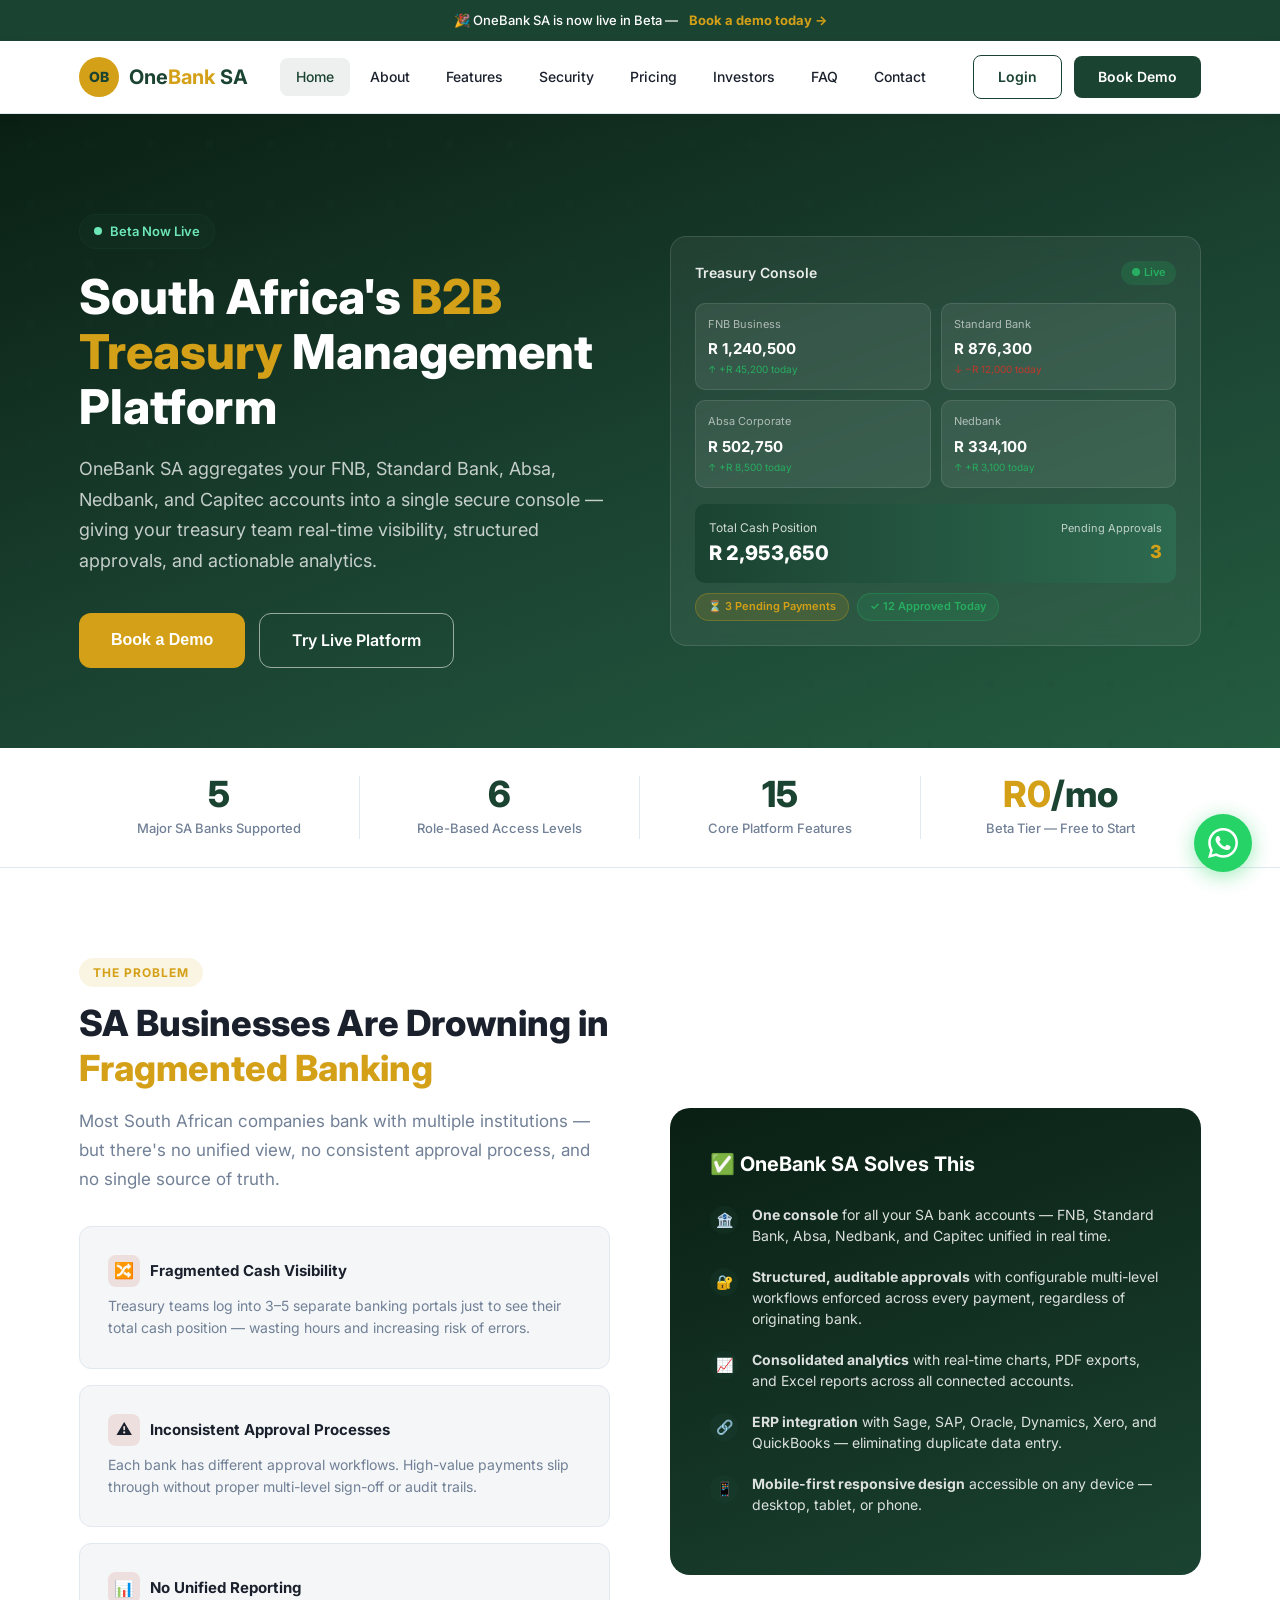
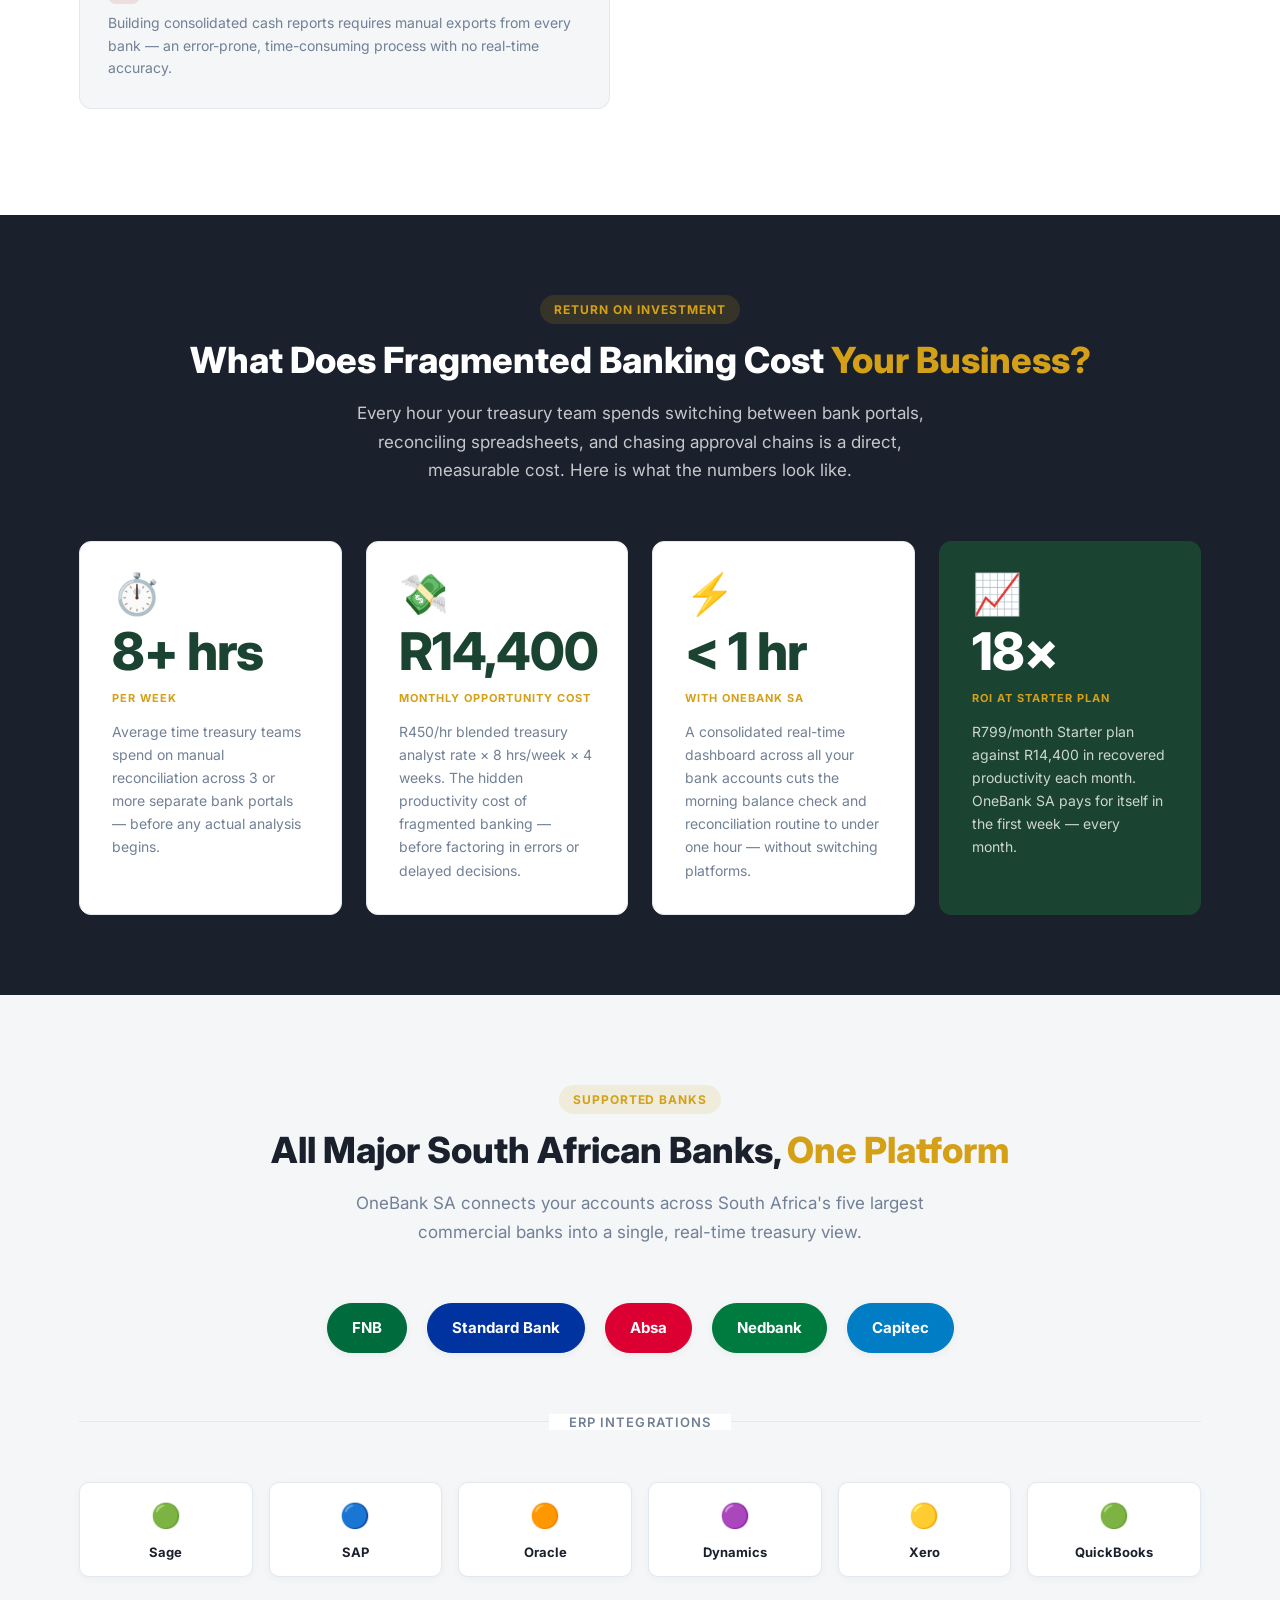
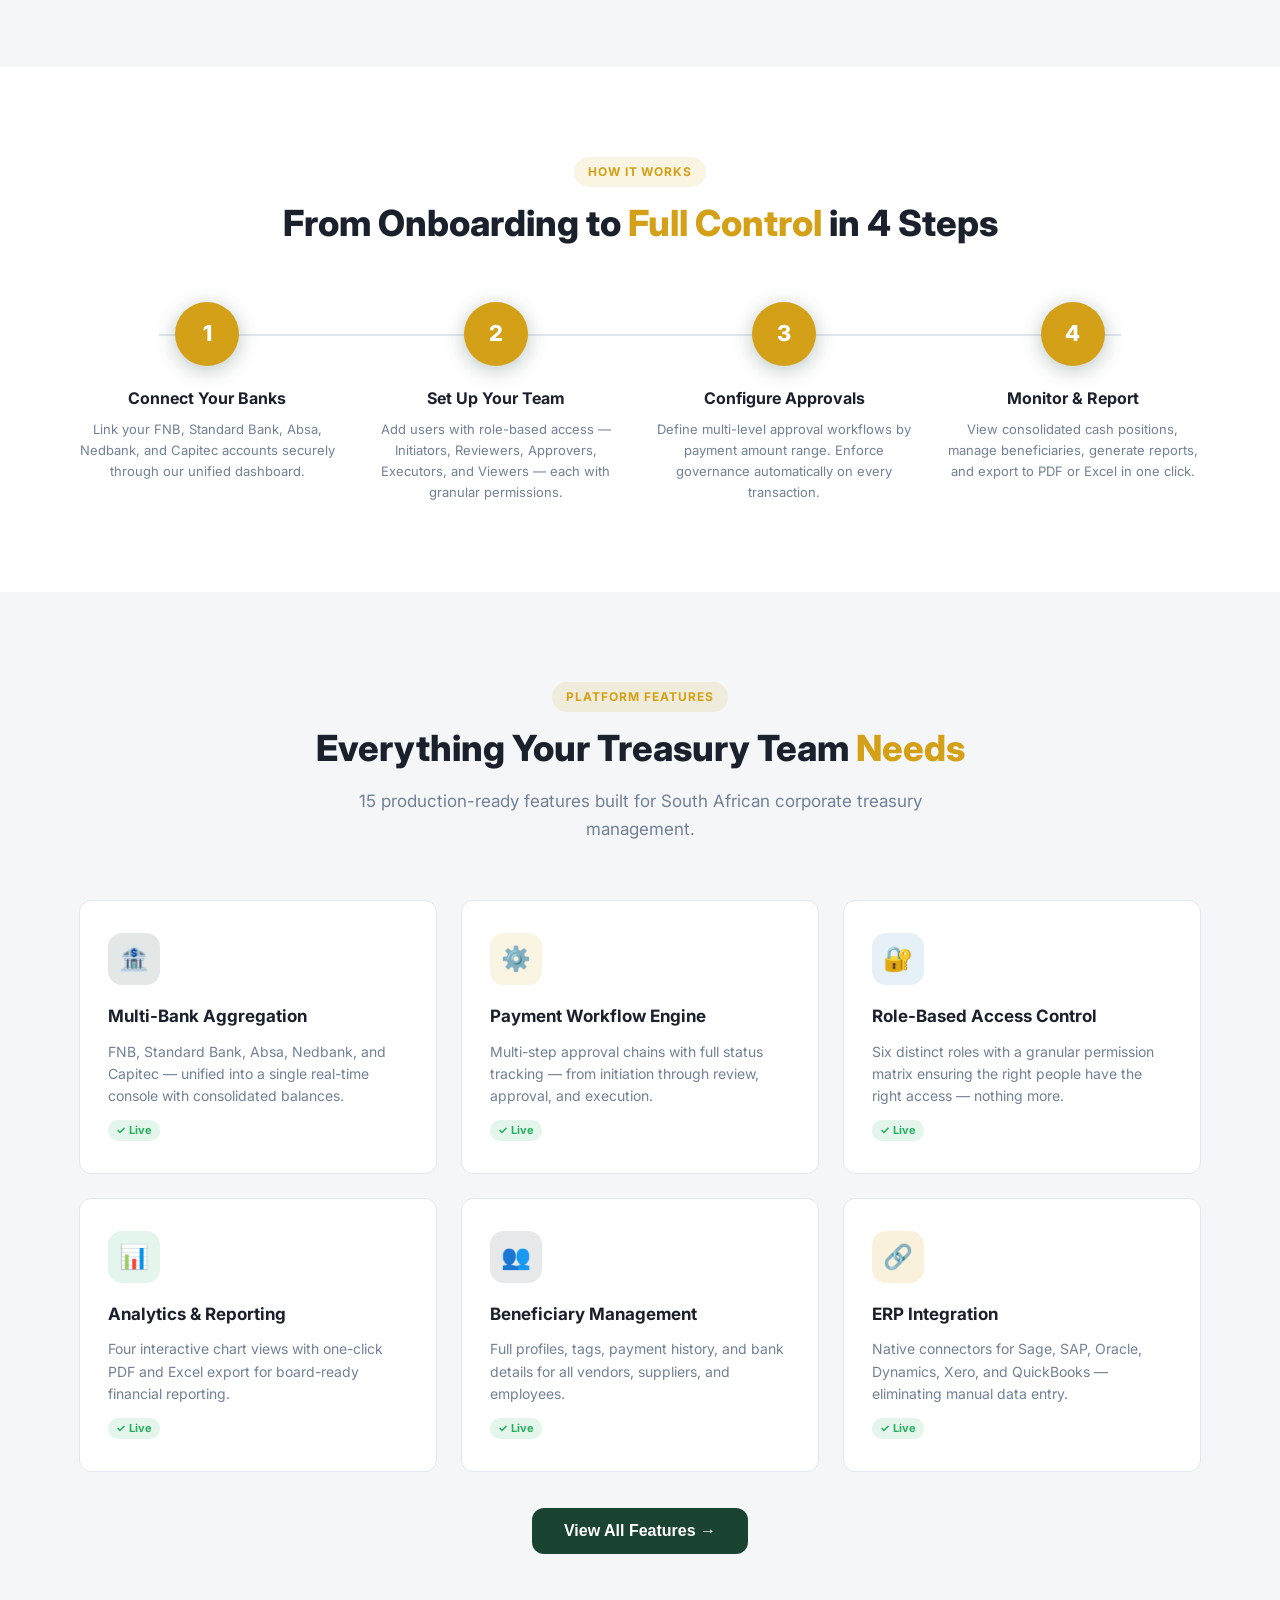
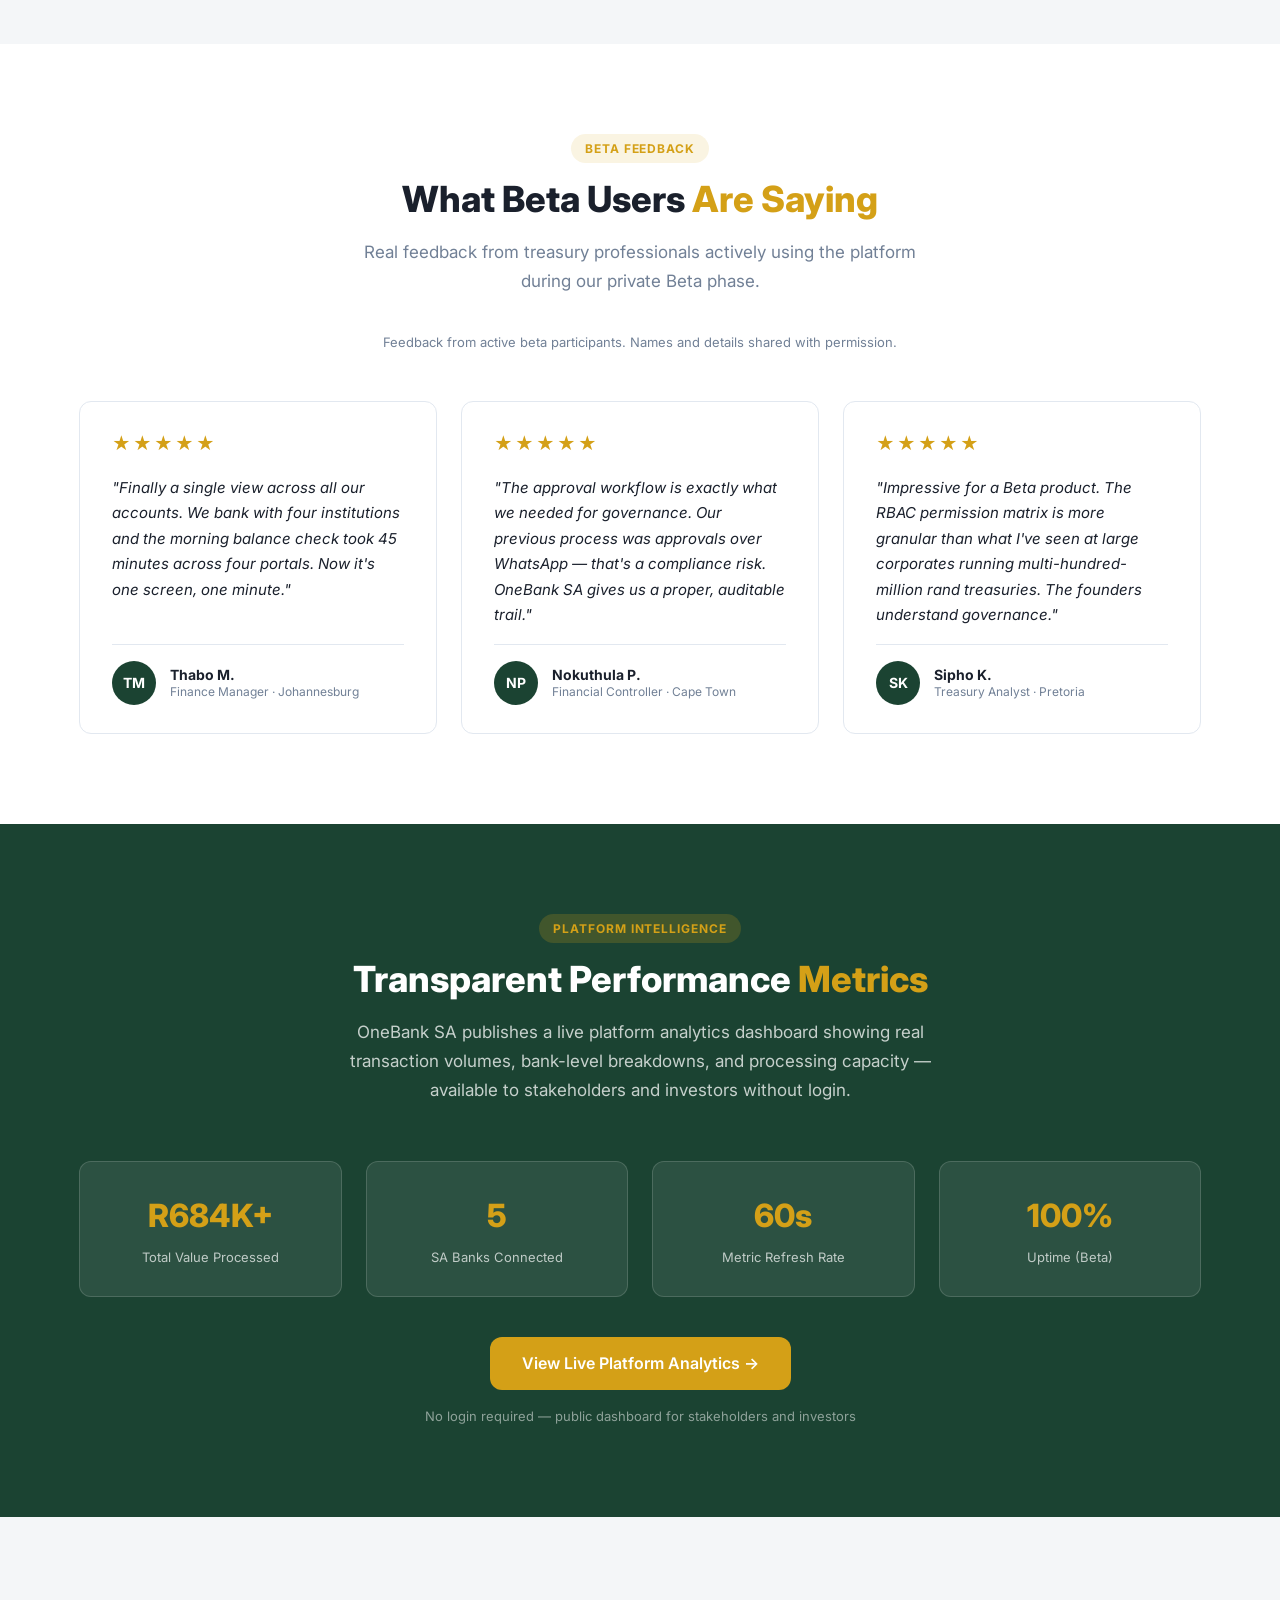
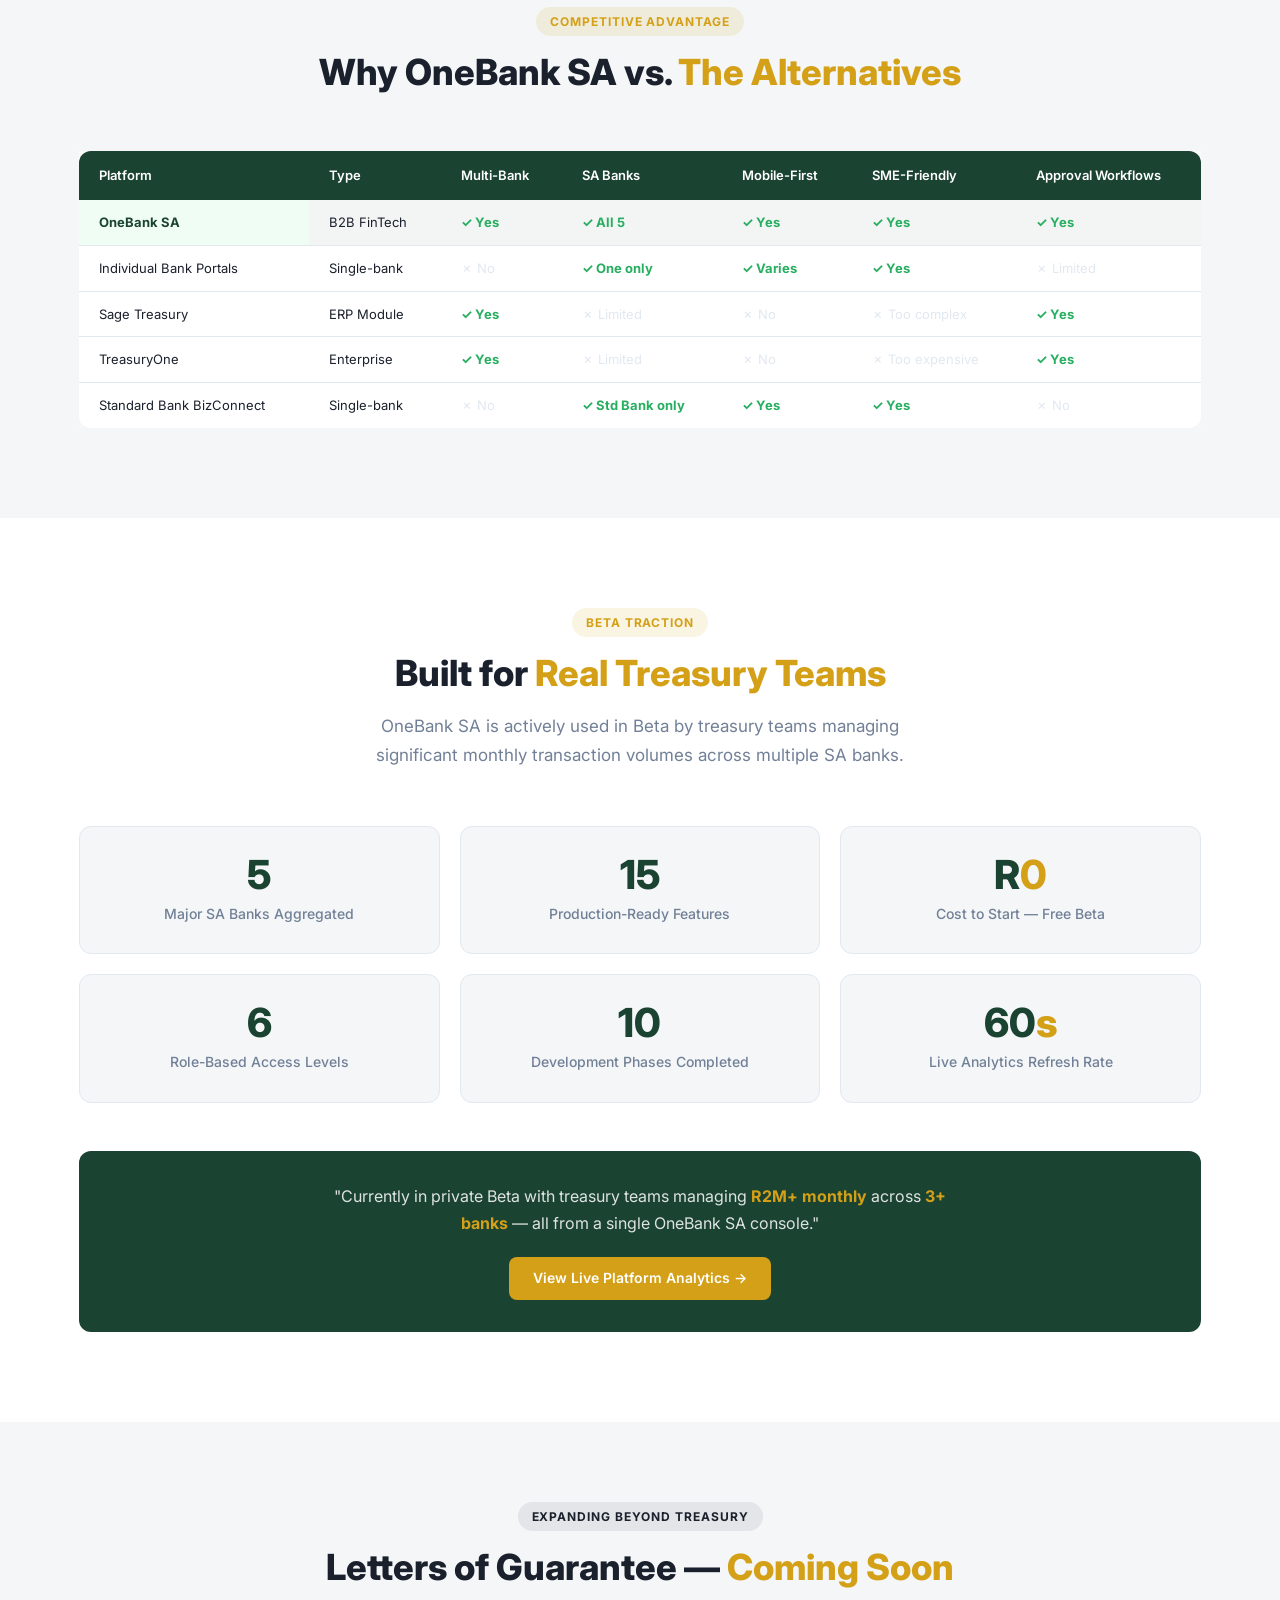
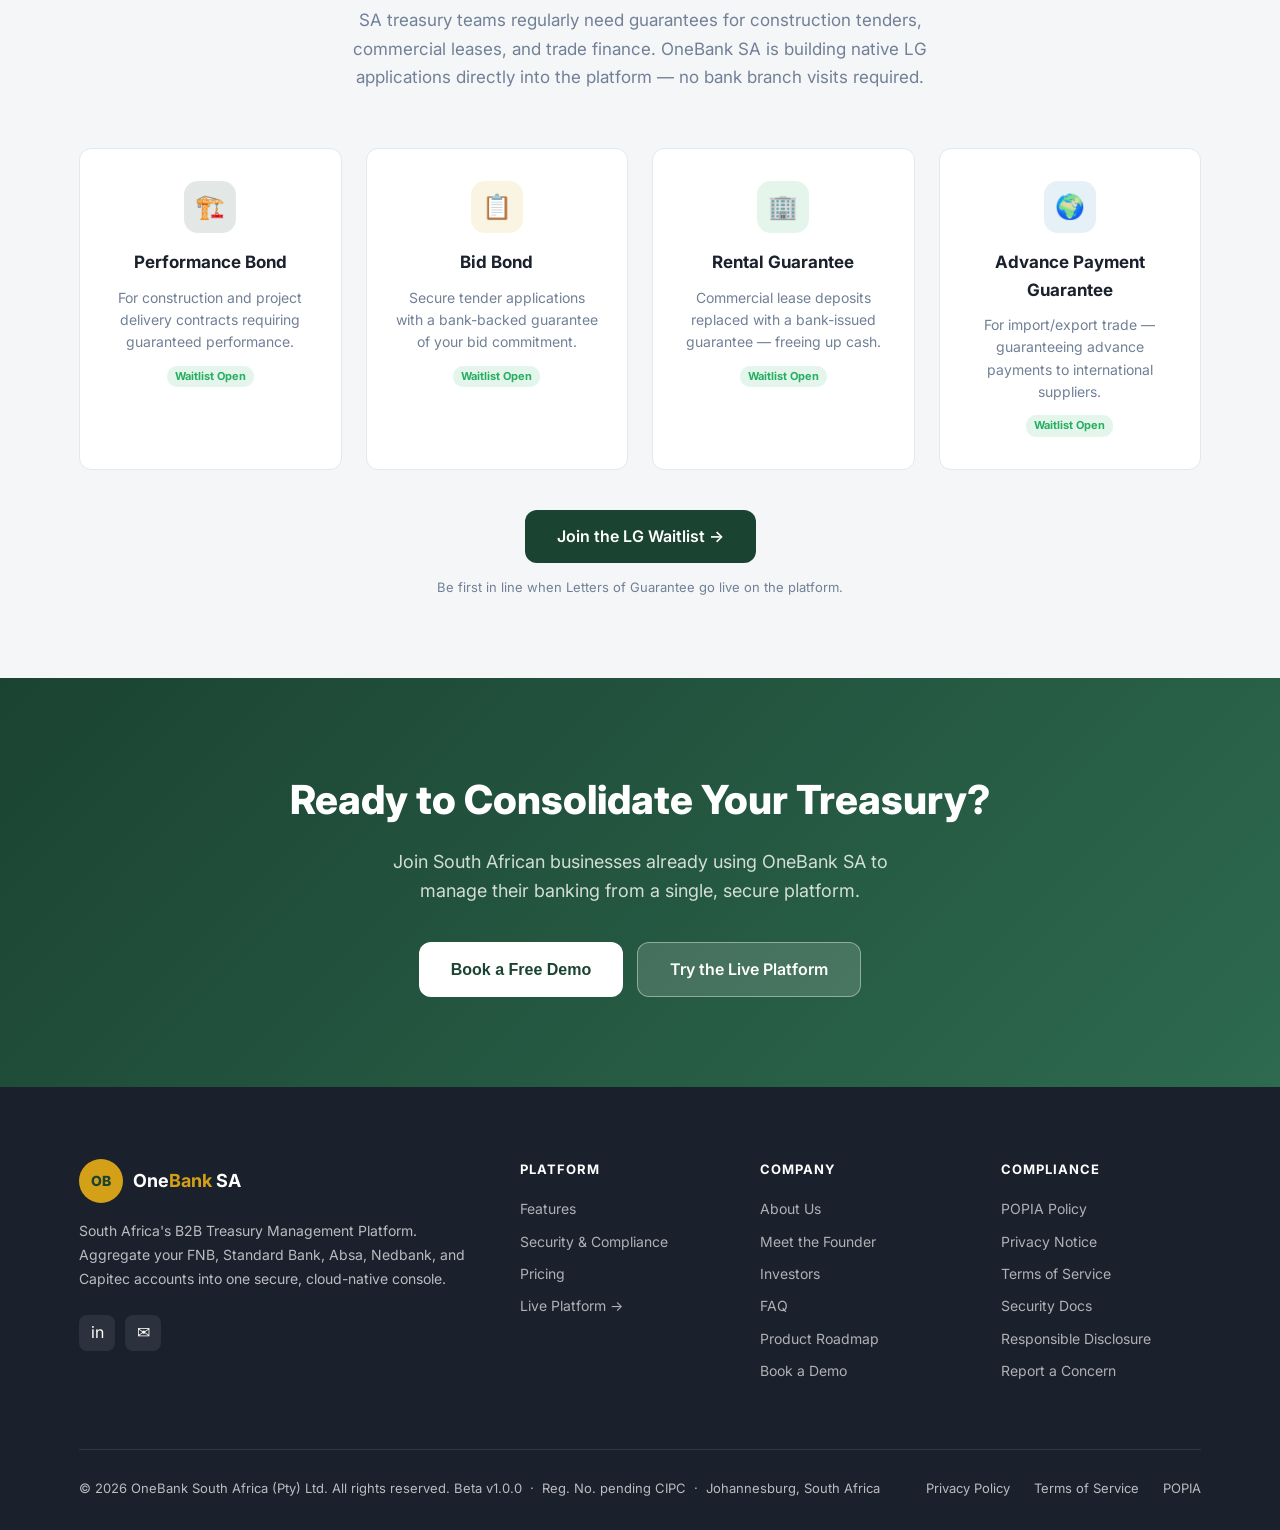
==== index.html @ 6b54b37b "feat(about): add Advisory Board section — Option A + B combined - Two advisor cards (CTO + CFO) on A" ====
<!DOCTYPE html>
<html lang="en">
<head>
  <meta charset="UTF-8" />
  <meta name="viewport" content="width=device-width, initial-scale=1.0" />
  <title>OneBank SA — South Africa's B2B Treasury Management Platform</title>
  <meta name="description" content="OneBank SA aggregates your FNB, Standard Bank, Absa, Nedbank, and Capitec accounts into one secure treasury console. Manage payments, approvals, and analytics from a single dashboard." />
  <meta property="og:title" content="OneBank SA — South Africa's Treasury Management Platform" />
  <meta property="og:description" content="OneBank SA is a secure, cloud-native treasury management platform for South African businesses. Aggregate FNB, Standard Bank, Absa, Nedbank and Capitec into one console." />
  <meta property="og:type" content="website" />
  <meta property="og:url" content="https://onebank-sa.netlify.app" />
  <meta property="og:image" content="https://onebank-sa.netlify.app/og-image.png" />
  <meta property="og:image:width" content="1200" />
  <meta property="og:image:height" content="630" />
  <meta property="og:site_name" content="OneBank SA" />
  <meta name="twitter:card" content="summary_large_image" />
  <meta name="twitter:title" content="OneBank SA — South Africa's Treasury Management Platform" />
  <meta name="twitter:description" content="Aggregate all your SA bank accounts into one secure treasury console. Multi-step approvals, analytics, ERP integrations, POPIA compliant." />
  <meta name="twitter:image" content="https://onebank-sa.netlify.app/og-image.png" />

  <!-- JSON-LD Structured Data -->
  <script type="application/ld+json">
  {
    "@context": "https://schema.org",
    "@type": "SoftwareApplication",
    "name": "OneBank SA",
    "url": "https://onebank-sa.netlify.app",
    "description": "OneBank SA is a B2B treasury management platform that aggregates South African bank accounts (FNB, Standard Bank, Absa, Nedbank, Capitec) into a single secure console for corporate treasury teams.",
    "applicationCategory": "FinanceApplication",
    "operatingSystem": "Web",
    "offers": [
      {
        "@type": "Offer",
        "name": "Beta",
        "price": "0",
        "priceCurrency": "ZAR",
        "description": "Founding member access — invite only, up to 10 bank accounts"
      },
      {
        "@type": "Offer",
        "name": "Starter",
        "price": "799",
        "priceCurrency": "ZAR",
        "description": "Entry-level paid plan — up to 5 bank accounts, per organisation per month"
      },
      {
        "@type": "Offer",
        "name": "Growth",
        "price": "2499",
        "priceCurrency": "ZAR",
        "description": "Mid-market plan — up to 25 bank accounts, per organisation per month"
      },
      {
        "@type": "Offer",
        "name": "Enterprise",
        "priceCurrency": "ZAR",
        "description": "Custom pricing — unlimited bank accounts, dedicated SLA, white-label option"
      }
    ],
    "author": {
      "@type": "Person",
      "name": "Bonginkosi Gerald Masuku",
      "jobTitle": "Founder & CEO",
      "alumniOf": {
        "@type": "CollegeOrUniversity",
        "name": "Gordon Institute of Business Science, University of Pretoria"
      },
      "url": "https://www.linkedin.com/in/bonginkosi-masuku-mba-6802315a"
    },
    "publisher": {
      "@type": "Organization",
      "name": "OneBank SA",
      "url": "https://onebank-sa.netlify.app",
      "contactPoint": {
        "@type": "ContactPoint",
        "email": "bongimsk80@gmail.com",
        "contactType": "Customer Support"
      },
      "areaServed": "ZA",
      "foundingDate": "2026"
    }
  }
  </script>

  <link rel="preconnect" href="https://fonts.googleapis.com" />
  <link rel="preconnect" href="https://fonts.gstatic.com" crossorigin />
  <link href="https://fonts.googleapis.com/css2?family=Inter:wght@300;400;500;600;700;800&display=swap" rel="stylesheet" />
  <style>
    /* =====================
       DESIGN SYSTEM — OneBank SA Brand Palette
       ===================== */
    :root {
      /* Primary — Forest Green */
      --primary:        #1B4332;
      --primary-dark:   #2D6A4F;
      --primary-deep:   #0A1F14;
      --primary-light:  #F0FDF4;

      /* Accent — Gold */
      --orange:         #D4A017;
      --accent:         #D4A017;
      --accent-hover:   #A07810;
      --yellow:         #D4A017;

      /* Neutral */
      --navy:           #1A202C;
      --dark:           #1A202C;
      --medium:         #718096;
      --muted:          #A0AEC0;
      --light-bg:       #F4F6F8;
      --border:         #E2E8F0;
      --white:          #FFFFFF;
      --surface:        #FFFFFF;

      /* Semantic */
      --success:        #27AE60;
      --success-light:  #F0FDF4;
      --warning:        #E67E22;
      --warning-light:  #FFF7ED;
      --error:          #C0392B;
      --error-light:    #FFF1F2;
      --info:           #2980B9;
      --info-light:     #EFF6FF;

      /* SA Bank Brand Colours */
      --bank-fnb:       #006B3C;
      --bank-std:       #0033A0;
      --bank-absa:      #DC0032;
      --bank-ned:       #007B40;
      --bank-cap:       #007DC5;

      /* Utility */
      --shadow:         0 4px 24px rgba(26,32,44,0.10);
      --radius:         12px;
      --radius-sm:      8px;
      --transition:     0.25s ease;
    }

    *, *::before, *::after { box-sizing: border-box; margin: 0; padding: 0; }
    html { scroll-behavior: smooth; }
    body {
      font-family: 'Inter', sans-serif;
      color: var(--dark);
      background: var(--white);
      font-size: 16px;
      line-height: 1.6;
    }
    a { color: inherit; text-decoration: none; }
    ul { list-style: none; }
    img { max-width: 100%; display: block; }

    .container {
      width: 100%;
      max-width: 1170px;
      margin: 0 auto;
      padding: 0 24px;
    }

    /* =====================  PAGES  ===================== */
    .page { display: none; }
    .page.active { display: block; }

    /* =====================  HEADER / NAV  ===================== */
    header {
      position: sticky;
      top: 0;
      z-index: 100;
      background: var(--white);
      border-bottom: 1px solid var(--border);
      box-shadow: 0 2px 12px rgba(26,32,44,0.06);
    }
    .header-inner {
      display: flex;
      align-items: center;
      justify-content: space-between;
      height: 72px;
    }
    .logo {
      display: flex;
      align-items: center;
      gap: 10px;
      cursor: pointer;
      flex-shrink: 0;
    }
    .logo-mark {
      width: 40px; height: 40px;
      background: var(--accent);
      border-radius: 50%;
      display: flex; align-items: center; justify-content: center;
      color: var(--primary); font-weight: 800; font-size: 14px;
    }
    .logo-text { font-size: 20px; font-weight: 700; color: var(--primary); }
    .logo-text span { color: var(--accent); }

    nav { display: flex; align-items: center; gap: 4px; }
    nav a {
      padding: 8px 16px;
      border-radius: var(--radius-sm);
      font-size: 14px;
      font-weight: 500;
      color: var(--dark);
      cursor: pointer;
      transition: background var(--transition), color var(--transition);
    }
    nav a:hover, nav a.active {
      background: rgba(27,67,50,0.08);
      color: var(--primary);
    }
    .header-actions { display: flex; align-items: center; gap: 12px; }
    .btn {
      display: inline-flex; align-items: center; justify-content: center;
      padding: 10px 24px;
      border-radius: var(--radius-sm);
      font-size: 14px; font-weight: 600;
      cursor: pointer;
      transition: all var(--transition);
      border: none; outline: none;
    }
    .btn-primary {
      background: var(--primary);
      color: white;
    }
    .btn-primary:hover { background: var(--primary-dark); transform: translateY(-1px); box-shadow: 0 6px 20px rgba(27,67,50,0.35); }
    .btn-outline {
      background: transparent;
      color: var(--primary);
      border: 1.5px solid var(--primary);
    }
    .btn-outline:hover { background: var(--primary); color: white; }
    .btn-lg { padding: 14px 32px; font-size: 16px; border-radius: var(--radius); }

    /* Hero dark-background button overrides */
    .hero-actions .btn-primary { background: var(--accent); color: white; }
    .hero-actions .btn-primary:hover { background: var(--accent-hover); transform: translateY(-1px); box-shadow: 0 6px 20px rgba(212,160,23,0.4); }
    .hero-actions .btn-outline { background: transparent; color: white; border-color: rgba(255,255,255,0.55); }
    .hero-actions .btn-outline:hover { background: rgba(255,255,255,0.12); color: white; border-color: white; transform: translateY(-1px); }
    .btn-orange { background: var(--orange); color: white; }
    .btn-orange:hover { background: #A07810; transform: translateY(-1px); box-shadow: 0 6px 20px rgba(212,160,23,0.35); }

    /* =====================  HERO  ===================== */
    .hero {
      background: linear-gradient(160deg, #0A1F14 0%, #1B4332 55%, #245C40 100%);
      padding: 100px 0 80px;
      position: relative;
      overflow: hidden;
    }
    .hero::before {
      content: '';
      position: absolute; inset: 0;
      background: url("data:image/svg+xml,%3Csvg width='60' height='60' viewBox='0 0 60 60' xmlns='http://www.w3.org/2000/svg'%3E%3Cg fill='none' fill-rule='evenodd'%3E%3Cg fill='%231B4332' fill-opacity='0.08'%3E%3Ccircle cx='30' cy='30' r='4'/%3E%3C/g%3E%3C/g%3E%3C/svg%3E");
    }
    .hero-inner {
      display: grid;
      grid-template-columns: 1fr 1fr;
      gap: 60px;
      align-items: center;
      position: relative;
    }
    .hero-badge {
      display: inline-flex; align-items: center; gap: 8px;
      background: rgba(27,67,50,0.15);
      border: 1px solid rgba(27,67,50,0.3);
      color: #6EE7B7;
      font-size: 13px; font-weight: 600;
      padding: 6px 14px;
      border-radius: 20px;
      margin-bottom: 20px;
    }
    .hero-badge .dot {
      width: 8px; height: 8px; border-radius: 50%;
      background: #6EE7B7;
      animation: pulse-dot 1.8s ease-in-out infinite;
    }
    @keyframes pulse-dot {
      0%, 100% { transform: scale(1); box-shadow: 0 0 0 0 rgba(110,231,183,0.7); }
      50% { transform: scale(1.25); box-shadow: 0 0 0 8px rgba(110,231,183,0); }
    }
    .hero h1 {
      font-size: 48px; font-weight: 800; line-height: 1.15;
      color: white;
      margin-bottom: 20px;
    }
    .hero h1 span { color: var(--accent); }
    .hero p {
      font-size: 18px; color: rgba(255,255,255,0.75);
      margin-bottom: 36px; line-height: 1.7;
    }
    .hero-actions { display: flex; gap: 14px; flex-wrap: wrap; }
    .hero-dashboard {
      background: rgba(255,255,255,0.06);
      border: 1px solid rgba(255,255,255,0.12);
      border-radius: 16px;
      padding: 24px;
      backdrop-filter: blur(10px);
    }
    .dash-header {
      display: flex; justify-content: space-between; align-items: center;
      margin-bottom: 18px;
    }
    .dash-title { color: rgba(255,255,255,0.9); font-weight: 600; font-size: 14px; }
    .dash-badge { background: rgba(39,174,96,0.2); color: #27AE60; font-size: 11px; font-weight: 600; padding: 3px 10px; border-radius: 20px; }
    .dash-banks {
      display: grid; grid-template-columns: repeat(2, 1fr); gap: 10px;
      margin-bottom: 16px;
    }
    .dash-bank {
      background: rgba(255,255,255,0.08);
      border: 1px solid rgba(255,255,255,0.1);
      border-radius: 10px; padding: 12px;
    }
    .dash-bank-name { color: rgba(255,255,255,0.6); font-size: 11px; margin-bottom: 4px; }
    .dash-bank-amt { color: white; font-weight: 700; font-size: 15px; }
    .dash-bank-chg { font-size: 10px; }
    .dash-bank-chg.pos { color: #27AE60; }
    .dash-bank-chg.neg { color: #C0392B; }
    .dash-total {
      background: linear-gradient(90deg, var(--primary), var(--primary-dark));
      border-radius: 10px; padding: 14px;
      display: flex; justify-content: space-between; align-items: center;
    }
    .dash-total-label { color: rgba(255,255,255,0.8); font-size: 12px; }
    .dash-total-amt { color: white; font-size: 20px; font-weight: 800; }
    .pending-row {
      margin-top: 10px;
      display: flex; gap: 8px;
    }
    .pending-chip {
      background: rgba(212,160,23,0.15);
      border: 1px solid rgba(212,160,23,0.3);
      color: var(--orange);
      font-size: 11px; font-weight: 600;
      padding: 4px 12px; border-radius: 20px;
    }
    .approved-chip {
      background: rgba(39,174,96,0.15);
      border: 1px solid rgba(39,174,96,0.3);
      color: #27AE60;
      font-size: 11px; font-weight: 600;
      padding: 4px 12px; border-radius: 20px;
    }

    /* =====================  STATS BAR  ===================== */
    .stats-bar {
      background: var(--white);
      border-bottom: 1px solid var(--border);
      padding: 28px 0;
    }
    .stats-inner {
      display: grid;
      grid-template-columns: repeat(4, 1fr);
      gap: 0;
    }
    .stat-item {
      text-align: center;
      padding: 0 20px;
      border-right: 1px solid var(--border);
    }
    .stat-item:last-child { border-right: none; }
    .stat-num {
      font-size: 36px; font-weight: 800;
      color: var(--primary);
      line-height: 1;
      margin-bottom: 6px;
    }
    .stat-num span { color: var(--orange); }
    .stat-label { font-size: 13px; color: var(--medium); font-weight: 500; }

    /* =====================  SECTION BASE  ===================== */
    section { padding: 90px 0; }
    .section-tag {
      display: inline-block;
      background: rgba(212,160,23,0.12);
      color: var(--accent);
      font-size: 12px; font-weight: 700;
      padding: 5px 14px;
      border-radius: 20px;
      letter-spacing: 0.08em; text-transform: uppercase;
      margin-bottom: 14px;
    }
    .section-heading {
      font-size: 36px; font-weight: 800;
      color: var(--navy);
      line-height: 1.25;
      margin-bottom: 16px;
    }
    .section-heading span { color: var(--accent); }
    .section-sub {
      font-size: 17px; color: var(--medium);
      max-width: 600px;
      line-height: 1.7;
    }
    .section-header { margin-bottom: 56px; }
    .text-center { text-align: center; }
    .text-center .section-sub { margin: 0 auto; }

    /* =====================  PROBLEM / SOLUTION  ===================== */
    .problem-grid {
      display: grid;
      grid-template-columns: 1fr 1fr;
      gap: 60px;
      align-items: center;
    }
    .problem-card {
      background: var(--light-bg);
      border: 1px solid var(--border);
      border-radius: var(--radius);
      padding: 28px;
      margin-bottom: 16px;
    }
    .problem-card h4 {
      font-size: 15px; font-weight: 700;
      color: var(--navy); margin-bottom: 8px;
      display: flex; align-items: center; gap: 10px;
    }
    .problem-icon {
      width: 32px; height: 32px;
      background: rgba(192,57,43,0.12);
      border-radius: 8px;
      display: flex; align-items: center; justify-content: center;
      font-size: 16px;
    }
    .solution-icon {
      width: 32px; height: 32px;
      background: rgba(27,67,50,0.12);
      border-radius: 8px;
      display: flex; align-items: center; justify-content: center;
      font-size: 16px;
    }
    .problem-card p { font-size: 14px; color: var(--medium); }
    .solution-visual {
      background: linear-gradient(160deg, #0A1F14, #1B4332);
      border-radius: 20px;
      padding: 40px;
      color: white;
    }
    .sv-title { font-size: 20px; font-weight: 700; margin-bottom: 24px; }
    .sv-item {
      display: flex; align-items: flex-start; gap: 14px;
      margin-bottom: 20px;
    }
    .sv-check {
      width: 28px; height: 28px; border-radius: 50%;
      background: rgba(27,67,50,0.25);
      display: flex; align-items: center; justify-content: center;
      flex-shrink: 0; font-size: 14px; margin-top: 2px;
    }
    .sv-text { font-size: 14px; color: rgba(255,255,255,0.85); line-height: 1.5; }

    /* =====================  FEATURES GRID  ===================== */
    .features-grid {
      display: grid;
      grid-template-columns: repeat(3, 1fr);
      gap: 24px;
    }
    .feature-card {
      background: var(--white);
      border: 1px solid var(--border);
      border-radius: var(--radius);
      padding: 32px 28px;
      transition: all var(--transition);
      position: relative;
      overflow: hidden;
    }
    .feature-card::before {
      content: '';
      position: absolute; top: 0; left: 0; right: 0; height: 3px;
      background: linear-gradient(90deg, var(--accent), var(--primary));
      opacity: 0;
      transition: opacity var(--transition);
    }
    /* Standalone feature-card hover (when NOT inside a hovered grid — e.g. single cards) */
    .feature-card:hover { box-shadow: var(--shadow); transform: translateY(-8px) scale(1.02); border-color: transparent; }
    .feature-card:hover::before { opacity: 1; }
    /* When inside a hovered grid, the sibling-dim rules take over and show the gold accent line */
    .features-grid:hover .feature-card:hover::before { opacity: 1; }
    .feature-icon {
      width: 52px; height: 52px;
      border-radius: 14px;
      display: flex; align-items: center; justify-content: center;
      font-size: 24px;
      margin-bottom: 18px;
    }
    .feature-card h3 { font-size: 17px; font-weight: 700; color: var(--navy); margin-bottom: 10px; }
    .feature-card p { font-size: 14px; color: var(--medium); line-height: 1.6; }
    .feature-status {
      display: inline-block;
      background: rgba(39,174,96,0.12);
      color: #27AE60;
      font-size: 11px; font-weight: 700;
      padding: 2px 8px; border-radius: 10px;
      margin-top: 12px;
    }

    /* icon bg colors */
    .icon-blue   { background: rgba(27,67,50,0.12); }
    .icon-orange { background: rgba(212,160,23,0.12); }
    .icon-green  { background: rgba(39,174,96,0.12); }
    .icon-purple { background: rgba(41,128,185,0.12); }
    .icon-navy   { background: rgba(26,32,44,0.10); }
    .icon-yellow { background: rgba(212,160,23,0.15); }

    /* 4-col grid — collapses responsively */
    .grid-4 { grid-template-columns: repeat(4, 1fr); }
    @media (max-width: 960px) { .grid-4 { grid-template-columns: repeat(2, 1fr); } }
    @media (max-width: 640px) { .grid-4 { grid-template-columns: 1fr; } }

    /* =====================  BANKS / INTEGRATIONS  ===================== */
    .banks-section { background: var(--light-bg); }
    .banks-row {
      display: flex; justify-content: center; align-items: center;
      gap: 20px; flex-wrap: wrap;
      margin-top: 48px;
    }
    .bank-chip {
      display: flex; align-items: center; gap: 10px;
      background: var(--white);
      border: 1px solid var(--border);
      border-radius: 40px;
      padding: 12px 24px;
      font-weight: 700; font-size: 15px;
      color: var(--navy);
      box-shadow: 0 2px 8px rgba(0,0,0,0.05);
      transition: all var(--transition);
    }
    .bank-chip:hover { box-shadow: var(--shadow); transform: translateY(-2px); border-color: var(--primary); color: var(--primary); }
    .bank-dot { width: 10px; height: 10px; border-radius: 50%; }

    /* =====================  HOW IT WORKS  ===================== */
    .steps-grid {
      display: grid;
      grid-template-columns: repeat(4, 1fr);
      gap: 32px;
      position: relative;
    }
    .steps-grid::before {
      content: '';
      position: absolute;
      top: 32px; left: 80px; right: 80px;
      height: 2px;
      background: var(--border);
      z-index: 0;
    }
    .step {
      text-align: center;
      position: relative; z-index: 1;
    }
    .step-num {
      width: 64px; height: 64px;
      border-radius: 50%;
      background: var(--accent);
      color: white;
      font-size: 22px; font-weight: 800;
      display: flex; align-items: center; justify-content: center;
      margin: 0 auto 20px;
      box-shadow: 0 4px 20px rgba(27,67,50,0.3);
    }
    .step h4 { font-size: 16px; font-weight: 700; color: var(--navy); margin-bottom: 8px; }
    .step p { font-size: 13px; color: var(--medium); }

    /* =====================  SECURITY  ===================== */
    .security-section { background: linear-gradient(160deg, #0A1F14, #1B4332); }
    .security-grid {
      display: grid;
      grid-template-columns: repeat(3, 1fr);
      gap: 20px;
    }
    .security-card {
      background: rgba(255,255,255,0.06);
      border: 1px solid rgba(255,255,255,0.12);
      border-radius: var(--radius);
      padding: 28px;
    }
    .security-card h4 {
      font-size: 15px; font-weight: 700;
      color: white; margin-bottom: 10px;
      display: flex; align-items: center; gap: 10px;
    }
    .security-card p { font-size: 13px; color: rgba(255,255,255,0.65); line-height: 1.6; }
    .sec-icon {
      width: 36px; height: 36px; border-radius: 9px;
      background: rgba(27,67,50,0.2);
      display: flex; align-items: center; justify-content: center;
      font-size: 18px; flex-shrink: 0;
    }
    .sec-badge {
      display: inline-flex; align-items: center; gap: 6px;
      font-size: 11px; font-weight: 600;
      color: #27AE60; margin-top: 10px;
    }
    .sec-badge::before { content: '✓'; }

    /* =====================  ROLES TABLE  ===================== */
    .roles-section { background: var(--light-bg); }
    .roles-table-wrap {
      overflow-x: auto;
      -webkit-overflow-scrolling: touch;
      /* Scroll-shadow trick: fades appear when content is out-of-view */
      background:
        linear-gradient(to right, #ffffff 30%, rgba(255,255,255,0)),
        linear-gradient(to right, rgba(255,255,255,0), #ffffff 70%) 100% 0,
        radial-gradient(farthest-side at 0% 50%, rgba(0,0,0,.12), transparent),
        radial-gradient(farthest-side at 100% 50%, rgba(0,0,0,.12), transparent) 100% 0;
      background-repeat: no-repeat;
      background-color: #ffffff;
      background-size: 40px 100%, 40px 100%, 12px 100%, 12px 100%;
      background-attachment: local, local, scroll, scroll;
    }
    .roles-table th:first-child,
    .roles-table td:first-child {
      white-space: nowrap; min-width: 160px;
      position: sticky; left: 0; z-index: 2;
      box-shadow: 2px 0 6px rgba(0,0,0,0.10);
    }
    .roles-table th:first-child { background: var(--primary); }
    .roles-table td:first-child { background: #ffffff; }
    .roles-table tr:hover td:first-child { background: var(--light-bg); }
    .roles-table .onebank-row td { background: rgba(27,67,50,0.05); }
    .roles-table .onebank-row td:first-child { background: rgba(240,253,244,0.95); }
    .table-scroll-hint { display: none; }
    .roles-table {
      width: 100%; border-collapse: collapse;
      background: white;
      border-radius: var(--radius);
      overflow: hidden;
      box-shadow: var(--shadow);
    }
    .roles-table th {
      background: var(--primary);
      color: white;
      padding: 14px 20px;
      font-size: 13px; font-weight: 600;
      text-align: left;
    }
    .roles-table td {
      padding: 12px 20px;
      font-size: 13px;
      border-bottom: 1px solid var(--border);
    }
    .roles-table tr:last-child td { border-bottom: none; }
    .roles-table tr:hover td { background: var(--light-bg); }
    .yes-cell { color: #27AE60; font-weight: 700; }
    .no-cell { color: var(--border); }

    /* =====================  PRICING  ===================== */
    .pricing-grid {
      display: grid;
      grid-template-columns: repeat(4, 1fr);
      gap: 20px;
      align-items: start;
    }
    .price-card {
      background: var(--white);
      border: 1px solid var(--border);
      border-radius: var(--radius);
      padding: 36px 28px;
      position: relative;
    }
    .price-card.featured {
      background: linear-gradient(135deg, var(--primary), var(--primary-dark));
      border-color: transparent;
      transform: scale(1.04);
      box-shadow: 0 12px 40px rgba(27,67,50,0.35);
    }
    .price-badge {
      position: absolute; top: -14px; left: 50%;
      transform: translateX(-50%);
      background: var(--orange);
      color: white; font-size: 11px; font-weight: 700;
      padding: 4px 16px; border-radius: 20px;
      white-space: nowrap;
    }
    .price-tier { font-size: 13px; font-weight: 700; text-transform: uppercase; letter-spacing: 0.08em; color: var(--medium); margin-bottom: 12px; }
    .price-card.featured .price-tier { color: rgba(255,255,255,0.7); }
    .price-amount {
      font-size: 42px; font-weight: 800; color: var(--navy);
      line-height: 1; margin-bottom: 6px;
    }
    .price-card.featured .price-amount { color: white; }
    .price-period { font-size: 13px; color: var(--medium); margin-bottom: 24px; }
    .price-card.featured .price-period { color: rgba(255,255,255,0.7); }
    .price-features { margin-bottom: 28px; }
    .price-feat {
      display: flex; align-items: flex-start; gap: 10px;
      font-size: 14px; color: var(--dark);
      margin-bottom: 10px;
    }
    .price-card.featured .price-feat { color: rgba(255,255,255,0.9); }
    .price-check { color: var(--primary); font-weight: 700; flex-shrink: 0; margin-top: 1px; }
    .price-card.featured .price-check { color: var(--yellow); }
    .btn-white { background: white; color: var(--primary); font-weight: 700; }
    .btn-white:hover { background: var(--light-bg); }

    /* =====================  CARD LIFT + SIBLING DIM  =====================
       When the mouse is anywhere inside a card grid, all sibling cards step
       back. The one card under the cursor lifts to the front.
       ===================================================================== */

    /* Ensure all cards can animate and stack */
    .price-card, .feature-card, .security-card,
    .tech-card, .traction-card, .roadmap-card {
      transition: opacity 0.22s ease, transform 0.22s ease,
                  box-shadow 0.22s ease, border-color 0.22s ease;
      position: relative;
    }

    /* Step 1 — dim + shrink all cards when grid is hovered */
    .pricing-grid:hover    .price-card,
    .features-grid:hover   .feature-card,
    .security-grid:hover   .security-card,
    .tech-grid:hover       .tech-card,
    .traction-grid:hover   .traction-card,
    .roadmap-grid:hover    .roadmap-card {
      opacity: 0.52;
      transform: scale(0.97);
    }

    /* Featured pricing card starts at scale(1.04) — dim it but keep slightly larger */
    .pricing-grid:hover .price-card.featured {
      transform: scale(1.01);
    }

    /* Step 2 — the hovered card pops to the front */
    .pricing-grid:hover    .price-card:hover,
    .features-grid:hover   .feature-card:hover,
    .tech-grid:hover       .tech-card:hover,
    .traction-grid:hover   .traction-card:hover,
    .roadmap-grid:hover    .roadmap-card:hover {
      opacity: 1;
      transform: translateY(-10px) scale(1.03);
      box-shadow: 0 24px 52px rgba(27,67,50,0.14);
      border-color: var(--primary);
      z-index: 2;
    }

    /* Featured card lifts even higher (from scale 1.01 base) */
    .pricing-grid:hover .price-card.featured:hover {
      transform: translateY(-10px) scale(1.07);
      box-shadow: 0 28px 56px rgba(27,67,50,0.45);
      border-color: transparent;
    }

    /* Security cards are on a dark background — lighter glow instead of green border */
    .security-grid:hover .security-card {
      opacity: 0.45;
      transform: scale(0.97);
    }
    .security-grid:hover .security-card:hover {
      opacity: 1;
      transform: translateY(-10px) scale(1.03);
      background: rgba(255,255,255,0.12);
      border-color: rgba(255,255,255,0.35);
      box-shadow: 0 24px 52px rgba(0,0,0,0.35);
    }

    /* =====================  ROADMAP  ===================== */
    .roadmap-grid {
      display: grid;
      grid-template-columns: repeat(3, 1fr);
      gap: 24px;
    }
    .roadmap-card {
      border: 1px solid var(--border);
      border-radius: var(--radius);
      padding: 28px;
      position: relative;
      overflow: hidden;
    }
    .roadmap-card::after {
      content: '';
      position: absolute; top: 0; left: 0; right: 0; height: 4px;
    }
    .roadmap-card.v1::after { background: var(--primary); }
    .roadmap-card.v2::after { background: var(--orange); }
    .roadmap-card.v3::after { background: var(--navy); }
    .roadmap-version {
      font-size: 12px; font-weight: 700;
      text-transform: uppercase; letter-spacing: 0.08em;
      margin-bottom: 6px;
    }
    .roadmap-card.v1 .roadmap-version { color: var(--primary); }
    .roadmap-card.v2 .roadmap-version { color: var(--orange); }
    .roadmap-card.v3 .roadmap-version { color: var(--navy); }
    .roadmap-card h3 { font-size: 17px; font-weight: 700; color: var(--navy); margin-bottom: 8px; }
    .roadmap-card .quarter { font-size: 13px; color: var(--medium); margin-bottom: 18px; }
    .roadmap-item {
      display: flex; align-items: flex-start; gap: 10px;
      font-size: 13px; color: var(--dark);
      margin-bottom: 8px; line-height: 1.45;
    }
    .roadmap-item::before { content: '→'; color: var(--medium); flex-shrink: 0; }

    /* =====================  COMPETITOR TABLE  ===================== */
    .competitor-section { background: var(--light-bg); }

    /* =====================  TECH STACK  ===================== */
    .tech-grid {
      display: grid;
      grid-template-columns: repeat(4, 1fr);
      gap: 16px;
    }
    .tech-card {
      background: white;
      border: 1px solid var(--border);
      border-radius: var(--radius-sm);
      padding: 20px;
      text-align: center;
    }
    .tech-card .tech-icon { font-size: 28px; margin-bottom: 10px; }
    .tech-card h4 { font-size: 14px; font-weight: 700; color: var(--navy); margin-bottom: 4px; }
    .tech-card p { font-size: 12px; color: var(--medium); }

    /* =====================  FOUNDER SECTION  ===================== */
    .founder-section { background: var(--light-bg); }
    .founder-card {
      display: grid;
      grid-template-columns: 220px 1fr;
      gap: 40px;
      align-items: start;
      background: white;
      border-radius: var(--radius);
      border: 1px solid var(--border);
      padding: 40px;
      box-shadow: var(--shadow);
    }
    .founder-avatar {
      width: 160px; height: 160px;
      border-radius: 50%;
      object-fit: cover;
      object-position: center top;
      border: 4px solid var(--primary);
      box-shadow: 0 6px 28px rgba(27,67,50,0.28);
      margin: 0 auto;
      flex-shrink: 0;
      display: block;
    }
    .founder-meta { display: flex; flex-direction: column; justify-content: center; }
    .founder-name { font-size: 26px; font-weight: 800; color: var(--navy); margin-bottom: 4px; }
    .founder-title { font-size: 15px; font-weight: 600; color: var(--primary); margin-bottom: 18px; }
    .founder-bio { font-size: 15px; color: var(--medium); line-height: 1.75; margin-bottom: 20px; }
    .founder-creds {
      display: flex; flex-wrap: wrap; gap: 8px;
      margin-bottom: 20px;
    }
    .founder-cred {
      background: var(--light-bg);
      border: 1px solid var(--border);
      color: var(--navy);
      font-size: 11px; font-weight: 600;
      padding: 4px 10px; border-radius: 20px;
      letter-spacing: 0.02em;
    }
    .founder-linkedin {
      display: inline-flex; align-items: center; gap: 8px;
      background: #0A66C2; color: white;
      padding: 10px 20px; border-radius: var(--radius-sm);
      font-size: 13px; font-weight: 600;
      text-decoration: none;
      transition: background var(--transition), transform var(--transition);
    }
    .founder-linkedin:hover { background: #084fa0; transform: translateY(-1px); }
    @media (max-width: 640px) {
      .founder-card { grid-template-columns: 1fr; text-align: center; padding: 28px 20px; }
      .founder-creds { justify-content: center; }
      .founder-linkedin { margin: 0 auto; }
    }

    /* =====================  BOOK DEMO / CTA  ===================== */
    .cta-section {
      background: linear-gradient(135deg, var(--primary), var(--primary-dark));
      padding: 90px 0;
    }
    .cta-inner { text-align: center; }
    .cta-inner h2 { font-size: 40px; font-weight: 800; color: white; margin-bottom: 16px; }
    .cta-inner p { font-size: 18px; color: rgba(255,255,255,0.8); margin-bottom: 36px; max-width: 560px; margin-left: auto; margin-right: auto; }
    .cta-actions { display: flex; gap: 14px; justify-content: center; flex-wrap: wrap; }

    /* =====================  CONTACT FORM  ===================== */
    .contact-grid {
      display: grid;
      grid-template-columns: 1fr 1.2fr;
      gap: 60px;
      align-items: start;
    }
    .contact-info h3 { font-size: 24px; font-weight: 700; color: var(--navy); margin-bottom: 16px; }
    .contact-info p { font-size: 15px; color: var(--medium); margin-bottom: 32px; line-height: 1.7; }
    .contact-item {
      display: flex; align-items: center; gap: 14px;
      margin-bottom: 18px;
    }
    .c-icon {
      width: 42px; height: 42px;
      background: rgba(27,67,50,0.1);
      border-radius: 10px;
      display: flex; align-items: center; justify-content: center;
      font-size: 18px; flex-shrink: 0;
    }
    .c-label { font-size: 12px; color: var(--medium); }
    .c-value { font-size: 14px; font-weight: 600; color: var(--navy); }
    form { background: var(--light-bg); border: 1px solid var(--border); border-radius: var(--radius); padding: 36px; }
    .form-row { display: grid; grid-template-columns: 1fr 1fr; gap: 16px; margin-bottom: 16px; }
    .form-group { margin-bottom: 16px; }
    .form-group label { display: block; font-size: 13px; font-weight: 600; color: var(--dark); margin-bottom: 6px; }
    .form-group input,
    .form-group select,
    .form-group textarea {
      width: 100%;
      padding: 11px 16px;
      border: 1.5px solid var(--border);
      border-radius: var(--radius-sm);
      font-family: inherit; font-size: 14px;
      color: var(--dark); background: white;
      transition: border-color var(--transition);
      outline: none;
    }
    .form-group input:focus,
    .form-group select:focus,
    .form-group textarea:focus { border-color: var(--primary); }
    .form-group textarea { resize: vertical; min-height: 100px; }

    /* =====================  FOOTER  ===================== */
    footer {
      background: var(--navy);
      color: rgba(255,255,255,0.7);
      padding: 72px 0 32px;
    }
    .footer-grid {
      display: grid;
      grid-template-columns: 2fr 1fr 1fr 1fr;
      gap: 40px;
      margin-bottom: 56px;
    }
    .footer-brand .logo-mark {
      background: var(--accent);
      width: 44px; height: 44px;
      border-radius: 50%;
      color: var(--primary);
      font-size: 14px;
    }
    .footer-brand .logo-text { color: white; font-size: 18px; }
    .footer-desc { font-size: 14px; margin: 16px 0 24px; line-height: 1.7; }
    .footer-socials { display: flex; gap: 10px; }
    .social-btn {
      width: 36px; height: 36px;
      background: rgba(255,255,255,0.08);
      border-radius: 8px;
      display: flex; align-items: center; justify-content: center;
      font-size: 16px; cursor: pointer;
      transition: background var(--transition);
    }
    .social-btn:hover { background: rgba(27,67,50,0.3); }
    .footer-col h5 { font-size: 13px; font-weight: 700; color: white; text-transform: uppercase; letter-spacing: 0.08em; margin-bottom: 18px; }
    .footer-link {
      display: block; font-size: 14px; color: rgba(255,255,255,0.65);
      margin-bottom: 10px; cursor: pointer;
      transition: color var(--transition);
    }
    .footer-link:hover { color: var(--accent); }
    .footer-bottom {
      border-top: 1px solid rgba(255,255,255,0.1);
      padding-top: 28px;
      display: flex; justify-content: space-between; align-items: center;
      flex-wrap: wrap; gap: 12px;
    }
    .footer-copy { font-size: 13px; }
    .footer-legal { display: flex; gap: 24px; font-size: 13px; }
    .footer-legal a:hover { color: white; }

    /* =====================  ABOUT PAGE  ===================== */
    .about-hero {
      background: linear-gradient(160deg, #0A1F14, #1B4332);
      padding: 80px 0;
    }
    .about-hero h1 { font-size: 44px; font-weight: 800; color: white; margin-bottom: 16px; }
    .about-hero p { font-size: 18px; color: rgba(255,255,255,0.75); max-width: 600px; line-height: 1.7; }

    .phases-grid {
      display: grid; grid-template-columns: repeat(2, 1fr); gap: 16px;
    }
    .phase-item {
      display: flex; align-items: flex-start; gap: 14px;
      background: var(--light-bg);
      border: 1px solid var(--border);
      border-radius: var(--radius-sm); padding: 18px;
    }
    .phase-num {
      width: 36px; height: 36px; border-radius: 50%;
      background: var(--accent);
      color: white; font-weight: 800; font-size: 14px;
      display: flex; align-items: center; justify-content: center;
      flex-shrink: 0;
    }
    .phase-text h4 { font-size: 14px; font-weight: 700; color: var(--navy); margin-bottom: 4px; }
    .phase-text p { font-size: 12px; color: var(--medium); }
    .phase-done { color: #27AE60; font-size: 11px; font-weight: 700; }

    /* =====================  RESPONSIVE  ===================== */

    /* Prevent any horizontal overflow globally */
    html, body { overflow-x: hidden; }
    * { min-width: 0; }

    /* ---- Tablet (≤960px) ---- */
    @media (max-width: 960px) {
      .container { padding: 0 20px; }
      section { padding: 64px 0; }

      /* Hero */
      .hero { padding: 64px 0 48px; }
      .hero h1 { font-size: 32px; }
      .hero p { font-size: 16px; }
      .hero-inner { grid-template-columns: 1fr; gap: 32px; }
      .hero-dashboard { display: none; }
      .hero-actions { flex-direction: column; gap: 10px; }
      .hero-actions .btn { width: 100%; text-align: center; }

      /* Stats */
      .stats-inner { grid-template-columns: repeat(2, 1fr); }
      .stat-item:nth-child(2) { border-right: none; }
      .stat-item:nth-child(3) { border-top: 1px solid var(--border); }
      .stat-item:nth-child(4) { border-top: 1px solid var(--border); border-right: none; }
      .stat-num { font-size: 28px; }

      /* Grids */
      .features-grid { grid-template-columns: repeat(2, 1fr); }
      .security-grid { grid-template-columns: 1fr; }
      .pricing-grid { grid-template-columns: repeat(2, 1fr); max-width: 100%; margin: 0 auto; }
      .price-card.featured { transform: none; }
      .roadmap-grid { grid-template-columns: 1fr; }
      .tech-grid { grid-template-columns: repeat(2, 1fr); }
      .footer-grid { grid-template-columns: 1fr 1fr; gap: 28px; }
      .contact-grid { grid-template-columns: 1fr; }
      .problem-grid { grid-template-columns: 1fr; gap: 32px; }
      .steps-grid { grid-template-columns: repeat(2, 1fr); gap: 24px; }
      .steps-grid::before { display: none; }
      .phases-grid { grid-template-columns: 1fr; }

      /* Page heroes */
      .page-hero { padding: 56px 0; }
      .page-hero h1 { font-size: 32px; }
      .page-hero p { font-size: 16px; }

      /* CTA */
      .cta-inner h2 { font-size: 30px; }
      .cta-actions { flex-direction: column; align-items: center; gap: 10px; }
      .cta-actions .btn { width: 100%; max-width: 340px; text-align: center; }

    }

    /* ---- Mobile (≤640px) ---- */
    @media (max-width: 640px) {
      .container { padding: 0 16px; }
      section { padding: 48px 0; }

      /* Header */
      .header-inner nav { display: none; }
      .header-inner { height: 60px; }
      .header-actions .btn-outline { display: none; }
      .logo-text { font-size: 17px; }
      .logo-mark { width: 34px; height: 34px; font-size: 15px; }

      /* Notification bar */
      .notif-bar { font-size: 12px; padding: 8px 16px; }

      /* Hero */
      .hero { padding: 48px 0 40px; }
      .hero h1 { font-size: 26px; }
      .hero p { font-size: 15px; margin-bottom: 24px; }

      /* Stats */
      .stats-bar { padding: 20px 0; }
      .stats-inner { grid-template-columns: repeat(2, 1fr); gap: 0; }
      .stat-item { padding: 12px 10px; border-right: 1px solid var(--border); }
      .stat-item:nth-child(2) { border-right: none; }
      .stat-item:nth-child(3) { border-top: 1px solid var(--border); }
      .stat-item:nth-child(4) { border-top: 1px solid var(--border); border-right: none; }
      .stat-num { font-size: 24px; }
      .stat-label { font-size: 11px; }

      /* Section typography */
      .section-heading { font-size: 24px; }
      .section-sub { font-size: 15px; }
      .section-header { margin-bottom: 36px; }

      /* Grids — all single column on mobile */
      .features-grid,
      .security-grid,
      .roadmap-grid,
      .tech-grid { grid-template-columns: 1fr; }
      .pricing-grid { grid-template-columns: 1fr; max-width: 100%; }
      .steps-grid { grid-template-columns: 1fr; gap: 20px; }
      .footer-grid { grid-template-columns: 1fr; gap: 28px; }
      .form-row { grid-template-columns: 1fr; }
      .phases-grid { grid-template-columns: 1fr; }

      /* Banks */
      .banks-row { gap: 10px; }
      .bank-chip { padding: 9px 16px; font-size: 13px; }

      /* Feature cards */
      .feature-card { padding: 24px 20px; }

      /* Problem / solution */
      .solution-visual { padding: 28px 20px; }
      .problem-card { padding: 20px; }

      /* Page heroes */
      .page-hero { padding: 48px 0 36px; }
      .page-hero h1 { font-size: 26px; line-height: 1.25; }
      .page-hero p { font-size: 15px; }

      /* CTA section */
      .cta-section { padding: 56px 0; }
      .cta-inner h2 { font-size: 24px; }
      .cta-inner p { font-size: 15px; }

      /* Pricing */
      .price-amount { font-size: 36px; }

      /* Contact form */
      form { padding: 24px 16px; }

      /* Footer */
      footer { padding: 48px 0 24px; }
      .footer-bottom { flex-direction: column; gap: 8px; text-align: center; }
      .footer-legal { justify-content: center; gap: 16px; }
      .footer-socials { margin-top: 4px; }

      /* Quote box */
      .quote-box { padding: 18px 16px; }

      /* Roles table — show swipe hint on mobile */
      .roles-table { min-width: 560px; }
      .table-scroll-hint {
        display: block;
        text-align: center;
        font-size: 11px;
        color: var(--medium);
        margin-top: 6px;
        letter-spacing: 0.04em;
      }
    }

    /* ---- Small phones (≤390px) ---- */
    @media (max-width: 390px) {
      .hero h1 { font-size: 22px; }
      .section-heading { font-size: 21px; }
      .page-hero h1 { font-size: 22px; }
      .btn-lg { padding: 12px 20px; font-size: 15px; }
      .stat-num { font-size: 20px; }
    }

    /* =====================  ABOUT / FEATURES PAGES  ===================== */
    .page-hero {
      background: linear-gradient(160deg, #0A1F14, #1B4332);
      padding: 80px 0;
    }
    .page-hero h1 { font-size: 44px; font-weight: 800; color: white; margin-bottom: 16px; line-height: 1.2; }
    .page-hero p { font-size: 18px; color: rgba(255,255,255,0.75); max-width: 580px; line-height: 1.7; }
    .page-hero .hero-badge { margin-bottom: 18px; }

    /* Notification bar */
    .notif-bar {
      background: var(--primary);
      color: white;
      font-size: 13px; font-weight: 500;
      padding: 10px 0;
      text-align: center;
    }
    .notif-bar a { color: var(--yellow); font-weight: 700; margin-left: 8px; cursor: pointer; }

    /* Divider with text */
    .divider-text {
      text-align: center; margin: 56px 0 48px;
      position: relative;
    }
    .divider-text::before {
      content: '';
      position: absolute; left: 0; right: 0; top: 50%;
      height: 1px; background: var(--border);
    }
    .divider-text span {
      background: white; position: relative;
      padding: 0 20px;
      color: var(--medium); font-size: 13px; font-weight: 600;
      text-transform: uppercase; letter-spacing: 0.08em;
    }

    /* ERP logos */
    .erp-grid {
      display: grid;
      grid-template-columns: repeat(6, 1fr);
      gap: 16px;
    }
    @media (max-width: 960px) { .erp-grid { grid-template-columns: repeat(3, 1fr); } }
    @media (max-width: 640px) { .erp-grid { grid-template-columns: repeat(3, 1fr); gap: 10px; } }
    @media (max-width: 390px) { .erp-grid { grid-template-columns: repeat(2, 1fr); } }
    .erp-chip {
      background: white;
      border: 1px solid var(--border);
      border-radius: 10px; padding: 14px 10px;
      text-align: center;
      font-size: 13px; font-weight: 700; color: var(--navy);
      box-shadow: 0 2px 8px rgba(0,0,0,0.04);
      transition: all var(--transition);
    }
    .erp-chip:hover { border-color: var(--primary); color: var(--primary); transform: translateY(-2px); }
    .erp-chip .erp-icon { font-size: 24px; margin-bottom: 6px; }

    /* Testimonial / quote */
    .quote-box {
      background: var(--light-bg);
      border-left: 4px solid var(--primary);
      border-radius: 0 var(--radius) var(--radius) 0;
      padding: 24px 28px;
      margin: 32px 0;
    }
    .quote-box p { font-size: 16px; color: var(--dark); font-style: italic; line-height: 1.7; }
    .quote-box .quote-author { font-size: 13px; font-weight: 700; color: var(--primary); margin-top: 12px; }
    /* =====================  COMPLIANCE MODALS  ===================== */
    .compliance-modal {
      position: fixed;
      inset: 0;
      z-index: 1000;
      display: flex;
      align-items: center;
      justify-content: center;
      padding: 24px;
      background: rgba(0,0,0,0.6);
    }
    .modal-inner {
      background: white;
      border-radius: 16px;
      max-width: 600px;
      width: 100%;
      max-height: 80vh;
      overflow: hidden;
      display: flex;
      flex-direction: column;
      box-shadow: 0 20px 60px rgba(0,0,0,0.3);
    }
    .modal-header {
      display: flex;
      align-items: center;
      justify-content: space-between;
      padding: 20px 24px;
      border-bottom: 1px solid var(--border);
      background: var(--primary);
    }
    .modal-header h3 {
      font-size: 18px;
      font-weight: 700;
      color: white;
    }
    .modal-close {
      background: rgba(255,255,255,0.15);
      border: none;
      color: white;
      width: 32px;
      height: 32px;
      border-radius: 8px;
      cursor: pointer;
      font-size: 14px;
      display: flex;
      align-items: center;
      justify-content: center;
    }
    .modal-close:hover { background: rgba(255,255,255,0.25); }
    .modal-body {
      padding: 24px;
      overflow-y: auto;
      font-size: 14px;
      color: var(--dark);
      line-height: 1.7;
    }
    .modal-body h4 {
      font-size: 13px; font-weight: 700;
      color: var(--primary);
      text-transform: uppercase; letter-spacing: 0.06em;
      margin-top: 20px; margin-bottom: 6px;
      padding-bottom: 4px;
      border-bottom: 1px solid var(--border);
    }
    .modal-body h4:first-child { margin-top: 0; }
    .modal-body ul {
      margin: 8px 0 8px 18px;
      list-style: disc;
    }
    .modal-body ul li { margin-bottom: 4px; }
    .modal-body .modal-meta {
      background: var(--primary-light);
      border: 1px solid rgba(27,67,50,0.15);
      border-radius: 8px;
      padding: 12px 16px;
      font-size: 13px;
      margin-bottom: 20px;
    }
    .modal-body .modal-meta strong { color: var(--primary); }

    /* =====================  SOCIAL PROOF  ===================== */
    .traction-grid {
      display: grid;
      grid-template-columns: repeat(3, 1fr);
      gap: 20px;
      margin-top: 48px;
    }
    .traction-card {
      background: var(--light-bg);
      border: 1px solid var(--border);
      border-radius: var(--radius);
      padding: 28px;
      text-align: center;
    }
    .traction-num {
      font-size: 40px;
      font-weight: 800;
      color: var(--primary);
      line-height: 1;
      margin-bottom: 8px;
    }
    .traction-num span { color: var(--accent); }
    .traction-label {
      font-size: 14px;
      color: var(--medium);
      font-weight: 500;
    }
    @media (max-width: 640px) { .traction-grid { grid-template-columns: 1fr; } }

    /* =====================  WHATSAPP FLOATING BUTTON  ===================== */
    .whatsapp-fab {
      position: fixed;
      bottom: 28px;
      right: 28px;
      z-index: 9999;
      width: 58px; height: 58px;
      border-radius: 50%;
      background: #25D366;
      color: white;
      display: flex; align-items: center; justify-content: center;
      box-shadow: 0 4px 20px rgba(37,211,102,0.45);
      cursor: pointer;
      transition: all 0.25s ease;
      border: none;
      text-decoration: none;
    }
    .whatsapp-fab:hover {
      background: #1ebe57;
      transform: scale(1.08);
      box-shadow: 0 6px 28px rgba(37,211,102,0.55);
    }
    .whatsapp-fab svg { width: 30px; height: 30px; fill: white; }
    .whatsapp-tooltip {
      position: fixed;
      bottom: 38px;
      right: 96px;
      z-index: 9998;
      background: var(--navy);
      color: white;
      font-size: 13px; font-weight: 600;
      padding: 8px 14px;
      border-radius: 8px;
      white-space: nowrap;
      opacity: 0;
      pointer-events: none;
      transition: opacity 0.2s ease;
      box-shadow: var(--shadow);
    }
    .whatsapp-tooltip::after {
      content: '';
      position: absolute; right: -6px; top: 50%;
      transform: translateY(-50%);
      border: 6px solid transparent;
      border-right: none;
      border-left-color: var(--navy);
    }
    .whatsapp-fab:hover + .whatsapp-tooltip { opacity: 1; }
    @media (max-width: 640px) {
      .whatsapp-fab { bottom: 18px; right: 18px; width: 52px; height: 52px; }
      .whatsapp-tooltip { display: none; }
    }

    /* ============================================================
       ROI SECTION
       ============================================================ */
    .roi-grid { display:grid; grid-template-columns:repeat(4,1fr); gap:24px; margin-top:48px; }
    .roi-card { background:var(--white); border:1px solid var(--border); border-radius:var(--radius); padding:32px; display:flex; flex-direction:column; gap:12px; }
    .roi-card.roi-result { background:var(--primary); border-color:var(--primary); }
    .roi-icon { font-size:40px; line-height:1; }
    .roi-num { font-size:52px; font-weight:800; line-height:1; color:var(--primary); letter-spacing:-1px; }
    .roi-card.roi-result .roi-num { color:var(--white); }
    .roi-label { font-size:11px; font-weight:700; text-transform:uppercase; letter-spacing:1px; color:var(--accent); }
    .roi-card p { font-size:14px; color:var(--medium); line-height:1.65; margin:0; }
    .roi-card.roi-result p { color:rgba(255,255,255,0.78); }

    /* ============================================================
       TESTIMONIALS
       ============================================================ */
    .testimonial-grid { display:grid; grid-template-columns:repeat(3,1fr); gap:24px; margin-top:48px; }
    .testimonial-card { background:var(--white); border:1px solid var(--border); border-radius:var(--radius); padding:28px 32px; display:flex; flex-direction:column; gap:16px; transition:box-shadow 0.22s ease, transform 0.22s ease, opacity 0.22s ease; position:relative; }
    .testimonial-stars { font-size:18px; color:#D4A017; letter-spacing:2px; }
    .testimonial-text { font-style:italic; font-size:15px; line-height:1.7; color:var(--navy); flex:1; margin:0; }
    .testimonial-author { display:flex; align-items:center; gap:14px; border-top:1px solid var(--border); padding-top:16px; }
    .testimonial-avatar { width:44px; height:44px; border-radius:50%; background:var(--primary); color:var(--white); font-size:14px; font-weight:700; display:flex; align-items:center; justify-content:center; flex-shrink:0; }
    .testimonial-name { font-size:14px; font-weight:700; color:var(--navy); line-height:1.3; }
    .testimonial-role { font-size:12px; color:var(--medium); line-height:1.3; }
    /* Testimonial sibling dim — same pattern as other card grids */
    .testimonial-grid:hover .testimonial-card { opacity:0.52; transform:scale(0.97); }
    .testimonial-grid:hover .testimonial-card:hover { opacity:1; transform:translateY(-10px) scale(1.03); box-shadow:0 24px 52px rgba(27,67,50,0.14); border-color:var(--primary); z-index:2; }

    /* ============================================================
       PRICING TOGGLE
       ============================================================ */
    .pricing-toggle { display:inline-flex; background:var(--light-bg); border-radius:30px; padding:4px; }
    .toggle-btn { padding:10px 28px; border-radius:26px; font-size:14px; font-weight:600; cursor:pointer; border:none; background:transparent; color:var(--medium); transition:background 0.2s ease, color 0.2s ease; white-space:nowrap; font-family:inherit; }
    .toggle-btn.active { background:var(--primary); color:var(--white); }

    /* ============================================================
       FAQ
       ============================================================ */
    .faq-grid { max-width:800px; margin:48px auto 0; }
    .faq-item { border-bottom:1px solid var(--border); padding:24px 0; }
    .faq-item:first-child { border-top:1px solid var(--border); }
    .faq-q { font-size:16px; font-weight:700; color:var(--navy); cursor:pointer; display:flex; justify-content:space-between; align-items:center; margin:0; gap:16px; user-select:none; background:none; border:none; width:100%; text-align:left; padding:0; font-family:inherit; }
    .faq-q .faq-arrow { font-size:18px; font-weight:400; color:var(--primary); transition:transform 0.2s ease; flex-shrink:0; }
    .faq-a { font-size:14px; color:var(--medium); line-height:1.7; padding-top:12px; display:none; margin:0; }
    .faq-a.open { display:block; }

    /* ============================================================
       INVESTOR PAGE
       ============================================================ */
    .market-grid { display:grid; grid-template-columns:repeat(3,1fr); gap:20px; margin-top:48px; }
    .market-card { border:1px solid var(--border); border-radius:var(--radius); padding:28px; background:var(--white); }
    .market-card-title { font-size:12px; font-weight:700; text-transform:uppercase; letter-spacing:1px; color:var(--medium); margin:0 0 8px; }
    .market-card-num { font-size:36px; font-weight:800; color:var(--primary); line-height:1; margin:0 0 12px; letter-spacing:-1px; }
    .market-card p { font-size:14px; color:var(--medium); line-height:1.65; margin:0; }
    .inv-stat-grid { display:grid; grid-template-columns:repeat(4,1fr); gap:20px; margin-top:48px; }
    .inv-stat-card { background:rgba(255,255,255,0.08); border:1px solid rgba(255,255,255,0.15); border-radius:var(--radius); padding:28px; text-align:center; }
    .inv-stat-num { font-size:40px; font-weight:800; color:var(--accent); line-height:1; letter-spacing:-1px; }
    .inv-stat-label { font-size:13px; color:rgba(255,255,255,0.7); margin-top:8px; line-height:1.4; }
    .credential-list { list-style:none; padding:0; margin:0; display:flex; flex-direction:column; gap:12px; }
    .credential-list li { display:flex; align-items:flex-start; gap:12px; font-size:14px; color:var(--navy); background:var(--white); border:1px solid var(--border); border-radius:var(--radius); padding:14px 18px; font-weight:500; line-height:1.5; }
    .credential-list li::before { content:"✓"; color:var(--primary); font-weight:800; flex-shrink:0; }

    /* ============================================================
       ADVISORY BOARD
       ============================================================ */
    .advisor-grid {
      display: grid;
      grid-template-columns: repeat(2, 1fr);
      gap: 24px;
      margin-top: 48px;
    }
    .advisor-card {
      background: var(--white);
      border: 1px solid var(--border);
      border-radius: var(--radius);
      padding: 32px;
      display: flex;
      flex-direction: column;
      gap: 16px;
      position: relative;
      overflow: hidden;
      transition: opacity 0.22s ease, transform 0.22s ease, box-shadow 0.22s ease, border-color 0.22s ease;
    }
    .advisor-card::before {
      content: '';
      position: absolute; top: 0; left: 0; right: 0; height: 4px;
    }
    .advisor-card.cto::before { background: linear-gradient(90deg, var(--primary), #6EE7B7); }
    .advisor-card.cfo::before { background: linear-gradient(90deg, var(--accent), var(--orange)); }
    .advisor-avatar-wrap {
      display: flex; align-items: center; gap: 16px;
    }
    .advisor-avatar {
      width: 64px; height: 64px; border-radius: 50%;
      display: flex; align-items: center; justify-content: center;
      font-size: 22px; font-weight: 800; color: white; flex-shrink: 0;
    }
    .advisor-card.cto .advisor-avatar { background: var(--primary); }
    .advisor-card.cfo .advisor-avatar { background: var(--accent); color: var(--navy); }
    .advisor-role-tag {
      font-size: 11px; font-weight: 700; text-transform: uppercase;
      letter-spacing: 0.1em; color: var(--medium); margin-bottom: 4px;
    }
    .advisor-name {
      font-size: 18px; font-weight: 800; color: var(--navy); line-height: 1.2;
    }
    .advisor-pending {
      display: inline-flex; align-items: center; gap: 6px;
      font-size: 12px; font-weight: 600;
      background: rgba(212,160,23,0.12); color: #7a5c00;
      border: 1px solid rgba(212,160,23,0.35);
      border-radius: 20px; padding: 4px 12px;
      width: fit-content;
    }
    .advisor-expertise {
      font-size: 13px; font-weight: 700; color: var(--navy);
      margin: 0 0 6px; text-transform: uppercase; letter-spacing: 0.05em;
    }
    .advisor-tags {
      display: flex; flex-wrap: wrap; gap: 8px;
    }
    .advisor-tag {
      font-size: 12px; background: var(--light-bg);
      border: 1px solid var(--border); border-radius: 20px;
      padding: 4px 12px; color: var(--medium); font-weight: 500;
    }
    /* hover lift for advisor grid */
    .advisor-grid:hover .advisor-card { opacity: 0.52; transform: scale(0.97); }
    .advisor-grid:hover .advisor-card:hover { opacity: 1; transform: translateY(-10px) scale(1.02); box-shadow: 0 24px 52px rgba(27,67,50,0.13); border-color: var(--primary); z-index: 2; }
    @media (max-width: 640px) { .advisor-grid { grid-template-columns: 1fr; } }

    /* ============================================================
       NEW RESPONSIVE OVERRIDES
       ============================================================ */
    @media (max-width: 960px) {
      .roi-grid { grid-template-columns:repeat(2,1fr); }
      .testimonial-grid { grid-template-columns:1fr; }
      .inv-stat-grid { grid-template-columns:repeat(2,1fr); }
      .market-grid { grid-template-columns:1fr; }
    }
    @media (max-width: 640px) {
      .roi-grid { grid-template-columns:1fr; }
      .roi-num { font-size:40px; }
      .inv-stat-grid { grid-template-columns:1fr; }
      .pricing-toggle { flex-direction:column; border-radius:var(--radius); }
      .toggle-btn { border-radius:calc(var(--radius) - 4px); text-align:center; }
    }

  </style>
</head>
<body>

<!-- Notification bar -->
<div class="notif-bar">
  🎉 OneBank SA is now live in Beta — <a onclick="showPage('contact')">Book a demo today →</a>
</div>

<!-- ===================== HEADER ===================== -->
<header>
  <div class="container">
    <div class="header-inner">
      <div class="logo" onclick="showPage('home')">
        <div class="logo-mark">OB</div>
        <span class="logo-text">One<span>Bank</span> SA</span>
      </div>
      <nav>
        <a id="nav-home"      class="active" onclick="showPage('home')">Home</a>
        <a id="nav-about"               onclick="showPage('about')">About</a>
        <a id="nav-features"            onclick="showPage('features')">Features</a>
        <a id="nav-security"            onclick="showPage('security')">Security</a>
        <a id="nav-pricing"             onclick="showPage('pricing')">Pricing</a>
        <a id="nav-investors"           onclick="showPage('investors')">Investors</a>
        <a id="nav-faq"                 onclick="showPage('faq')">FAQ</a>
        <a id="nav-contact"             onclick="showPage('contact')">Contact</a>
      </nav>
      <div class="header-actions">
        <a class="btn btn-outline" href="https://onebank-sa-iota.vercel.app" target="_blank">Login</a>
        <a class="btn btn-primary" onclick="showPage('contact')">Book Demo</a>
      </div>
    </div>
  </div>
</header>


<!-- ============================================================ -->
<!--  PAGE: HOME                                                  -->
<!-- ============================================================ -->
<div id="page-home" class="page active">

  <!-- HERO -->
  <section class="hero">
    <div class="container">
      <div class="hero-inner">
        <div>
          <div class="hero-badge"><span class="dot"></span> Beta Now Live</div>
          <h1>South Africa's <span>B2B Treasury</span> Management Platform</h1>
          <p>OneBank SA aggregates your FNB, Standard Bank, Absa, Nedbank, and Capitec accounts into a single secure console — giving your treasury team real-time visibility, structured approvals, and actionable analytics.</p>
          <div class="hero-actions">
            <button class="btn btn-primary btn-lg" onclick="showPage('contact')">Book a Demo</button>
            <a class="btn btn-outline btn-lg" href="https://onebank-sa-iota.vercel.app" target="_blank">Try Live Platform</a>
          </div>
        </div>
        <div class="hero-dashboard">
          <div class="dash-header">
            <span class="dash-title">Treasury Console</span>
            <span class="dash-badge">● Live</span>
          </div>
          <div class="dash-banks">
            <div class="dash-bank">
              <div class="dash-bank-name">FNB Business</div>
              <div class="dash-bank-amt">R 1,240,500</div>
              <div class="dash-bank-chg pos">↑ +R 45,200 today</div>
            </div>
            <div class="dash-bank">
              <div class="dash-bank-name">Standard Bank</div>
              <div class="dash-bank-amt">R 876,300</div>
              <div class="dash-bank-chg neg">↓ −R 12,000 today</div>
            </div>
            <div class="dash-bank">
              <div class="dash-bank-name">Absa Corporate</div>
              <div class="dash-bank-amt">R 502,750</div>
              <div class="dash-bank-chg pos">↑ +R 8,500 today</div>
            </div>
            <div class="dash-bank">
              <div class="dash-bank-name">Nedbank</div>
              <div class="dash-bank-amt">R 334,100</div>
              <div class="dash-bank-chg pos">↑ +R 3,100 today</div>
            </div>
          </div>
          <div class="dash-total">
            <div>
              <div class="dash-total-label">Total Cash Position</div>
              <div class="dash-total-amt">R 2,953,650</div>
            </div>
            <div style="text-align:right">
              <div style="color:rgba(255,255,255,0.7);font-size:11px">Pending Approvals</div>
              <div style="color:#D4A017;font-weight:800;font-size:18px">3</div>
            </div>
          </div>
          <div class="pending-row">
            <span class="pending-chip">⏳ 3 Pending Payments</span>
            <span class="approved-chip">✓ 12 Approved Today</span>
          </div>
        </div>
      </div>
    </div>
  </section>

  <!-- STATS BAR -->
  <div class="stats-bar">
    <div class="container">
      <div class="stats-inner">
        <div class="stat-item">
          <div class="stat-num">5</div>
          <div class="stat-label">Major SA Banks Supported</div>
        </div>
        <div class="stat-item">
          <div class="stat-num">6</div>
          <div class="stat-label">Role-Based Access Levels</div>
        </div>
        <div class="stat-item">
          <div class="stat-num">15</div>
          <div class="stat-label">Core Platform Features</div>
        </div>
        <div class="stat-item">
          <div class="stat-num"><span>R0</span>/mo</div>
          <div class="stat-label">Beta Tier — Free to Start</div>
        </div>
      </div>
    </div>
  </div>

  <!-- PROBLEM / SOLUTION -->
  <section>
    <div class="container">
      <div class="problem-grid">
        <div>
          <div class="section-tag">The Problem</div>
          <h2 class="section-heading">SA Businesses Are Drowning in <span>Fragmented Banking</span></h2>
          <p class="section-sub">Most South African companies bank with multiple institutions — but there's no unified view, no consistent approval process, and no single source of truth.</p>
          <div style="margin-top:32px">
            <div class="problem-card">
              <h4><span class="problem-icon">🔀</span> Fragmented Cash Visibility</h4>
              <p>Treasury teams log into 3–5 separate banking portals just to see their total cash position — wasting hours and increasing risk of errors.</p>
            </div>
            <div class="problem-card">
              <h4><span class="problem-icon">⚠️</span> Inconsistent Approval Processes</h4>
              <p>Each bank has different approval workflows. High-value payments slip through without proper multi-level sign-off or audit trails.</p>
            </div>
            <div class="problem-card">
              <h4><span class="problem-icon">📊</span> No Unified Reporting</h4>
              <p>Building consolidated cash reports requires manual exports from every bank — an error-prone, time-consuming process with no real-time accuracy.</p>
            </div>
          </div>
        </div>
        <div>
          <div class="solution-visual">
            <div class="sv-title">✅ OneBank SA Solves This</div>
            <div class="sv-item">
              <div class="sv-check">🏦</div>
              <div class="sv-text"><strong>One console</strong> for all your SA bank accounts — FNB, Standard Bank, Absa, Nedbank, and Capitec unified in real time.</div>
            </div>
            <div class="sv-item">
              <div class="sv-check">🔐</div>
              <div class="sv-text"><strong>Structured, auditable approvals</strong> with configurable multi-level workflows enforced across every payment, regardless of originating bank.</div>
            </div>
            <div class="sv-item">
              <div class="sv-check">📈</div>
              <div class="sv-text"><strong>Consolidated analytics</strong> with real-time charts, PDF exports, and Excel reports across all connected accounts.</div>
            </div>
            <div class="sv-item">
              <div class="sv-check">🔗</div>
              <div class="sv-text"><strong>ERP integration</strong> with Sage, SAP, Oracle, Dynamics, Xero, and QuickBooks — eliminating duplicate data entry.</div>
            </div>
            <div class="sv-item">
              <div class="sv-check">📱</div>
              <div class="sv-text"><strong>Mobile-first responsive design</strong> accessible on any device — desktop, tablet, or phone.</div>
            </div>
          </div>
        </div>
      </div>
    </div>
  </section>

  <!-- ROI SECTION -->
  <section style="background:var(--navy);padding:80px 0">
    <div class="container">
      <div class="section-header text-center">
        <div class="section-tag" style="background:rgba(212,160,23,0.15);color:var(--accent)">Return on Investment</div>
        <h2 class="section-heading" style="color:var(--white)">What Does Fragmented Banking Cost <span style="color:var(--accent)">Your Business?</span></h2>
        <p class="section-sub" style="color:rgba(255,255,255,0.75)">Every hour your treasury team spends switching between bank portals, reconciling spreadsheets, and chasing approval chains is a direct, measurable cost. Here is what the numbers look like.</p>
      </div>
      <div class="roi-grid">
        <div class="roi-card">
          <div class="roi-icon">⏱️</div>
          <div class="roi-num">8+ hrs</div>
          <div class="roi-label">Per week</div>
          <p>Average time treasury teams spend on manual reconciliation across 3 or more separate bank portals — before any actual analysis begins.</p>
        </div>
        <div class="roi-card">
          <div class="roi-icon">💸</div>
          <div class="roi-num">R14,400</div>
          <div class="roi-label">Monthly opportunity cost</div>
          <p>R450/hr blended treasury analyst rate × 8 hrs/week × 4 weeks. The hidden productivity cost of fragmented banking — before factoring in errors or delayed decisions.</p>
        </div>
        <div class="roi-card">
          <div class="roi-icon">⚡</div>
          <div class="roi-num">&lt; 1 hr</div>
          <div class="roi-label">With OneBank SA</div>
          <p>A consolidated real-time dashboard across all your bank accounts cuts the morning balance check and reconciliation routine to under one hour — without switching platforms.</p>
        </div>
        <div class="roi-card roi-result">
          <div class="roi-icon">📈</div>
          <div class="roi-num">18×</div>
          <div class="roi-label">ROI at Starter plan</div>
          <p>R799/month Starter plan against R14,400 in recovered productivity each month. OneBank SA pays for itself in the first week — every month.</p>
        </div>
      </div>
    </div>
  </section>

  <!-- BANKS -->
  <section class="banks-section">
    <div class="container">
      <div class="section-header text-center">
        <div class="section-tag">Supported Banks</div>
        <h2 class="section-heading">All Major South African Banks, <span>One Platform</span></h2>
        <p class="section-sub">OneBank SA connects your accounts across South Africa's five largest commercial banks into a single, real-time treasury view.</p>
      </div>
      <div class="banks-row">
        <div class="bank-chip" style="background:var(--bank-fnb);color:white;border-color:var(--bank-fnb)">FNB</div>
        <div class="bank-chip" style="background:var(--bank-std);color:white;border-color:var(--bank-std)">Standard Bank</div>
        <div class="bank-chip" style="background:var(--bank-absa);color:white;border-color:var(--bank-absa)">Absa</div>
        <div class="bank-chip" style="background:var(--bank-ned);color:white;border-color:var(--bank-ned)">Nedbank</div>
        <div class="bank-chip" style="background:var(--bank-cap);color:white;border-color:var(--bank-cap)">Capitec</div>
      </div>
      <div class="divider-text"><span>ERP Integrations</span></div>
      <div class="erp-grid">
        <div class="erp-chip"><div class="erp-icon">🟢</div>Sage</div>
        <div class="erp-chip"><div class="erp-icon">🔵</div>SAP</div>
        <div class="erp-chip"><div class="erp-icon">🟠</div>Oracle</div>
        <div class="erp-chip"><div class="erp-icon">🟣</div>Dynamics</div>
        <div class="erp-chip"><div class="erp-icon">🟡</div>Xero</div>
        <div class="erp-chip"><div class="erp-icon">🟢</div>QuickBooks</div>
      </div>
    </div>
  </section>

  <!-- HOW IT WORKS -->
  <section>
    <div class="container">
      <div class="section-header text-center">
        <div class="section-tag">How It Works</div>
        <h2 class="section-heading">From Onboarding to <span>Full Control</span> in 4 Steps</h2>
      </div>
      <div class="steps-grid">
        <div class="step">
          <div class="step-num">1</div>
          <h4>Connect Your Banks</h4>
          <p>Link your FNB, Standard Bank, Absa, Nedbank, and Capitec accounts securely through our unified dashboard.</p>
        </div>
        <div class="step">
          <div class="step-num">2</div>
          <h4>Set Up Your Team</h4>
          <p>Add users with role-based access — Initiators, Reviewers, Approvers, Executors, and Viewers — each with granular permissions.</p>
        </div>
        <div class="step">
          <div class="step-num">3</div>
          <h4>Configure Approvals</h4>
          <p>Define multi-level approval workflows by payment amount range. Enforce governance automatically on every transaction.</p>
        </div>
        <div class="step">
          <div class="step-num">4</div>
          <h4>Monitor &amp; Report</h4>
          <p>View consolidated cash positions, manage beneficiaries, generate reports, and export to PDF or Excel in one click.</p>
        </div>
      </div>
    </div>
  </section>

  <!-- FEATURES PREVIEW -->
  <section style="background:var(--light-bg)">
    <div class="container">
      <div class="section-header text-center">
        <div class="section-tag">Platform Features</div>
        <h2 class="section-heading">Everything Your Treasury Team <span>Needs</span></h2>
        <p class="section-sub">15 production-ready features built for South African corporate treasury management.</p>
      </div>
      <div class="features-grid">
        <div class="feature-card">
          <div class="feature-icon icon-blue">🏦</div>
          <h3>Multi-Bank Aggregation</h3>
          <p>FNB, Standard Bank, Absa, Nedbank, and Capitec — unified into a single real-time console with consolidated balances.</p>
          <span class="feature-status">✓ Live</span>
        </div>
        <div class="feature-card">
          <div class="feature-icon icon-orange">⚙️</div>
          <h3>Payment Workflow Engine</h3>
          <p>Multi-step approval chains with full status tracking — from initiation through review, approval, and execution.</p>
          <span class="feature-status">✓ Live</span>
        </div>
        <div class="feature-card">
          <div class="feature-icon icon-purple">🔐</div>
          <h3>Role-Based Access Control</h3>
          <p>Six distinct roles with a granular permission matrix ensuring the right people have the right access — nothing more.</p>
          <span class="feature-status">✓ Live</span>
        </div>
        <div class="feature-card">
          <div class="feature-icon icon-green">📊</div>
          <h3>Analytics &amp; Reporting</h3>
          <p>Four interactive chart views with one-click PDF and Excel export for board-ready financial reporting.</p>
          <span class="feature-status">✓ Live</span>
        </div>
        <div class="feature-card">
          <div class="feature-icon icon-navy">👥</div>
          <h3>Beneficiary Management</h3>
          <p>Full profiles, tags, payment history, and bank details for all vendors, suppliers, and employees.</p>
          <span class="feature-status">✓ Live</span>
        </div>
        <div class="feature-card">
          <div class="feature-icon icon-yellow">🔗</div>
          <h3>ERP Integration</h3>
          <p>Native connectors for Sage, SAP, Oracle, Dynamics, Xero, and QuickBooks — eliminating manual data entry.</p>
          <span class="feature-status">✓ Live</span>
        </div>
      </div>
      <div style="text-align:center;margin-top:36px">
        <button class="btn btn-primary btn-lg" onclick="showPage('features')">View All Features →</button>
      </div>
    </div>
  </section>

  <!-- TESTIMONIALS -->
  <section>
    <div class="container">
      <div class="section-header text-center">
        <div class="section-tag">Beta Feedback</div>
        <h2 class="section-heading">What Beta Users <span>Are Saying</span></h2>
        <p class="section-sub">Real feedback from treasury professionals actively using the platform during our private Beta phase.</p>
      </div>
      <p style="text-align:center;font-size:13px;color:var(--medium);margin-top:-20px;margin-bottom:12px">Feedback from active beta participants. Names and details shared with permission.</p>
      <div class="testimonial-grid">
        <div class="testimonial-card">
          <div class="testimonial-stars">★★★★★</div>
          <p class="testimonial-text">"Finally a single view across all our accounts. We bank with four institutions and the morning balance check took 45 minutes across four portals. Now it's one screen, one minute."</p>
          <div class="testimonial-author">
            <div class="testimonial-avatar">TM</div>
            <div>
              <div class="testimonial-name">Thabo M.</div>
              <div class="testimonial-role">Finance Manager &middot; Johannesburg</div>
            </div>
          </div>
        </div>
        <div class="testimonial-card">
          <div class="testimonial-stars">★★★★★</div>
          <p class="testimonial-text">"The approval workflow is exactly what we needed for governance. Our previous process was approvals over WhatsApp — that's a compliance risk. OneBank SA gives us a proper, auditable trail."</p>
          <div class="testimonial-author">
            <div class="testimonial-avatar">NP</div>
            <div>
              <div class="testimonial-name">Nokuthula P.</div>
              <div class="testimonial-role">Financial Controller &middot; Cape Town</div>
            </div>
          </div>
        </div>
        <div class="testimonial-card">
          <div class="testimonial-stars">★★★★★</div>
          <p class="testimonial-text">"Impressive for a Beta product. The RBAC permission matrix is more granular than what I've seen at large corporates running multi-hundred-million rand treasuries. The founders understand governance."</p>
          <div class="testimonial-author">
            <div class="testimonial-avatar">SK</div>
            <div>
              <div class="testimonial-name">Sipho K.</div>
              <div class="testimonial-role">Treasury Analyst &middot; Pretoria</div>
            </div>
          </div>
        </div>
      </div>
    </div>
  </section>

  <!-- PLATFORM ANALYTICS -->
  <section style="background:var(--primary)">
    <div class="container">
      <div class="section-header text-center">
        <div class="section-tag" style="background:rgba(212,160,23,0.2);color:var(--accent)">Platform Intelligence</div>
        <h2 class="section-heading" style="color:white">Transparent Performance <span>Metrics</span></h2>
        <p class="section-sub" style="color:rgba(255,255,255,0.75)">OneBank SA publishes a live platform analytics dashboard showing real transaction volumes, bank-level breakdowns, and processing capacity — available to stakeholders and investors without login.</p>
      </div>
      <div class="features-grid grid-4" style="margin-bottom:40px">
        <div style="background:rgba(255,255,255,0.08);border:1px solid rgba(255,255,255,0.15);border-radius:var(--radius);padding:28px;text-align:center">
          <div style="font-size:32px;font-weight:800;color:var(--accent)">R684K+</div>
          <div style="font-size:13px;color:rgba(255,255,255,0.7);margin-top:6px">Total Value Processed</div>
        </div>
        <div style="background:rgba(255,255,255,0.08);border:1px solid rgba(255,255,255,0.15);border-radius:var(--radius);padding:28px;text-align:center">
          <div style="font-size:32px;font-weight:800;color:var(--accent)">5</div>
          <div style="font-size:13px;color:rgba(255,255,255,0.7);margin-top:6px">SA Banks Connected</div>
        </div>
        <div style="background:rgba(255,255,255,0.08);border:1px solid rgba(255,255,255,0.15);border-radius:var(--radius);padding:28px;text-align:center">
          <div style="font-size:32px;font-weight:800;color:var(--accent)">60s</div>
          <div style="font-size:13px;color:rgba(255,255,255,0.7);margin-top:6px">Metric Refresh Rate</div>
        </div>
        <div style="background:rgba(255,255,255,0.08);border:1px solid rgba(255,255,255,0.15);border-radius:var(--radius);padding:28px;text-align:center">
          <div style="font-size:32px;font-weight:800;color:var(--accent)">100%</div>
          <div style="font-size:13px;color:rgba(255,255,255,0.7);margin-top:6px">Uptime (Beta)</div>
        </div>
      </div>
      <div style="text-align:center">
        <a class="btn btn-orange btn-lg" href="https://onebank-sa-iota.vercel.app/metrics" target="_blank">View Live Platform Analytics →</a>
        <p style="color:rgba(255,255,255,0.5);font-size:13px;margin-top:16px">No login required — public dashboard for stakeholders and investors</p>
      </div>
    </div>
  </section>

  <!-- COMPETITIVE LANDSCAPE -->
  <section class="competitor-section">
    <div class="container">
      <div class="section-header text-center">
        <div class="section-tag">Competitive Advantage</div>
        <h2 class="section-heading">Why OneBank SA vs. <span>The Alternatives</span></h2>
      </div>
      <div class="roles-table-wrap">
        <table class="roles-table">
          <thead>
            <tr>
              <th>Platform</th>
              <th>Type</th>
              <th>Multi-Bank</th>
              <th>SA Banks</th>
              <th>Mobile-First</th>
              <th>SME-Friendly</th>
              <th>Approval Workflows</th>
            </tr>
          </thead>
          <tbody>
            <tr class="onebank-row">
              <td><strong style="color:var(--primary)">OneBank SA</strong></td>
              <td>B2B FinTech</td>
              <td class="yes-cell">✓ Yes</td>
              <td class="yes-cell">✓ All 5</td>
              <td class="yes-cell">✓ Yes</td>
              <td class="yes-cell">✓ Yes</td>
              <td class="yes-cell">✓ Yes</td>
            </tr>
            <tr>
              <td>Individual Bank Portals</td>
              <td>Single-bank</td>
              <td class="no-cell">✗ No</td>
              <td class="yes-cell">✓ One only</td>
              <td class="yes-cell">✓ Varies</td>
              <td class="yes-cell">✓ Yes</td>
              <td class="no-cell">✗ Limited</td>
            </tr>
            <tr>
              <td>Sage Treasury</td>
              <td>ERP Module</td>
              <td class="yes-cell">✓ Yes</td>
              <td class="no-cell">✗ Limited</td>
              <td class="no-cell">✗ No</td>
              <td class="no-cell">✗ Too complex</td>
              <td class="yes-cell">✓ Yes</td>
            </tr>
            <tr>
              <td>TreasuryOne</td>
              <td>Enterprise</td>
              <td class="yes-cell">✓ Yes</td>
              <td class="no-cell">✗ Limited</td>
              <td class="no-cell">✗ No</td>
              <td class="no-cell">✗ Too expensive</td>
              <td class="yes-cell">✓ Yes</td>
            </tr>
            <tr>
              <td>Standard Bank BizConnect</td>
              <td>Single-bank</td>
              <td class="no-cell">✗ No</td>
              <td class="yes-cell">✓ Std Bank only</td>
              <td class="yes-cell">✓ Yes</td>
              <td class="yes-cell">✓ Yes</td>
              <td class="no-cell">✗ No</td>
            </tr>
          </tbody>
        </table>
      </div>
      <p class="table-scroll-hint">← swipe to scroll →</p>
    </div>
  </section>

  <!-- SOCIAL PROOF / TRACTION -->
  <section>
    <div class="container">
      <div class="section-header text-center">
        <div class="section-tag">Beta Traction</div>
        <h2 class="section-heading">Built for <span>Real Treasury Teams</span></h2>
        <p class="section-sub">OneBank SA is actively used in Beta by treasury teams managing significant monthly transaction volumes across multiple SA banks.</p>
      </div>
      <div class="traction-grid">
        <div class="traction-card">
          <div class="traction-num">5</div>
          <div class="traction-label">Major SA Banks Aggregated</div>
        </div>
        <div class="traction-card">
          <div class="traction-num">15</div>
          <div class="traction-label">Production-Ready Features</div>
        </div>
        <div class="traction-card">
          <div class="traction-num">R<span>0</span></div>
          <div class="traction-label">Cost to Start — Free Beta</div>
        </div>
        <div class="traction-card">
          <div class="traction-num">6</div>
          <div class="traction-label">Role-Based Access Levels</div>
        </div>
        <div class="traction-card">
          <div class="traction-num">10</div>
          <div class="traction-label">Development Phases Completed</div>
        </div>
        <div class="traction-card">
          <div class="traction-num">60<span>s</span></div>
          <div class="traction-label">Live Analytics Refresh Rate</div>
        </div>
      </div>
      <div style="margin-top:48px;background:var(--primary);border-radius:var(--radius);padding:32px;color:white;text-align:center">
        <p style="font-size:16px;color:rgba(255,255,255,0.85);max-width:640px;margin:0 auto 20px;line-height:1.7">
          "Currently in private Beta with treasury teams managing <strong style="color:var(--accent)">R2M+ monthly</strong> across <strong style="color:var(--accent)">3+ banks</strong> — all from a single OneBank SA console."
        </p>
        <a href="https://onebank-sa-iota.vercel.app/metrics" target="_blank" class="btn btn-orange">View Live Platform Analytics →</a>
      </div>
    </div>
  </section>

  <!-- CTA -->
  <!-- LETTERS OF GUARANTEE TEASER -->
  <section style="background:var(--light-bg);padding:80px 0">
    <div class="container">
      <div class="section-header text-center">
        <div class="section-tag" style="background:rgba(26,32,44,0.08);color:var(--navy)">Expanding Beyond Treasury</div>
        <h2 class="section-heading">Letters of Guarantee — <span>Coming Soon</span></h2>
        <p class="section-sub">SA treasury teams regularly need guarantees for construction tenders, commercial leases, and trade finance. OneBank SA is building native LG applications directly into the platform — no bank branch visits required.</p>
      </div>
      <div class="features-grid" style="grid-template-columns:repeat(4,1fr);margin-bottom:40px">
        <div class="feature-card" style="text-align:center">
          <div class="feature-icon icon-blue" style="margin:0 auto 16px">🏗️</div>
          <h3>Performance Bond</h3>
          <p>For construction and project delivery contracts requiring guaranteed performance.</p>
          <span class="feature-status">Waitlist Open</span>
        </div>
        <div class="feature-card" style="text-align:center">
          <div class="feature-icon icon-orange" style="margin:0 auto 16px">📋</div>
          <h3>Bid Bond</h3>
          <p>Secure tender applications with a bank-backed guarantee of your bid commitment.</p>
          <span class="feature-status">Waitlist Open</span>
        </div>
        <div class="feature-card" style="text-align:center">
          <div class="feature-icon icon-green" style="margin:0 auto 16px">🏢</div>
          <h3>Rental Guarantee</h3>
          <p>Commercial lease deposits replaced with a bank-issued guarantee — freeing up cash.</p>
          <span class="feature-status">Waitlist Open</span>
        </div>
        <div class="feature-card" style="text-align:center">
          <div class="feature-icon icon-purple" style="margin:0 auto 16px">🌍</div>
          <h3>Advance Payment Guarantee</h3>
          <p>For import/export trade — guaranteeing advance payments to international suppliers.</p>
          <span class="feature-status">Waitlist Open</span>
        </div>
      </div>
      <div style="text-align:center">
        <a class="btn btn-primary btn-lg" href="https://onebank-sa-iota.vercel.app/lg-applications" target="_blank">Join the LG Waitlist →</a>
        <p style="margin-top:14px;font-size:13px;color:var(--medium)">Be first in line when Letters of Guarantee go live on the platform.</p>
      </div>
    </div>
  </section>

  <section class="cta-section">
    <div class="container">
      <div class="cta-inner">
        <h2>Ready to Consolidate Your Treasury?</h2>
        <p>Join South African businesses already using OneBank SA to manage their banking from a single, secure platform.</p>
        <div class="cta-actions">
          <button class="btn btn-white btn-lg" onclick="showPage('contact')">Book a Free Demo</button>
          <a class="btn btn-lg" style="background:rgba(255,255,255,0.15);color:white;border:1.5px solid rgba(255,255,255,0.4)" href="https://onebank-sa-iota.vercel.app" target="_blank">Try the Live Platform</a>
        </div>
      </div>
    </div>
  </section>

</div><!-- /page-home -->


<!-- ============================================================ -->
<!--  PAGE: ABOUT                                                 -->
<!-- ============================================================ -->
<div id="page-about" class="page">

  <div class="page-hero">
    <div class="container">
      <div class="hero-badge"><span class="dot"></span> Beta v1.0.0 — April 2026</div>
      <h1>Built for South African<br>Corporate Treasury Teams</h1>
      <p>OneBank SA was created to solve a problem every multi-banked SA business faces — fragmented banking, inconsistent governance, and zero unified visibility.</p>
    </div>
  </div>

  <section>
    <div class="container">
      <div class="problem-grid">
        <div>
          <div class="section-tag">Our Mission</div>
          <h2 class="section-heading">One Platform. <span>All Your Banks.</span></h2>
          <p class="section-sub" style="margin-bottom:24px">South African businesses banking with multiple institutions face fragmented cash visibility, inconsistent approval processes, and no unified reporting.</p>
          <p class="section-sub">OneBank SA solves this by providing a single secure platform that consolidates all banking activity, enforces governance, and delivers actionable financial intelligence — without replacing your existing bank relationships.</p>
          <div class="quote-box">
            <p>"Our goal is to give every South African CFO and treasury manager the same unified visibility that global multinationals have — at a price point that works for SMEs and mid-market corporates alike."</p>
            <div class="quote-author">— Bonginkosi Masuku, Founder &amp; CEO</div>
          </div>
        </div>
        <div>
          <div class="section-tag">Product Overview</div>
          <h2 class="section-heading" style="font-size:24px">Key Facts</h2>
          <div style="margin-top:20px">
            <div class="problem-card">
              <h4><span class="solution-icon">🏢</span> Category</h4>
              <p>B2B FinTech — Treasury Management &amp; Banking Aggregation</p>
            </div>
            <div class="problem-card">
              <h4><span class="solution-icon">🎯</span> Target Market</h4>
              <p>South African SMEs and mid-market corporates banking with multiple institutions</p>
            </div>
            <div class="problem-card">
              <h4><span class="solution-icon">💰</span> Business Model</h4>
              <p>SaaS — monthly/annual subscription per organisation, tiered by users, banks, and transaction volume</p>
            </div>
            <div class="problem-card">
              <h4><span class="solution-icon">🔗</span> Live URL</h4>
              <p><a href="https://onebank-sa-iota.vercel.app" target="_blank" style="color:var(--primary);font-weight:600">onebank-sa-iota.vercel.app</a></p>
            </div>
          </div>
        </div>
      </div>
    </div>
  </section>

  <!-- FOUNDER -->
  <section class="founder-section">
    <div class="container">
      <div class="section-header text-center" style="margin-bottom:40px">
        <div class="section-tag">Leadership</div>
        <h2 class="section-heading">Meet the <span>Founder</span></h2>
        <p class="section-sub">OneBank SA was built by an enterprise risk expert who spent 16+ years embedded alongside CFOs at large corporations across South Africa and internationally — and saw the fragmented banking problem up close.</p>
      </div>
      <div class="founder-card">
        <div style="text-align:center">
          <img src="founder-v2.jpg" alt="Bonginkosi Gerald Masuku, MBA — Founder &amp; CEO, OneBank SA" class="founder-avatar" />
        </div>
        <div class="founder-meta">
          <div class="founder-name">Bonginkosi Masuku</div>
          <div class="founder-title">Founder &amp; CEO, OneBank SA &nbsp;·&nbsp; MBA (GIBS, University of Pretoria)</div>
          <p class="founder-bio">
            Bonginkosi is an enterprise risk and governance expert with 16+ years of experience working with large corporations across South Africa and internationally. Embedded alongside CFOs and board-level leadership, he saw firsthand the operational risks that come with fragmented banking — treasury teams juggling multiple bank portals, no unified cash position, approval processes that varied by person rather than policy, and no audit trail a CFO could rely on.
          </p>
          <p class="founder-bio" style="margin-top:-8px">
            That firsthand exposure is what motivated the creation of OneBank SA — built specifically to bring enterprise-grade treasury control to South African businesses, and to turn the fragmented banking problem into a solved one. Bonginkosi combines deep financial risk expertise with applied AI capability, and brings both disciplines into how OneBank SA is designed, built, and continuously improved.
          </p>
          <div class="founder-creds">
            <span class="founder-cred">MBA — GIBS, University of Pretoria</span>
            <span class="founder-cred">IRMP™ Certified</span>
            <span class="founder-cred">GRCP™ &amp; GRCA™</span>
            <span class="founder-cred">ISO 22301 Lead Implementer</span>
            <span class="founder-cred">ISO 31000 Practitioner</span>
            <span class="founder-cred">AI Business Strategy — Johns Hopkins</span>
            <span class="founder-cred" style="background:rgba(212,160,23,0.15);border-color:rgba(212,160,23,0.4);color:#7a5c00">✦ AI Generalist Fellow — OutSkill</span>
          </div>
          <a class="founder-linkedin" href="https://www.linkedin.com/in/bonginkosi-masuku-mba-6802315a" target="_blank">
            <svg width="16" height="16" viewBox="0 0 24 24" fill="currentColor"><path d="M19 0h-14c-2.761 0-5 2.239-5 5v14c0 2.761 2.239 5 5 5h14c2.762 0 5-2.239 5-5v-14c0-2.761-2.238-5-5-5zm-11 19h-3v-11h3v11zm-1.5-12.268c-.966 0-1.75-.79-1.75-1.764s.784-1.764 1.75-1.764 1.75.79 1.75 1.764-.783 1.764-1.75 1.764zm13.5 12.268h-3v-5.604c0-3.368-4-3.113-4 0v5.604h-3v-11h3v1.765c1.396-2.586 7-2.777 7 2.476v6.759z"/></svg>
            View LinkedIn Profile
          </a>
        </div>
      </div>
    </div>
  </section>

  <!-- ADVISORY BOARD -->
  <section style="background:var(--light-bg)">
    <div class="container">
      <div class="section-header text-center">
        <div class="section-tag">Advisory Board</div>
        <h2 class="section-heading">Guided by <span>Domain Experts</span></h2>
        <p class="section-sub">OneBank SA is building an advisory board of seasoned practitioners across financial technology, corporate treasury, and enterprise risk — bringing decades of real-world CFO and CTO experience into the platform's direction.</p>
      </div>

      <div class="advisor-grid">

        <!-- CTO Advisor -->
        <div class="advisor-card cto">
          <div class="advisor-avatar-wrap">
            <div class="advisor-avatar cto">CTO</div>
            <div>
              <div class="advisor-role-tag">Technology Advisor</div>
              <div class="advisor-name">Chief Technology Officer</div>
              <div class="advisor-pending">⏳ Being announced Q3 2026</div>
            </div>
          </div>
          <div>
            <div class="advisor-expertise">Profile</div>
            <p style="font-size:14px;color:var(--medium);line-height:1.7;margin:0 0 16px">
              We are seeking a CTO advisor with deep experience in cloud-native financial infrastructure, API security, and scaling B2B SaaS platforms in regulated environments. Ideally with SA FinTech or banking technology background.
            </p>
            <div class="advisor-expertise">Areas of Expertise</div>
            <div class="advisor-tags">
              <span class="advisor-tag">Cloud Architecture</span>
              <span class="advisor-tag">API Security</span>
              <span class="advisor-tag">FinTech Scaling</span>
              <span class="advisor-tag">SA Banking Tech</span>
              <span class="advisor-tag">Open Banking</span>
            </div>
          </div>
        </div>

        <!-- CFO Advisor -->
        <div class="advisor-card cfo">
          <div class="advisor-avatar-wrap">
            <div class="advisor-avatar cfo">CFO</div>
            <div>
              <div class="advisor-role-tag">Finance Advisor</div>
              <div class="advisor-name">Chief Financial Officer</div>
              <div class="advisor-pending">⏳ Being announced Q3 2026</div>
            </div>
          </div>
          <div>
            <div class="advisor-expertise">Profile</div>
            <p style="font-size:14px;color:var(--medium);line-height:1.7;margin:0 0 16px">
              We are seeking a CFO advisor with hands-on corporate treasury management experience at mid-market or listed SA companies — someone who has lived the multi-bank fragmentation problem and can validate the product from the buyer's seat.
            </p>
            <div class="advisor-expertise">Areas of Expertise</div>
            <div class="advisor-tags">
              <span class="advisor-tag">Corporate Treasury</span>
              <span class="advisor-tag">Multi-bank Operations</span>
              <span class="advisor-tag">POPIA &amp; FICA</span>
              <span class="advisor-tag">Financial Governance</span>
              <span class="advisor-tag">SA Capital Markets</span>
            </div>
          </div>
        </div>

      </div>

      <!-- Option B — open invitation -->
      <div style="margin-top:40px;background:var(--white);border:1px solid var(--border);border-radius:var(--radius);padding:32px;text-align:center;max-width:680px;margin-left:auto;margin-right:auto">
        <div style="font-size:20px;margin-bottom:12px">🤝</div>
        <h4 style="font-size:17px;font-weight:700;color:var(--navy);margin:0 0 10px">Interested in Advising OneBank SA?</h4>
        <p style="font-size:14px;color:var(--medium);line-height:1.7;margin:0 0 20px">
          We are looking for experienced operators in SA FinTech, corporate treasury, and enterprise risk who want to shape the platform that fixes fragmented banking for South African businesses. If that is you — or someone you know — we would like to talk.
        </p>
        <a href="mailto:bongimsk80@gmail.com?subject=Advisory%20Board%20—%20OneBank%20SA" class="btn btn-primary">Get in Touch →</a>
      </div>

    </div>
  </section>

  <!-- DEVELOPMENT PHASES -->
  <section style="background:var(--white)">
    <div class="container">
      <div class="section-header text-center">
        <div class="section-tag">Development History</div>
        <h2 class="section-heading">10 Phases. <span>All Complete.</span></h2>
        <p class="section-sub">OneBank SA has completed all 10 planned development phases — from UI/UX design to full production deployment on Vercel and Neon.</p>
      </div>
      <div class="phases-grid">
        <div class="phase-item"><div class="phase-num">1</div><div class="phase-text"><h4>UI/UX &amp; Design System</h4><p class="phase-done">✓ Complete</p></div></div>
        <div class="phase-item"><div class="phase-num">2</div><div class="phase-text"><h4>Authentication &amp; RBAC</h4><p class="phase-done">✓ Complete</p></div></div>
        <div class="phase-item"><div class="phase-num">3</div><div class="phase-text"><h4>Database &amp; API Layer</h4><p class="phase-done">✓ Complete</p></div></div>
        <div class="phase-item"><div class="phase-num">4</div><div class="phase-text"><h4>Payment Workflow Engine</h4><p class="phase-done">✓ Complete</p></div></div>
        <div class="phase-item"><div class="phase-num">5</div><div class="phase-text"><h4>Analytics &amp; Reporting</h4><p class="phase-done">✓ Complete</p></div></div>
        <div class="phase-item"><div class="phase-num">6</div><div class="phase-text"><h4>ERP Integration</h4><p class="phase-done">✓ Complete</p></div></div>
        <div class="phase-item"><div class="phase-num">7</div><div class="phase-text"><h4>Notifications, Exports &amp; User Management</h4><p class="phase-done">✓ Complete</p></div></div>
        <div class="phase-item"><div class="phase-num">8</div><div class="phase-text"><h4>Full Settings Suite (8 sections)</h4><p class="phase-done">✓ Complete</p></div></div>
        <div class="phase-item"><div class="phase-num">9</div><div class="phase-text"><h4>Security Hardening</h4><p class="phase-done">✓ Complete</p></div></div>
        <div class="phase-item"><div class="phase-num">10</div><div class="phase-text"><h4>Production Deployment (Vercel + Neon)</h4><p class="phase-done">✓ Complete</p></div></div>
      </div>
    </div>
  </section>

  <!-- TECH STACK -->
  <section>
    <div class="container">
      <div class="section-header text-center">
        <div class="section-tag">Technology Stack</div>
        <h2 class="section-heading">Built on <span>Modern, Proven Infrastructure</span></h2>
        <p class="section-sub">A cloud-native, full-stack Next.js application with enterprise-grade tooling — deployed on Vercel with Neon PostgreSQL.</p>
      </div>
      <div class="tech-grid">
        <div class="tech-card"><div class="tech-icon">⚡</div><h4>Modern Web Framework</h4><p>Cloud-native full-stack app with server-side rendering</p></div>
        <div class="tech-card"><div class="tech-icon">🔷</div><h4>Type-Safe Codebase</h4><p>Strict type checking — fewer bugs, faster delivery</p></div>
        <div class="tech-card"><div class="tech-icon">🗄️</div><h4>Serverless Database</h4><p>Managed PostgreSQL — auto-scaling, EU-hosted</p></div>
        <div class="tech-card"><div class="tech-icon">🔐</div><h4>Enterprise Auth</h4><p>JWT sessions, bcrypt hashing, automatic token invalidation</p></div>
        <div class="tech-card"><div class="tech-icon">🛡️</div><h4>AES-256 Encryption</h4><p>All sensitive data encrypted at rest and in transit (TLS 1.2+)</p></div>
        <div class="tech-card"><div class="tech-icon">📊</div><h4>Real-Time Analytics</h4><p>Interactive charts — daily trends, bank breakdowns, hourly heatmaps</p></div>
        <div class="tech-card"><div class="tech-icon">🚀</div><h4>Global CDN Deployment</h4><p>Vercel edge network — fast load times across South Africa</p></div>
        <div class="tech-card"><div class="tech-icon">🔄</div><h4>ERP Integrations</h4><p>Sage, SAP, Oracle, Dynamics, Xero, QuickBooks — API-connected</p></div>
      </div>
    </div>
  </section>

  <section class="cta-section">
    <div class="container"><div class="cta-inner">
      <h2>Want to Learn More?</h2>
      <p>Get a personalised walkthrough of the OneBank SA platform from our founding team.</p>
      <div class="cta-actions">
        <button class="btn btn-white btn-lg" onclick="showPage('contact')">Book a Demo</button>
        <button class="btn btn-lg" style="background:rgba(255,255,255,0.15);color:white;border:1.5px solid rgba(255,255,255,0.4)" onclick="showPage('pricing')">View Pricing</button>
      </div>
    </div></div>
  </section>

</div><!-- /page-about -->


<!-- ============================================================ -->
<!--  PAGE: FEATURES                                              -->
<!-- ============================================================ -->
<div id="page-features" class="page">

  <div class="page-hero">
    <div class="container">
      <div class="hero-badge"><span class="dot"></span> 15 Features — All Live</div>
      <h1>Everything Your Treasury<br>Team Needs, <span style="color:#6EE7B7">Built In</span></h1>
      <p>From multi-bank aggregation to ERP integration — every feature is production-ready and available in the current Beta release.</p>
    </div>
  </div>

  <section>
    <div class="container">
      <div class="section-header text-center">
        <div class="section-tag">Core Features</div>
        <h2 class="section-heading">15 Production-Ready <span>Platform Features</span></h2>
      </div>
      <div class="features-grid">
        <div class="feature-card">
          <div class="feature-icon icon-blue">🏦</div>
          <h3>Multi-Bank Aggregation</h3>
          <p>FNB, Standard Bank, Absa, Nedbank, and Capitec — all unified into a single real-time console with consolidated balances and cross-bank visibility.</p>
          <span class="feature-status">✓ Live</span>
        </div>
        <div class="feature-card">
          <div class="feature-icon icon-orange">⚙️</div>
          <h3>Payment Workflow Engine</h3>
          <p>Multi-step, configurable approval chains with full status tracking. Every payment moves through Initiate → Review → Approve → Execute with complete auditability.</p>
          <span class="feature-status">✓ Live</span>
        </div>
        <div class="feature-card">
          <div class="feature-icon icon-purple">🔐</div>
          <h3>Role-Based Access Control</h3>
          <p>Six distinct roles — Admin, Initiator, Reviewer, Approver, Executor, Viewer — each with a precisely defined permission matrix enforced at API level.</p>
          <span class="feature-status">✓ Live</span>
        </div>
        <div class="feature-card">
          <div class="feature-icon icon-green">📊</div>
          <h3>Analytics &amp; Reporting</h3>
          <p>Four interactive chart views (pie, bar, line, summary). One-click PDF generation with html2canvas and jsPDF, plus Excel export via SheetJS.</p>
          <span class="feature-status">✓ Live</span>
        </div>
        <div class="feature-card">
          <div class="feature-icon icon-navy">👥</div>
          <h3>Beneficiary Management</h3>
          <p>Full beneficiary profiles with tags, payment history, bank details, and account verification — for vendors, suppliers, and employees.</p>
          <span class="feature-status">✓ Live</span>
        </div>
        <div class="feature-card">
          <div class="feature-icon icon-yellow">🔗</div>
          <h3>ERP Integration</h3>
          <p>Native connectors for Sage, SAP, Oracle, Dynamics 365, Xero, and QuickBooks. Import invoices directly into payment workflows.</p>
          <span class="feature-status">✓ Live</span>
        </div>
        <div class="feature-card">
          <div class="feature-icon icon-blue">🔔</div>
          <h3>Real-Time Notifications</h3>
          <p>Bell icon with unread count and 30-second polling for payment status changes, approvals required, and system events — across all connected accounts.</p>
          <span class="feature-status">✓ Live</span>
        </div>
        <div class="feature-card">
          <div class="feature-icon icon-orange">👤</div>
          <h3>User Management</h3>
          <p>Admin-only user administration — add, edit, deactivate, and delete users with full role assignment and transfer limit configuration.</p>
          <span class="feature-status">✓ Live</span>
        </div>
        <div class="feature-card">
          <div class="feature-icon icon-purple">⚙️</div>
          <h3>Settings Suite</h3>
          <p>Eight configurable settings sections covering bank connections, approval workflows, transfer limits, notifications, display preferences, and QR Pay authentication.</p>
          <span class="feature-status">✓ Live</span>
        </div>
        <div class="feature-card">
          <div class="feature-icon icon-green">🌙</div>
          <h3>Dark Mode</h3>
          <p>Full light, dark, and system-adaptive theme switching — consistent across every dashboard component and data table.</p>
          <span class="feature-status">✓ Live</span>
        </div>
        <div class="feature-card">
          <div class="feature-icon icon-navy">📋</div>
          <h3>Activity Log &amp; Audit Trail</h3>
          <p>Complete audit trail of every system event — action type, description, user name, IP address, status, and full timestamp. Searchable, filterable, and POPIA-ready.</p>
          <span class="feature-status">✓ Live</span>
        </div>
        <div class="feature-card">
          <div class="feature-icon icon-blue">🔒</div>
          <h3>Transfer Limits</h3>
          <p>Role-based payment amount restrictions — set daily, per-transaction, and monthly limits per user role to enforce governance on every payment.</p>
          <span class="feature-status">✓ Live</span>
        </div>
        <div class="feature-card">
          <div class="feature-icon icon-yellow">📈</div>
          <h3>Platform Analytics Dashboard</h3>
          <p>Public stakeholder dashboard showing real-time transaction volume, value processed per bank, peak usage patterns, and payment status breakdowns — auto-refreshed every 60 seconds.</p>
          <a href="https://onebank-sa-iota.vercel.app/metrics" target="_blank" style="display:inline-block;margin-top:8px;font-size:12px;color:var(--primary);font-weight:700">View Live Dashboard →</a>
          <span class="feature-status">✓ Live</span>
        </div>
        <div class="feature-card">
          <div class="feature-icon icon-green">💬</div>
          <h3>Beta Feedback System</h3>
          <p>In-app star rating and multi-category feedback collection with an admin-only dashboard showing response analytics, ratings breakdown, and tester insights.</p>
          <span class="feature-status">✓ Live</span>
        </div>
      </div>
    </div>
  </section>

  <!-- ROLES MATRIX -->
  <section class="roles-section">
    <div class="container">
      <div class="section-header text-center">
        <div class="section-tag">Access Control</div>
        <h2 class="section-heading">Granular <span>Permission Matrix</span></h2>
        <p class="section-sub">Every user role has precisely defined permissions, enforced at both the UI and API layer — ensuring correct governance at all times.</p>
      </div>
      <div class="roles-table-wrap">
        <table class="roles-table">
          <thead>
            <tr>
              <th>Permission</th>
              <th>Admin</th>
              <th>Initiator</th>
              <th>Reviewer</th>
              <th>Approver</th>
              <th>Executor</th>
              <th>Viewer</th>
            </tr>
          </thead>
          <tbody>
            <tr><td>Initiate Payments</td><td class="yes-cell">✓</td><td class="yes-cell">✓</td><td class="no-cell">—</td><td class="no-cell">—</td><td class="no-cell">—</td><td class="no-cell">—</td></tr>
            <tr><td>Review Payments</td><td class="yes-cell">✓</td><td class="no-cell">—</td><td class="yes-cell">✓</td><td class="no-cell">—</td><td class="no-cell">—</td><td class="no-cell">—</td></tr>
            <tr><td>Approve Payments</td><td class="yes-cell">✓</td><td class="no-cell">—</td><td class="no-cell">—</td><td class="yes-cell">✓</td><td class="no-cell">—</td><td class="no-cell">—</td></tr>
            <tr><td>Execute Payments</td><td class="yes-cell">✓</td><td class="no-cell">—</td><td class="no-cell">—</td><td class="no-cell">—</td><td class="yes-cell">✓</td><td class="no-cell">—</td></tr>
            <tr><td>Manage Users</td><td class="yes-cell">✓</td><td class="no-cell">—</td><td class="no-cell">—</td><td class="no-cell">—</td><td class="no-cell">—</td><td class="no-cell">—</td></tr>
            <tr><td>View Analytics</td><td class="yes-cell">✓</td><td class="no-cell">—</td><td class="yes-cell">✓</td><td class="yes-cell">✓</td><td class="no-cell">—</td><td class="yes-cell">✓</td></tr>
            <tr><td>Manage Beneficiaries</td><td class="yes-cell">✓</td><td class="yes-cell">✓</td><td class="no-cell">—</td><td class="no-cell">—</td><td class="no-cell">—</td><td class="no-cell">—</td></tr>
          </tbody>
        </table>
      </div>
      <p class="table-scroll-hint">← swipe to scroll →</p>
    </div>
  </section>

  <!-- ROADMAP -->
  <section>
    <div class="container">
      <div class="section-header text-center">
        <div class="section-tag">Product Roadmap</div>
        <h2 class="section-heading">What's <span>Coming Next</span></h2>
        <p class="section-sub">Our post-beta roadmap takes OneBank SA from MVP to enterprise-grade platform, with live bank connectivity and ISO 27001 certification.</p>
      </div>
      <div class="roadmap-grid">
        <div class="roadmap-card v1">
          <div class="roadmap-version">Version 1.1</div>
          <div class="roadmap-item" style="color:var(--primary);font-weight:600">→ Letters of Guarantee (LG) — waitlist now open</div>
          <h3>Post-Beta Enhancements</h3>
          <div class="quarter">Q2 2026</div>
          <div class="roadmap-item">Stitch Money API — live SA bank data</div>
          <div class="roadmap-item">Two-factor authentication (2FA) for Admin &amp; Approver</div>
          <div class="roadmap-item">Forced password change on first login</div>
          <div class="roadmap-item">POPIA consent banner &amp; privacy policy</div>
          <div class="roadmap-item">MT940/MT942 bank statement parser</div>
          <div class="roadmap-item">Bulk payment upload via CSV/Excel</div>
        </div>
        <div class="roadmap-card v2">
          <div class="roadmap-version">Version 1.2</div>
          <h3>Growth Features</h3>
          <div class="quarter">Q3 2026</div>
          <div class="roadmap-item">Real-time websocket notifications</div>
          <div class="roadmap-item">Progressive Web App (PWA) for mobile</div>
          <div class="roadmap-item">Advanced analytics with forecasting</div>
          <div class="roadmap-item">Multi-organisation / multi-tenant</div>
          <div class="roadmap-item">Automated reconciliation engine</div>
          <div class="roadmap-item">Direct bank API partnerships</div>
        </div>
        <div class="roadmap-card v3">
          <div class="roadmap-version">Version 2.0</div>
          <h3>Enterprise Platform</h3>
          <div class="quarter">Q4 2026</div>
          <div class="roadmap-item">ISO 27001 certification</div>
          <div class="roadmap-item">SOC 2 Type II audit</div>
          <div class="roadmap-item">SA-region database (full POPIA)</div>
          <div class="roadmap-item">SARB payment service provider licence</div>
          <div class="roadmap-item">White-label offering for banks</div>
          <div class="roadmap-item">Public API for third-party integrations</div>
        </div>
      </div>
    </div>
  </section>

  <section class="cta-section">
    <div class="container"><div class="cta-inner">
      <h2>See All Features Live</h2>
      <p>Try the full OneBank SA platform now — no installation required.</p>
      <div class="cta-actions">
        <a class="btn btn-white btn-lg" href="https://onebank-sa-iota.vercel.app" target="_blank">Open Live Platform</a>
        <button class="btn btn-lg" style="background:rgba(255,255,255,0.15);color:white;border:1.5px solid rgba(255,255,255,0.4)" onclick="showPage('contact')">Book a Demo</button>
      </div>
    </div></div>
  </section>

</div><!-- /page-features -->


<!-- ============================================================ -->
<!--  PAGE: SECURITY                                              -->
<!-- ============================================================ -->
<div id="page-security" class="page">

  <div class="page-hero">
    <div class="container">
      <div class="hero-badge"><span class="dot"></span> Security Architecture</div>
      <h1>Enterprise-Grade Security<br>for South African <span style="color:#6EE7B7">Treasury</span></h1>
      <p>OneBank SA is built with security at every layer — from bcrypt-hashed passwords and JWT sessions to API-level role enforcement and a complete audit trail.</p>
    </div>
  </div>

  <section class="security-section">
    <div class="container">
      <div class="section-header text-center" style="margin-bottom:48px">
        <div class="section-tag" style="background:rgba(27,67,50,0.15);color:#6EE7B7">Security Controls</div>
        <h2 class="section-heading" style="color:white">Defence in <span style="color:var(--primary)">Depth</span></h2>
        <p class="section-sub" style="color:rgba(255,255,255,0.7);margin:0 auto">Multiple independent security layers ensure your treasury data is protected at rest, in transit, and at the application level.</p>
      </div>
      <div class="security-grid">
        <div class="security-card">
          <h4><div class="sec-icon">🔑</div> Authentication</h4>
          <p>NextAuth.js v5 with credentials provider. JWT tokens with server-side validation. Session-based authentication with secure cookie handling.</p>
          <div class="sec-badge">NextAuth.js v5</div>
        </div>
        <div class="security-card">
          <h4><div class="sec-icon">🔒</div> Password Security</h4>
          <p>All passwords are hashed using bcrypt with cost factor 12 — the industry standard. Plain-text passwords are never stored or logged anywhere in the system.</p>
          <div class="sec-badge">bcrypt cost factor 12</div>
        </div>
        <div class="security-card">
          <h4><div class="sec-icon">🛡️</div> Route Protection</h4>
          <p>proxy.ts middleware enforces authentication on all dashboard routes. requireAuth() and requireRole() guards protect every sensitive API endpoint.</p>
          <div class="sec-badge">Centralised enforcement</div>
        </div>
        <div class="security-card">
          <h4><div class="sec-icon">🌐</div> Transport Security</h4>
          <p>TLS/HTTPS enforced by Vercel. HTTP requests automatically redirect to HTTPS. Neon PostgreSQL database connection requires SSL (sslmode=require).</p>
          <div class="sec-badge">TLS enforced</div>
        </div>
        <div class="security-card">
          <h4><div class="sec-icon">📋</div> Security Headers</h4>
          <p>HSTS (max-age=63072000), X-Frame-Options: SAMEORIGIN, X-Content-Type-Options: nosniff, Referrer-Policy, Permissions-Policy, and DNS-Prefetch-Control — all applied via next.config.ts.</p>
          <div class="sec-badge">OWASP hardened</div>
        </div>
        <div class="security-card">
          <h4><div class="sec-icon">📝</div> Complete Audit Trail</h4>
          <p>ActivityLog model tracks every system event — action type, description, user name, entity, IP address, status, and full timestamp. Searchable and filterable in the admin UI.</p>
          <div class="sec-badge">Full audit log</div>
        </div>
        <div class="security-card">
          <h4><div class="sec-icon">⏱️</div> Rate Limiting</h4>
          <p>Upstash Redis-backed rate limiting on authentication endpoints — 10 requests per 10 seconds per IP. Prevents brute force attacks in production with graceful local fallback.</p>
          <div class="sec-badge">Upstash Redis</div>
        </div>
        <div class="security-card">
          <h4><div class="sec-icon">💰</div> Transfer Limits</h4>
          <p>Role-based payment amount restrictions enforced at API level — daily, per-transaction, and monthly limits configurable per user role to prevent unauthorised high-value payments.</p>
          <div class="sec-badge">Role-enforced</div>
        </div>
        <div class="security-card">
          <h4><div class="sec-icon">📱</div> QR Pay Authentication</h4>
          <p>Configurable authentication method for QR payments — choose from Biometric, PIN, Password, or OTP. Security level indicator shows risk rating per method selected.</p>
          <div class="sec-badge">Configurable</div>
        </div>
      </div>
    </div>
  </section>

  <!-- DATA GOVERNANCE -->
  <section style="background:var(--light-bg)">
    <div class="container">
      <div class="section-header text-center">
        <div class="section-tag">Data Governance</div>
        <h2 class="section-heading">POPIA Compliance &amp; <span>Data Privacy</span></h2>
        <p class="section-sub">OneBank SA processes personal and financial data and takes its obligations under South Africa's Protection of Personal Information Act seriously.</p>
      </div>
      <div class="roles-table-wrap">
        <table class="roles-table">
          <thead>
            <tr><th>POPIA Requirement</th><th>Status</th><th>Notes</th></tr>
          </thead>
          <tbody>
            <tr><td>Lawful processing</td><td class="yes-cell">✓ Compliant</td><td>Business legitimate interest</td></tr>
            <tr><td>Purpose limitation</td><td class="yes-cell">✓ Compliant</td><td>Data used only for treasury management</td></tr>
            <tr><td>Data minimisation</td><td class="yes-cell">✓ Compliant</td><td>Only necessary fields collected</td></tr>
            <tr><td>Data subject rights</td><td style="color:var(--orange);font-weight:700">⚡ Partial</td><td>Deletion exists; formal policy needed</td></tr>
            <tr><td>Security safeguards</td><td class="yes-cell">✓ Compliant</td><td>Encryption, access controls, audit logs</td></tr>
            <tr><td>Privacy notice</td><td style="color:var(--orange);font-weight:700">⏳ Pending</td><td>Required before full production launch (v1.1)</td></tr>
          </tbody>
        </table>
      </div>
      <p class="table-scroll-hint">← swipe to scroll →</p>
    </div>
  </section>

  <section>
    <div class="container">
      <div class="section-header text-center">
        <div class="section-tag">Data Classification</div>
        <h2 class="section-heading">What Data We <span>Collect &amp; Process</span></h2>
      </div>
      <div class="features-grid" style="grid-template-columns:repeat(3,1fr)">
        <div class="feature-card">
          <div class="feature-icon icon-blue">👤</div>
          <h3>User Identity</h3>
          <p>Name, email address, role assignment, and bcrypt-hashed password. Classification: Personal data under POPIA.</p>
        </div>
        <div class="feature-card">
          <div class="feature-icon icon-orange">💳</div>
          <h3>Financial Data</h3>
          <p>Bank account numbers, real-time balances, payment amounts, and transaction metadata. Classification: Sensitive financial data.</p>
        </div>
        <div class="feature-card">
          <div class="feature-icon icon-purple">🏢</div>
          <h3>Beneficiary Data</h3>
          <p>Vendor/supplier/employee names, bank details, and payment history. Classification: Personal and financial combined.</p>
        </div>
        <div class="feature-card">
          <div class="feature-icon icon-green">📋</div>
          <h3>Audit Logs</h3>
          <p>System actions, timestamps, IP addresses, and entity references. Classification: Operational — retained for compliance and dispute resolution.</p>
        </div>
        <div class="feature-card">
          <div class="feature-icon icon-navy">💬</div>
          <h3>Feedback Data</h3>
          <p>In-app star ratings, category selections, and optional comments from beta testers. Classification: Non-sensitive operational data.</p>
        </div>
        <div class="feature-card">
          <div class="feature-icon icon-yellow">🔗</div>
          <h3>ERP Connection Data</h3>
          <p>API connection credentials and imported invoice data from connected ERP systems. Classification: Sensitive business data.</p>
        </div>
      </div>
    </div>
  </section>

  <!-- RESPONSIBLE DISCLOSURE -->
  <section style="background:var(--light-bg)">
    <div class="container">
      <div style="max-width:680px;margin:0 auto;text-align:center">
        <div class="section-tag" style="display:inline-block;margin-bottom:20px">Responsible Disclosure</div>
        <h2 class="section-heading">Found a Security Issue?</h2>
        <p class="section-sub" style="margin-bottom:28px">We operate a responsible disclosure policy. If you discover a potential vulnerability, we want to hear from you — not after a breach, before one.</p>
        <div style="background:var(--white);border:1px solid var(--border);border-radius:var(--radius);padding:28px;text-align:left;margin-bottom:24px">
          <div style="display:flex;flex-direction:column;gap:12px;font-size:14px;color:var(--medium);line-height:1.65">
            <div><strong style="color:var(--navy)">📧 Report to:</strong> <a href="mailto:security@onebank.co.za" style="color:var(--primary);font-weight:600">security@onebank.co.za</a></div>
            <div><strong style="color:var(--navy)">⏱️ Response SLA:</strong> We commit to acknowledging every report within 48 hours.</div>
            <div><strong style="color:var(--navy)">🛡️ Safe harbour:</strong> We do not pursue legal action against good-faith security researchers acting within scope.</div>
            <div><strong style="color:var(--navy)">✅ In scope:</strong> The OneBank SA web application, API endpoints, and authentication flows.</div>
          </div>
        </div>
        <a href="mailto:security@onebank.co.za" class="btn btn-primary">Email security@onebank.co.za</a>
      </div>
    </div>
  </section>

  <section class="cta-section">
    <div class="container"><div class="cta-inner">
      <h2>Security Questions?</h2>
      <p>Our team is happy to walk through the security architecture in detail for your compliance team or auditors.</p>
      <div class="cta-actions">
        <button class="btn btn-white btn-lg" onclick="showPage('contact')">Speak to the Team</button>
        <button class="btn btn-lg" style="background:rgba(255,255,255,0.15);color:white;border:1.5px solid rgba(255,255,255,0.4)" onclick="showPage('faq')">Read the FAQ</button>
      </div>
    </div></div>
  </section>

</div><!-- /page-security -->


<!-- ============================================================ -->
<!--  PAGE: PRICING                                               -->
<!-- ============================================================ -->
<div id="page-pricing" class="page">

  <div class="page-hero">
    <div class="container">
      <div class="hero-badge"><span class="dot"></span> Transparent Pricing</div>
      <h1>Simple Pricing for<br>Every Stage of <span style="color:#6EE7B7">Growth</span></h1>
      <p>Start free during Beta. Scale as your organisation grows. No hidden fees, no long-term lock-in.</p>
    </div>
  </div>

  <section>
    <div class="container">
      <div class="section-header text-center">
        <div class="section-tag">Pricing Tiers</div>
        <h2 class="section-heading">Choose Your <span>Plan</span></h2>
        <p class="section-sub">Four plans. One platform. Start free as a founding Beta member, or go straight to Starter from R799/month. No hidden fees, no long-term lock-in.</p>
      </div>

      <!-- ANNUAL / MONTHLY TOGGLE -->
      <div class="text-center" style="margin-bottom:32px">
        <p style="font-size:13px;color:var(--medium);margin:0 0 12px;font-weight:500">Save 2 months with annual billing</p>
        <div class="pricing-toggle">
          <button id="toggle-monthly" class="toggle-btn active" onclick="setPricingPeriod('monthly')" type="button">Monthly</button>
          <button id="toggle-annual"  class="toggle-btn"        onclick="setPricingPeriod('annual')"  type="button">Annual &middot; 2 months free</button>
        </div>
      </div>

      <div class="pricing-grid">

        <!-- Beta (Founding Member) -->
        <div class="price-card">
          <div class="price-badge" style="background:var(--primary)">Founding Members</div>
          <div class="price-tier" style="margin-top:14px">Beta</div>
          <div class="price-amount" data-monthly="R0" data-annual="R0">R0</div>
          <div class="price-period">/ month — invite only</div>
          <div class="price-features">
            <div class="price-feat"><span class="price-check">✓</span> Full platform access</div>
            <div class="price-feat"><span class="price-check">✓</span> Up to 10 connected bank accounts</div>
            <div class="price-feat"><span class="price-check">✓</span> 6 role-based access levels</div>
            <div class="price-feat"><span class="price-check">✓</span> Multi-step approval workflows</div>
            <div class="price-feat"><span class="price-check">✓</span> PDF &amp; Excel reporting</div>
            <div class="price-feat"><span class="price-check">✓</span> Full audit trail</div>
            <div class="price-feat"><span class="price-check">✓</span> ERP integrations (Sage, SAP)</div>
          </div>
          <a class="btn btn-outline" style="width:100%;display:block;text-align:center;box-sizing:border-box" href="https://onebank-sa-iota.vercel.app/register" target="_blank">Join Beta</a>
        </div>

        <!-- Starter -->
        <div class="price-card">
          <div class="price-tier">Starter</div>
          <div class="price-amount" data-monthly="R799" data-annual="R7,990 /yr">R799</div>
          <div class="price-period" id="period-starter">/ organisation / month</div>
          <div class="price-features">
            <div class="price-feat"><span class="price-check">✓</span> All core platform features</div>
            <div class="price-feat"><span class="price-check">✓</span> Up to 5 connected bank accounts</div>
            <div class="price-feat"><span class="price-check">✓</span> 6 role-based access levels</div>
            <div class="price-feat"><span class="price-check">✓</span> Multi-step approval workflows</div>
            <div class="price-feat"><span class="price-check">✓</span> PDF &amp; Excel reporting</div>
            <div class="price-feat"><span class="price-check">✓</span> Full audit trail</div>
            <div class="price-feat"><span class="price-check">✓</span> Email support</div>
          </div>
          <a class="btn btn-primary" style="width:100%;display:block;text-align:center;box-sizing:border-box" href="https://onebank-sa-iota.vercel.app/register" target="_blank">Get Started</a>
        </div>

        <!-- Growth (featured) -->
        <div class="price-card featured">
          <div class="price-badge">Most Popular</div>
          <div class="price-tier" style="margin-top:14px">Growth</div>
          <div class="price-amount" data-monthly="R2,499" data-annual="R24,990 /yr">R2,499</div>
          <div class="price-period" id="period-growth">/ organisation / month</div>
          <div class="price-features">
            <div class="price-feat"><span class="price-check">✓</span> Everything in Starter</div>
            <div class="price-feat"><span class="price-check">✓</span> Up to 25 connected bank accounts</div>
            <div class="price-feat"><span class="price-check">✓</span> Advanced analytics &amp; reporting</div>
            <div class="price-feat"><span class="price-check">✓</span> Public stakeholder metrics dashboard</div>
            <div class="price-feat"><span class="price-check">✓</span> Real-time notifications</div>
            <div class="price-feat"><span class="price-check">✓</span> Transfer limits &amp; governance controls</div>
            <div class="price-feat"><span class="price-check">✓</span> Priority support</div>
            <div class="price-feat" style="opacity:0.65"><span style="color:var(--accent);font-weight:700;flex-shrink:0;margin-top:1px">◎</span> Live bank data via Stitch — Q2 2026</div>
            <div class="price-feat" style="opacity:0.65"><span style="color:var(--accent);font-weight:700;flex-shrink:0;margin-top:1px">◎</span> Two-factor authentication — Q2 2026</div>
          </div>
          <button class="btn btn-white" style="width:100%" onclick="showPage('contact')">Book a Demo</button>
        </div>

        <!-- Enterprise -->
        <div class="price-card">
          <div class="price-tier">Enterprise</div>
          <div class="price-amount" style="font-size:28px;padding-top:7px" data-monthly="Custom" data-annual="Custom">Custom</div>
          <div class="price-period">/ month — contact for pricing</div>
          <div class="price-features">
            <div class="price-feat"><span class="price-check">✓</span> Everything in Growth</div>
            <div class="price-feat"><span class="price-check">✓</span> Unlimited connected bank accounts</div>
            <div class="price-feat"><span class="price-check">✓</span> Dedicated SLA &amp; named account manager</div>
            <div class="price-feat"><span class="price-check">✓</span> Custom onboarding &amp; training</div>
            <div class="price-feat" style="opacity:0.65"><span style="color:var(--accent);font-weight:700;flex-shrink:0;margin-top:1px">◎</span> ISO 27001 certification — Q4 2026</div>
            <div class="price-feat" style="opacity:0.65"><span style="color:var(--accent);font-weight:700;flex-shrink:0;margin-top:1px">◎</span> SOC 2 Type II audit — Q4 2026</div>
            <div class="price-feat" style="opacity:0.65"><span style="color:var(--accent);font-weight:700;flex-shrink:0;margin-top:1px">◎</span> White-label &amp; Public API — Q4 2026</div>
          </div>
          <button class="btn btn-primary" style="width:100%" onclick="showPage('contact')">Contact Sales</button>
        </div>

      </div>

      <!-- Revenue streams -->
      <div style="margin-top:64px">
        <div class="section-header text-center">
          <div class="section-tag">Revenue Streams</div>
          <h2 class="section-heading">Beyond the <span>Subscription</span></h2>
        </div>
        <div class="features-grid grid-4">
          <div class="feature-card">
            <div class="feature-icon icon-blue">💳</div>
            <h3>Subscription Fees</h3>
            <p>Per-organisation monthly or annual fee — the core recurring revenue stream.</p>
          </div>
          <div class="feature-card">
            <div class="feature-icon icon-orange">👤</div>
            <h3>Per-Seat Licensing</h3>
            <p>Additional fee per user beyond the base tier inclusion — scales with your team.</p>
          </div>
          <div class="feature-card">
            <div class="feature-icon icon-purple">🔗</div>
            <h3>Premium Integrations</h3>
            <p>ERP connectors for Sage, SAP, Oracle, and Dynamics available as premium add-ons.</p>
          </div>
          <div class="feature-card">
            <div class="feature-icon icon-green">🎯</div>
            <h3>Enterprise Support</h3>
            <p>Dedicated SLA packages with guaranteed response times and a named account manager.</p>
          </div>
        </div>
      </div>
    </div>
  </section>

  <section class="cta-section">
    <div class="container"><div class="cta-inner">
      <h2>Start Free Today</h2>
      <p>No credit card required. Full platform access during the Beta period — completely free.</p>
      <div class="cta-actions">
        <button class="btn btn-white btn-lg" onclick="showPage('contact')">Book a Demo</button>
        <a class="btn btn-lg" style="background:rgba(255,255,255,0.15);color:white;border:1.5px solid rgba(255,255,255,0.4)" href="https://onebank-sa-iota.vercel.app" target="_blank">Try for Free</a>
      </div>
    </div></div>
  </section>

</div><!-- /page-pricing -->


<!-- ============================================================ -->
<!--  PAGE: CONTACT                                               -->
<!-- ============================================================ -->
<div id="page-contact" class="page">

  <div class="page-hero">
    <div class="container">
      <div class="hero-badge"><span class="dot"></span> Get in Touch</div>
      <h1>Book a Demo or<br>Ask Us <span style="color:#6EE7B7">Anything</span></h1>
      <p>Our team is ready to walk you through the OneBank SA platform and answer any questions about features, security, or pricing.</p>
    </div>
  </div>

  <section>
    <div class="container">
      <div class="contact-grid">
        <div class="contact-info">
          <h3>Let's Talk Treasury</h3>
          <p>Whether you're a CFO evaluating platforms, a treasury manager ready to consolidate your banking, or an investor looking to learn more — we'd love to hear from you.</p>
          <div class="contact-item">
            <div class="c-icon">🌐</div>
            <div>
              <div class="c-label">Live Platform</div>
              <div class="c-value"><a href="https://onebank-sa-iota.vercel.app" target="_blank" style="color:var(--primary)">onebank-sa-iota.vercel.app</a></div>
            </div>
          </div>
          <div class="contact-item">
            <div class="c-icon">📧</div>
            <div>
              <div class="c-label">Email</div>
              <div class="c-value"><a href="mailto:bongimsk80@gmail.com" style="color:var(--primary)">bongimsk80@gmail.com</a></div>
            </div>
          </div>
          <div class="contact-item">
            <div class="c-icon">🇿🇦</div>
            <div>
              <div class="c-label">Jurisdiction</div>
              <div class="c-value">South Africa — POPIA compliant</div>
            </div>
          </div>
          <div class="contact-item">
            <div class="c-icon">🚀</div>
            <div>
              <div class="c-label">Current Status</div>
              <div class="c-value">Beta v1.0.0 — Live &amp; accepting users</div>
            </div>
          </div>
          <div style="margin-top:32px">
            <p style="font-size:14px;color:var(--medium);line-height:1.7;font-style:italic">
              OneBank SA is currently in Beta. All features are live and available. We are actively onboarding anchor clients and welcome direct outreach from CFOs, treasury managers, and finance directors.
            </p>
          </div>
        </div>
        <form id="demoForm" onsubmit="handleFormSubmit(event)">
          <div class="form-row">
            <div class="form-group">
              <label>First Name *</label>
              <input id="firstName" type="text" placeholder="John" required />
            </div>
            <div class="form-group">
              <label>Last Name *</label>
              <input id="lastName" type="text" placeholder="Smith" required />
            </div>
          </div>
          <div class="form-group">
            <label>Work Email *</label>
            <input id="email" type="email" placeholder="john@company.co.za" required />
          </div>
          <div class="form-group">
            <label>Telephone Number</label>
            <input id="phone" type="tel" placeholder="+27 11 000 0000" />
          </div>
          <div class="form-group">
            <label>Company Name *</label>
            <input id="company" type="text" placeholder="Your organisation name" required />
          </div>
          <div class="form-group">
            <label>Your Role</label>
            <select id="role">
              <option value="">Select your role</option>
              <option>CFO / Finance Director</option>
              <option>Treasury Manager</option>
              <option>Financial Controller</option>
              <option>CEO / MD</option>
              <option>IT / Systems Manager</option>
              <option>Investor / Partner</option>
              <option>Other</option>
            </select>
          </div>
          <div class="form-group">
            <label>How many banks does your company use?</label>
            <select id="banks">
              <option value="">Select</option>
              <option>2 banks</option>
              <option>3 banks</option>
              <option>4 banks</option>
              <option>5 banks</option>
              <option>More than 5</option>
            </select>
          </div>
          <div class="form-group">
            <label>Message / Questions</label>
            <textarea id="message" placeholder="Tell us about your treasury management needs or any questions you have about OneBank SA..."></textarea>
          </div>
          <button type="submit" id="submitBtn" class="btn btn-primary btn-lg" style="width:100%">Send Message →</button>
        </form>
      </div>
    </div>
  </section>

</div><!-- /page-contact -->


<!-- ============================================================ -->
<!--  PAGE: FAQ                                                   -->
<!-- ============================================================ -->
<div id="page-faq" class="page">
  <div class="page-hero">
    <div class="container">
      <div class="hero-badge"><span class="dot"></span> Frequently Asked Questions</div>
      <h1>Everything You Need to <span style="color:#6EE7B7">Know</span></h1>
      <p>Answers to the most common questions from CFOs, treasury managers, IT teams, investors, and regulators.</p>
    </div>
  </div>

  <section>
    <div class="container">
      <div class="section-header text-center">
        <div class="section-tag">Product</div>
        <h2 class="section-heading">Platform &amp; <span>Product</span></h2>
      </div>
      <div class="faq-grid">
        <div class="faq-item">
          <button class="faq-q" onclick="toggleFaq(this)">Is payment execution live or is it simulated?<span class="faq-arrow">&#8964;</span></button>
          <p class="faq-a">During Beta, all payment initiation is in simulation mode — no actual funds are moved. This allows treasury teams to test workflows, configure approvals, and validate governance structures safely. Live payment execution is planned for Version 1.1 (Q2 2026) once we have direct Stitch Money API connectivity.</p>
        </div>
        <div class="faq-item">
          <button class="faq-q" onclick="toggleFaq(this)">Which banks does OneBank SA support?<span class="faq-arrow">&#8964;</span></button>
          <p class="faq-a">We currently support all five major South African commercial banks: FNB, Standard Bank, Absa, Nedbank, and Capitec. We connect via the platform's bank account management system, with live real-time data via Stitch Money planned for Q2 2026.</p>
        </div>
        <div class="faq-item">
          <button class="faq-q" onclick="toggleFaq(this)">Can we use OneBank SA if we only bank with one institution?<span class="faq-arrow">&#8964;</span></button>
          <p class="faq-a">Yes — the platform works with any number of banks from one upward. Single-bank users benefit from the approval workflow, RBAC, audit trail, and analytics features. The full value scales as you add more bank connections.</p>
        </div>
        <div class="faq-item">
          <button class="faq-q" onclick="toggleFaq(this)">What ERP systems do you integrate with?<span class="faq-arrow">&#8964;</span></button>
          <p class="faq-a">The ERP integration framework supports Sage, SAP, Oracle, Dynamics 365, Xero, and QuickBooks — allowing invoice imports directly into payment workflows. Live partner API connections are in validation with Sage, with others rolling out through 2026.</p>
        </div>
        <div class="faq-item">
          <button class="faq-q" onclick="toggleFaq(this)">How long does onboarding take?<span class="faq-arrow">&#8964;</span></button>
          <p class="faq-a">Most organisations are fully configured within 2–4 hours. You register, set up your organisation, add bank accounts, configure roles for each team member, and define your approval workflows. Our team is available to walk you through setup on a call.</p>
        </div>
        <div class="faq-item">
          <button class="faq-q" onclick="toggleFaq(this)">What happens to our data if we cancel?<span class="faq-arrow">&#8964;</span></button>
          <p class="faq-a">You can request a full export of your data at any time. Upon account closure, your data is retained for the legally required minimum (5 years for financial audit logs under the Companies Act, 2008), then deleted. Contact <a href="mailto:bongimsk80@gmail.com" style="color:var(--primary)">bongimsk80@gmail.com</a> for a data export request.</p>
        </div>
        <div class="faq-item">
          <button class="faq-q" onclick="toggleFaq(this)">Do you have a public API for integrations?<span class="faq-arrow">&#8964;</span></button>
          <p class="faq-a">A public REST API is on the roadmap for Q4 2026 as part of the Enterprise tier. In the meantime, ERP integrations are handled via the platform's built-in connectors.</p>
        </div>
        <div class="faq-item">
          <button class="faq-q" onclick="toggleFaq(this)">Is there a minimum contract length?<span class="faq-arrow">&#8964;</span></button>
          <p class="faq-a">No. All plans are month-to-month. Annual billing is available at a discount (equivalent to 2 months free). You can cancel at any time with no penalty.</p>
        </div>
      </div>
    </div>
  </section>

  <section style="background:var(--light-bg)">
    <div class="container">
      <div class="section-header text-center">
        <div class="section-tag">Security &amp; Compliance</div>
        <h2 class="section-heading">Compliance &amp; <span>Data</span></h2>
      </div>
      <div class="faq-grid">
        <div class="faq-item">
          <button class="faq-q" onclick="toggleFaq(this)">Is OneBank SA regulated by the SARB?<span class="faq-arrow">&#8964;</span></button>
          <p class="faq-a">OneBank SA is a software platform, not a financial services provider — we do not hold or move funds. We are therefore not currently required to be licensed by the SARB. A SARB payment service provider licence is on our roadmap for Q4 2026 as we move toward live payment execution.</p>
        </div>
        <div class="faq-item">
          <button class="faq-q" onclick="toggleFaq(this)">Is OneBank SA POPIA compliant?<span class="faq-arrow">&#8964;</span></button>
          <p class="faq-a">Yes. We process personal and financial data under POPIA (Protection of Personal Information Act, 2013). We have a formal POPIA Notice, Privacy Policy, and Terms of Service. Our data is hosted on encrypted EU-region servers (Neon PostgreSQL) with adequate safeguards for cross-border transfers under POPIA section 72. See our full POPIA notice in the footer.</p>
        </div>
        <div class="faq-item">
          <button class="faq-q" onclick="toggleFaq(this)">Where is our data stored?<span class="faq-arrow">&#8964;</span></button>
          <p class="faq-a">Application data is stored on Neon PostgreSQL, hosted in the EU region with GDPR-compliant infrastructure. The application runs on Vercel's edge network. All data in transit is protected by TLS 1.2+, and sensitive fields are encrypted at rest with AES-256.</p>
        </div>
        <div class="faq-item">
          <button class="faq-q" onclick="toggleFaq(this)">What security certifications does OneBank SA hold?<span class="faq-arrow">&#8964;</span></button>
          <p class="faq-a">We are currently in Beta and have implemented OWASP-hardened security controls (bcrypt cost factor 12, JWT sessions, rate limiting, RBAC enforced at API level, full audit trail). ISO 27001 certification and SOC 2 Type II audit are planned for Q4 2026. We are transparent about where we are on the certification journey.</p>
        </div>
        <div class="faq-item">
          <button class="faq-q" onclick="toggleFaq(this)">How do I report a security vulnerability?<span class="faq-arrow">&#8964;</span></button>
          <p class="faq-a">We operate a responsible disclosure policy. If you discover a potential security issue, please contact <a href="mailto:security@onebank.co.za" style="color:var(--primary)">security@onebank.co.za</a> with details. We commit to acknowledging your report within 48 hours. We do not pursue legal action against good-faith security researchers.</p>
        </div>
        <div class="faq-item">
          <button class="faq-q" onclick="toggleFaq(this)">Does OneBank SA comply with FICA and POCA?<span class="faq-arrow">&#8964;</span></button>
          <p class="faq-a">OneBank SA does not execute payments during Beta (simulation mode only), so FICA and POCA obligations that apply to payment service providers do not currently apply. Our Terms of Service explicitly prohibit use of the platform for money laundering or any FICA/POCA-prohibited activities.</p>
        </div>
      </div>
    </div>
  </section>

  <section class="cta-section">
    <div class="container"><div class="cta-inner">
      <h2>Still Have Questions?</h2>
      <p>Our team responds within 24 hours — reach out directly.</p>
      <div class="cta-actions">
        <button class="btn btn-white btn-lg" onclick="showPage('contact')">Book a Demo</button>
        <a href="mailto:bongimsk80@gmail.com" class="btn btn-lg" style="background:rgba(255,255,255,0.15);color:white;border:1.5px solid rgba(255,255,255,0.4)">Email Us</a>
      </div>
    </div></div>
  </section>
</div><!-- /page-faq -->


<!-- ============================================================ -->
<!--  PAGE: INVESTORS                                             -->
<!-- ============================================================ -->
<div id="page-investors" class="page">
  <div class="page-hero">
    <div class="container">
      <div class="hero-badge"><span class="dot"></span> Investor Relations</div>
      <h1>Building South Africa's <span style="color:#6EE7B7">Treasury OS</span></h1>
      <p>OneBank SA is a pre-Series A B2B FinTech solving the multi-bank fragmentation problem for South African corporate treasury teams. Beta is live, traction is real.</p>
    </div>
  </div>

  <!-- MARKET OPPORTUNITY -->
  <section style="background:var(--light-bg)">
    <div class="container">
      <div class="section-header text-center">
        <div class="section-tag">Market Opportunity</div>
        <h2 class="section-heading">A Large, Underserved <span>Market</span></h2>
        <p class="section-sub">South Africa has 400,000+ registered companies. Most CFOs at businesses with R5M+ turnover manage accounts at 2–5 banks — with no unified platform built for the SA market.</p>
      </div>
      <div class="market-grid">
        <div class="market-card">
          <p class="market-card-title">Total Addressable Market</p>
          <div class="market-card-num">R2.8B/yr</div>
          <p>400,000+ registered SA companies × avg R7,200 potential annual treasury software spend. Currently served by fragmented bank portals and expensive global TMS tools.</p>
        </div>
        <div class="market-card">
          <p class="market-card-title">Serviceable Market</p>
          <div class="market-card-num">R420M/yr</div>
          <p>60,000+ SA SMEs and mid-market companies with 2+ bank relationships and a dedicated finance function — our primary ICP.</p>
        </div>
        <div class="market-card">
          <p class="market-card-title">Initial Target</p>
          <div class="market-card-num">R42M/yr</div>
          <p>6,000 companies in Gauteng and Western Cape with active multi-bank treasury needs. Achievable within 36 months at current growth trajectory.</p>
        </div>
      </div>
    </div>
  </section>

  <!-- WHY NOW -->
  <section>
    <div class="container">
      <div class="section-header text-center">
        <div class="section-tag">Market Timing</div>
        <h2 class="section-heading">Three Forces Creating the <span>Window</span></h2>
      </div>
      <div class="features-grid">
        <div class="feature-card">
          <div class="feature-icon icon-blue">🏦</div>
          <h3>Open Banking Momentum</h3>
          <p>Stitch Money and SA open banking infrastructure are maturing. API-first bank connectivity is now possible at scale for the first time in South Africa.</p>
        </div>
        <div class="feature-card">
          <div class="feature-icon icon-orange">📋</div>
          <h3>Regulatory Pressure</h3>
          <p>POPIA enforcement (active since 2021), SARB modernisation, and board-level governance requirements are pushing CFOs to formalise treasury controls urgently.</p>
        </div>
        <div class="feature-card">
          <div class="feature-icon icon-purple">🌍</div>
          <h3>Global TMS Blind Spot</h3>
          <p>Enterprise TMS platforms (Kyriba, ION) start at R1M+/year and are built for multinationals. SA SMEs and mid-market have been entirely ignored — until now.</p>
        </div>
      </div>
    </div>
  </section>

  <!-- TRACTION -->
  <section style="background:var(--navy)">
    <div class="container">
      <div class="section-header text-center">
        <div class="section-tag" style="background:rgba(212,160,23,0.15);color:var(--accent)">Live Traction</div>
        <h2 class="section-heading" style="color:var(--white)">Beta is <span style="color:var(--accent)">Live &amp; Real</span></h2>
        <p class="section-sub" style="color:rgba(255,255,255,0.75)">OneBank SA is actively used in private Beta. These are real platform metrics — viewable without login.</p>
      </div>
      <div class="inv-stat-grid">
        <div class="inv-stat-card"><div class="inv-stat-num">R684K+</div><div class="inv-stat-label">Total value processed (Beta)</div></div>
        <div class="inv-stat-card"><div class="inv-stat-num">5</div><div class="inv-stat-label">Major SA banks connected</div></div>
        <div class="inv-stat-card"><div class="inv-stat-num">15</div><div class="inv-stat-label">Production-ready features</div></div>
        <div class="inv-stat-card"><div class="inv-stat-num">100%</div><div class="inv-stat-label">Uptime since launch</div></div>
      </div>
      <div style="text-align:center;margin-top:40px">
        <a href="https://onebank-sa-iota.vercel.app/metrics" target="_blank" class="btn btn-orange btn-lg">View Live Platform Analytics →</a>
        <p style="margin:12px 0 0;font-size:13px;color:rgba(255,255,255,0.5)">No login required — public dashboard</p>
      </div>
    </div>
  </section>

  <!-- BUSINESS MODEL -->
  <section>
    <div class="container">
      <div class="section-header text-center">
        <div class="section-tag">Revenue Model</div>
        <h2 class="section-heading">Multiple Revenue <span>Streams</span></h2>
      </div>
      <div class="features-grid grid-4">
        <div class="feature-card">
          <div class="feature-icon icon-blue">💳</div>
          <h3>SaaS Subscriptions</h3>
          <p>R799–R2,499+/month per organisation. Annual plans available. Predictable ARR with low churn expected in treasury (high switching cost).</p>
        </div>
        <div class="feature-card">
          <div class="feature-icon icon-orange">👤</div>
          <h3>Per-Seat Licensing</h3>
          <p>Additional user seats beyond base tier inclusion. Scales naturally as treasury teams grow without plan upgrade.</p>
        </div>
        <div class="feature-card">
          <div class="feature-icon icon-purple">🔗</div>
          <h3>Premium Integrations</h3>
          <p>ERP connectors (Sage, SAP, Oracle) as premium add-ons for Enterprise tier clients.</p>
        </div>
        <div class="feature-card">
          <div class="feature-icon icon-green">🏛️</div>
          <h3>Letters of Guarantee</h3>
          <p>Planned: digital LG application processing — a high-margin, high-frequency transaction type for SA corporate treasury teams.</p>
        </div>
      </div>
    </div>
  </section>

  <!-- FOUNDER -->
  <section style="background:var(--light-bg)">
    <div class="container">
      <div class="section-header text-center">
        <div class="section-tag">Leadership</div>
        <h2 class="section-heading">Founder &amp; <span>CEO</span></h2>
      </div>
      <div class="problem-grid" style="margin-top:40px">
        <div>
          <div style="font-size:22px;font-weight:800;color:var(--navy);margin-bottom:4px">Bonginkosi Gerald Masuku</div>
          <div style="font-size:14px;color:var(--primary);font-weight:600;margin-bottom:20px">Founder &amp; CEO — MBA (GIBS, University of Pretoria)</div>
          <p class="section-sub" style="margin-bottom:16px">16+ years of enterprise risk, governance, and treasury experience across large South African corporations and parastatal organisations. Board-level CFO and audit committee exposure across multiple industries.</p>
          <p class="section-sub">OneBank SA was built to solve the multi-bank fragmentation problem observed directly — hours lost every week across disconnected portals, approval chains over WhatsApp, and reconciliation done in spreadsheets at organisations managing hundreds of millions of rand.</p>
          <a class="founder-linkedin" href="https://www.linkedin.com/in/bonginkosi-masuku-mba-6802315a" target="_blank" style="margin-top:24px;display:inline-flex">
            <svg width="16" height="16" viewBox="0 0 24 24" fill="currentColor"><path d="M19 0h-14c-2.761 0-5 2.239-5 5v14c0 2.761 2.239 5 5 5h14c2.762 0 5-2.239 5-5v-14c0-2.761-2.238-5-5-5zm-11 19h-3v-11h3v11zm-1.5-12.268c-.966 0-1.75-.79-1.75-1.764s.784-1.764 1.75-1.764 1.75.79 1.75 1.764-.783 1.764-1.75 1.764zm13.5 12.268h-3v-5.604c0-3.368-4-3.113-4 0v5.604h-3v-11h3v1.765c1.396-2.586 7-2.777 7 2.476v6.759z"/></svg>
            View LinkedIn Profile
          </a>
        </div>
        <div>
          <ul class="credential-list">
            <li>MBA — Gordon Institute of Business Science (GIBS), University of Pretoria</li>
            <li>IRMP™ — Institute of Risk Management South Africa</li>
            <li>GRCP™ / GRCA™ — OCEG Governance, Risk &amp; Compliance</li>
            <li>ISO 22301 Lead Implementer — Business Continuity Management</li>
            <li>ISO 31000 Risk Management Practitioner</li>
            <li>AI Business Strategy — Johns Hopkins University</li>
            <li>AI Generalist Fellow — OutSkill</li>
          </ul>
        </div>
      </div>
    </div>
  </section>

  <!-- ADVISORY NOTE ON INVESTORS PAGE -->
  <section>
    <div class="container">
      <div style="max-width:720px;margin:0 auto;text-align:center">
        <div class="section-tag" style="display:inline-block;margin-bottom:20px">Advisory Board</div>
        <h2 class="section-heading">Building the <span>Right Team Around the Table</span></h2>
        <p class="section-sub" style="margin-bottom:32px">OneBank SA is assembling an advisory board of experienced SA FinTech and corporate treasury practitioners. CTO and CFO advisors are being confirmed for Q3 2026 announcement.</p>
        <div style="display:grid;grid-template-columns:1fr 1fr;gap:20px;text-align:left">
          <div style="background:var(--light-bg);border:1px solid var(--border);border-radius:var(--radius);padding:24px">
            <div style="font-size:12px;font-weight:700;text-transform:uppercase;letter-spacing:0.08em;color:var(--medium);margin-bottom:8px">Technology Advisor</div>
            <div style="font-size:16px;font-weight:700;color:var(--navy);margin-bottom:6px">CTO — FinTech &amp; Cloud Infrastructure</div>
            <div style="font-size:13px;color:var(--medium)">Cloud-native architecture · API security · SA banking tech · Open banking</div>
            <div style="margin-top:14px;font-size:12px;font-weight:600;color:#7a5c00;background:rgba(212,160,23,0.12);border:1px solid rgba(212,160,23,0.3);border-radius:20px;padding:4px 12px;display:inline-block">⏳ Announcing Q3 2026</div>
          </div>
          <div style="background:var(--light-bg);border:1px solid var(--border);border-radius:var(--radius);padding:24px">
            <div style="font-size:12px;font-weight:700;text-transform:uppercase;letter-spacing:0.08em;color:var(--medium);margin-bottom:8px">Finance Advisor</div>
            <div style="font-size:16px;font-weight:700;color:var(--navy);margin-bottom:6px">CFO — Corporate Treasury &amp; Governance</div>
            <div style="font-size:13px;color:var(--medium)">Multi-bank treasury · Financial governance · POPIA &amp; FICA · SA capital markets</div>
            <div style="margin-top:14px;font-size:12px;font-weight:600;color:#7a5c00;background:rgba(212,160,23,0.12);border:1px solid rgba(212,160,23,0.3);border-radius:20px;padding:4px 12px;display:inline-block">⏳ Announcing Q3 2026</div>
          </div>
        </div>
      </div>
    </div>
  </section>

  <!-- INVESTOR CTA -->
  <section class="cta-section">
    <div class="container"><div class="cta-inner">
      <h2>Interested in OneBank SA?</h2>
      <p>We are actively engaging with strategic investors, angels, and institutional funders aligned with the SA FinTech opportunity. Reach out directly.</p>
      <div class="cta-actions">
        <button class="btn btn-white btn-lg" onclick="showPage('contact')">Request Investor Deck</button>
        <a href="https://onebank-sa-iota.vercel.app/metrics" target="_blank" class="btn btn-lg" style="background:rgba(255,255,255,0.15);color:white;border:1.5px solid rgba(255,255,255,0.4)">View Live Metrics</a>
      </div>
    </div></div>
  </section>
</div><!-- /page-investors -->


<!-- ===================== COMPLIANCE MODALS ===================== -->
<div id="modal-overlay" onclick="closeModal()" style="display:none;position:fixed;inset:0;background:rgba(0,0,0,0.6);z-index:999;align-items:center;justify-content:center;padding:24px"></div>

<div id="modal-popia" class="compliance-modal" style="display:none">
  <div class="modal-inner">
    <div class="modal-header">
      <h3>POPIA Compliance Notice</h3>
      <button onclick="closeModal()" class="modal-close">✕</button>
    </div>
    <div class="modal-body">
      <div class="modal-meta">
        <strong>Effective date:</strong> 18 April 2026 &nbsp;·&nbsp; <strong>Information Officer:</strong> bongimsk80@gmail.com &nbsp;·&nbsp; <strong>Regulator:</strong> Information Regulator (South Africa)
      </div>
      <p>OneBank South Africa is committed to protecting your personal information in accordance with the <strong>Protection of Personal Information Act, 2013 (POPIA)</strong> and the <strong>Electronic Communications and Transactions Act, 2002 (ECTA)</strong>.</p>

      <h4>1. Responsible Party</h4>
      <p>OneBank South Africa (Pty) Ltd is the responsible party as defined under POPIA. We determine the purpose and means of processing your personal information. Contact: bongimsk80@gmail.com</p>

      <h4>2. Personal Information We Collect</h4>
      <ul>
        <li><strong>Account Information:</strong> Full name, work email address, organisation name, role.</li>
        <li><strong>Authentication Data:</strong> Hashed passwords, verification tokens (never stored in plain text), session tokens.</li>
        <li><strong>Financial Operations Data:</strong> Payment instructions, bank account numbers, beneficiary details, transaction references.</li>
        <li><strong>Usage &amp; Audit Data:</strong> IP addresses, login timestamps, actions performed within the platform (audit trail).</li>
        <li><strong>Communications:</strong> Feedback submitted through the platform, support enquiries.</li>
      </ul>

      <h4>3. Lawful Basis for Processing</h4>
      <ul>
        <li><strong>Contract:</strong> Processing necessary to provide the Service you registered for.</li>
        <li><strong>Legal obligation:</strong> Compliance with FICA, POCA, and other applicable South African law.</li>
        <li><strong>Legitimate interest:</strong> Fraud prevention, security monitoring, and platform improvement.</li>
        <li><strong>Consent:</strong> Marketing communications (opt-in only; you may withdraw at any time).</li>
      </ul>

      <h4>4. Your Rights Under POPIA</h4>
      <p>As a data subject under POPIA, you have the right to:</p>
      <ul>
        <li><strong>Access:</strong> Request a copy of the personal information we hold about you.</li>
        <li><strong>Correction:</strong> Request correction of inaccurate or incomplete information.</li>
        <li><strong>Deletion:</strong> Request deletion of your personal information (subject to legal obligations).</li>
        <li><strong>Objection:</strong> Object to processing based on legitimate interest.</li>
        <li><strong>Withdrawal of consent:</strong> Withdraw consent for marketing at any time.</li>
        <li><strong>Complaint:</strong> Lodge a complaint with the Information Regulator at <strong>www.justice.gov.za/inforeg</strong>.</li>
      </ul>
      <p>To exercise your rights: <strong>bongimsk80@gmail.com</strong></p>

      <h4>5. Security Safeguards</h4>
      <ul>
        <li>Passwords hashed with bcrypt (cost factor 12) — never stored in plain text.</li>
        <li>ERP API keys encrypted at rest with AES-256.</li>
        <li>All data in transit protected by TLS 1.2+.</li>
        <li>JWT sessions with automatic invalidation on password reset.</li>
        <li>Per-IP rate limiting on all authentication endpoints.</li>
        <li>Role-based access control (RBAC) with per-request authorisation checks.</li>
      </ul>

      <h4>6. Data Retention</h4>
      <p>Financial audit logs are retained for a minimum of <strong>5 years</strong> in compliance with the Companies Act, 2008. You may request deletion of your account (subject to legal retention obligations) by contacting us.</p>

      <h4>7. Sub-Processors</h4>
      <ul>
        <li><strong>Neon</strong> (EU) — encrypted PostgreSQL database, GDPR-compliant, covered by POPIA operator agreement.</li>
        <li><strong>Resend</strong> (US) — transactional email delivery.</li>
        <li><strong>Vercel</strong> (EU/US) — application infrastructure.</li>
      </ul>

      <h4>8. Cross-Border Transfers</h4>
      <p>Data may be processed outside South Africa by our sub-processors. We ensure adequate safeguards consistent with <strong>POPIA section 72</strong> requirements.</p>
    </div>
  </div>
</div>

<div id="modal-privacy" class="compliance-modal" style="display:none">
  <div class="modal-inner">
    <div class="modal-header">
      <h3>Privacy Policy</h3>
      <button onclick="closeModal()" class="modal-close">✕</button>
    </div>
    <div class="modal-body">
      <div class="modal-meta">
        <strong>Effective date:</strong> 18 April 2026 &nbsp;·&nbsp; <strong>Contact:</strong> bongimsk80@gmail.com
      </div>
      <p>OneBank South Africa (Pty) Ltd ("OneBank", "we", "us") is committed to protecting your personal information in accordance with POPIA and ECTA.</p>

      <h4>1. Who We Are (Responsible Party)</h4>
      <p>OneBank South Africa (Pty) Ltd is the responsible party as defined under POPIA. We determine the purpose and means of processing your personal information. Information Officer: bongimsk80@gmail.com</p>

      <h4>2. Personal Information We Collect</h4>
      <ul>
        <li><strong>Account Information:</strong> Full name, work email address, organisation name, role within your organisation.</li>
        <li><strong>Authentication Data:</strong> Hashed passwords, verification tokens (never stored in plain text), session tokens.</li>
        <li><strong>Financial Operations Data:</strong> Payment instructions you initiate or approve, bank account numbers, beneficiary details, transaction references.</li>
        <li><strong>Usage &amp; Audit Data:</strong> IP addresses, login timestamps, actions performed within the platform (for audit trail purposes).</li>
        <li><strong>Communications:</strong> Feedback submitted through the platform, support enquiries.</li>
      </ul>

      <h4>3. Lawful Basis for Processing</h4>
      <ul>
        <li><strong>Contract:</strong> Processing necessary to provide the Service you registered for.</li>
        <li><strong>Legal obligation:</strong> Compliance with FICA, POCA, and applicable South African law.</li>
        <li><strong>Legitimate interest:</strong> Fraud prevention, security monitoring, and platform improvement.</li>
        <li><strong>Consent:</strong> Marketing communications (opt-in only; withdraw at any time).</li>
      </ul>

      <h4>4. How We Use Your Information</h4>
      <ul>
        <li>To create and manage your account and organisation on the platform.</li>
        <li>To provide treasury management features (payment initiation, approvals, analytics).</li>
        <li>To send transactional emails (verification, password reset, team invitations).</li>
        <li>To maintain an audit trail for financial compliance purposes.</li>
        <li>To detect, investigate, and prevent fraud and security incidents.</li>
        <li>To improve the platform through aggregated, anonymised usage analytics.</li>
      </ul>

      <h4>5. Data Sharing &amp; Third Parties</h4>
      <p>We do not sell your personal information. We share data only with:</p>
      <ul>
        <li><strong>Neon (EU):</strong> Encrypted PostgreSQL cloud database (GDPR-compliant; covered by POPIA operator agreement).</li>
        <li><strong>Resend (US):</strong> Transactional email delivery. We share only the recipient address and email content.</li>
        <li><strong>Vercel (EU/US):</strong> Application infrastructure. Processes request/response data in transit.</li>
        <li><strong>Law enforcement:</strong> Where required by South African law or court order.</li>
      </ul>

      <h4>6. Data Security</h4>
      <ul>
        <li>Passwords hashed with bcrypt (cost factor 12) — never stored in plain text.</li>
        <li>ERP API keys encrypted at rest with AES-256.</li>
        <li>All data in transit protected by TLS 1.2+.</li>
        <li>JWT sessions with automatic invalidation on password reset.</li>
        <li>Per-IP rate limiting on all authentication endpoints.</li>
        <li>Role-based access control (RBAC) with per-request authorisation checks.</li>
      </ul>

      <h4>7. Data Retention</h4>
      <p>We retain your personal information for as long as your account is active or as required by law. Financial audit logs are retained for a minimum of <strong>5 years</strong> in compliance with the Companies Act, 2008.</p>

      <h4>8. Your Rights Under POPIA</h4>
      <ul>
        <li><strong>Access:</strong> Request a copy of the personal information we hold about you.</li>
        <li><strong>Correction:</strong> Request correction of inaccurate or incomplete information.</li>
        <li><strong>Deletion:</strong> Request deletion (subject to legal obligations).</li>
        <li><strong>Objection:</strong> Object to processing based on legitimate interest.</li>
        <li><strong>Withdrawal of consent:</strong> Withdraw consent for marketing at any time.</li>
        <li><strong>Complaint:</strong> Lodge a complaint with the Information Regulator at <strong>www.justice.gov.za/inforeg</strong>.</li>
      </ul>
      <p>To exercise your rights: <strong>bongimsk80@gmail.com</strong></p>

      <h4>9. Cookies &amp; Tracking</h4>
      <p>We use only essential session cookies required for authentication (NextAuth.js session token). We do not use third-party analytics, advertising, or tracking cookies.</p>

      <h4>10. Cross-Border Data Transfers</h4>
      <p>Your data may be processed outside South Africa by our sub-processors (Neon EU, Vercel EU/US, Resend US). We ensure adequate safeguards consistent with <strong>POPIA section 72</strong> requirements.</p>

      <h4>11. Changes to This Policy</h4>
      <p>We will notify you of material changes by email at least 14 days before they take effect.</p>
    </div>
  </div>
</div>

<div id="modal-terms" class="compliance-modal" style="display:none">
  <div class="modal-inner">
    <div class="modal-header">
      <h3>Terms of Service</h3>
      <button onclick="closeModal()" class="modal-close">✕</button>
    </div>
    <div class="modal-body">
      <div class="modal-meta">
        <strong>Effective date:</strong> 18 April 2026 &nbsp;·&nbsp; <strong>Queries:</strong> bongimsk80@gmail.com
      </div>

      <h4>1. Acceptance of Terms</h4>
      <p>By accessing or using the OneBank South Africa platform ("Service"), you agree to be bound by these Terms of Service. These Terms constitute a legally binding agreement between you ("User") and OneBank South Africa (Pty) Ltd ("OneBank", "we", "us").</p>

      <h4>2. Beta Service Disclaimer</h4>
      <p>The Service is currently provided in <strong>beta</strong>. During the beta period:</p>
      <ul>
        <li>Payment initiation is in <strong>simulation mode</strong> — no actual funds are transferred.</li>
        <li>Features, data, and availability may change without notice.</li>
        <li>We make no warranties regarding uptime, data retention, or fitness for purpose.</li>
        <li>Beta access is provided free of charge at our discretion and may be withdrawn at any time.</li>
      </ul>

      <h4>3. Eligibility &amp; Account Registration</h4>
      <p>The Service is intended for registered South African business entities. By registering, you warrant that:</p>
      <ul>
        <li>You are authorised to bind your organisation to these Terms.</li>
        <li>All information provided during registration is accurate and complete.</li>
        <li>You will maintain the confidentiality of your login credentials.</li>
        <li>You will immediately notify us of any unauthorised access at bongimsk80@gmail.com.</li>
      </ul>

      <h4>4. Permitted Use</h4>
      <p>You may use the Service solely for lawful treasury management purposes within South Africa. You must not:</p>
      <ul>
        <li>Use the Service for money laundering, fraud, or any activity that violates FICA or POCA.</li>
        <li>Attempt to gain unauthorised access to other organisations' data.</li>
        <li>Reverse-engineer, decompile, or scrape the Service.</li>
        <li>Transmit malicious code or interfere with Service integrity.</li>
      </ul>

      <h4>5. Data &amp; Privacy</h4>
      <p>Your use of the Service is governed by our Privacy Policy, incorporated into these Terms by reference. We process personal information in accordance with POPIA, 2013.</p>

      <h4>6. Intellectual Property</h4>
      <p>All content, branding, software, and intellectual property on the Service is owned by OneBank South Africa (Pty) Ltd. Nothing in these Terms grants you any ownership rights. You may not use our trademarks without prior written consent.</p>

      <h4>7. Limitation of Liability</h4>
      <p>To the maximum extent permitted by South African law, OneBank shall not be liable for any indirect, incidental, special, consequential, or punitive damages, including lost profits, arising from your use of the Service. Our total liability shall not exceed the amount paid to us in the 12 months preceding the claim. This limitation does not apply to fraud or wilful misconduct by OneBank.</p>

      <h4>8. Indemnification</h4>
      <p>You agree to indemnify and hold harmless OneBank, its directors, employees, and agents from any claims, damages, or expenses arising out of your use of the Service or your violation of these Terms.</p>

      <h4>9. Termination</h4>
      <p>We may suspend or terminate your access at any time for breach of these Terms, or for any reason during the beta period. You may terminate your account by contacting bongimsk80@gmail.com. Upon termination, your right to use the Service ceases immediately.</p>

      <h4>10. Governing Law &amp; Dispute Resolution</h4>
      <p>These Terms are governed by the laws of the Republic of South Africa. Any disputes shall be resolved in the courts of <strong>Johannesburg, Gauteng</strong>. You waive any objection to jurisdiction or venue in those courts.</p>

      <h4>11. Changes to Terms</h4>
      <p>Material changes will be communicated by email or prominent notice on the Service. Continued use after the effective date constitutes acceptance of the revised Terms.</p>
    </div>
  </div>
</div>

<!-- ===================== FOOTER ===================== -->
<footer>
  <div class="container">
    <div class="footer-grid">
      <div class="footer-brand">
        <div class="logo">
          <div class="logo-mark">OB</div>
          <span class="logo-text">One<span>Bank</span> SA</span>
        </div>
        <p class="footer-desc">South Africa's B2B Treasury Management Platform. Aggregate your FNB, Standard Bank, Absa, Nedbank, and Capitec accounts into one secure, cloud-native console.</p>
        <div class="footer-socials">
          <a class="social-btn" href="https://www.linkedin.com/in/bonginkosi-masuku-mba-6802315a" target="_blank" title="LinkedIn" style="text-decoration:none;color:white">in</a>
          <a class="social-btn" href="mailto:bongimsk80@gmail.com" title="Email" style="text-decoration:none;color:white">✉</a>
        </div>
      </div>
      <div class="footer-col">
        <h5>Platform</h5>
        <a class="footer-link" href="javascript:void(0)" onclick="showPage('features')">Features</a>
        <a class="footer-link" href="javascript:void(0)" onclick="showPage('security')">Security &amp; Compliance</a>
        <a class="footer-link" href="javascript:void(0)" onclick="showPage('pricing')">Pricing</a>
        <a class="footer-link" href="https://onebank-sa-iota.vercel.app" target="_blank">Live Platform →</a>
      </div>
      <div class="footer-col">
        <h5>Company</h5>
        <a class="footer-link" href="javascript:void(0)" onclick="showPage('about')">About Us</a>
        <a class="footer-link" href="javascript:void(0)" onclick="showPage('about')">Meet the Founder</a>
        <a class="footer-link" href="javascript:void(0)" onclick="showPage('investors')">Investors</a>
        <a class="footer-link" href="javascript:void(0)" onclick="showPage('faq')">FAQ</a>
        <a class="footer-link" href="javascript:void(0)" onclick="showPage('features')">Product Roadmap</a>
        <a class="footer-link" href="javascript:void(0)" onclick="showPage('contact')">Book a Demo</a>
      </div>
      <div class="footer-col">
        <h5>Compliance</h5>
        <a class="footer-link" href="javascript:void(0)" onclick="showModal('popia')">POPIA Policy</a>
        <a class="footer-link" href="javascript:void(0)" onclick="showModal('privacy')">Privacy Notice</a>
        <a class="footer-link" href="javascript:void(0)" onclick="showModal('terms')">Terms of Service</a>
        <a class="footer-link" href="javascript:void(0)" onclick="showPage('security')">Security Docs</a>
        <a class="footer-link" href="mailto:security@onebank.co.za">Responsible Disclosure</a>
        <a class="footer-link" href="mailto:bongimsk80@gmail.com">Report a Concern</a>
      </div>
    </div>
    <div class="footer-bottom">
      <div class="footer-copy">© 2026 OneBank South Africa (Pty) Ltd. All rights reserved. Beta v1.0.0 &nbsp;·&nbsp; Reg. No. pending CIPC &nbsp;·&nbsp; Johannesburg, South Africa</div>
      <div class="footer-legal">
        <a onclick="showModal('privacy')" style="cursor:pointer">Privacy Policy</a>
        <a onclick="showModal('terms')" style="cursor:pointer">Terms of Service</a>
        <a onclick="showModal('popia')" style="cursor:pointer">POPIA</a>
      </div>
    </div>
  </div>
</footer>


<script data-cfasync="false" src="/cdn-cgi/scripts/5c5dd728/cloudflare-static/email-decode.min.js"></script><script>
  function showPage(pageId) {
    // Hide all pages
    document.querySelectorAll('.page').forEach(p => p.classList.remove('active'));
    // Show target
    const target = document.getElementById('page-' + pageId);
    if (target) target.classList.add('active');
    // Update nav active states
    document.querySelectorAll('nav a').forEach(a => a.classList.remove('active'));
    const navEl = document.getElementById('nav-' + pageId);
    if (navEl) navEl.classList.add('active');
    // Scroll to top
    window.scrollTo({ top: 0, behavior: 'smooth' });
  }

  function showModal(type) {
    // Hide all modals first
    document.querySelectorAll('.compliance-modal').forEach(m => m.style.display = 'none');
    const modal = document.getElementById('modal-' + type);
    if (modal) {
      modal.style.display = 'flex';
      document.body.style.overflow = 'hidden';
    }
  }

  function closeModal() {
    document.querySelectorAll('.compliance-modal').forEach(m => m.style.display = 'none');
    document.body.style.overflow = '';
  }

  // Close modal on Escape key
  document.addEventListener('keydown', function(e) {
    if (e.key === 'Escape') closeModal();
  });

  const SHEETS_URL = 'https://script.google.com/macros/s/AKfycbwVMKPm3r5cV4-wiLiRD-_BN-aYg8mOC9zxV4AjljVI6SC8SFWYUI0c6m1DMN2V0u3Z/exec';

  /* ── Pricing toggle ─────────────────────────────────────────── */
  function setPricingPeriod(period) {
    document.getElementById('toggle-monthly').classList.toggle('active', period === 'monthly');
    document.getElementById('toggle-annual').classList.toggle('active',  period === 'annual');
    document.querySelectorAll('.price-amount[data-monthly][data-annual]').forEach(function(el) {
      el.textContent = period === 'annual' ? el.dataset.annual : el.dataset.monthly;
    });
    // Update period labels
    var starterPeriod = document.getElementById('period-starter');
    var growthPeriod  = document.getElementById('period-growth');
    if (starterPeriod) starterPeriod.textContent = period === 'annual' ? '/ organisation / year — 2 months free' : '/ organisation / month';
    if (growthPeriod)  growthPeriod.textContent  = period === 'annual' ? '/ organisation / year — 2 months free' : '/ organisation / month';
  }

  /* ── FAQ accordion ───────────────────────────────────────────── */
  function toggleFaq(el) {
    var answer = el.nextElementSibling;
    var isOpen = answer.classList.contains('open');
    var grid   = el.closest('.faq-grid');
    if (grid) {
      grid.querySelectorAll('.faq-a.open').forEach(function(a) { a.classList.remove('open'); });
      grid.querySelectorAll('.faq-q').forEach(function(q) {
        q.classList.remove('faq-open');
        var arr = q.querySelector('.faq-arrow');
        if (arr) arr.style.transform = '';
      });
    }
    if (!isOpen) {
      answer.classList.add('open');
      el.classList.add('faq-open');
      var arrow = el.querySelector('.faq-arrow');
      if (arrow) arrow.style.transform = 'rotate(180deg)';
    }
  }

  async function handleFormSubmit(e) {
    e.preventDefault();
    const btn = document.getElementById('submitBtn');

    // Collect form data
    const payload = {
      firstName : document.getElementById('firstName').value.trim(),
      lastName  : document.getElementById('lastName').value.trim(),
      email     : document.getElementById('email').value.trim(),
      phone     : document.getElementById('phone').value.trim(),
      company   : document.getElementById('company').value.trim(),
      role      : document.getElementById('role').value,
      banks     : document.getElementById('banks').value,
      message   : document.getElementById('message').value.trim()
    };

    // Loading state
    btn.textContent = 'Sending…';
    btn.disabled = true;
    btn.style.opacity = '0.8';

    try {
      await fetch(SHEETS_URL, {
        method: 'POST',
        mode: 'no-cors',          // Apps Script requires no-cors
        headers: { 'Content-Type': 'application/json' },
        body: JSON.stringify(payload)
      });

      // Success — no-cors always resolves, so we treat any response as success
      btn.textContent = '✓ Booking received — we\'ll be in touch!';
      btn.style.background = '#27AE60';
      btn.style.opacity = '1';
      document.getElementById('demoForm').reset();

      // Reset button after 5 seconds
      setTimeout(() => {
        btn.textContent = 'Send Message →';
        btn.style.background = '';
        btn.disabled = false;
      }, 5000);

    } catch (err) {
      btn.textContent = '✗ Something went wrong — please try again';
      btn.style.background = '#C0392B';
      btn.style.opacity = '1';
      btn.disabled = false;
      setTimeout(() => {
        btn.textContent = 'Send Message →';
        btn.style.background = '';
      }, 4000);
    }
  }

</script>

<!-- WhatsApp Floating Action Button -->
<a class="whatsapp-fab" href="https://wa.me/27718751905?text=Hi%20Bonginkosi%2C%20I%27d%20like%20to%20learn%20more%20about%20OneBank%20SA." target="_blank" rel="noopener" aria-label="Chat on WhatsApp">
  <svg viewBox="0 0 24 24" xmlns="http://www.w3.org/2000/svg">
    <path d="M17.472 14.382c-.297-.149-1.758-.867-2.03-.967-.273-.099-.471-.148-.67.15-.197.297-.767.966-.94 1.164-.173.199-.347.223-.644.075-.297-.15-1.255-.463-2.39-1.475-.883-.788-1.48-1.761-1.653-2.059-.173-.297-.018-.458.13-.606.134-.133.298-.347.446-.52.149-.174.198-.298.298-.497.099-.198.05-.371-.025-.52-.075-.149-.669-1.612-.916-2.207-.242-.579-.487-.5-.669-.51-.173-.008-.371-.01-.57-.01-.198 0-.52.074-.792.372-.272.297-1.04 1.016-1.04 2.479 0 1.462 1.065 2.875 1.213 3.074.149.198 2.096 3.2 5.077 4.487.709.306 1.262.489 1.694.625.712.227 1.36.195 1.871.118.571-.085 1.758-.719 2.006-1.413.248-.694.248-1.289.173-1.413-.074-.124-.272-.198-.57-.347m-5.421 7.403h-.004a9.87 9.87 0 01-5.031-1.378l-.361-.214-3.741.982.998-3.648-.235-.374a9.86 9.86 0 01-1.51-5.26c.001-5.45 4.436-9.884 9.888-9.884 2.64 0 5.122 1.03 6.988 2.898a9.825 9.825 0 012.893 6.994c-.003 5.45-4.437 9.884-9.885 9.884m8.413-18.297A11.815 11.815 0 0012.05 0C5.495 0 .16 5.335.157 11.892c0 2.096.547 4.142 1.588 5.945L.057 24l6.305-1.654a11.882 11.882 0 005.683 1.448h.005c6.554 0 11.89-5.335 11.893-11.893a11.821 11.821 0 00-3.48-8.413z"/>
  </svg>
</a>
<span class="whatsapp-tooltip">Chat on WhatsApp</span>

</body>
</html>
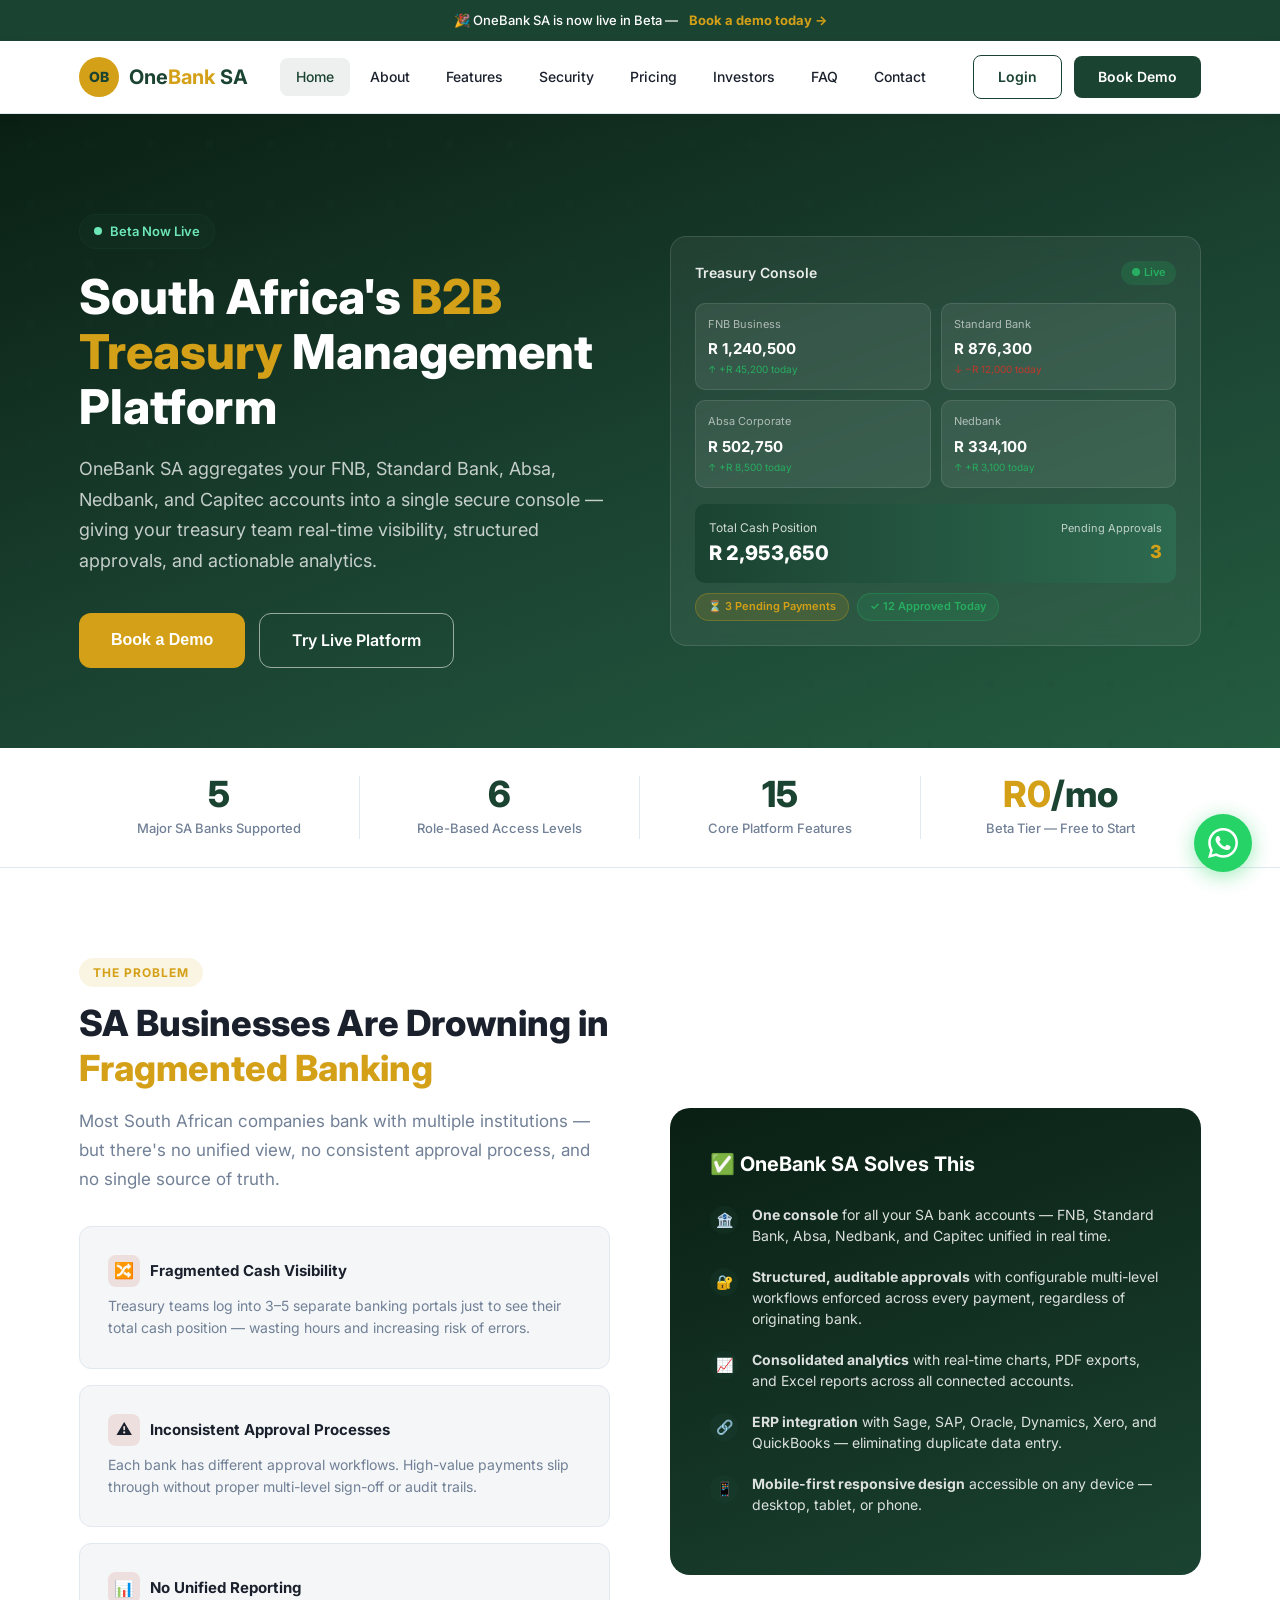
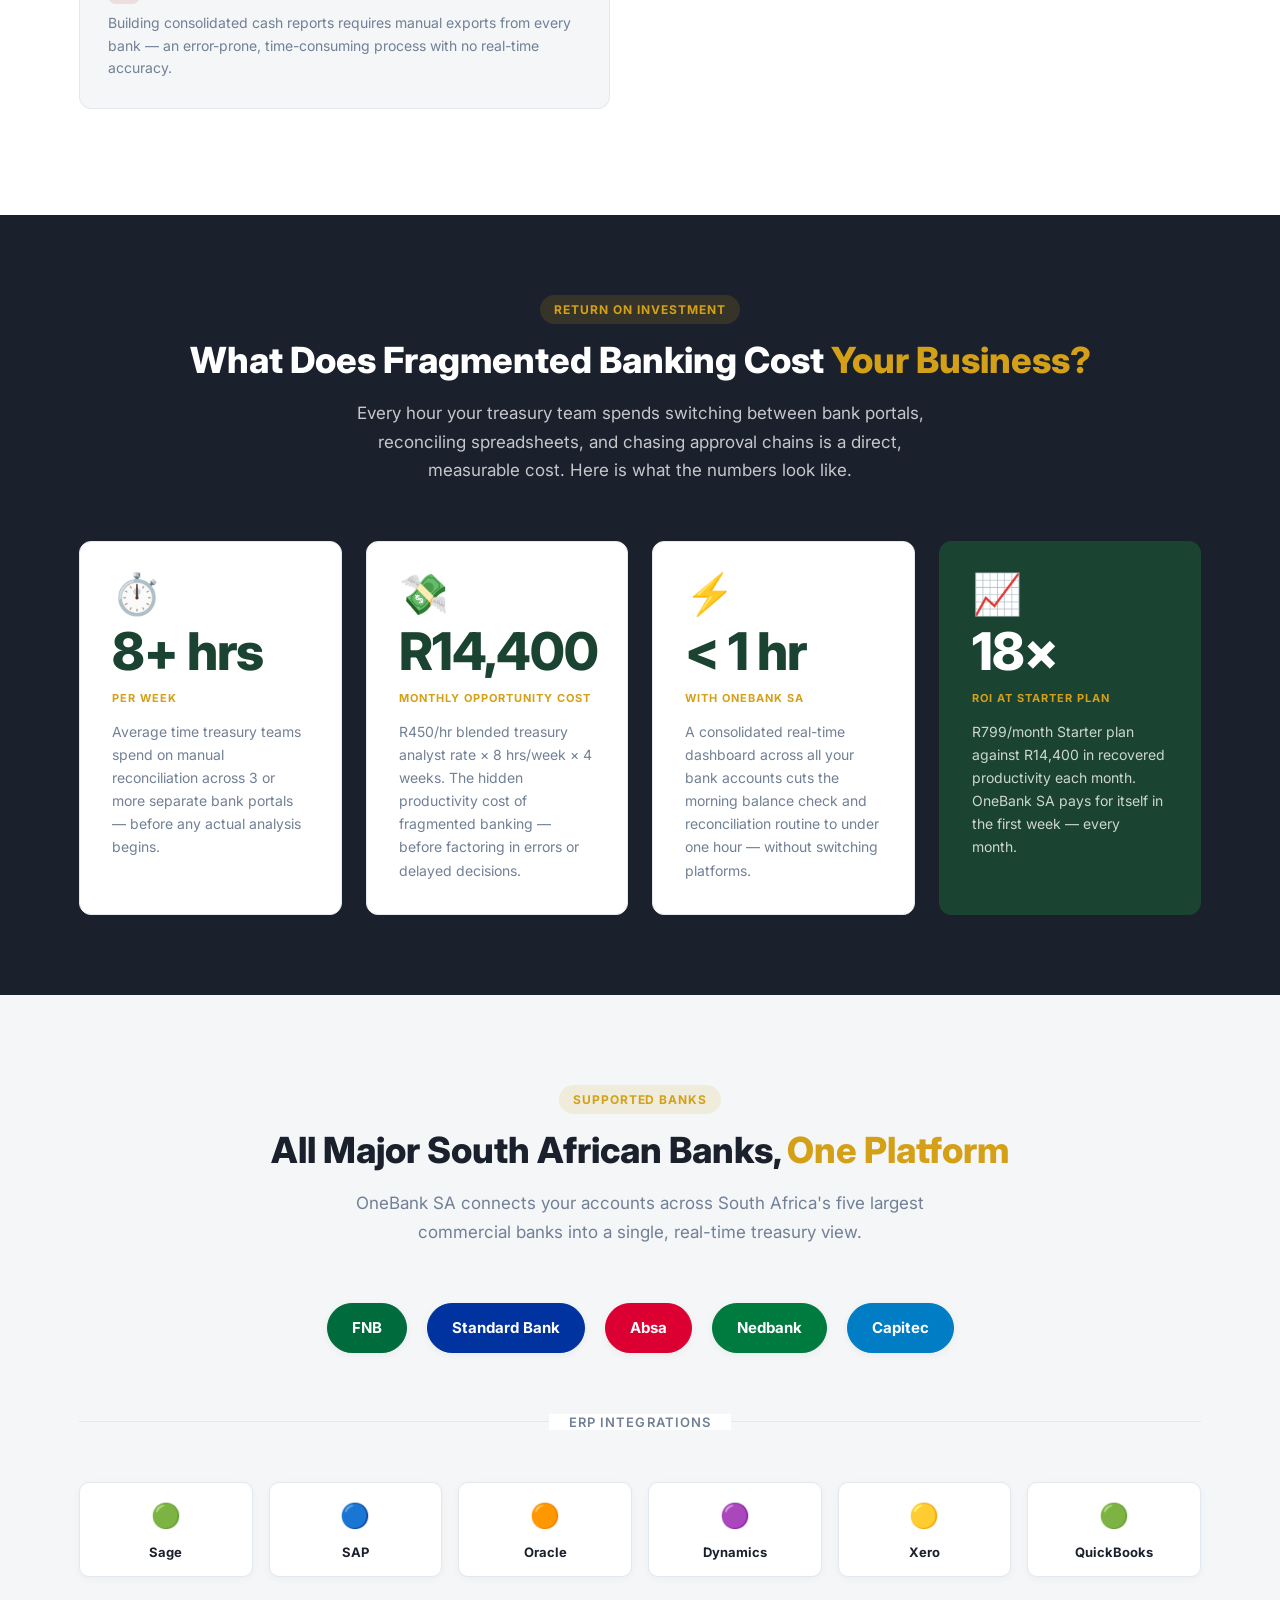
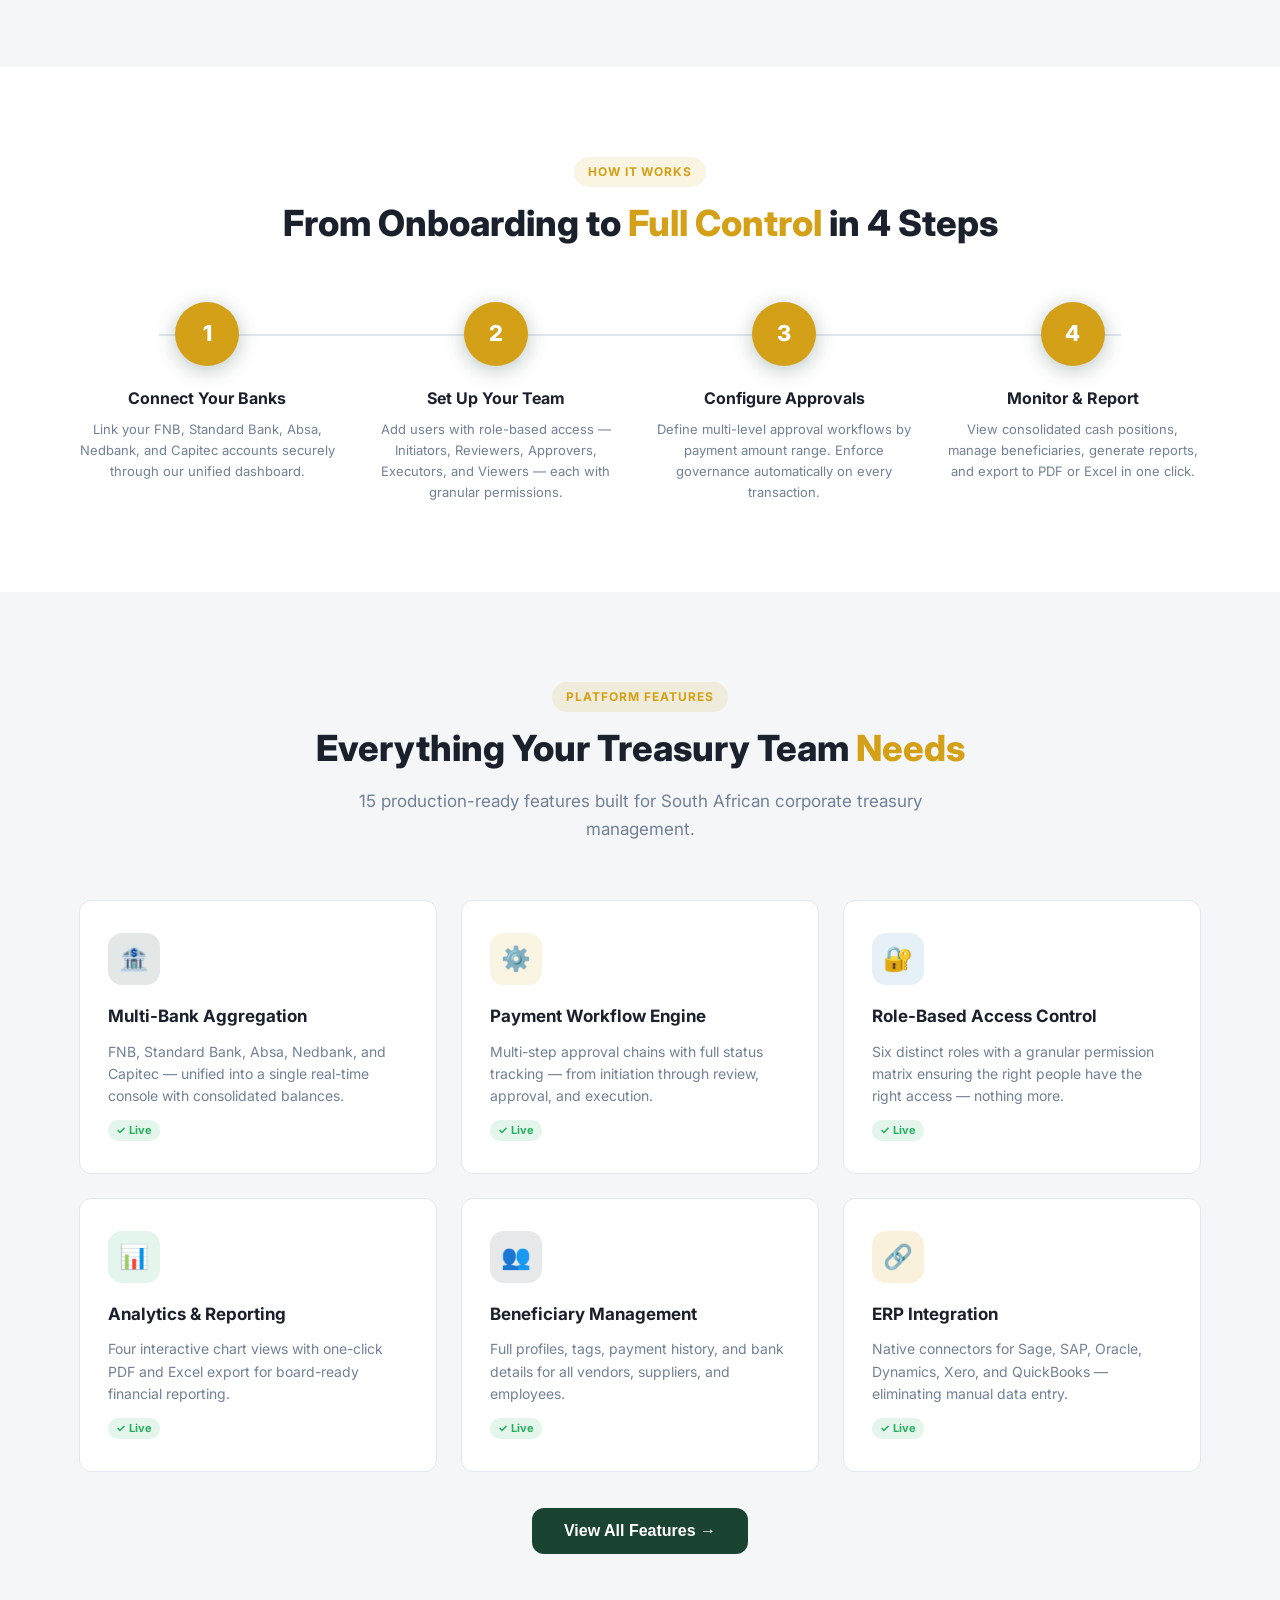
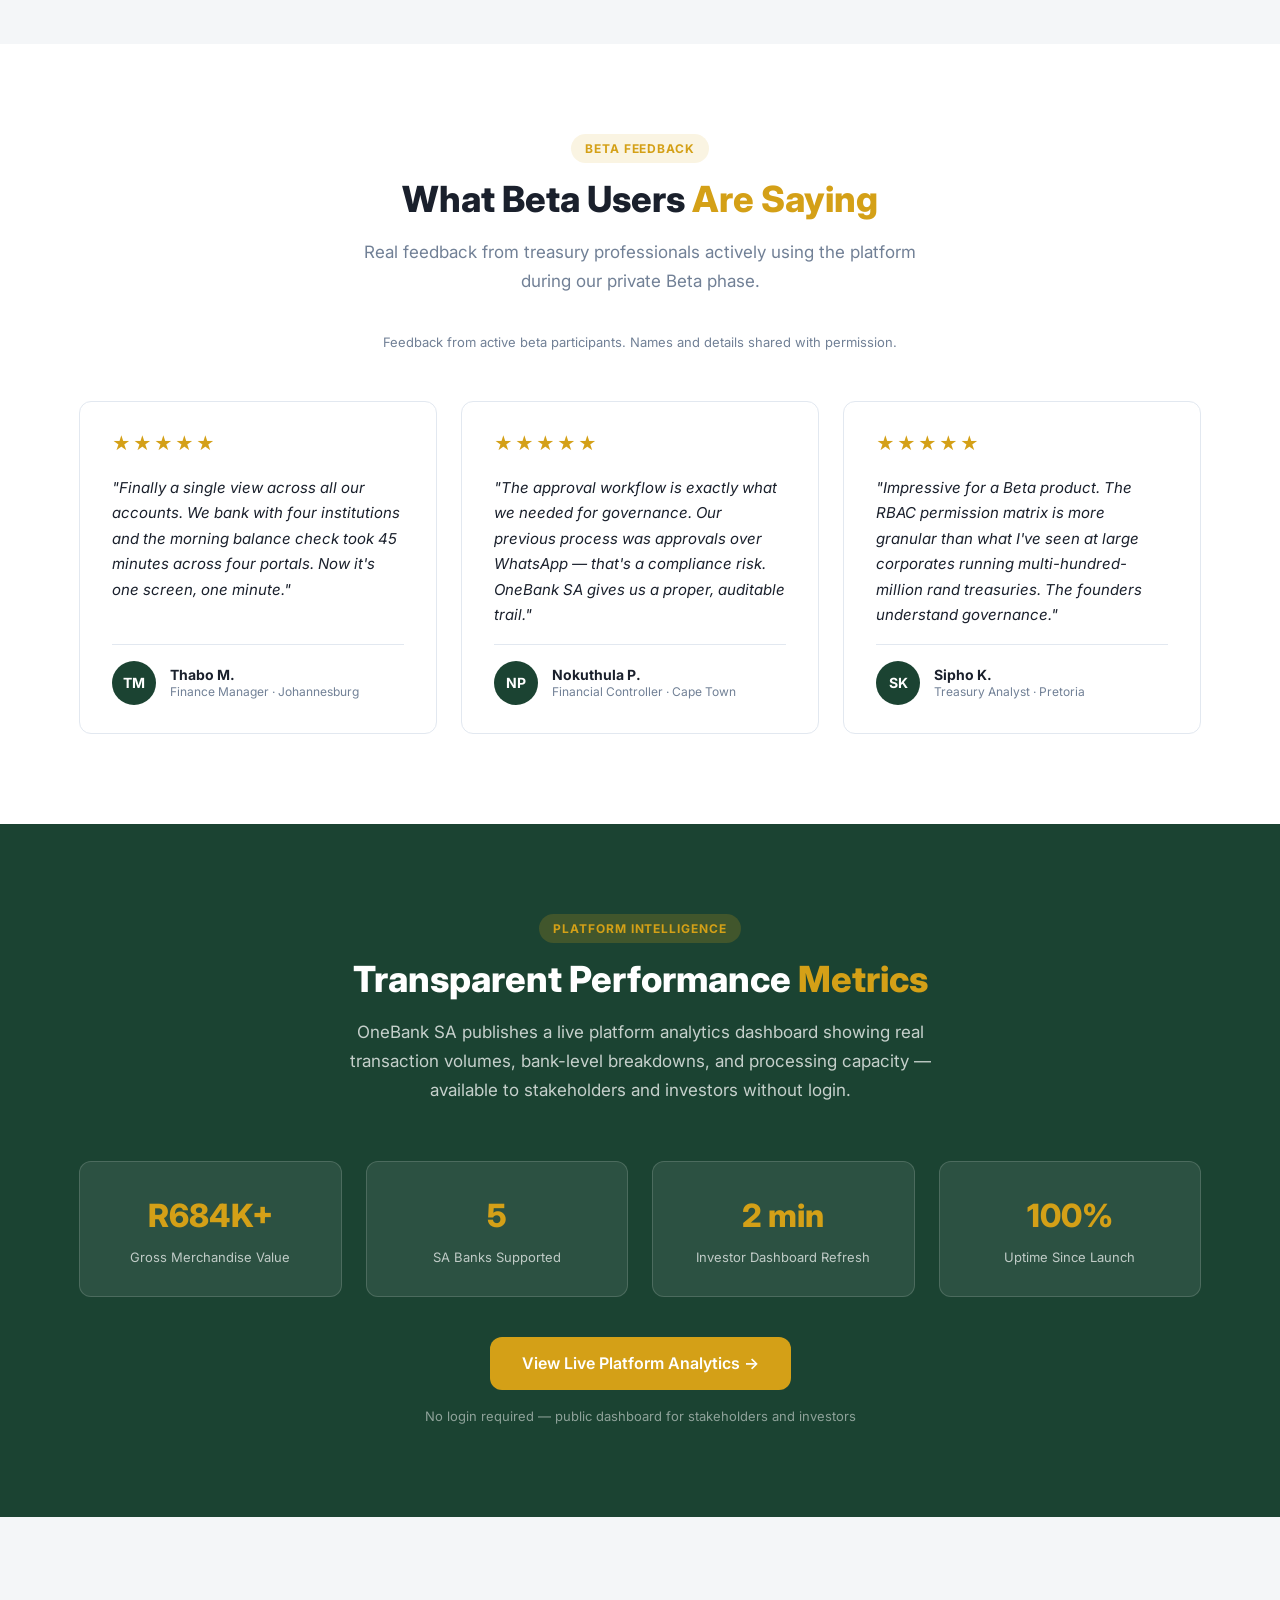
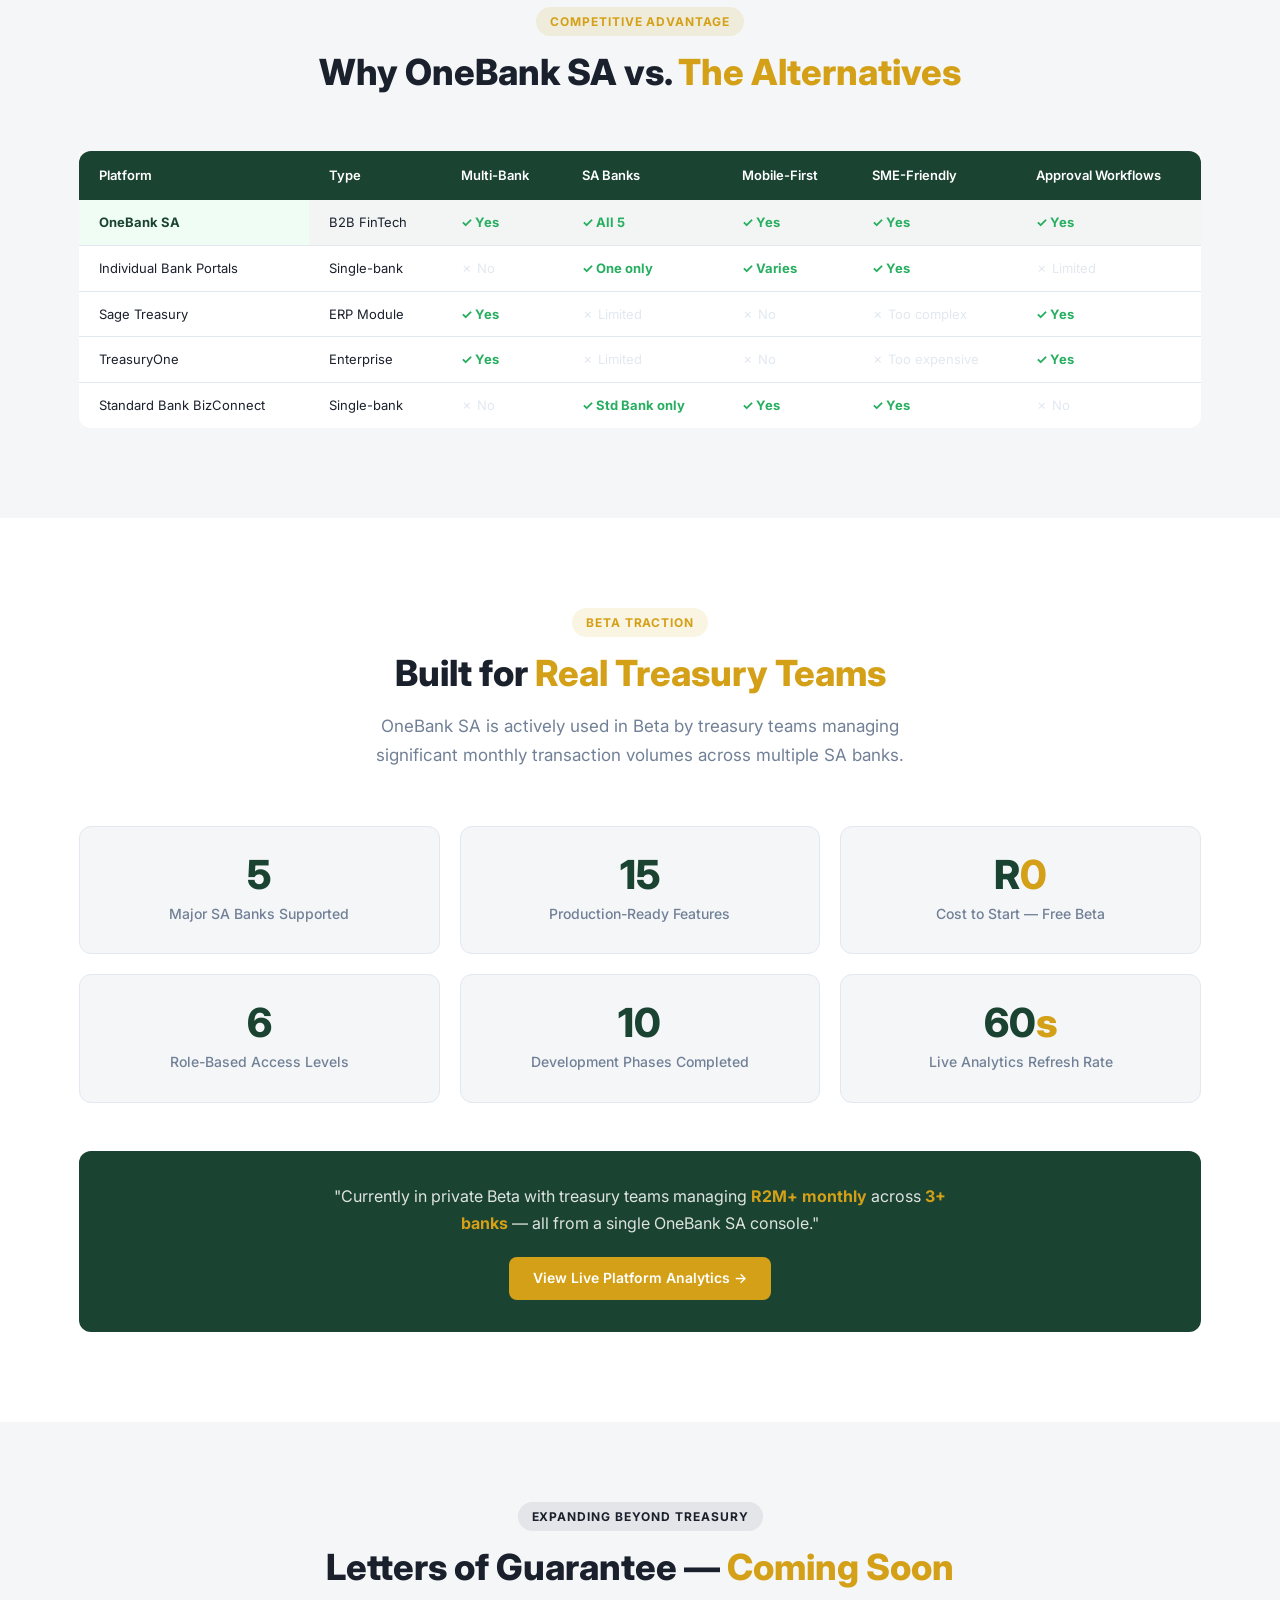
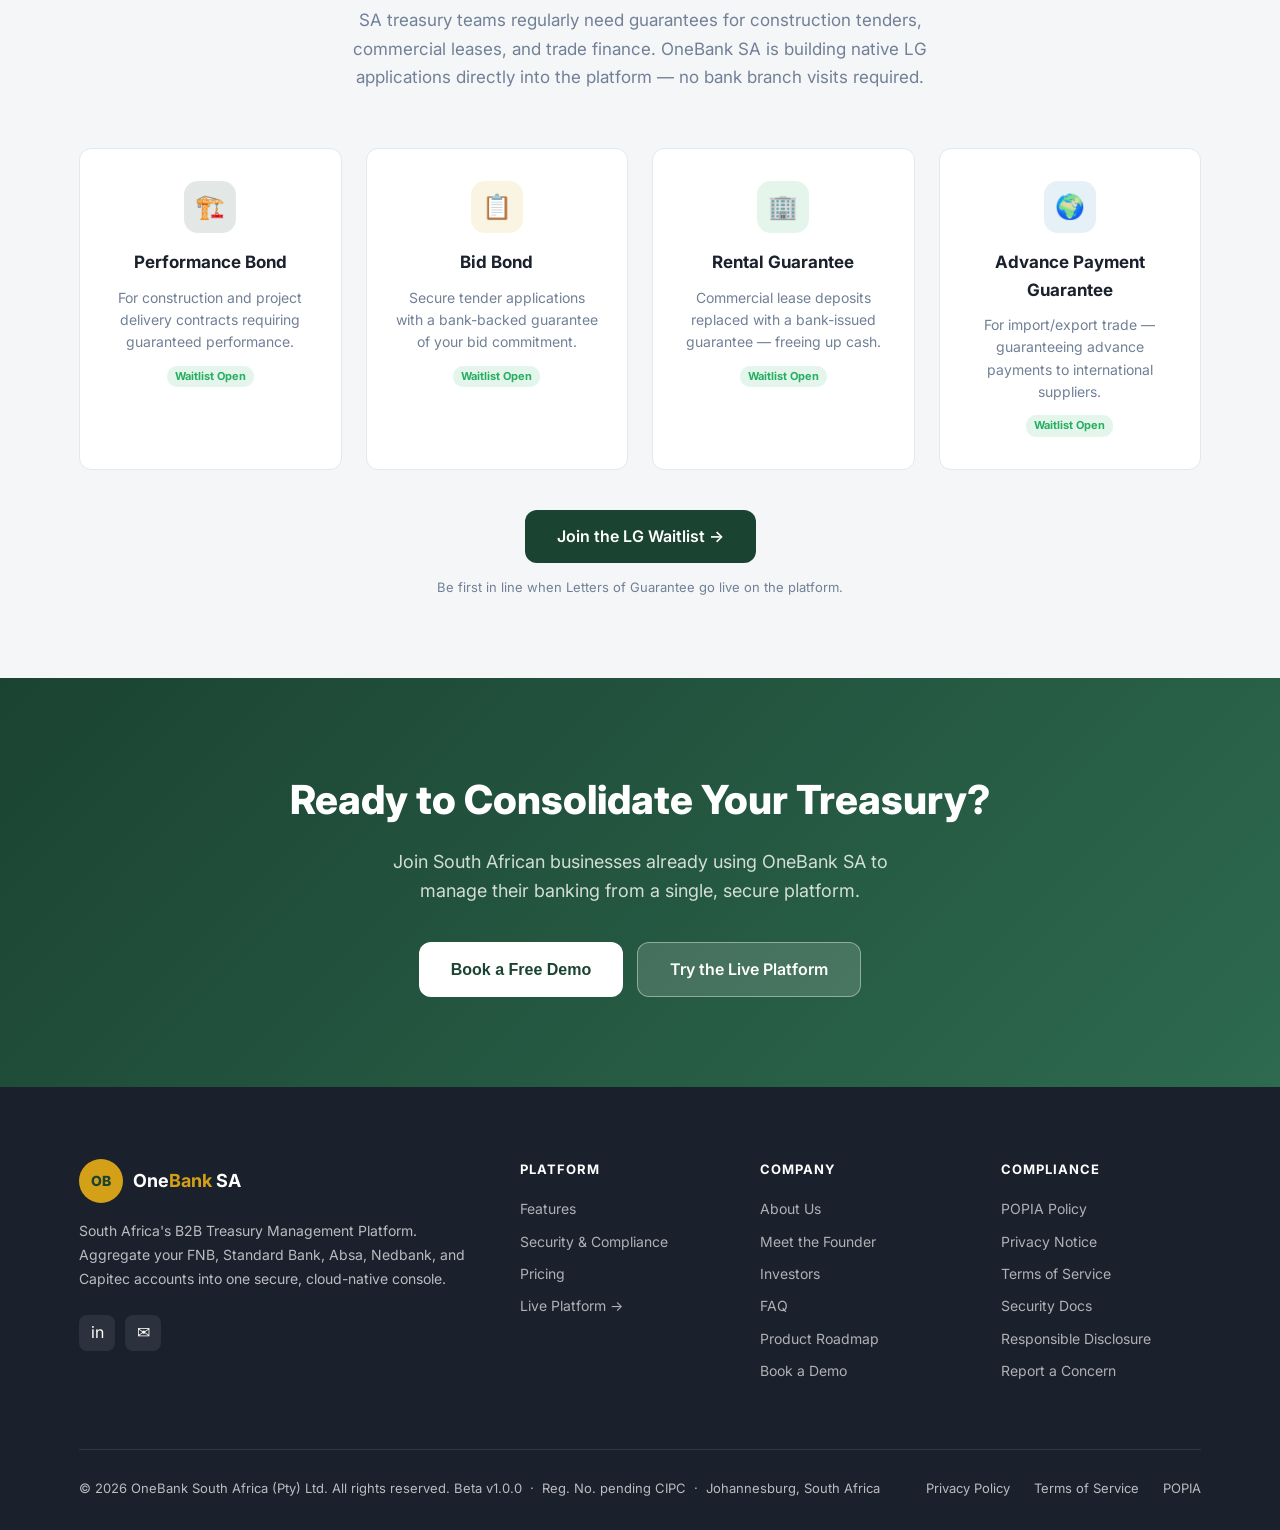
==== commit bea2db89: "sync(investors): align marketing site with platform investor dashboard - Reflects new /investor toke" ====
--- a/index.html
+++ b/index.html
@@ -1908,19 +1908,19 @@
       <div class="features-grid grid-4" style="margin-bottom:40px">
         <div style="background:rgba(255,255,255,0.08);border:1px solid rgba(255,255,255,0.15);border-radius:var(--radius);padding:28px;text-align:center">
           <div style="font-size:32px;font-weight:800;color:var(--accent)">R684K+</div>
-          <div style="font-size:13px;color:rgba(255,255,255,0.7);margin-top:6px">Total Value Processed</div>
+          <div style="font-size:13px;color:rgba(255,255,255,0.7);margin-top:6px">Gross Merchandise Value</div>
         </div>
         <div style="background:rgba(255,255,255,0.08);border:1px solid rgba(255,255,255,0.15);border-radius:var(--radius);padding:28px;text-align:center">
           <div style="font-size:32px;font-weight:800;color:var(--accent)">5</div>
-          <div style="font-size:13px;color:rgba(255,255,255,0.7);margin-top:6px">SA Banks Connected</div>
+          <div style="font-size:13px;color:rgba(255,255,255,0.7);margin-top:6px">SA Banks Supported</div>
         </div>
         <div style="background:rgba(255,255,255,0.08);border:1px solid rgba(255,255,255,0.15);border-radius:var(--radius);padding:28px;text-align:center">
-          <div style="font-size:32px;font-weight:800;color:var(--accent)">60s</div>
-          <div style="font-size:13px;color:rgba(255,255,255,0.7);margin-top:6px">Metric Refresh Rate</div>
+          <div style="font-size:32px;font-weight:800;color:var(--accent)">2 min</div>
+          <div style="font-size:13px;color:rgba(255,255,255,0.7);margin-top:6px">Investor Dashboard Refresh</div>
         </div>
         <div style="background:rgba(255,255,255,0.08);border:1px solid rgba(255,255,255,0.15);border-radius:var(--radius);padding:28px;text-align:center">
           <div style="font-size:32px;font-weight:800;color:var(--accent)">100%</div>
-          <div style="font-size:13px;color:rgba(255,255,255,0.7);margin-top:6px">Uptime (Beta)</div>
+          <div style="font-size:13px;color:rgba(255,255,255,0.7);margin-top:6px">Uptime Since Launch</div>
         </div>
       </div>
       <div style="text-align:center">
@@ -2014,7 +2014,7 @@
       <div class="traction-grid">
         <div class="traction-card">
           <div class="traction-num">5</div>
-          <div class="traction-label">Major SA Banks Aggregated</div>
+          <div class="traction-label">Major SA Banks Supported</div>
         </div>
         <div class="traction-card">
           <div class="traction-num">15</div>
@@ -3152,15 +3152,27 @@
         <h2 class="section-heading" style="color:var(--white)">Beta is <span style="color:var(--accent)">Live &amp; Real</span></h2>
         <p class="section-sub" style="color:rgba(255,255,255,0.75)">OneBank SA is actively used in private Beta. These are real platform metrics — viewable without login.</p>
       </div>
-      <div class="inv-stat-grid">
-        <div class="inv-stat-card"><div class="inv-stat-num">R684K+</div><div class="inv-stat-label">Total value processed (Beta)</div></div>
-        <div class="inv-stat-card"><div class="inv-stat-num">5</div><div class="inv-stat-label">Major SA banks connected</div></div>
-        <div class="inv-stat-card"><div class="inv-stat-num">15</div><div class="inv-stat-label">Production-ready features</div></div>
-        <div class="inv-stat-card"><div class="inv-stat-num">100%</div><div class="inv-stat-label">Uptime since launch</div></div>
-      </div>
-      <div style="text-align:center;margin-top:40px">
-        <a href="https://onebank-sa-iota.vercel.app/metrics" target="_blank" class="btn btn-orange btn-lg">View Live Platform Analytics →</a>
-        <p style="margin:12px 0 0;font-size:13px;color:rgba(255,255,255,0.5)">No login required — public dashboard</p>
+      <div class="inv-stat-grid" style="grid-template-columns:repeat(3,1fr)">
+        <div class="inv-stat-card"><div class="inv-stat-num">R684K+</div><div class="inv-stat-label">Gross Merchandise Value (GMV)</div></div>
+        <div class="inv-stat-card"><div class="inv-stat-num">5</div><div class="inv-stat-label">Major SA Banks Supported</div></div>
+        <div class="inv-stat-card"><div class="inv-stat-num">15</div><div class="inv-stat-label">Production-Ready Features</div></div>
+        <div class="inv-stat-card"><div class="inv-stat-num">100%</div><div class="inv-stat-label">Uptime Since Launch</div></div>
+        <div class="inv-stat-card"><div class="inv-stat-num">Open</div><div class="inv-stat-label">LG Waitlist — Letters of Guarantee</div></div>
+        <div class="inv-stat-card"><div class="inv-stat-num">Live</div><div class="inv-stat-label">Payment Approval Rate Tracking</div></div>
+      </div>
+
+      <!-- Live investor dashboard callout -->
+      <div style="margin-top:48px;background:rgba(212,160,23,0.08);border:1px solid rgba(212,160,23,0.25);border-radius:var(--radius);padding:36px;text-align:center">
+        <div style="font-size:28px;margin-bottom:12px">📊</div>
+        <h3 style="font-size:20px;font-weight:800;color:white;margin:0 0 10px">Live Investor Dashboard — Token-Gated</h3>
+        <p style="font-size:14px;color:rgba(255,255,255,0.75);line-height:1.7;max-width:560px;margin:0 auto 24px">
+          Authorised investors receive access to a dedicated live dashboard showing real-time GMV with MoM growth, client organisation trends, payment approval rates, 12-month GMV and volume charts, bank distribution by transaction share, and LG waitlist progress — auto-refreshing every 2 minutes.
+        </p>
+        <div style="display:flex;gap:12px;justify-content:center;flex-wrap:wrap">
+          <a href="mailto:bongimsk80@gmail.com?subject=Investor%20Dashboard%20Access%20—%20OneBank%20SA" class="btn btn-orange btn-lg">Request Dashboard Access →</a>
+          <a href="https://onebank-sa-iota.vercel.app/metrics" target="_blank" class="btn btn-lg" style="background:rgba(255,255,255,0.1);color:white;border:1.5px solid rgba(255,255,255,0.25)">Public Metrics (No Login)</a>
+        </div>
+        <p style="margin:16px 0 0;font-size:12px;color:rgba(255,255,255,0.4)">Dashboard access provided to qualified investors. Refresh interval: 2 minutes. SAST timestamped.</p>
       </div>
     </div>
   </section>
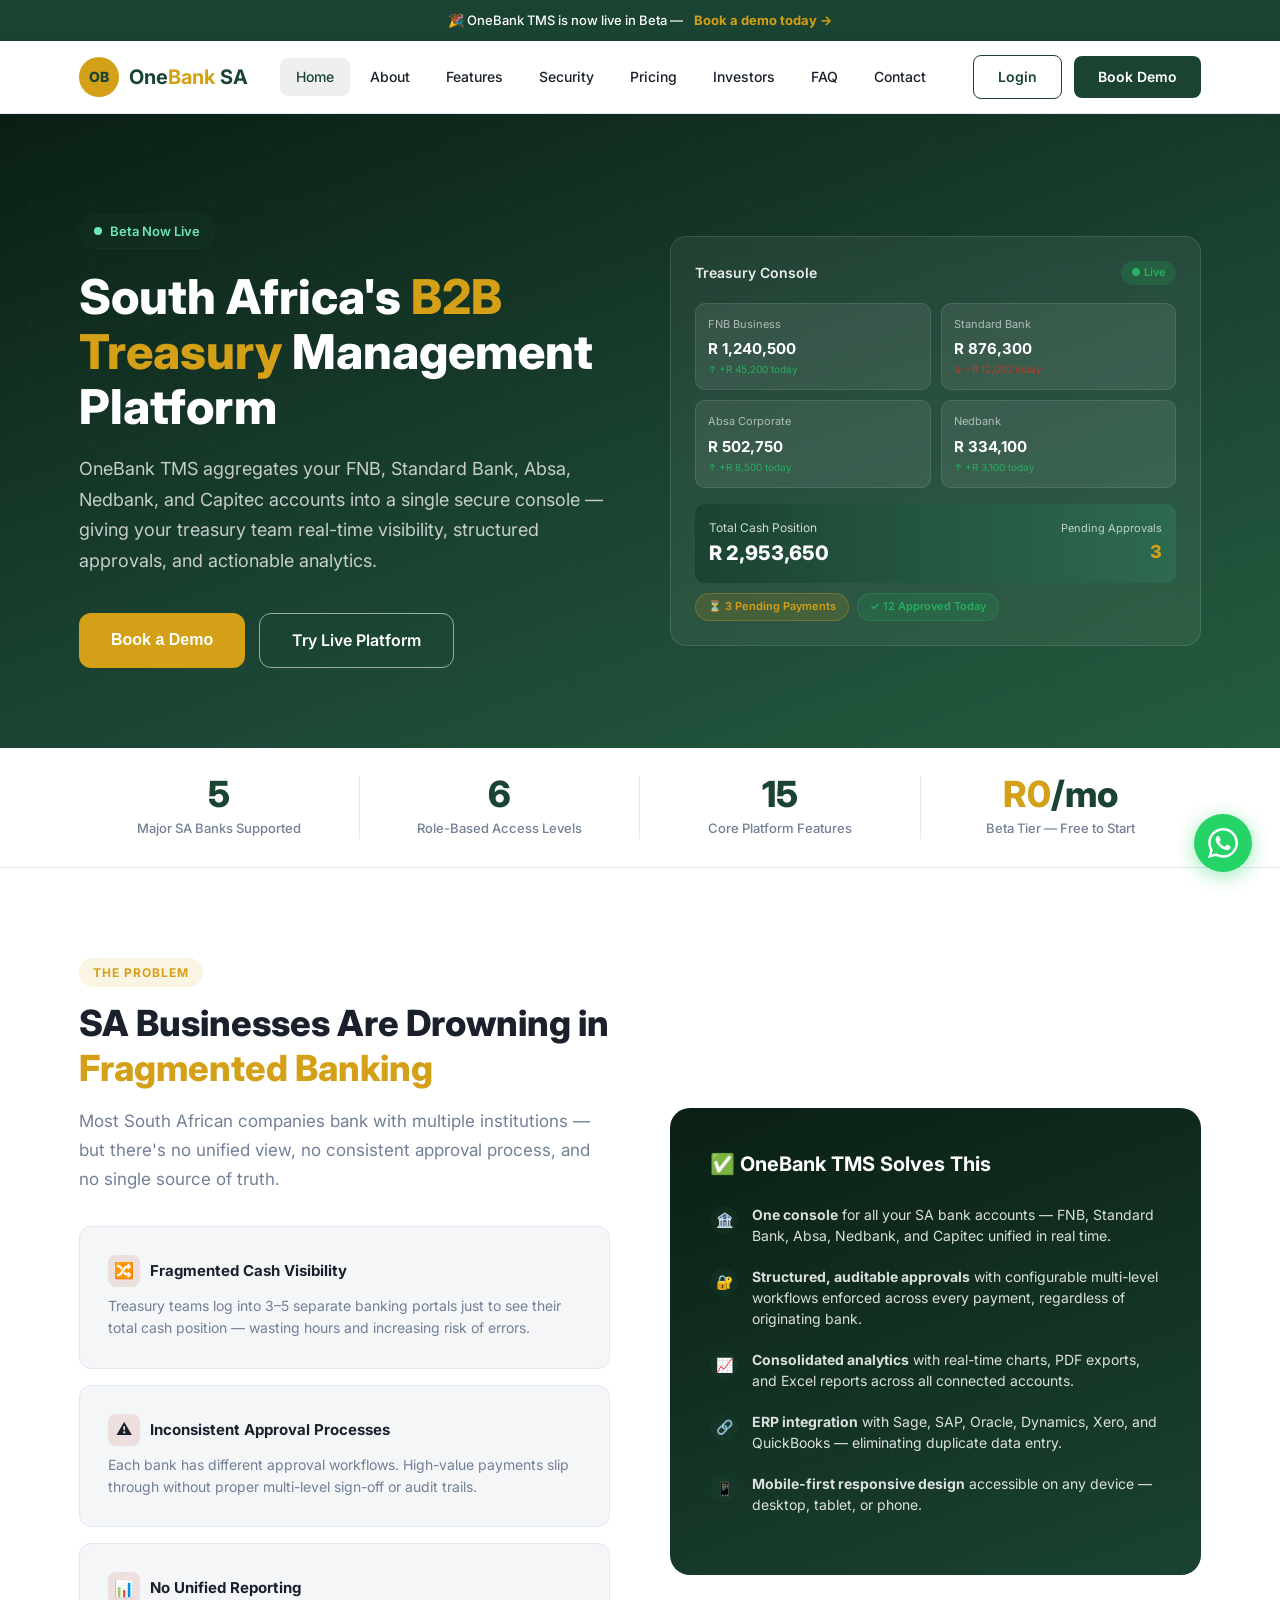
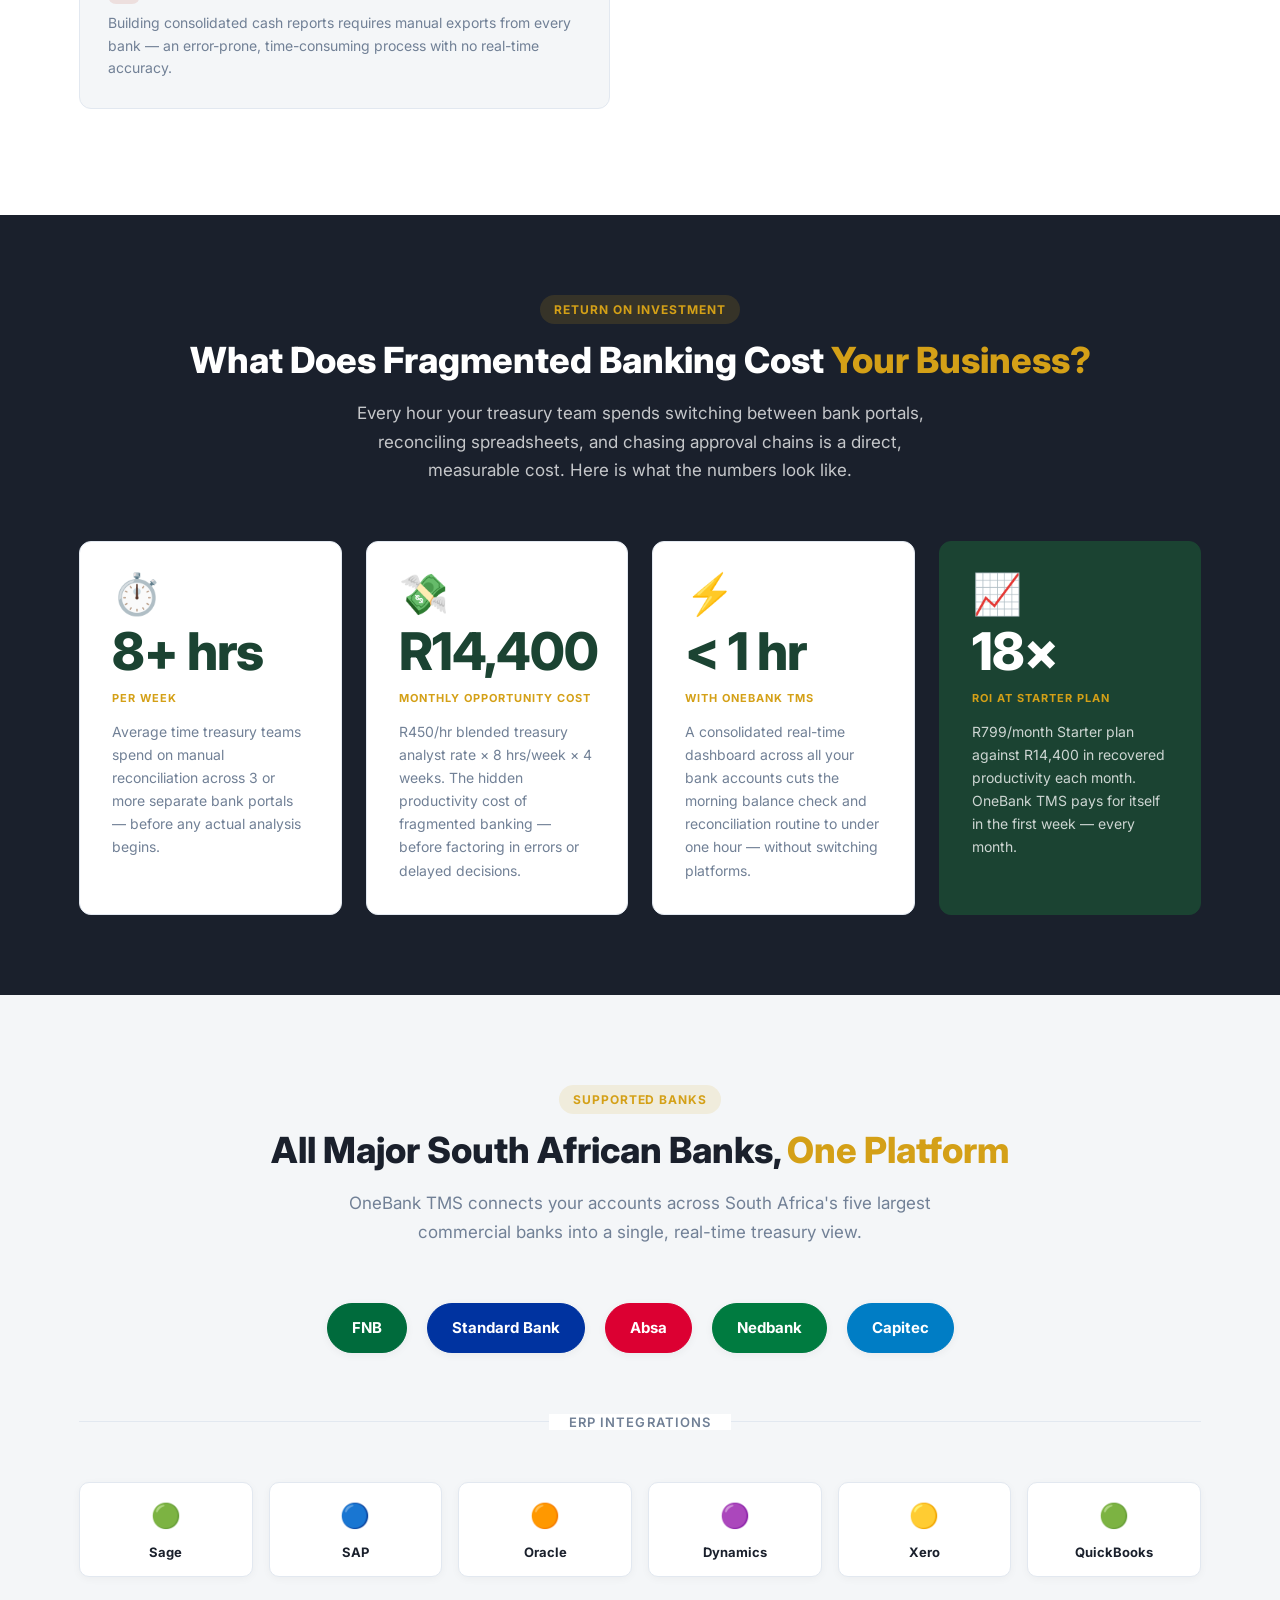
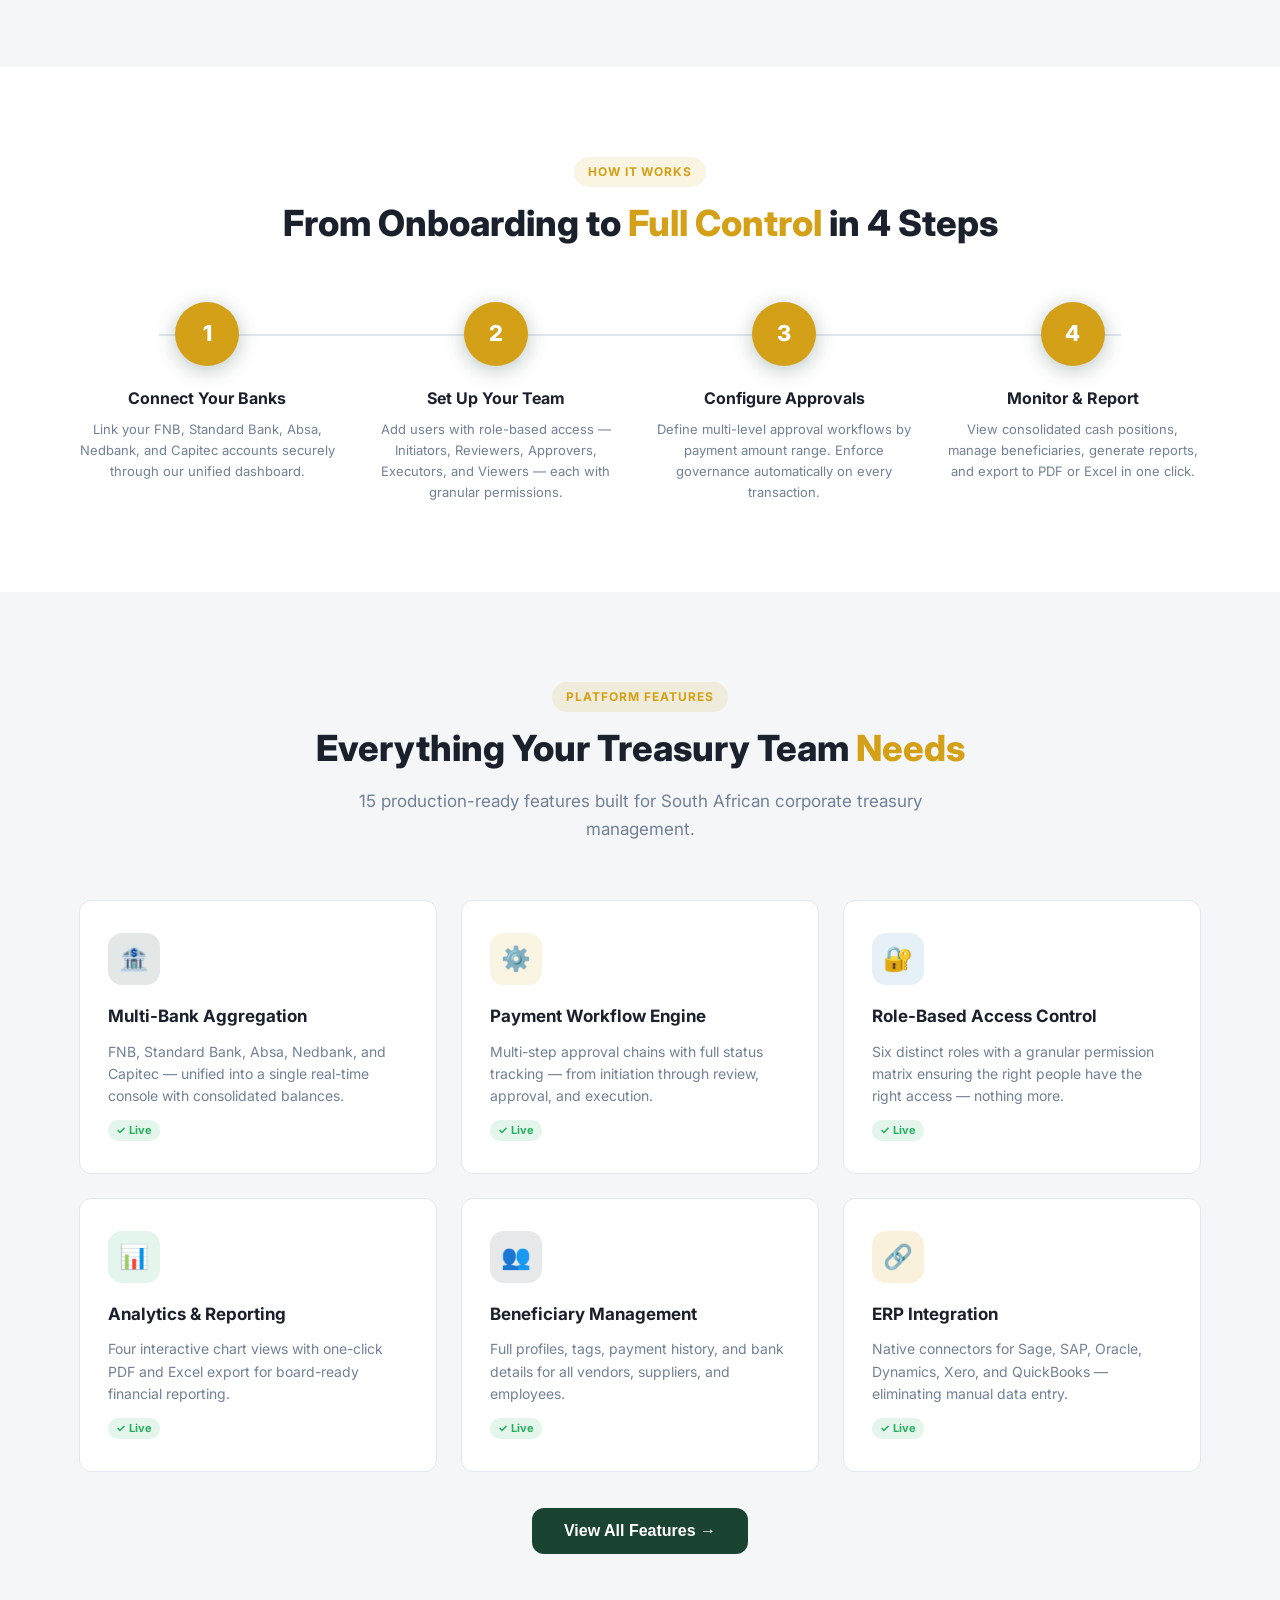
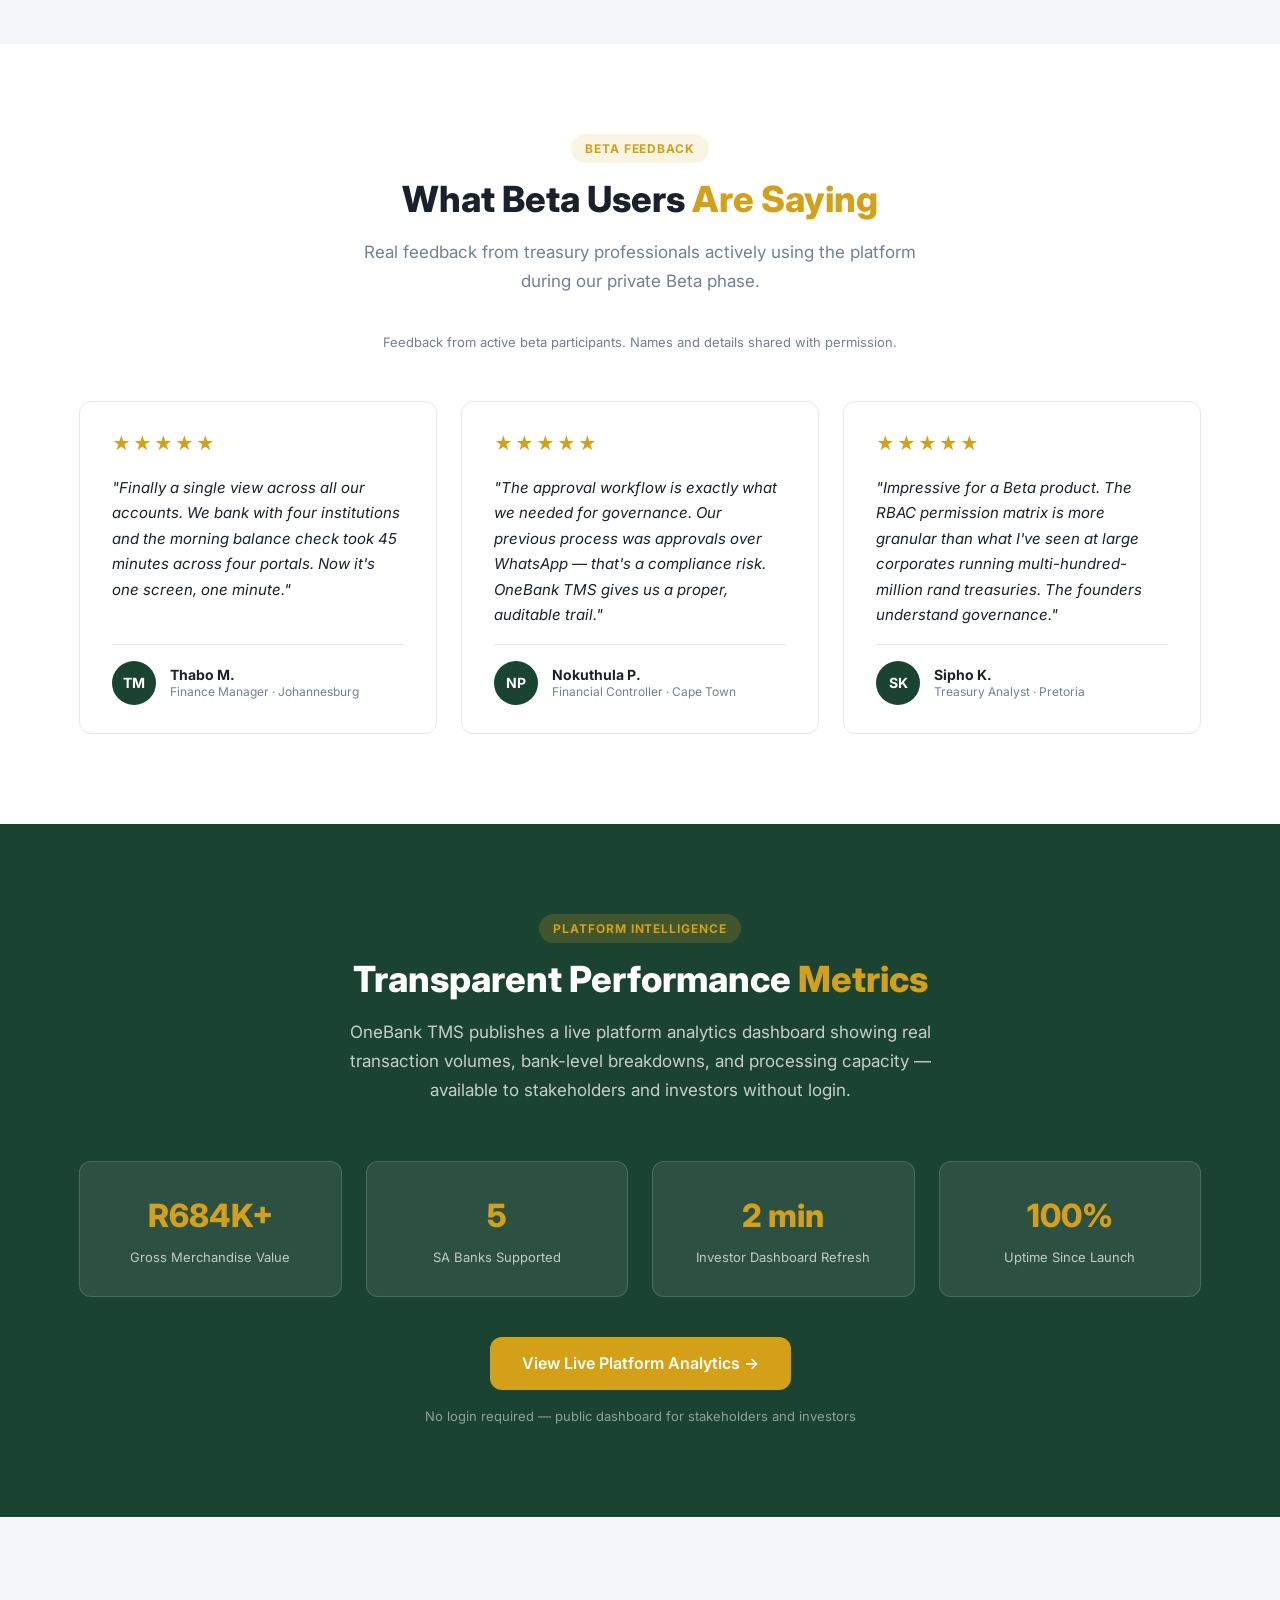
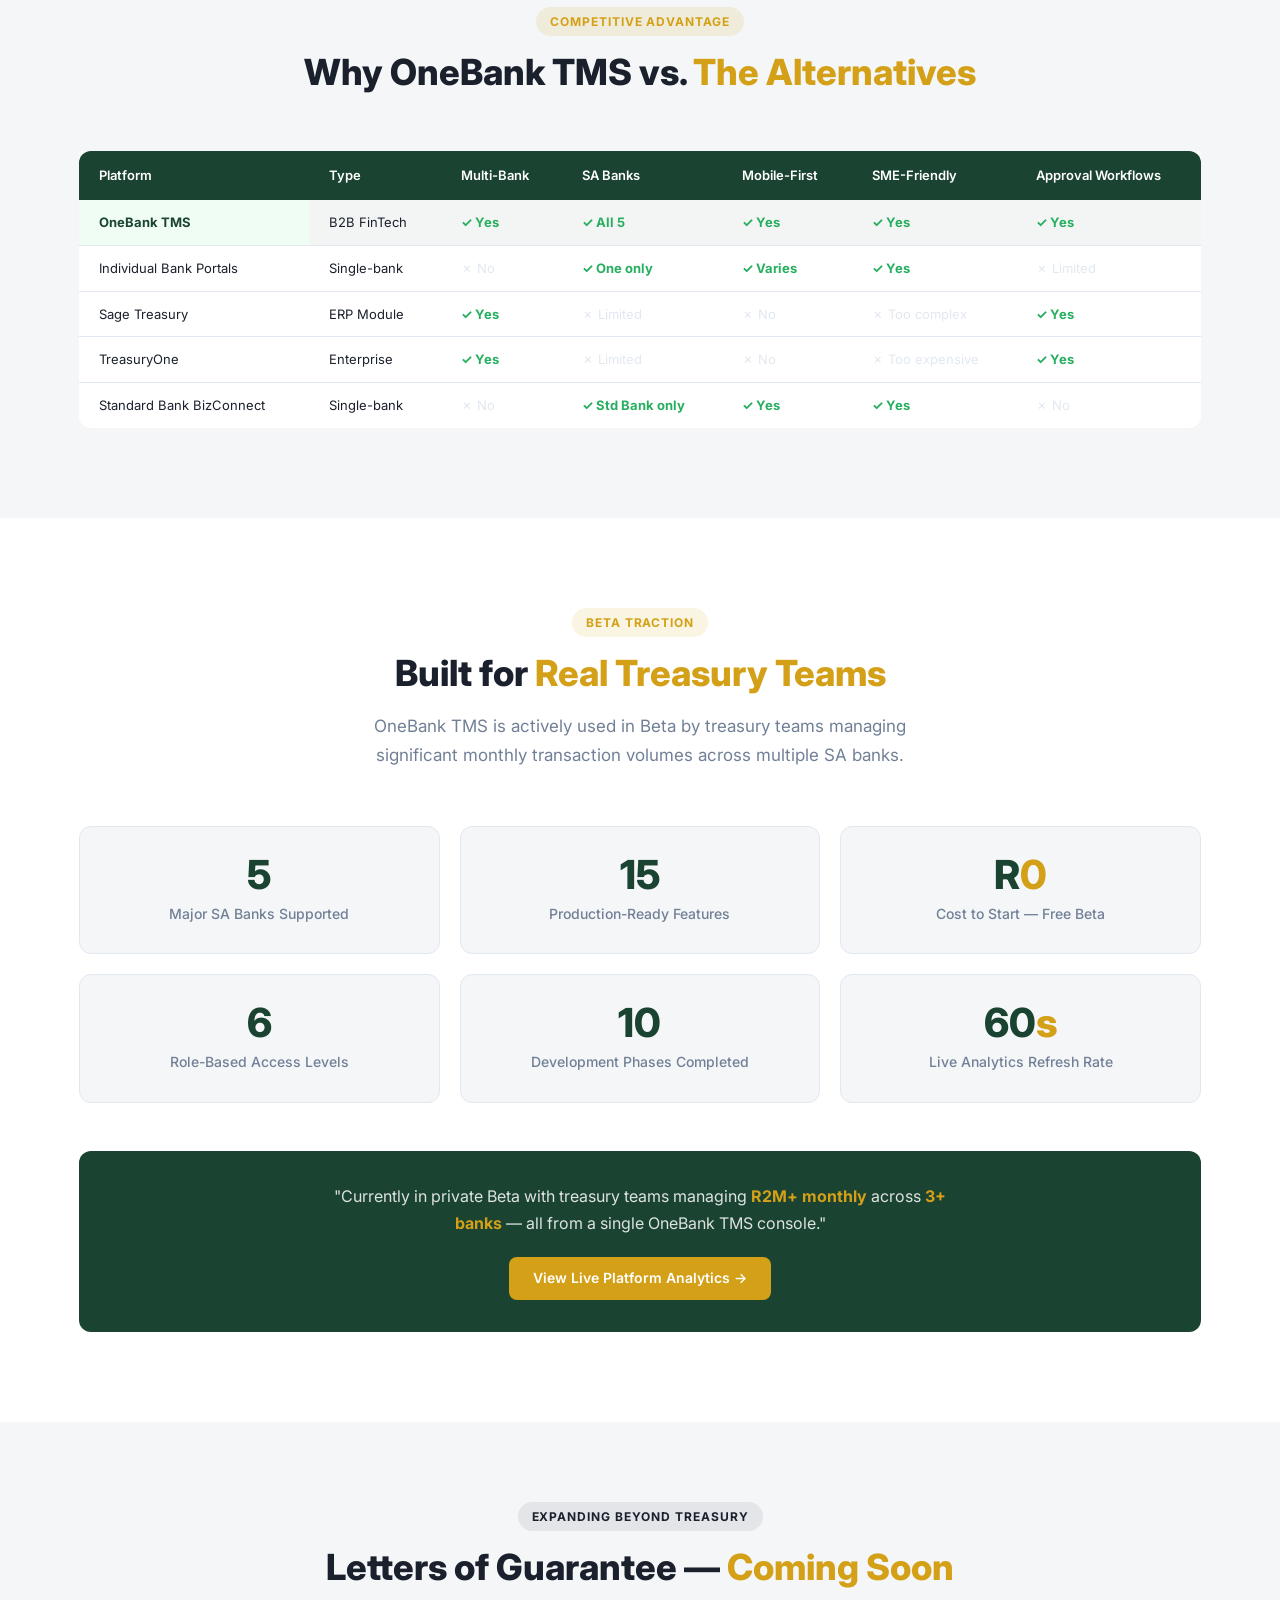
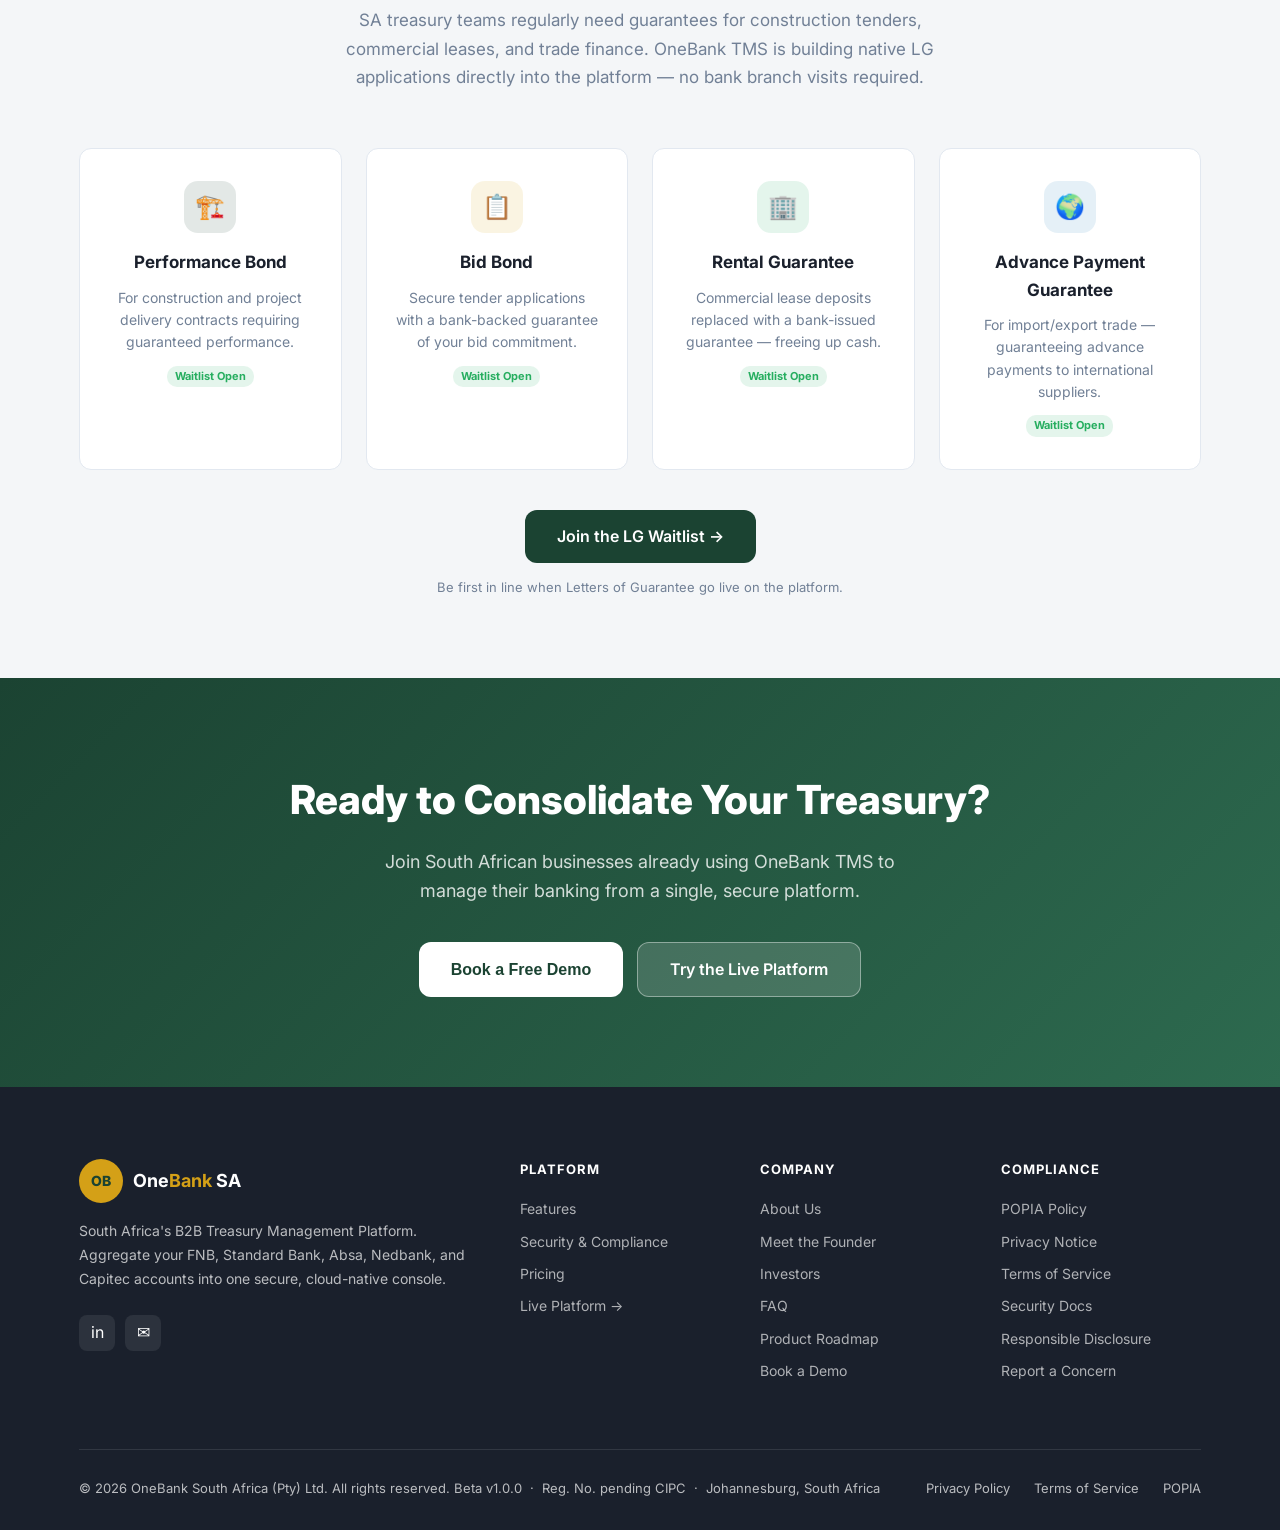
==== commit 28b594fe: "rebrand: OneBank SA → OneBank TMS (display text only) All visible brand name references updated site" ====
--- a/index.html
+++ b/index.html
@@ -3,18 +3,18 @@
 <head>
   <meta charset="UTF-8" />
   <meta name="viewport" content="width=device-width, initial-scale=1.0" />
-  <title>OneBank SA — South Africa's B2B Treasury Management Platform</title>
-  <meta name="description" content="OneBank SA aggregates your FNB, Standard Bank, Absa, Nedbank, and Capitec accounts into one secure treasury console. Manage payments, approvals, and analytics from a single dashboard." />
-  <meta property="og:title" content="OneBank SA — South Africa's Treasury Management Platform" />
-  <meta property="og:description" content="OneBank SA is a secure, cloud-native treasury management platform for South African businesses. Aggregate FNB, Standard Bank, Absa, Nedbank and Capitec into one console." />
+  <title>OneBank TMS — South Africa's B2B Treasury Management Platform</title>
+  <meta name="description" content="OneBank TMS aggregates your FNB, Standard Bank, Absa, Nedbank, and Capitec accounts into one secure treasury console. Manage payments, approvals, and analytics from a single dashboard." />
+  <meta property="og:title" content="OneBank TMS — South Africa's Treasury Management Platform" />
+  <meta property="og:description" content="OneBank TMS is a secure, cloud-native treasury management platform for South African businesses. Aggregate FNB, Standard Bank, Absa, Nedbank and Capitec into one console." />
   <meta property="og:type" content="website" />
   <meta property="og:url" content="https://onebank-sa.netlify.app" />
   <meta property="og:image" content="https://onebank-sa.netlify.app/og-image.png" />
   <meta property="og:image:width" content="1200" />
   <meta property="og:image:height" content="630" />
-  <meta property="og:site_name" content="OneBank SA" />
+  <meta property="og:site_name" content="OneBank TMS" />
   <meta name="twitter:card" content="summary_large_image" />
-  <meta name="twitter:title" content="OneBank SA — South Africa's Treasury Management Platform" />
+  <meta name="twitter:title" content="OneBank TMS — South Africa's Treasury Management Platform" />
   <meta name="twitter:description" content="Aggregate all your SA bank accounts into one secure treasury console. Multi-step approvals, analytics, ERP integrations, POPIA compliant." />
   <meta name="twitter:image" content="https://onebank-sa.netlify.app/og-image.png" />
 
@@ -23,9 +23,9 @@
   {
     "@context": "https://schema.org",
     "@type": "SoftwareApplication",
-    "name": "OneBank SA",
+    "name": "OneBank TMS",
     "url": "https://onebank-sa.netlify.app",
-    "description": "OneBank SA is a B2B treasury management platform that aggregates South African bank accounts (FNB, Standard Bank, Absa, Nedbank, Capitec) into a single secure console for corporate treasury teams.",
+    "description": "OneBank TMS is a B2B treasury management platform that aggregates South African bank accounts (FNB, Standard Bank, Absa, Nedbank, Capitec) into a single secure console for corporate treasury teams.",
     "applicationCategory": "FinanceApplication",
     "operatingSystem": "Web",
     "offers": [
@@ -69,7 +69,7 @@
     },
     "publisher": {
       "@type": "Organization",
-      "name": "OneBank SA",
+      "name": "OneBank TMS",
       "url": "https://onebank-sa.netlify.app",
       "contactPoint": {
         "@type": "ContactPoint",
@@ -87,7 +87,7 @@
   <link href="https://fonts.googleapis.com/css2?family=Inter:wght@300;400;500;600;700;800&display=swap" rel="stylesheet" />
   <style>
     /* =====================
-       DESIGN SYSTEM — OneBank SA Brand Palette
+       DESIGN SYSTEM — OneBank TMS Brand Palette
        ===================== */
     :root {
       /* Primary — Forest Green */
@@ -1323,6 +1323,7 @@
       color: var(--medium);
       font-weight: 500;
     }
+    @media (max-width: 960px) { .traction-grid { grid-template-columns: repeat(2, 1fr); } }
     @media (max-width: 640px) { .traction-grid { grid-template-columns: 1fr; } }
 
     /* =====================  WHATSAPP FLOATING BUTTON  ===================== */
@@ -1432,7 +1433,7 @@
     .market-card-title { font-size:12px; font-weight:700; text-transform:uppercase; letter-spacing:1px; color:var(--medium); margin:0 0 8px; }
     .market-card-num { font-size:36px; font-weight:800; color:var(--primary); line-height:1; margin:0 0 12px; letter-spacing:-1px; }
     .market-card p { font-size:14px; color:var(--medium); line-height:1.65; margin:0; }
-    .inv-stat-grid { display:grid; grid-template-columns:repeat(4,1fr); gap:20px; margin-top:48px; }
+    .inv-stat-grid { display:grid; grid-template-columns:repeat(3,1fr); gap:20px; margin-top:48px; }
     .inv-stat-card { background:rgba(255,255,255,0.08); border:1px solid rgba(255,255,255,0.15); border-radius:var(--radius); padding:28px; text-align:center; }
     .inv-stat-num { font-size:40px; font-weight:800; color:var(--accent); line-height:1; letter-spacing:-1px; }
     .inv-stat-label { font-size:13px; color:rgba(255,255,255,0.7); margin-top:8px; line-height:1.4; }
@@ -1508,6 +1509,8 @@
     .advisor-grid:hover .advisor-card { opacity: 0.52; transform: scale(0.97); }
     .advisor-grid:hover .advisor-card:hover { opacity: 1; transform: translateY(-10px) scale(1.02); box-shadow: 0 24px 52px rgba(27,67,50,0.13); border-color: var(--primary); z-index: 2; }
     @media (max-width: 640px) { .advisor-grid { grid-template-columns: 1fr; } }
+    .advisor-cards-grid { display:grid; grid-template-columns:1fr 1fr; gap:20px; text-align:left; }
+    @media (max-width: 640px) { .advisor-cards-grid { grid-template-columns:1fr; } }
 
     /* ============================================================
        NEW RESPONSIVE OVERRIDES
@@ -1532,7 +1535,7 @@
 
 <!-- Notification bar -->
 <div class="notif-bar">
-  🎉 OneBank SA is now live in Beta — <a onclick="showPage('contact')">Book a demo today →</a>
+  🎉 OneBank TMS is now live in Beta — <a onclick="showPage('contact')">Book a demo today →</a>
 </div>
 
 <!-- ===================== HEADER ===================== -->
@@ -1574,7 +1577,7 @@
         <div>
           <div class="hero-badge"><span class="dot"></span> Beta Now Live</div>
           <h1>South Africa's <span>B2B Treasury</span> Management Platform</h1>
-          <p>OneBank SA aggregates your FNB, Standard Bank, Absa, Nedbank, and Capitec accounts into a single secure console — giving your treasury team real-time visibility, structured approvals, and actionable analytics.</p>
+          <p>OneBank TMS aggregates your FNB, Standard Bank, Absa, Nedbank, and Capitec accounts into a single secure console — giving your treasury team real-time visibility, structured approvals, and actionable analytics.</p>
           <div class="hero-actions">
             <button class="btn btn-primary btn-lg" onclick="showPage('contact')">Book a Demo</button>
             <a class="btn btn-outline btn-lg" href="https://onebank-sa-iota.vercel.app" target="_blank">Try Live Platform</a>
@@ -1675,7 +1678,7 @@
         </div>
         <div>
           <div class="solution-visual">
-            <div class="sv-title">✅ OneBank SA Solves This</div>
+            <div class="sv-title">✅ OneBank TMS Solves This</div>
             <div class="sv-item">
               <div class="sv-check">🏦</div>
               <div class="sv-text"><strong>One console</strong> for all your SA bank accounts — FNB, Standard Bank, Absa, Nedbank, and Capitec unified in real time.</div>
@@ -1726,14 +1729,14 @@
         <div class="roi-card">
           <div class="roi-icon">⚡</div>
           <div class="roi-num">&lt; 1 hr</div>
-          <div class="roi-label">With OneBank SA</div>
+          <div class="roi-label">With OneBank TMS</div>
           <p>A consolidated real-time dashboard across all your bank accounts cuts the morning balance check and reconciliation routine to under one hour — without switching platforms.</p>
         </div>
         <div class="roi-card roi-result">
           <div class="roi-icon">📈</div>
           <div class="roi-num">18×</div>
           <div class="roi-label">ROI at Starter plan</div>
-          <p>R799/month Starter plan against R14,400 in recovered productivity each month. OneBank SA pays for itself in the first week — every month.</p>
+          <p>R799/month Starter plan against R14,400 in recovered productivity each month. OneBank TMS pays for itself in the first week — every month.</p>
         </div>
       </div>
     </div>
@@ -1745,7 +1748,7 @@
       <div class="section-header text-center">
         <div class="section-tag">Supported Banks</div>
         <h2 class="section-heading">All Major South African Banks, <span>One Platform</span></h2>
-        <p class="section-sub">OneBank SA connects your accounts across South Africa's five largest commercial banks into a single, real-time treasury view.</p>
+        <p class="section-sub">OneBank TMS connects your accounts across South Africa's five largest commercial banks into a single, real-time treasury view.</p>
       </div>
       <div class="banks-row">
         <div class="bank-chip" style="background:var(--bank-fnb);color:white;border-color:var(--bank-fnb)">FNB</div>
@@ -1873,7 +1876,7 @@
         </div>
         <div class="testimonial-card">
           <div class="testimonial-stars">★★★★★</div>
-          <p class="testimonial-text">"The approval workflow is exactly what we needed for governance. Our previous process was approvals over WhatsApp — that's a compliance risk. OneBank SA gives us a proper, auditable trail."</p>
+          <p class="testimonial-text">"The approval workflow is exactly what we needed for governance. Our previous process was approvals over WhatsApp — that's a compliance risk. OneBank TMS gives us a proper, auditable trail."</p>
           <div class="testimonial-author">
             <div class="testimonial-avatar">NP</div>
             <div>
@@ -1903,7 +1906,7 @@
       <div class="section-header text-center">
         <div class="section-tag" style="background:rgba(212,160,23,0.2);color:var(--accent)">Platform Intelligence</div>
         <h2 class="section-heading" style="color:white">Transparent Performance <span>Metrics</span></h2>
-        <p class="section-sub" style="color:rgba(255,255,255,0.75)">OneBank SA publishes a live platform analytics dashboard showing real transaction volumes, bank-level breakdowns, and processing capacity — available to stakeholders and investors without login.</p>
+        <p class="section-sub" style="color:rgba(255,255,255,0.75)">OneBank TMS publishes a live platform analytics dashboard showing real transaction volumes, bank-level breakdowns, and processing capacity — available to stakeholders and investors without login.</p>
       </div>
       <div class="features-grid grid-4" style="margin-bottom:40px">
         <div style="background:rgba(255,255,255,0.08);border:1px solid rgba(255,255,255,0.15);border-radius:var(--radius);padding:28px;text-align:center">
@@ -1935,7 +1938,7 @@
     <div class="container">
       <div class="section-header text-center">
         <div class="section-tag">Competitive Advantage</div>
-        <h2 class="section-heading">Why OneBank SA vs. <span>The Alternatives</span></h2>
+        <h2 class="section-heading">Why OneBank TMS vs. <span>The Alternatives</span></h2>
       </div>
       <div class="roles-table-wrap">
         <table class="roles-table">
@@ -1952,7 +1955,7 @@
           </thead>
           <tbody>
             <tr class="onebank-row">
-              <td><strong style="color:var(--primary)">OneBank SA</strong></td>
+              <td><strong style="color:var(--primary)">OneBank TMS</strong></td>
               <td>B2B FinTech</td>
               <td class="yes-cell">✓ Yes</td>
               <td class="yes-cell">✓ All 5</td>
@@ -2009,7 +2012,7 @@
       <div class="section-header text-center">
         <div class="section-tag">Beta Traction</div>
         <h2 class="section-heading">Built for <span>Real Treasury Teams</span></h2>
-        <p class="section-sub">OneBank SA is actively used in Beta by treasury teams managing significant monthly transaction volumes across multiple SA banks.</p>
+        <p class="section-sub">OneBank TMS is actively used in Beta by treasury teams managing significant monthly transaction volumes across multiple SA banks.</p>
       </div>
       <div class="traction-grid">
         <div class="traction-card">
@@ -2039,7 +2042,7 @@
       </div>
       <div style="margin-top:48px;background:var(--primary);border-radius:var(--radius);padding:32px;color:white;text-align:center">
         <p style="font-size:16px;color:rgba(255,255,255,0.85);max-width:640px;margin:0 auto 20px;line-height:1.7">
-          "Currently in private Beta with treasury teams managing <strong style="color:var(--accent)">R2M+ monthly</strong> across <strong style="color:var(--accent)">3+ banks</strong> — all from a single OneBank SA console."
+          "Currently in private Beta with treasury teams managing <strong style="color:var(--accent)">R2M+ monthly</strong> across <strong style="color:var(--accent)">3+ banks</strong> — all from a single OneBank TMS console."
         </p>
         <a href="https://onebank-sa-iota.vercel.app/metrics" target="_blank" class="btn btn-orange">View Live Platform Analytics →</a>
       </div>
@@ -2053,9 +2056,9 @@
       <div class="section-header text-center">
         <div class="section-tag" style="background:rgba(26,32,44,0.08);color:var(--navy)">Expanding Beyond Treasury</div>
         <h2 class="section-heading">Letters of Guarantee — <span>Coming Soon</span></h2>
-        <p class="section-sub">SA treasury teams regularly need guarantees for construction tenders, commercial leases, and trade finance. OneBank SA is building native LG applications directly into the platform — no bank branch visits required.</p>
-      </div>
-      <div class="features-grid" style="grid-template-columns:repeat(4,1fr);margin-bottom:40px">
+        <p class="section-sub">SA treasury teams regularly need guarantees for construction tenders, commercial leases, and trade finance. OneBank TMS is building native LG applications directly into the platform — no bank branch visits required.</p>
+      </div>
+      <div class="features-grid grid-4" style="margin-bottom:40px">
         <div class="feature-card" style="text-align:center">
           <div class="feature-icon icon-blue" style="margin:0 auto 16px">🏗️</div>
           <h3>Performance Bond</h3>
@@ -2092,7 +2095,7 @@
     <div class="container">
       <div class="cta-inner">
         <h2>Ready to Consolidate Your Treasury?</h2>
-        <p>Join South African businesses already using OneBank SA to manage their banking from a single, secure platform.</p>
+        <p>Join South African businesses already using OneBank TMS to manage their banking from a single, secure platform.</p>
         <div class="cta-actions">
           <button class="btn btn-white btn-lg" onclick="showPage('contact')">Book a Free Demo</button>
           <a class="btn btn-lg" style="background:rgba(255,255,255,0.15);color:white;border:1.5px solid rgba(255,255,255,0.4)" href="https://onebank-sa-iota.vercel.app" target="_blank">Try the Live Platform</a>
@@ -2113,7 +2116,7 @@
     <div class="container">
       <div class="hero-badge"><span class="dot"></span> Beta v1.0.0 — April 2026</div>
       <h1>Built for South African<br>Corporate Treasury Teams</h1>
-      <p>OneBank SA was created to solve a problem every multi-banked SA business faces — fragmented banking, inconsistent governance, and zero unified visibility.</p>
+      <p>OneBank TMS was created to solve a problem every multi-banked SA business faces — fragmented banking, inconsistent governance, and zero unified visibility.</p>
     </div>
   </div>
 
@@ -2124,7 +2127,7 @@
           <div class="section-tag">Our Mission</div>
           <h2 class="section-heading">One Platform. <span>All Your Banks.</span></h2>
           <p class="section-sub" style="margin-bottom:24px">South African businesses banking with multiple institutions face fragmented cash visibility, inconsistent approval processes, and no unified reporting.</p>
-          <p class="section-sub">OneBank SA solves this by providing a single secure platform that consolidates all banking activity, enforces governance, and delivers actionable financial intelligence — without replacing your existing bank relationships.</p>
+          <p class="section-sub">OneBank TMS solves this by providing a single secure platform that consolidates all banking activity, enforces governance, and delivers actionable financial intelligence — without replacing your existing bank relationships.</p>
           <div class="quote-box">
             <p>"Our goal is to give every South African CFO and treasury manager the same unified visibility that global multinationals have — at a price point that works for SMEs and mid-market corporates alike."</p>
             <div class="quote-author">— Bonginkosi Masuku, Founder &amp; CEO</div>
@@ -2162,20 +2165,20 @@
       <div class="section-header text-center" style="margin-bottom:40px">
         <div class="section-tag">Leadership</div>
         <h2 class="section-heading">Meet the <span>Founder</span></h2>
-        <p class="section-sub">OneBank SA was built by an enterprise risk expert who spent 16+ years embedded alongside CFOs at large corporations across South Africa and internationally — and saw the fragmented banking problem up close.</p>
+        <p class="section-sub">OneBank TMS was built by an enterprise risk expert who spent 16+ years embedded alongside CFOs at large corporations across South Africa and internationally — and saw the fragmented banking problem up close.</p>
       </div>
       <div class="founder-card">
         <div style="text-align:center">
-          <img src="founder-v2.jpg" alt="Bonginkosi Gerald Masuku, MBA — Founder &amp; CEO, OneBank SA" class="founder-avatar" />
+          <img src="founder-v2.jpg" alt="Bonginkosi Gerald Masuku, MBA — Founder &amp; CEO, OneBank TMS" class="founder-avatar" />
         </div>
         <div class="founder-meta">
           <div class="founder-name">Bonginkosi Masuku</div>
-          <div class="founder-title">Founder &amp; CEO, OneBank SA &nbsp;·&nbsp; MBA (GIBS, University of Pretoria)</div>
+          <div class="founder-title">Founder &amp; CEO, OneBank TMS &nbsp;·&nbsp; MBA (GIBS, University of Pretoria)</div>
           <p class="founder-bio">
             Bonginkosi is an enterprise risk and governance expert with 16+ years of experience working with large corporations across South Africa and internationally. Embedded alongside CFOs and board-level leadership, he saw firsthand the operational risks that come with fragmented banking — treasury teams juggling multiple bank portals, no unified cash position, approval processes that varied by person rather than policy, and no audit trail a CFO could rely on.
           </p>
           <p class="founder-bio" style="margin-top:-8px">
-            That firsthand exposure is what motivated the creation of OneBank SA — built specifically to bring enterprise-grade treasury control to South African businesses, and to turn the fragmented banking problem into a solved one. Bonginkosi combines deep financial risk expertise with applied AI capability, and brings both disciplines into how OneBank SA is designed, built, and continuously improved.
+            That firsthand exposure is what motivated the creation of OneBank TMS — built specifically to bring enterprise-grade treasury control to South African businesses, and to turn the fragmented banking problem into a solved one. Bonginkosi combines deep financial risk expertise with applied AI capability, and brings both disciplines into how OneBank TMS is designed, built, and continuously improved.
           </p>
           <div class="founder-creds">
             <span class="founder-cred">MBA — GIBS, University of Pretoria</span>
@@ -2201,7 +2204,7 @@
       <div class="section-header text-center">
         <div class="section-tag">Advisory Board</div>
         <h2 class="section-heading">Guided by <span>Domain Experts</span></h2>
-        <p class="section-sub">OneBank SA is building an advisory board of seasoned practitioners across financial technology, corporate treasury, and enterprise risk — bringing decades of real-world CFO and CTO experience into the platform's direction.</p>
+        <p class="section-sub">OneBank TMS is building an advisory board of seasoned practitioners across financial technology, corporate treasury, and enterprise risk — bringing decades of real-world CFO and CTO experience into the platform's direction.</p>
       </div>
 
       <div class="advisor-grid">
@@ -2263,7 +2266,7 @@
       <!-- Option B — open invitation -->
       <div style="margin-top:40px;background:var(--white);border:1px solid var(--border);border-radius:var(--radius);padding:32px;text-align:center;max-width:680px;margin-left:auto;margin-right:auto">
         <div style="font-size:20px;margin-bottom:12px">🤝</div>
-        <h4 style="font-size:17px;font-weight:700;color:var(--navy);margin:0 0 10px">Interested in Advising OneBank SA?</h4>
+        <h4 style="font-size:17px;font-weight:700;color:var(--navy);margin:0 0 10px">Interested in Advising OneBank TMS?</h4>
         <p style="font-size:14px;color:var(--medium);line-height:1.7;margin:0 0 20px">
           We are looking for experienced operators in SA FinTech, corporate treasury, and enterprise risk who want to shape the platform that fixes fragmented banking for South African businesses. If that is you — or someone you know — we would like to talk.
         </p>
@@ -2279,7 +2282,7 @@
       <div class="section-header text-center">
         <div class="section-tag">Development History</div>
         <h2 class="section-heading">10 Phases. <span>All Complete.</span></h2>
-        <p class="section-sub">OneBank SA has completed all 10 planned development phases — from UI/UX design to full production deployment on Vercel and Neon.</p>
+        <p class="section-sub">OneBank TMS has completed all 10 planned development phases — from UI/UX design to full production deployment on Vercel and Neon.</p>
       </div>
       <div class="phases-grid">
         <div class="phase-item"><div class="phase-num">1</div><div class="phase-text"><h4>UI/UX &amp; Design System</h4><p class="phase-done">✓ Complete</p></div></div>
@@ -2320,7 +2323,7 @@
   <section class="cta-section">
     <div class="container"><div class="cta-inner">
       <h2>Want to Learn More?</h2>
-      <p>Get a personalised walkthrough of the OneBank SA platform from our founding team.</p>
+      <p>Get a personalised walkthrough of the OneBank TMS platform from our founding team.</p>
       <div class="cta-actions">
         <button class="btn btn-white btn-lg" onclick="showPage('contact')">Book a Demo</button>
         <button class="btn btn-lg" style="background:rgba(255,255,255,0.15);color:white;border:1.5px solid rgba(255,255,255,0.4)" onclick="showPage('pricing')">View Pricing</button>
@@ -2482,7 +2485,7 @@
       <div class="section-header text-center">
         <div class="section-tag">Product Roadmap</div>
         <h2 class="section-heading">What's <span>Coming Next</span></h2>
-        <p class="section-sub">Our post-beta roadmap takes OneBank SA from MVP to enterprise-grade platform, with live bank connectivity and ISO 27001 certification.</p>
+        <p class="section-sub">Our post-beta roadmap takes OneBank TMS from MVP to enterprise-grade platform, with live bank connectivity and ISO 27001 certification.</p>
       </div>
       <div class="roadmap-grid">
         <div class="roadmap-card v1">
@@ -2526,7 +2529,7 @@
   <section class="cta-section">
     <div class="container"><div class="cta-inner">
       <h2>See All Features Live</h2>
-      <p>Try the full OneBank SA platform now — no installation required.</p>
+      <p>Try the full OneBank TMS platform now — no installation required.</p>
       <div class="cta-actions">
         <a class="btn btn-white btn-lg" href="https://onebank-sa-iota.vercel.app" target="_blank">Open Live Platform</a>
         <button class="btn btn-lg" style="background:rgba(255,255,255,0.15);color:white;border:1.5px solid rgba(255,255,255,0.4)" onclick="showPage('contact')">Book a Demo</button>
@@ -2546,7 +2549,7 @@
     <div class="container">
       <div class="hero-badge"><span class="dot"></span> Security Architecture</div>
       <h1>Enterprise-Grade Security<br>for South African <span style="color:#6EE7B7">Treasury</span></h1>
-      <p>OneBank SA is built with security at every layer — from bcrypt-hashed passwords and JWT sessions to API-level role enforcement and a complete audit trail.</p>
+      <p>OneBank TMS is built with security at every layer — from bcrypt-hashed passwords and JWT sessions to API-level role enforcement and a complete audit trail.</p>
     </div>
   </div>
 
@@ -2613,7 +2616,7 @@
       <div class="section-header text-center">
         <div class="section-tag">Data Governance</div>
         <h2 class="section-heading">POPIA Compliance &amp; <span>Data Privacy</span></h2>
-        <p class="section-sub">OneBank SA processes personal and financial data and takes its obligations under South Africa's Protection of Personal Information Act seriously.</p>
+        <p class="section-sub">OneBank TMS processes personal and financial data and takes its obligations under South Africa's Protection of Personal Information Act seriously.</p>
       </div>
       <div class="roles-table-wrap">
         <table class="roles-table">
@@ -2640,7 +2643,7 @@
         <div class="section-tag">Data Classification</div>
         <h2 class="section-heading">What Data We <span>Collect &amp; Process</span></h2>
       </div>
-      <div class="features-grid" style="grid-template-columns:repeat(3,1fr)">
+      <div class="features-grid">
         <div class="feature-card">
           <div class="feature-icon icon-blue">👤</div>
           <h3>User Identity</h3>
@@ -2687,7 +2690,7 @@
             <div><strong style="color:var(--navy)">📧 Report to:</strong> <a href="mailto:security@onebank.co.za" style="color:var(--primary);font-weight:600">security@onebank.co.za</a></div>
             <div><strong style="color:var(--navy)">⏱️ Response SLA:</strong> We commit to acknowledging every report within 48 hours.</div>
             <div><strong style="color:var(--navy)">🛡️ Safe harbour:</strong> We do not pursue legal action against good-faith security researchers acting within scope.</div>
-            <div><strong style="color:var(--navy)">✅ In scope:</strong> The OneBank SA web application, API endpoints, and authentication flows.</div>
+            <div><strong style="color:var(--navy)">✅ In scope:</strong> The OneBank TMS web application, API endpoints, and authentication flows.</div>
           </div>
         </div>
         <a href="mailto:security@onebank.co.za" class="btn btn-primary">Email security@onebank.co.za</a>
@@ -2870,7 +2873,7 @@
     <div class="container">
       <div class="hero-badge"><span class="dot"></span> Get in Touch</div>
       <h1>Book a Demo or<br>Ask Us <span style="color:#6EE7B7">Anything</span></h1>
-      <p>Our team is ready to walk you through the OneBank SA platform and answer any questions about features, security, or pricing.</p>
+      <p>Our team is ready to walk you through the OneBank TMS platform and answer any questions about features, security, or pricing.</p>
     </div>
   </div>
 
@@ -2910,7 +2913,7 @@
           </div>
           <div style="margin-top:32px">
             <p style="font-size:14px;color:var(--medium);line-height:1.7;font-style:italic">
-              OneBank SA is currently in Beta. All features are live and available. We are actively onboarding anchor clients and welcome direct outreach from CFOs, treasury managers, and finance directors.
+              OneBank TMS is currently in Beta. All features are live and available. We are actively onboarding anchor clients and welcome direct outreach from CFOs, treasury managers, and finance directors.
             </p>
           </div>
         </div>
@@ -2963,7 +2966,7 @@
           </div>
           <div class="form-group">
             <label>Message / Questions</label>
-            <textarea id="message" placeholder="Tell us about your treasury management needs or any questions you have about OneBank SA..."></textarea>
+            <textarea id="message" placeholder="Tell us about your treasury management needs or any questions you have about OneBank TMS..."></textarea>
           </div>
           <button type="submit" id="submitBtn" class="btn btn-primary btn-lg" style="width:100%">Send Message →</button>
         </form>
@@ -2998,11 +3001,11 @@
           <p class="faq-a">During Beta, all payment initiation is in simulation mode — no actual funds are moved. This allows treasury teams to test workflows, configure approvals, and validate governance structures safely. Live payment execution is planned for Version 1.1 (Q2 2026) once we have direct Stitch Money API connectivity.</p>
         </div>
         <div class="faq-item">
-          <button class="faq-q" onclick="toggleFaq(this)">Which banks does OneBank SA support?<span class="faq-arrow">&#8964;</span></button>
+          <button class="faq-q" onclick="toggleFaq(this)">Which banks does OneBank TMS support?<span class="faq-arrow">&#8964;</span></button>
           <p class="faq-a">We currently support all five major South African commercial banks: FNB, Standard Bank, Absa, Nedbank, and Capitec. We connect via the platform's bank account management system, with live real-time data via Stitch Money planned for Q2 2026.</p>
         </div>
         <div class="faq-item">
-          <button class="faq-q" onclick="toggleFaq(this)">Can we use OneBank SA if we only bank with one institution?<span class="faq-arrow">&#8964;</span></button>
+          <button class="faq-q" onclick="toggleFaq(this)">Can we use OneBank TMS if we only bank with one institution?<span class="faq-arrow">&#8964;</span></button>
           <p class="faq-a">Yes — the platform works with any number of banks from one upward. Single-bank users benefit from the approval workflow, RBAC, audit trail, and analytics features. The full value scales as you add more bank connections.</p>
         </div>
         <div class="faq-item">
@@ -3037,11 +3040,11 @@
       </div>
       <div class="faq-grid">
         <div class="faq-item">
-          <button class="faq-q" onclick="toggleFaq(this)">Is OneBank SA regulated by the SARB?<span class="faq-arrow">&#8964;</span></button>
-          <p class="faq-a">OneBank SA is a software platform, not a financial services provider — we do not hold or move funds. We are therefore not currently required to be licensed by the SARB. A SARB payment service provider licence is on our roadmap for Q4 2026 as we move toward live payment execution.</p>
+          <button class="faq-q" onclick="toggleFaq(this)">Is OneBank TMS regulated by the SARB?<span class="faq-arrow">&#8964;</span></button>
+          <p class="faq-a">OneBank TMS is a software platform, not a financial services provider — we do not hold or move funds. We are therefore not currently required to be licensed by the SARB. A SARB payment service provider licence is on our roadmap for Q4 2026 as we move toward live payment execution.</p>
         </div>
         <div class="faq-item">
-          <button class="faq-q" onclick="toggleFaq(this)">Is OneBank SA POPIA compliant?<span class="faq-arrow">&#8964;</span></button>
+          <button class="faq-q" onclick="toggleFaq(this)">Is OneBank TMS POPIA compliant?<span class="faq-arrow">&#8964;</span></button>
           <p class="faq-a">Yes. We process personal and financial data under POPIA (Protection of Personal Information Act, 2013). We have a formal POPIA Notice, Privacy Policy, and Terms of Service. Our data is hosted on encrypted EU-region servers (Neon PostgreSQL) with adequate safeguards for cross-border transfers under POPIA section 72. See our full POPIA notice in the footer.</p>
         </div>
         <div class="faq-item">
@@ -3049,7 +3052,7 @@
           <p class="faq-a">Application data is stored on Neon PostgreSQL, hosted in the EU region with GDPR-compliant infrastructure. The application runs on Vercel's edge network. All data in transit is protected by TLS 1.2+, and sensitive fields are encrypted at rest with AES-256.</p>
         </div>
         <div class="faq-item">
-          <button class="faq-q" onclick="toggleFaq(this)">What security certifications does OneBank SA hold?<span class="faq-arrow">&#8964;</span></button>
+          <button class="faq-q" onclick="toggleFaq(this)">What security certifications does OneBank TMS hold?<span class="faq-arrow">&#8964;</span></button>
           <p class="faq-a">We are currently in Beta and have implemented OWASP-hardened security controls (bcrypt cost factor 12, JWT sessions, rate limiting, RBAC enforced at API level, full audit trail). ISO 27001 certification and SOC 2 Type II audit are planned for Q4 2026. We are transparent about where we are on the certification journey.</p>
         </div>
         <div class="faq-item">
@@ -3057,8 +3060,8 @@
           <p class="faq-a">We operate a responsible disclosure policy. If you discover a potential security issue, please contact <a href="mailto:security@onebank.co.za" style="color:var(--primary)">security@onebank.co.za</a> with details. We commit to acknowledging your report within 48 hours. We do not pursue legal action against good-faith security researchers.</p>
         </div>
         <div class="faq-item">
-          <button class="faq-q" onclick="toggleFaq(this)">Does OneBank SA comply with FICA and POCA?<span class="faq-arrow">&#8964;</span></button>
-          <p class="faq-a">OneBank SA does not execute payments during Beta (simulation mode only), so FICA and POCA obligations that apply to payment service providers do not currently apply. Our Terms of Service explicitly prohibit use of the platform for money laundering or any FICA/POCA-prohibited activities.</p>
+          <button class="faq-q" onclick="toggleFaq(this)">Does OneBank TMS comply with FICA and POCA?<span class="faq-arrow">&#8964;</span></button>
+          <p class="faq-a">OneBank TMS does not execute payments during Beta (simulation mode only), so FICA and POCA obligations that apply to payment service providers do not currently apply. Our Terms of Service explicitly prohibit use of the platform for money laundering or any FICA/POCA-prohibited activities.</p>
         </div>
       </div>
     </div>
@@ -3085,7 +3088,7 @@
     <div class="container">
       <div class="hero-badge"><span class="dot"></span> Investor Relations</div>
       <h1>Building South Africa's <span style="color:#6EE7B7">Treasury OS</span></h1>
-      <p>OneBank SA is a pre-Series A B2B FinTech solving the multi-bank fragmentation problem for South African corporate treasury teams. Beta is live, traction is real.</p>
+      <p>OneBank TMS is a pre-Series A B2B FinTech solving the multi-bank fragmentation problem for South African corporate treasury teams. Beta is live, traction is real.</p>
     </div>
   </div>
 
@@ -3150,9 +3153,9 @@
       <div class="section-header text-center">
         <div class="section-tag" style="background:rgba(212,160,23,0.15);color:var(--accent)">Live Traction</div>
         <h2 class="section-heading" style="color:var(--white)">Beta is <span style="color:var(--accent)">Live &amp; Real</span></h2>
-        <p class="section-sub" style="color:rgba(255,255,255,0.75)">OneBank SA is actively used in private Beta. These are real platform metrics — viewable without login.</p>
-      </div>
-      <div class="inv-stat-grid" style="grid-template-columns:repeat(3,1fr)">
+        <p class="section-sub" style="color:rgba(255,255,255,0.75)">OneBank TMS is actively used in private Beta. These are real platform metrics — viewable without login.</p>
+      </div>
+      <div class="inv-stat-grid">
         <div class="inv-stat-card"><div class="inv-stat-num">R684K+</div><div class="inv-stat-label">Gross Merchandise Value (GMV)</div></div>
         <div class="inv-stat-card"><div class="inv-stat-num">5</div><div class="inv-stat-label">Major SA Banks Supported</div></div>
         <div class="inv-stat-card"><div class="inv-stat-num">15</div><div class="inv-stat-label">Production-Ready Features</div></div>
@@ -3221,7 +3224,7 @@
           <div style="font-size:22px;font-weight:800;color:var(--navy);margin-bottom:4px">Bonginkosi Gerald Masuku</div>
           <div style="font-size:14px;color:var(--primary);font-weight:600;margin-bottom:20px">Founder &amp; CEO — MBA (GIBS, University of Pretoria)</div>
           <p class="section-sub" style="margin-bottom:16px">16+ years of enterprise risk, governance, and treasury experience across large South African corporations and parastatal organisations. Board-level CFO and audit committee exposure across multiple industries.</p>
-          <p class="section-sub">OneBank SA was built to solve the multi-bank fragmentation problem observed directly — hours lost every week across disconnected portals, approval chains over WhatsApp, and reconciliation done in spreadsheets at organisations managing hundreds of millions of rand.</p>
+          <p class="section-sub">OneBank TMS was built to solve the multi-bank fragmentation problem observed directly — hours lost every week across disconnected portals, approval chains over WhatsApp, and reconciliation done in spreadsheets at organisations managing hundreds of millions of rand.</p>
           <a class="founder-linkedin" href="https://www.linkedin.com/in/bonginkosi-masuku-mba-6802315a" target="_blank" style="margin-top:24px;display:inline-flex">
             <svg width="16" height="16" viewBox="0 0 24 24" fill="currentColor"><path d="M19 0h-14c-2.761 0-5 2.239-5 5v14c0 2.761 2.239 5 5 5h14c2.762 0 5-2.239 5-5v-14c0-2.761-2.238-5-5-5zm-11 19h-3v-11h3v11zm-1.5-12.268c-.966 0-1.75-.79-1.75-1.764s.784-1.764 1.75-1.764 1.75.79 1.75 1.764-.783 1.764-1.75 1.764zm13.5 12.268h-3v-5.604c0-3.368-4-3.113-4 0v5.604h-3v-11h3v1.765c1.396-2.586 7-2.777 7 2.476v6.759z"/></svg>
             View LinkedIn Profile
@@ -3248,8 +3251,8 @@
       <div style="max-width:720px;margin:0 auto;text-align:center">
         <div class="section-tag" style="display:inline-block;margin-bottom:20px">Advisory Board</div>
         <h2 class="section-heading">Building the <span>Right Team Around the Table</span></h2>
-        <p class="section-sub" style="margin-bottom:32px">OneBank SA is assembling an advisory board of experienced SA FinTech and corporate treasury practitioners. CTO and CFO advisors are being confirmed for Q3 2026 announcement.</p>
-        <div style="display:grid;grid-template-columns:1fr 1fr;gap:20px;text-align:left">
+        <p class="section-sub" style="margin-bottom:32px">OneBank TMS is assembling an advisory board of experienced SA FinTech and corporate treasury practitioners. CTO and CFO advisors are being confirmed for Q3 2026 announcement.</p>
+        <div class="advisor-cards-grid">
           <div style="background:var(--light-bg);border:1px solid var(--border);border-radius:var(--radius);padding:24px">
             <div style="font-size:12px;font-weight:700;text-transform:uppercase;letter-spacing:0.08em;color:var(--medium);margin-bottom:8px">Technology Advisor</div>
             <div style="font-size:16px;font-weight:700;color:var(--navy);margin-bottom:6px">CTO — FinTech &amp; Cloud Infrastructure</div>
@@ -3270,7 +3273,7 @@
   <!-- INVESTOR CTA -->
   <section class="cta-section">
     <div class="container"><div class="cta-inner">
-      <h2>Interested in OneBank SA?</h2>
+      <h2>Interested in OneBank TMS?</h2>
       <p>We are actively engaging with strategic investors, angels, and institutional funders aligned with the SA FinTech opportunity. Reach out directly.</p>
       <div class="cta-actions">
         <button class="btn btn-white btn-lg" onclick="showPage('contact')">Request Investor Deck</button>
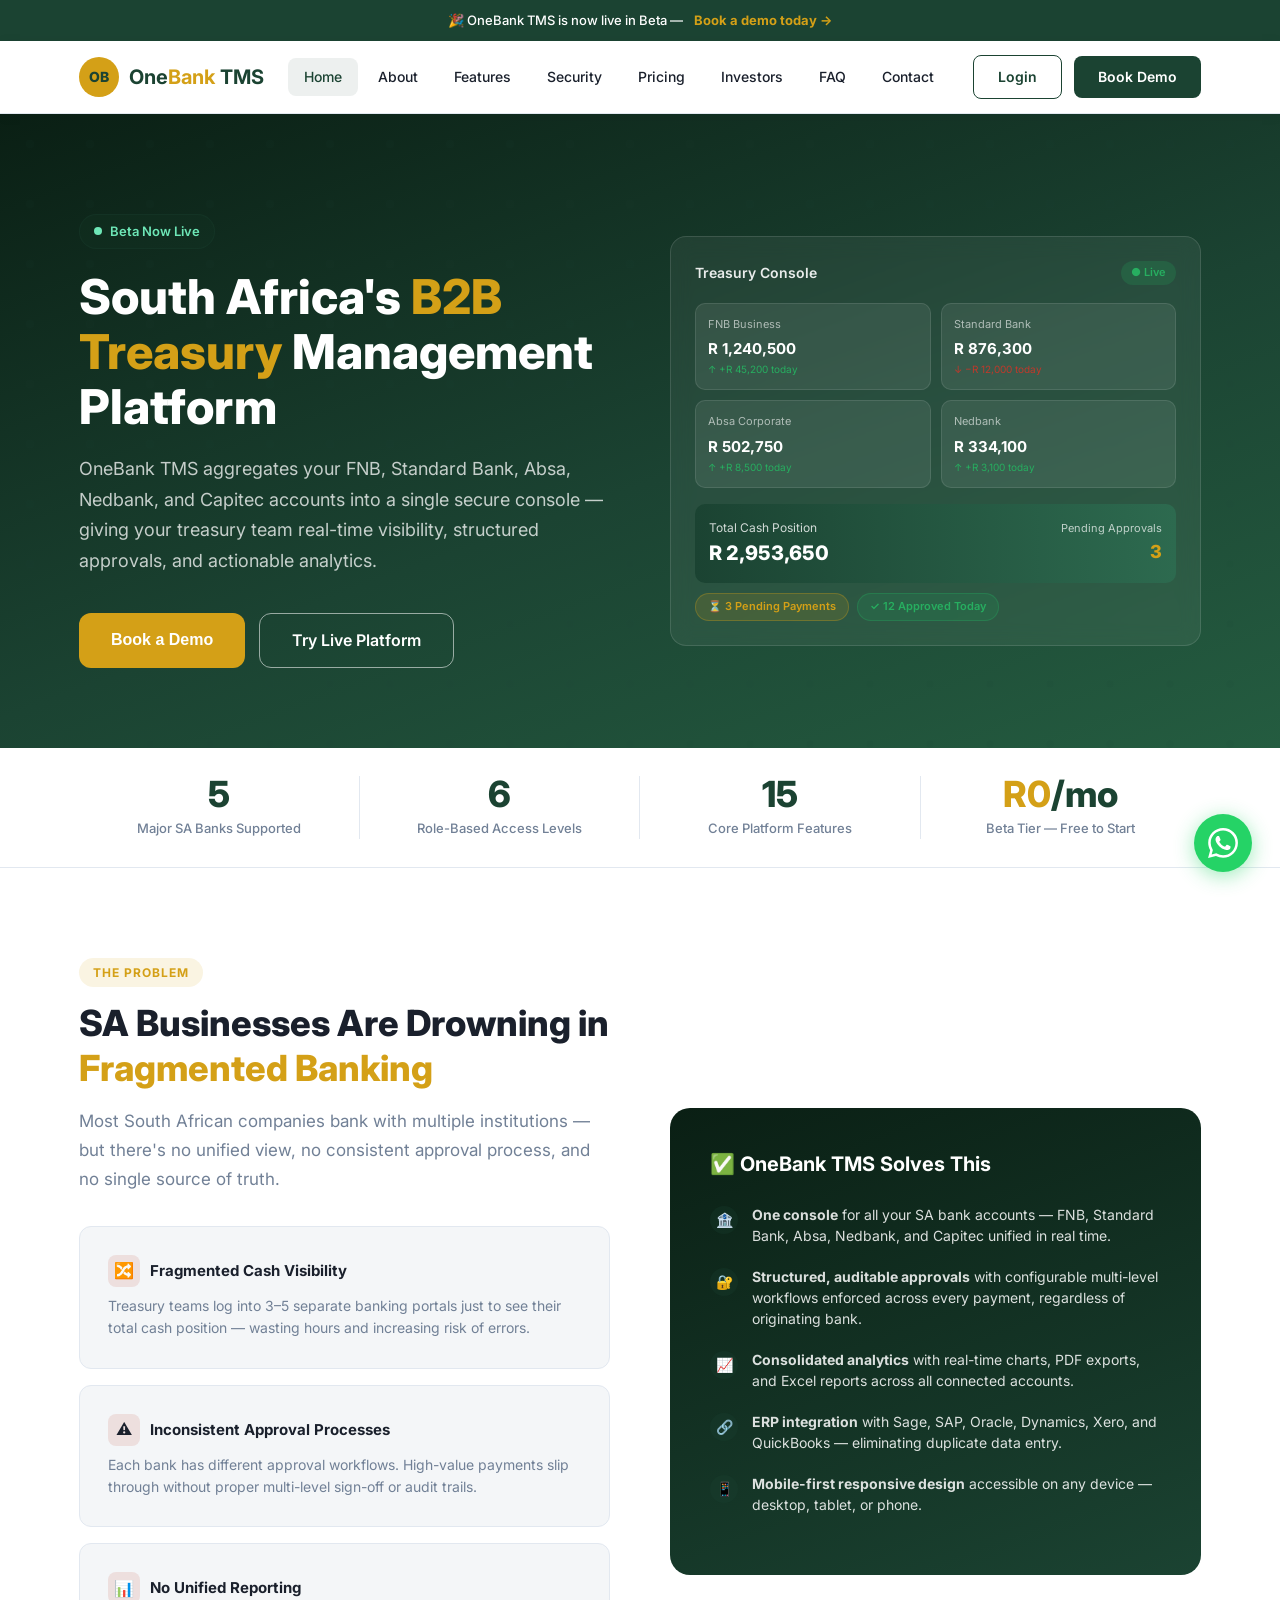
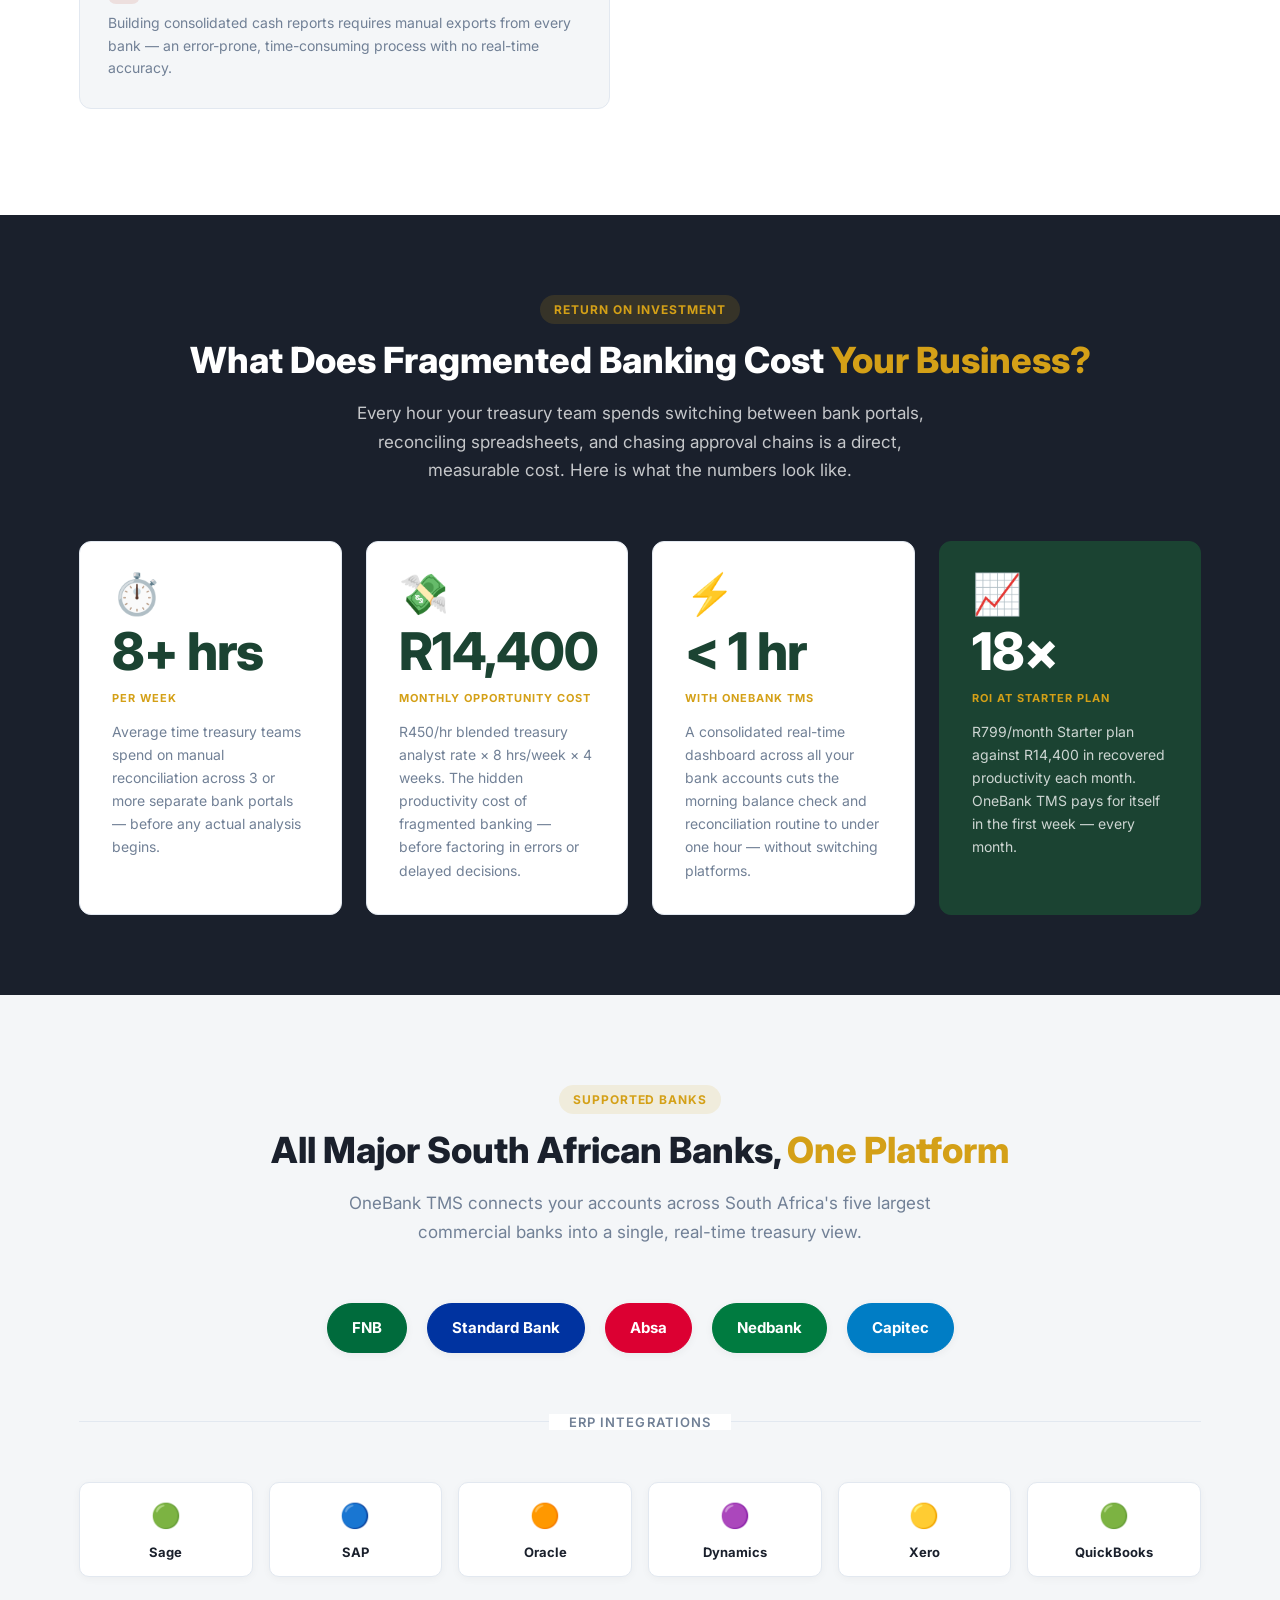
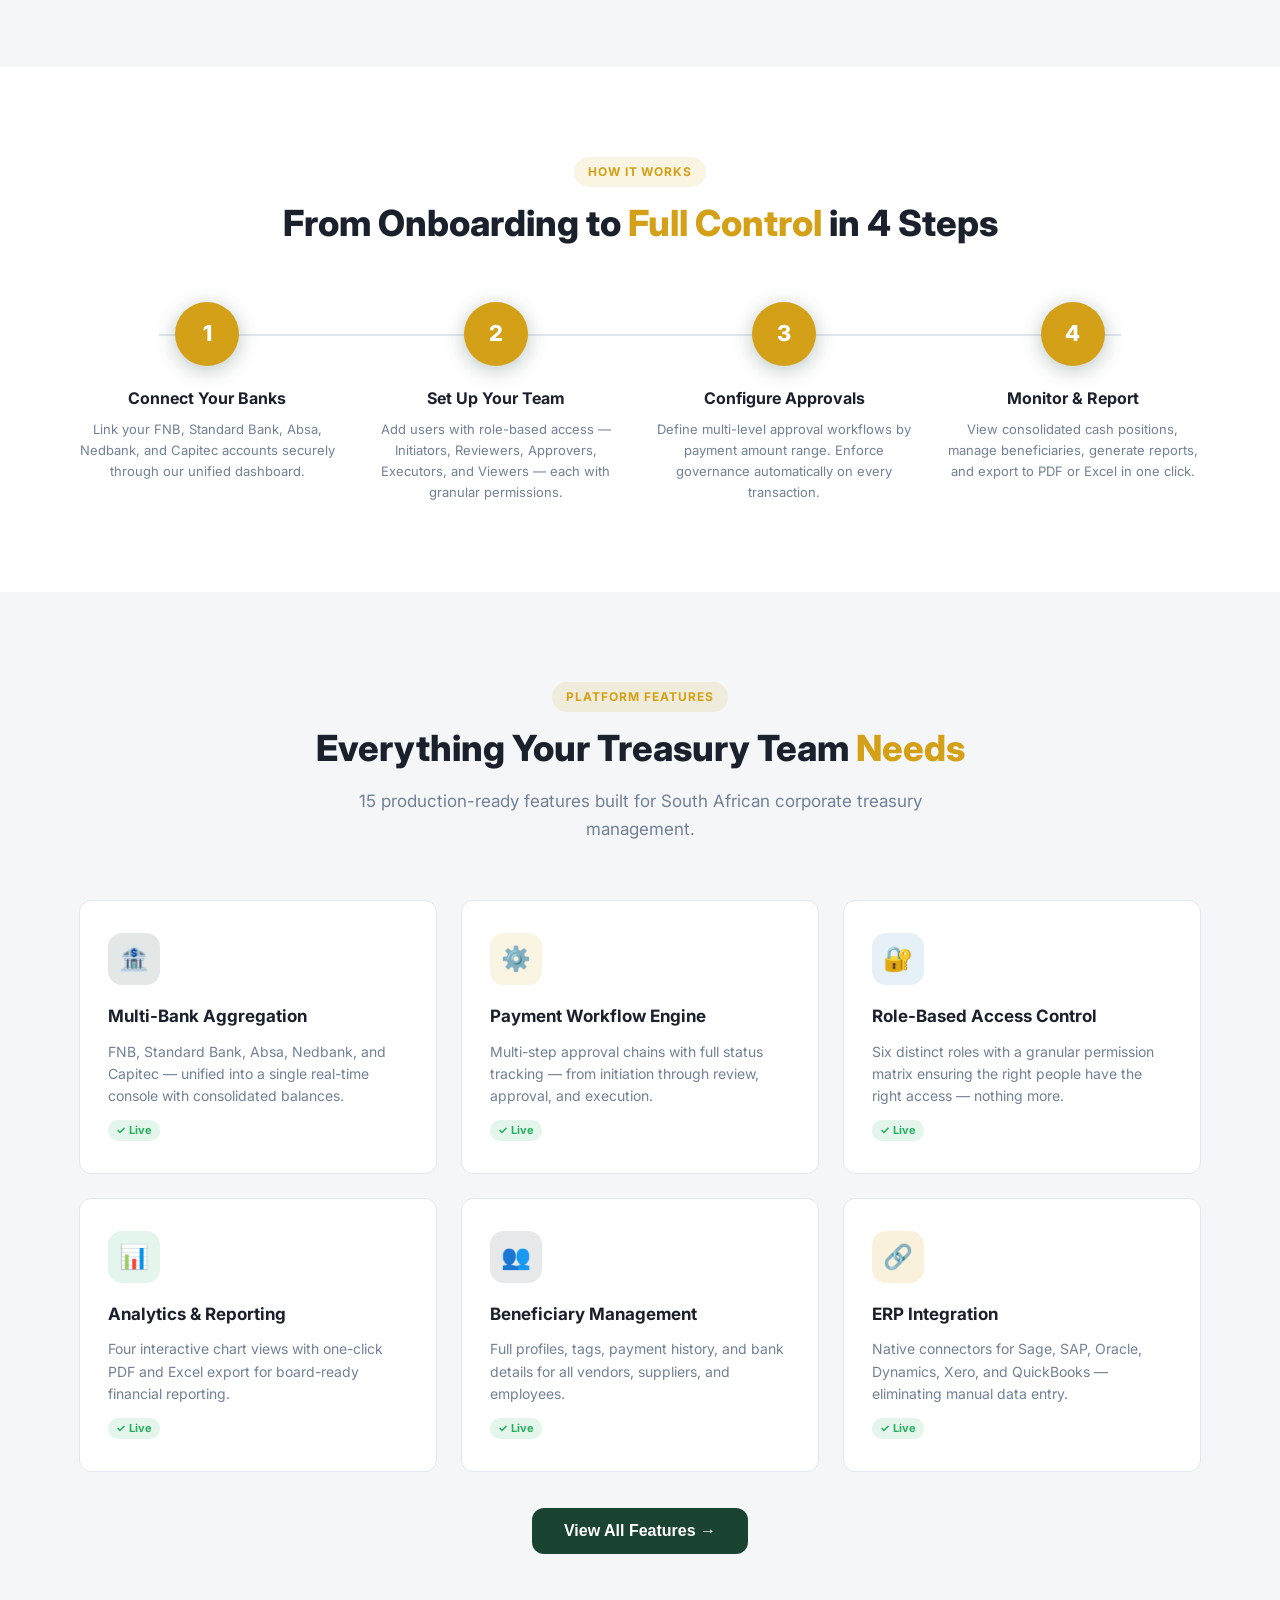
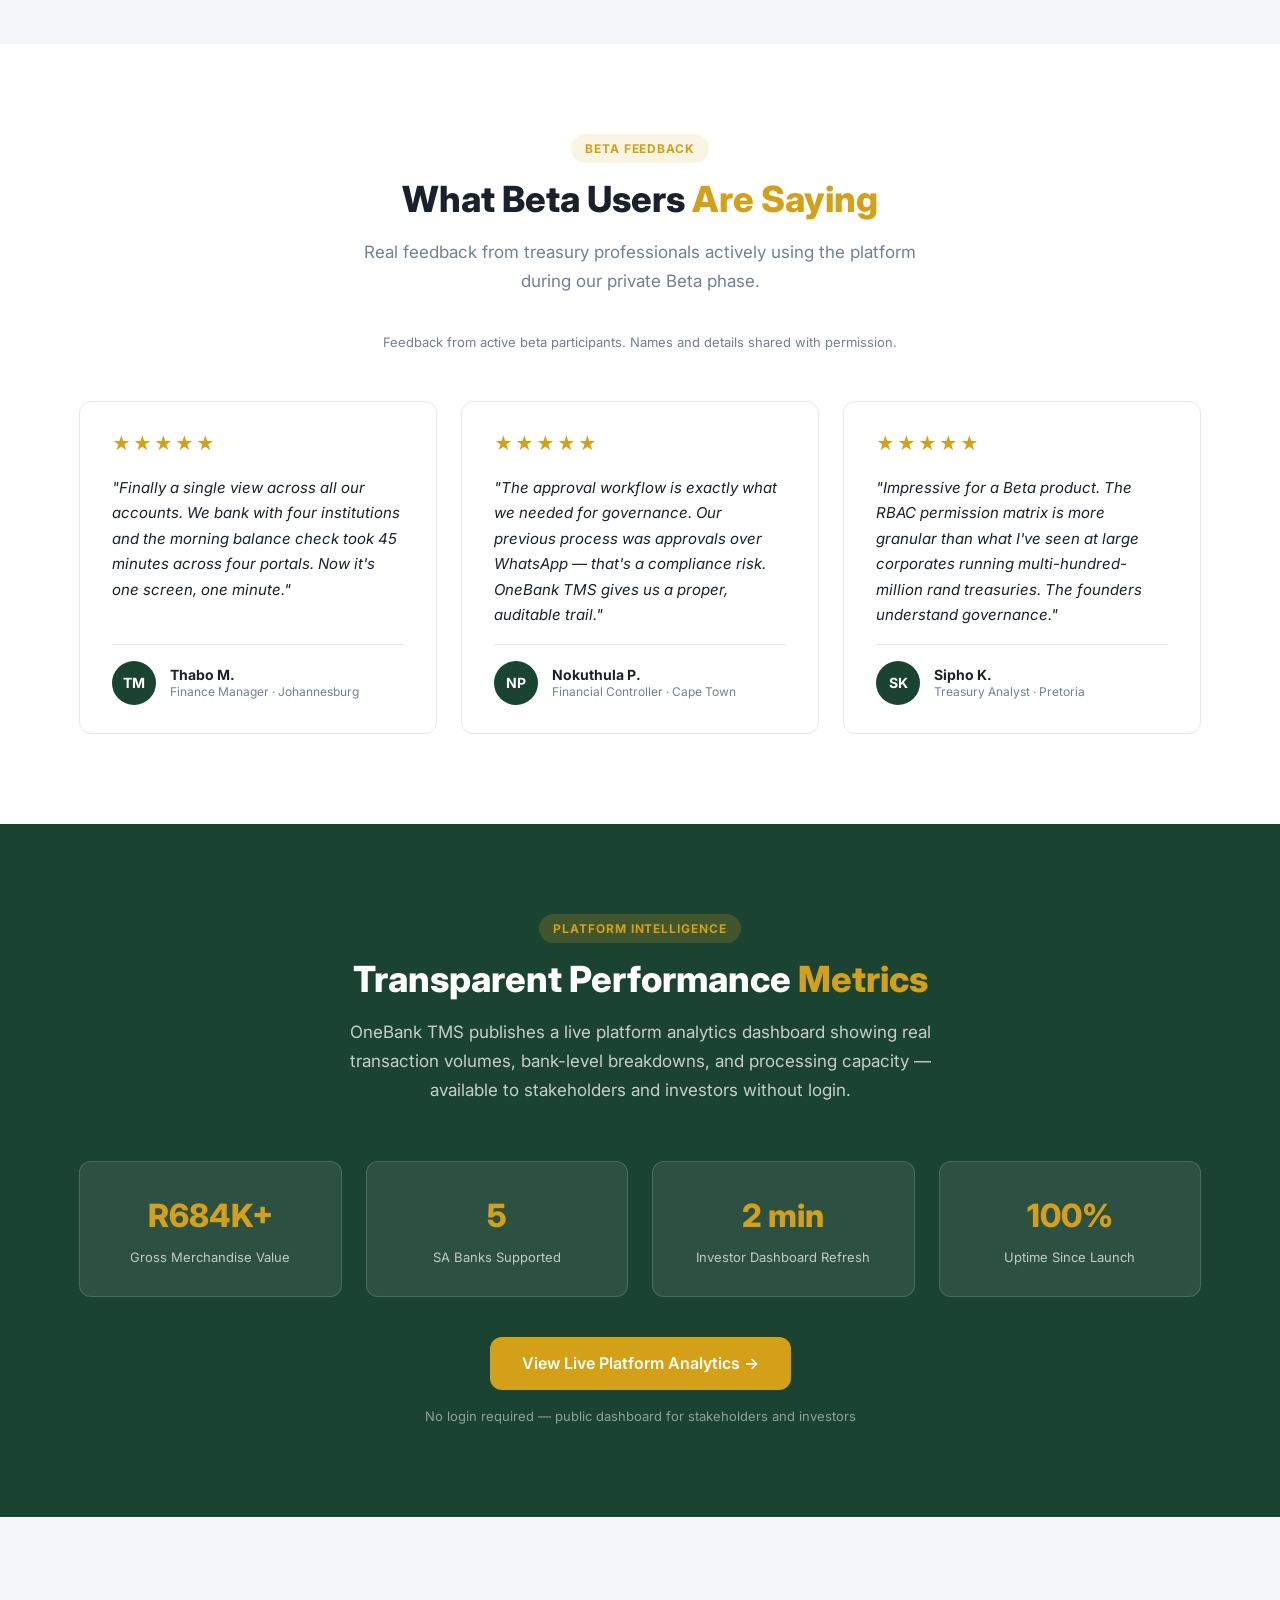
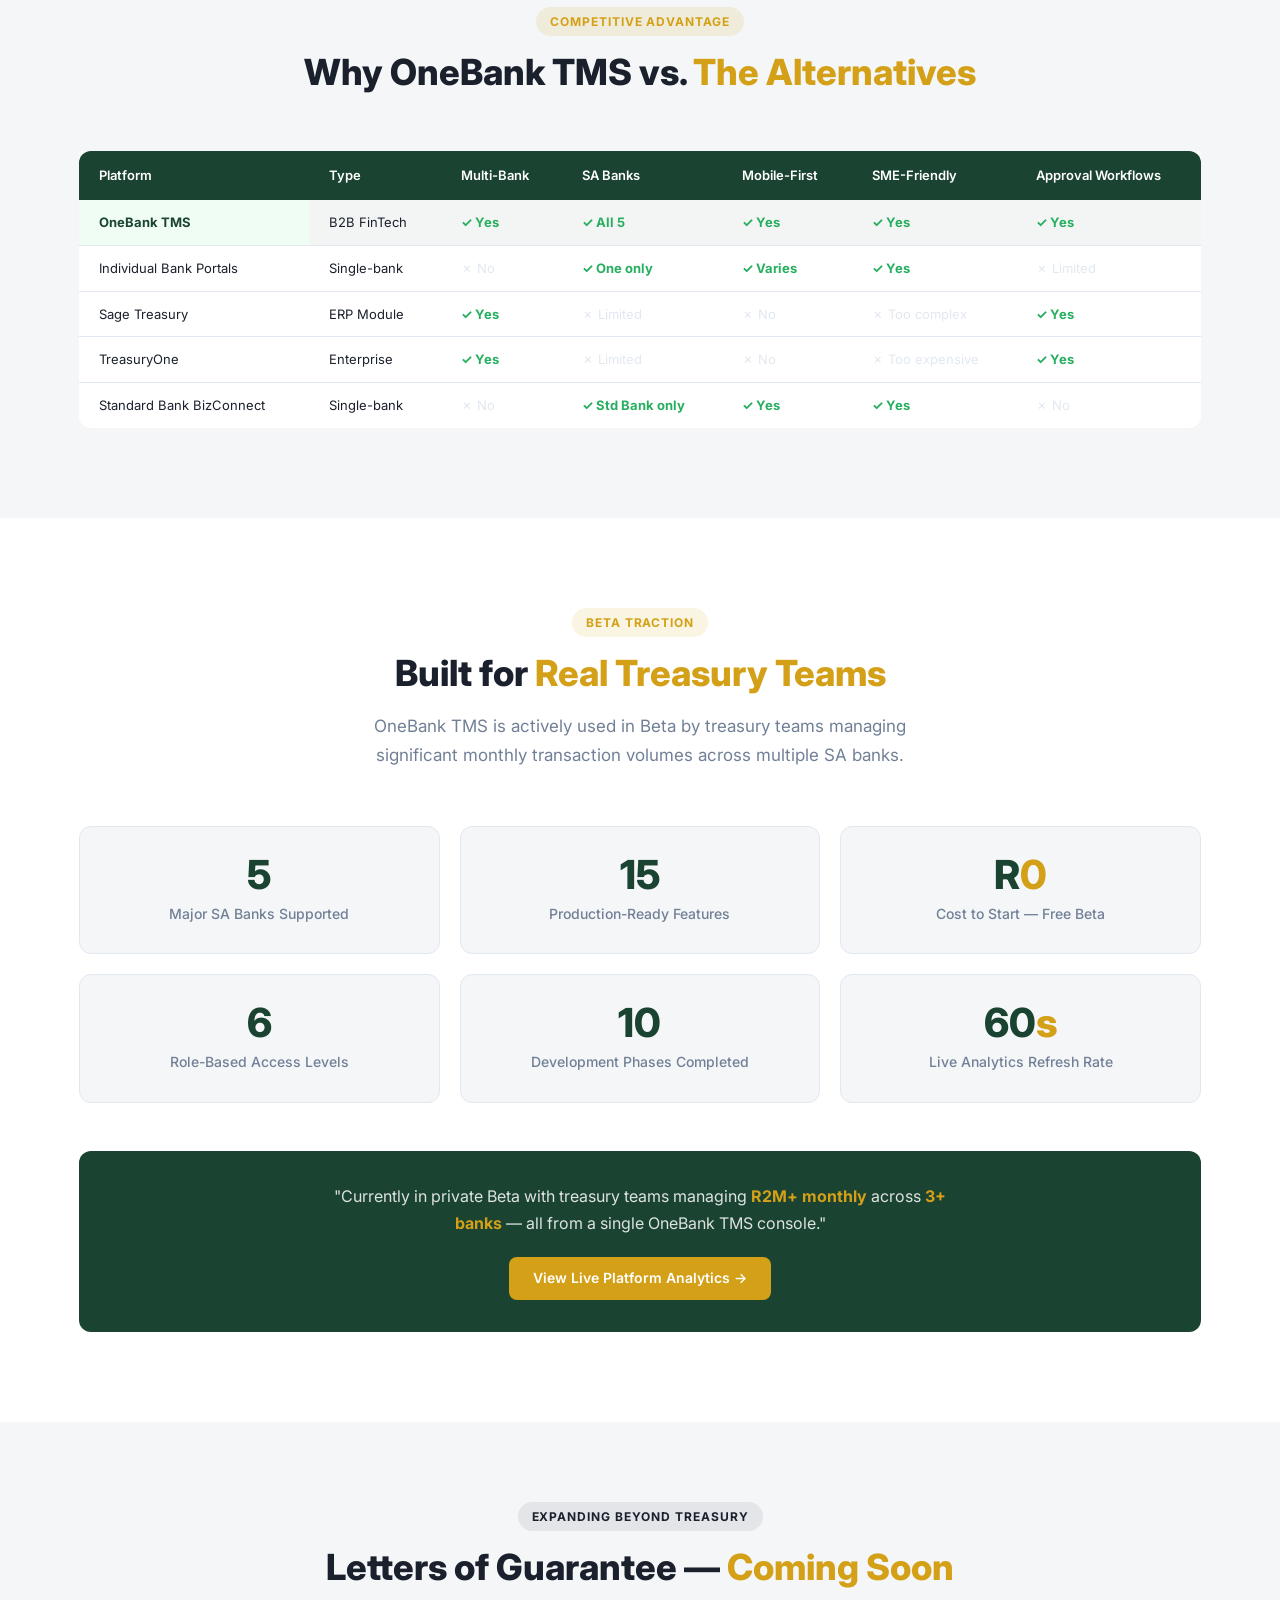
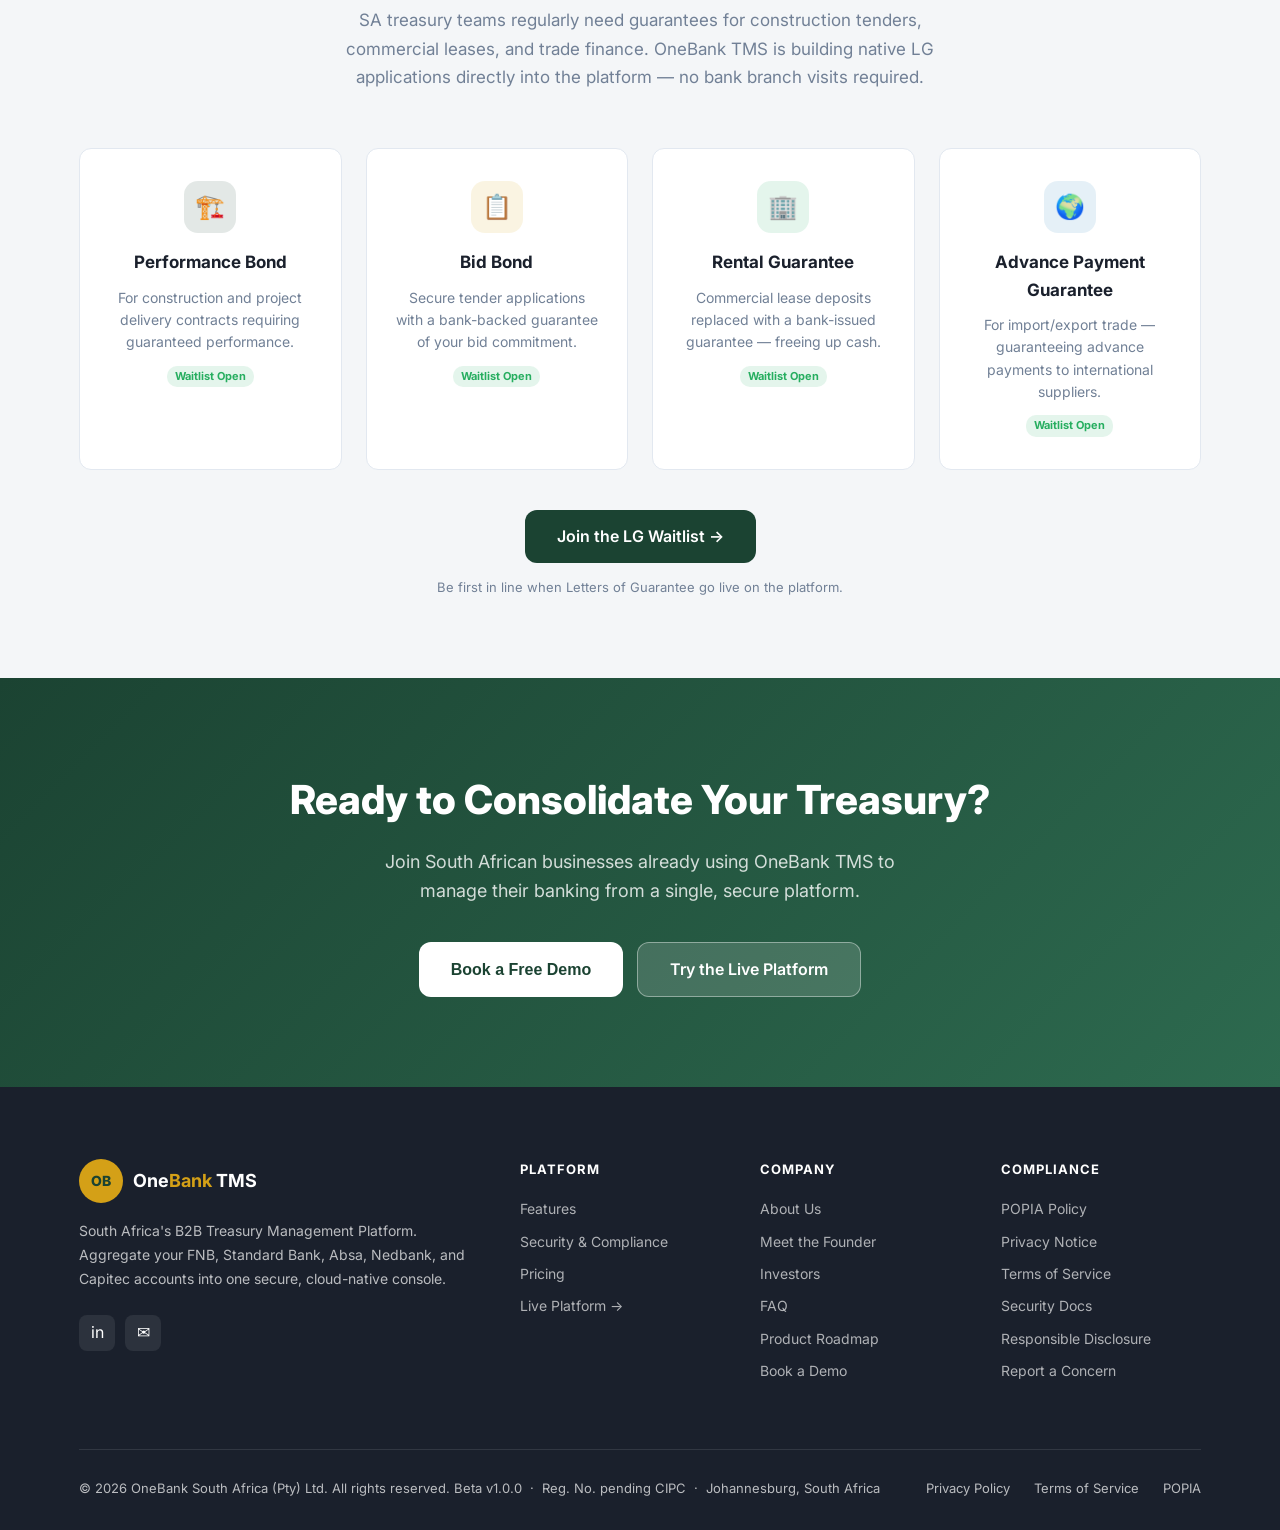
==== commit ce270243: "fix(rebrand): update logo text — One<span>Bank</span> SA → TMS Sed missed these two instances (nav +" ====
--- a/index.html
+++ b/index.html
@@ -1544,7 +1544,7 @@
     <div class="header-inner">
       <div class="logo" onclick="showPage('home')">
         <div class="logo-mark">OB</div>
-        <span class="logo-text">One<span>Bank</span> SA</span>
+        <span class="logo-text">One<span>Bank</span> TMS</span>
       </div>
       <nav>
         <a id="nav-home"      class="active" onclick="showPage('home')">Home</a>
@@ -3516,7 +3516,7 @@
       <div class="footer-brand">
         <div class="logo">
           <div class="logo-mark">OB</div>
-          <span class="logo-text">One<span>Bank</span> SA</span>
+          <span class="logo-text">One<span>Bank</span> TMS</span>
         </div>
         <p class="footer-desc">South Africa's B2B Treasury Management Platform. Aggregate your FNB, Standard Bank, Absa, Nedbank, and Capitec accounts into one secure, cloud-native console.</p>
         <div class="footer-socials">
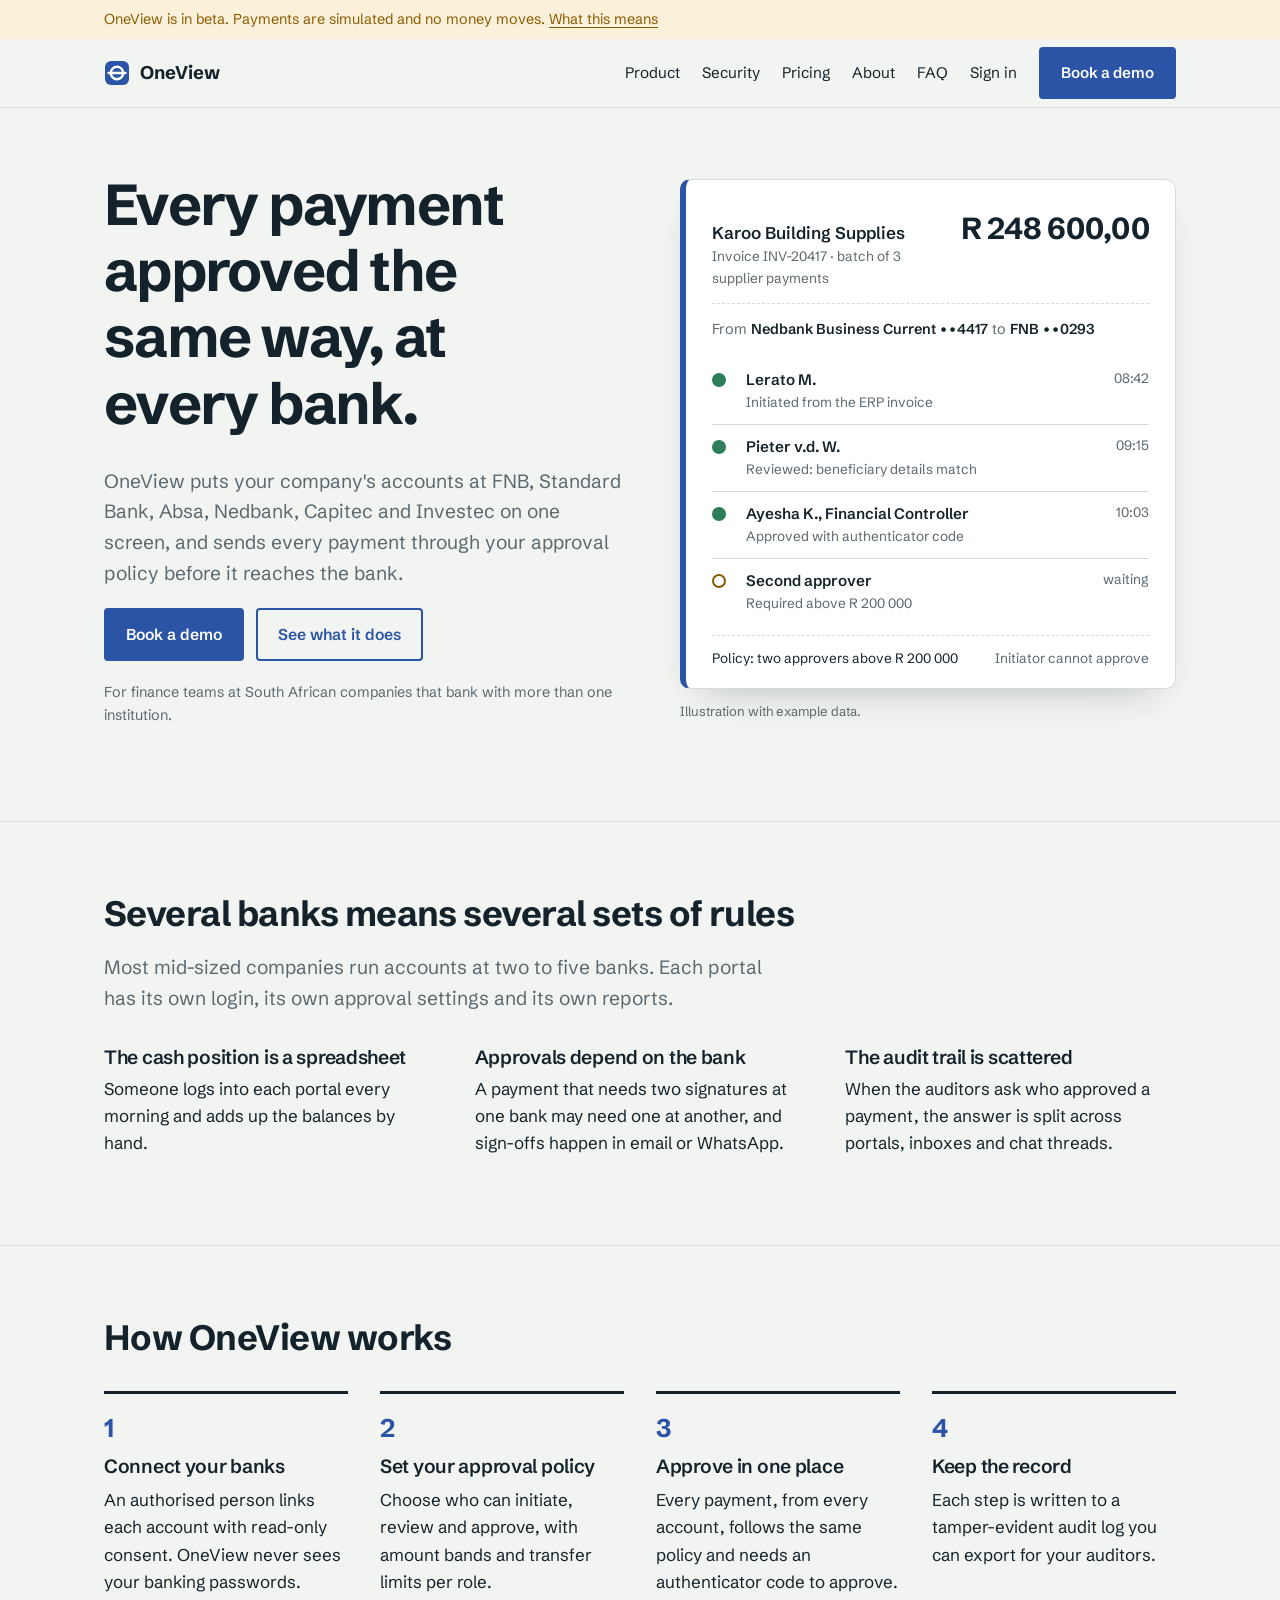
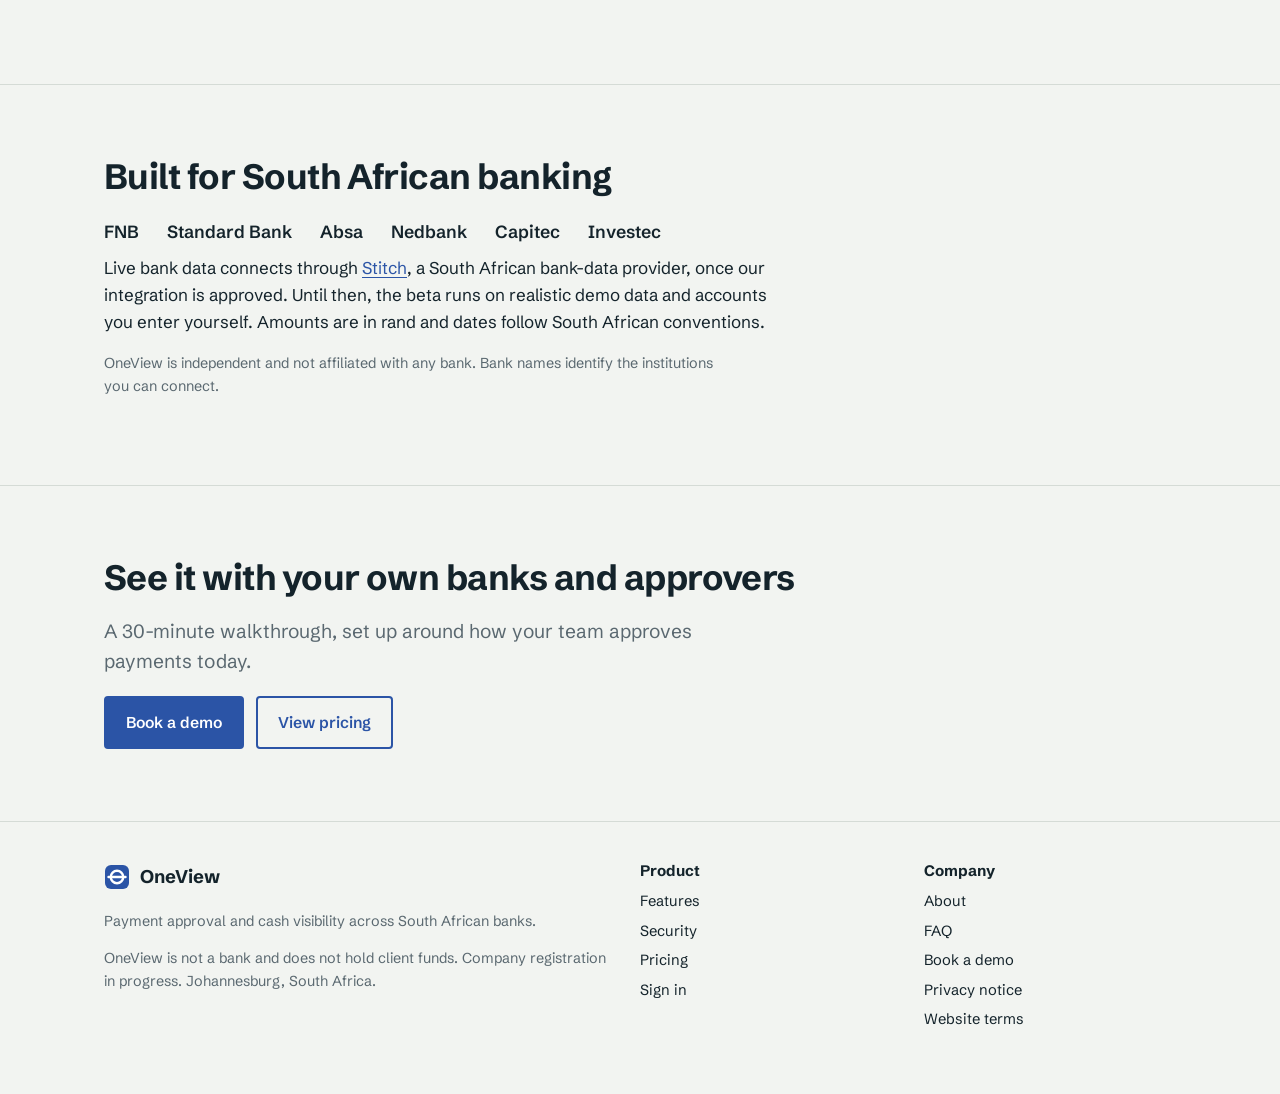
==== commit a082bce4: "Rebuild the marketing site as OneView - Rename OneBank TMS to OneView (Banks Act s22(5) bars "bank" " ====
--- a/index.html
+++ b/index.html
@@ -1,3702 +1,148 @@
-<!DOCTYPE html>
-<html lang="en">
+<!doctype html>
+<html lang="en-ZA">
 <head>
-  <meta charset="UTF-8" />
-  <meta name="viewport" content="width=device-width, initial-scale=1.0" />
-  <title>OneBank TMS — South Africa's B2B Treasury Management Platform</title>
-  <meta name="description" content="OneBank TMS aggregates your FNB, Standard Bank, Absa, Nedbank, and Capitec accounts into one secure treasury console. Manage payments, approvals, and analytics from a single dashboard." />
-  <meta property="og:title" content="OneBank TMS — South Africa's Treasury Management Platform" />
-  <meta property="og:description" content="OneBank TMS is a secure, cloud-native treasury management platform for South African businesses. Aggregate FNB, Standard Bank, Absa, Nedbank and Capitec into one console." />
-  <meta property="og:type" content="website" />
-  <meta property="og:url" content="https://onebank-sa.netlify.app" />
-  <meta property="og:image" content="https://onebank-sa.netlify.app/og-image.png" />
-  <meta property="og:image:width" content="1200" />
-  <meta property="og:image:height" content="630" />
-  <meta property="og:site_name" content="OneBank TMS" />
-  <meta name="twitter:card" content="summary_large_image" />
-  <meta name="twitter:title" content="OneBank TMS — South Africa's Treasury Management Platform" />
-  <meta name="twitter:description" content="Aggregate all your SA bank accounts into one secure treasury console. Multi-step approvals, analytics, ERP integrations, POPIA compliant." />
-  <meta name="twitter:image" content="https://onebank-sa.netlify.app/og-image.png" />
-
-  <!-- JSON-LD Structured Data -->
-  <script type="application/ld+json">
-  {
-    "@context": "https://schema.org",
-    "@type": "SoftwareApplication",
-    "name": "OneBank TMS",
-    "url": "https://onebank-sa.netlify.app",
-    "description": "OneBank TMS is a B2B treasury management platform that aggregates South African bank accounts (FNB, Standard Bank, Absa, Nedbank, Capitec) into a single secure console for corporate treasury teams.",
-    "applicationCategory": "FinanceApplication",
-    "operatingSystem": "Web",
-    "offers": [
-      {
-        "@type": "Offer",
-        "name": "Beta",
-        "price": "0",
-        "priceCurrency": "ZAR",
-        "description": "Founding member access — invite only, up to 10 bank accounts"
-      },
-      {
-        "@type": "Offer",
-        "name": "Starter",
-        "price": "799",
-        "priceCurrency": "ZAR",
-        "description": "Entry-level paid plan — up to 5 bank accounts, per organisation per month"
-      },
-      {
-        "@type": "Offer",
-        "name": "Growth",
-        "price": "2499",
-        "priceCurrency": "ZAR",
-        "description": "Mid-market plan — up to 25 bank accounts, per organisation per month"
-      },
-      {
-        "@type": "Offer",
-        "name": "Enterprise",
-        "priceCurrency": "ZAR",
-        "description": "Custom pricing — unlimited bank accounts, dedicated SLA, white-label option"
-      }
-    ],
-    "author": {
-      "@type": "Person",
-      "name": "Bonginkosi Gerald Masuku",
-      "jobTitle": "Founder & CEO",
-      "alumniOf": {
-        "@type": "CollegeOrUniversity",
-        "name": "Gordon Institute of Business Science, University of Pretoria"
-      },
-      "url": "https://www.linkedin.com/in/bonginkosi-masuku-mba-6802315a"
-    },
-    "publisher": {
-      "@type": "Organization",
-      "name": "OneBank TMS",
-      "url": "https://onebank-sa.netlify.app",
-      "contactPoint": {
-        "@type": "ContactPoint",
-        "email": "bongimsk80@gmail.com",
-        "contactType": "Customer Support"
-      },
-      "areaServed": "ZA",
-      "foundingDate": "2026"
-    }
-  }
-  </script>
-
-  <link rel="preconnect" href="https://fonts.googleapis.com" />
-  <link rel="preconnect" href="https://fonts.gstatic.com" crossorigin />
-  <link href="https://fonts.googleapis.com/css2?family=Inter:wght@300;400;500;600;700;800&display=swap" rel="stylesheet" />
-  <style>
-    /* =====================
-       DESIGN SYSTEM — OneBank TMS Brand Palette
-       ===================== */
-    :root {
-      /* Primary — Forest Green */
-      --primary:        #1B4332;
-      --primary-dark:   #2D6A4F;
-      --primary-deep:   #0A1F14;
-      --primary-light:  #F0FDF4;
-
-      /* Accent — Gold */
-      --orange:         #D4A017;
-      --accent:         #D4A017;
-      --accent-hover:   #A07810;
-      --yellow:         #D4A017;
-
-      /* Neutral */
-      --navy:           #1A202C;
-      --dark:           #1A202C;
-      --medium:         #718096;
-      --muted:          #A0AEC0;
-      --light-bg:       #F4F6F8;
-      --border:         #E2E8F0;
-      --white:          #FFFFFF;
-      --surface:        #FFFFFF;
-
-      /* Semantic */
-      --success:        #27AE60;
-      --success-light:  #F0FDF4;
-      --warning:        #E67E22;
-      --warning-light:  #FFF7ED;
-      --error:          #C0392B;
-      --error-light:    #FFF1F2;
-      --info:           #2980B9;
-      --info-light:     #EFF6FF;
-
-      /* SA Bank Brand Colours */
-      --bank-fnb:       #006B3C;
-      --bank-std:       #0033A0;
-      --bank-absa:      #DC0032;
-      --bank-ned:       #007B40;
-      --bank-cap:       #007DC5;
-
-      /* Utility */
-      --shadow:         0 4px 24px rgba(26,32,44,0.10);
-      --radius:         12px;
-      --radius-sm:      8px;
-      --transition:     0.25s ease;
-    }
-
-    *, *::before, *::after { box-sizing: border-box; margin: 0; padding: 0; }
-    html { scroll-behavior: smooth; }
-    body {
-      font-family: 'Inter', sans-serif;
-      color: var(--dark);
-      background: var(--white);
-      font-size: 16px;
-      line-height: 1.6;
-    }
-    a { color: inherit; text-decoration: none; }
-    ul { list-style: none; }
-    img { max-width: 100%; display: block; }
-
-    .container {
-      width: 100%;
-      max-width: 1170px;
-      margin: 0 auto;
-      padding: 0 24px;
-    }
-
-    /* =====================  PAGES  ===================== */
-    .page { display: none; }
-    .page.active { display: block; }
-
-    /* =====================  HEADER / NAV  ===================== */
-    header {
-      position: sticky;
-      top: 0;
-      z-index: 100;
-      background: var(--white);
-      border-bottom: 1px solid var(--border);
-      box-shadow: 0 2px 12px rgba(26,32,44,0.06);
-    }
-    .header-inner {
-      display: flex;
-      align-items: center;
-      justify-content: space-between;
-      height: 72px;
-    }
-    .logo {
-      display: flex;
-      align-items: center;
-      gap: 10px;
-      cursor: pointer;
-      flex-shrink: 0;
-    }
-    .logo-mark {
-      width: 40px; height: 40px;
-      background: var(--accent);
-      border-radius: 50%;
-      display: flex; align-items: center; justify-content: center;
-      color: var(--primary); font-weight: 800; font-size: 14px;
-    }
-    .logo-text { font-size: 20px; font-weight: 700; color: var(--primary); }
-    .logo-text span { color: var(--accent); }
-
-    nav { display: flex; align-items: center; gap: 4px; }
-    nav a {
-      padding: 8px 16px;
-      border-radius: var(--radius-sm);
-      font-size: 14px;
-      font-weight: 500;
-      color: var(--dark);
-      cursor: pointer;
-      transition: background var(--transition), color var(--transition);
-    }
-    nav a:hover, nav a.active {
-      background: rgba(27,67,50,0.08);
-      color: var(--primary);
-    }
-    .header-actions { display: flex; align-items: center; gap: 12px; }
-    .btn {
-      display: inline-flex; align-items: center; justify-content: center;
-      padding: 10px 24px;
-      border-radius: var(--radius-sm);
-      font-size: 14px; font-weight: 600;
-      cursor: pointer;
-      transition: all var(--transition);
-      border: none; outline: none;
-    }
-    .btn-primary {
-      background: var(--primary);
-      color: white;
-    }
-    .btn-primary:hover { background: var(--primary-dark); transform: translateY(-1px); box-shadow: 0 6px 20px rgba(27,67,50,0.35); }
-    .btn-outline {
-      background: transparent;
-      color: var(--primary);
-      border: 1.5px solid var(--primary);
-    }
-    .btn-outline:hover { background: var(--primary); color: white; }
-    .btn-lg { padding: 14px 32px; font-size: 16px; border-radius: var(--radius); }
-
-    /* Hero dark-background button overrides */
-    .hero-actions .btn-primary { background: var(--accent); color: white; }
-    .hero-actions .btn-primary:hover { background: var(--accent-hover); transform: translateY(-1px); box-shadow: 0 6px 20px rgba(212,160,23,0.4); }
-    .hero-actions .btn-outline { background: transparent; color: white; border-color: rgba(255,255,255,0.55); }
-    .hero-actions .btn-outline:hover { background: rgba(255,255,255,0.12); color: white; border-color: white; transform: translateY(-1px); }
-    .btn-orange { background: var(--orange); color: white; }
-    .btn-orange:hover { background: #A07810; transform: translateY(-1px); box-shadow: 0 6px 20px rgba(212,160,23,0.35); }
-
-    /* =====================  HERO  ===================== */
-    .hero {
-      background: linear-gradient(160deg, #0A1F14 0%, #1B4332 55%, #245C40 100%);
-      padding: 100px 0 80px;
-      position: relative;
-      overflow: hidden;
-    }
-    .hero::before {
-      content: '';
-      position: absolute; inset: 0;
-      background: url("data:image/svg+xml,%3Csvg width='60' height='60' viewBox='0 0 60 60' xmlns='http://www.w3.org/2000/svg'%3E%3Cg fill='none' fill-rule='evenodd'%3E%3Cg fill='%231B4332' fill-opacity='0.08'%3E%3Ccircle cx='30' cy='30' r='4'/%3E%3C/g%3E%3C/g%3E%3C/svg%3E");
-    }
-    .hero-inner {
-      display: grid;
-      grid-template-columns: 1fr 1fr;
-      gap: 60px;
-      align-items: center;
-      position: relative;
-    }
-    .hero-badge {
-      display: inline-flex; align-items: center; gap: 8px;
-      background: rgba(27,67,50,0.15);
-      border: 1px solid rgba(27,67,50,0.3);
-      color: #6EE7B7;
-      font-size: 13px; font-weight: 600;
-      padding: 6px 14px;
-      border-radius: 20px;
-      margin-bottom: 20px;
-    }
-    .hero-badge .dot {
-      width: 8px; height: 8px; border-radius: 50%;
-      background: #6EE7B7;
-      animation: pulse-dot 1.8s ease-in-out infinite;
-    }
-    @keyframes pulse-dot {
-      0%, 100% { transform: scale(1); box-shadow: 0 0 0 0 rgba(110,231,183,0.7); }
-      50% { transform: scale(1.25); box-shadow: 0 0 0 8px rgba(110,231,183,0); }
-    }
-    .hero h1 {
-      font-size: 48px; font-weight: 800; line-height: 1.15;
-      color: white;
-      margin-bottom: 20px;
-    }
-    .hero h1 span { color: var(--accent); }
-    .hero p {
-      font-size: 18px; color: rgba(255,255,255,0.75);
-      margin-bottom: 36px; line-height: 1.7;
-    }
-    .hero-actions { display: flex; gap: 14px; flex-wrap: wrap; }
-    .hero-dashboard {
-      background: rgba(255,255,255,0.06);
-      border: 1px solid rgba(255,255,255,0.12);
-      border-radius: 16px;
-      padding: 24px;
-      backdrop-filter: blur(10px);
-    }
-    .dash-header {
-      display: flex; justify-content: space-between; align-items: center;
-      margin-bottom: 18px;
-    }
-    .dash-title { color: rgba(255,255,255,0.9); font-weight: 600; font-size: 14px; }
-    .dash-badge { background: rgba(39,174,96,0.2); color: #27AE60; font-size: 11px; font-weight: 600; padding: 3px 10px; border-radius: 20px; }
-    .dash-banks {
-      display: grid; grid-template-columns: repeat(2, 1fr); gap: 10px;
-      margin-bottom: 16px;
-    }
-    .dash-bank {
-      background: rgba(255,255,255,0.08);
-      border: 1px solid rgba(255,255,255,0.1);
-      border-radius: 10px; padding: 12px;
-    }
-    .dash-bank-name { color: rgba(255,255,255,0.6); font-size: 11px; margin-bottom: 4px; }
-    .dash-bank-amt { color: white; font-weight: 700; font-size: 15px; }
-    .dash-bank-chg { font-size: 10px; }
-    .dash-bank-chg.pos { color: #27AE60; }
-    .dash-bank-chg.neg { color: #C0392B; }
-    .dash-total {
-      background: linear-gradient(90deg, var(--primary), var(--primary-dark));
-      border-radius: 10px; padding: 14px;
-      display: flex; justify-content: space-between; align-items: center;
-    }
-    .dash-total-label { color: rgba(255,255,255,0.8); font-size: 12px; }
-    .dash-total-amt { color: white; font-size: 20px; font-weight: 800; }
-    .pending-row {
-      margin-top: 10px;
-      display: flex; gap: 8px;
-    }
-    .pending-chip {
-      background: rgba(212,160,23,0.15);
-      border: 1px solid rgba(212,160,23,0.3);
-      color: var(--orange);
-      font-size: 11px; font-weight: 600;
-      padding: 4px 12px; border-radius: 20px;
-    }
-    .approved-chip {
-      background: rgba(39,174,96,0.15);
-      border: 1px solid rgba(39,174,96,0.3);
-      color: #27AE60;
-      font-size: 11px; font-weight: 600;
-      padding: 4px 12px; border-radius: 20px;
-    }
-
-    /* =====================  STATS BAR  ===================== */
-    .stats-bar {
-      background: var(--white);
-      border-bottom: 1px solid var(--border);
-      padding: 28px 0;
-    }
-    .stats-inner {
-      display: grid;
-      grid-template-columns: repeat(4, 1fr);
-      gap: 0;
-    }
-    .stat-item {
-      text-align: center;
-      padding: 0 20px;
-      border-right: 1px solid var(--border);
-    }
-    .stat-item:last-child { border-right: none; }
-    .stat-num {
-      font-size: 36px; font-weight: 800;
-      color: var(--primary);
-      line-height: 1;
-      margin-bottom: 6px;
-    }
-    .stat-num span { color: var(--orange); }
-    .stat-label { font-size: 13px; color: var(--medium); font-weight: 500; }
-
-    /* =====================  SECTION BASE  ===================== */
-    section { padding: 90px 0; }
-    .section-tag {
-      display: inline-block;
-      background: rgba(212,160,23,0.12);
-      color: var(--accent);
-      font-size: 12px; font-weight: 700;
-      padding: 5px 14px;
-      border-radius: 20px;
-      letter-spacing: 0.08em; text-transform: uppercase;
-      margin-bottom: 14px;
-    }
-    .section-heading {
-      font-size: 36px; font-weight: 800;
-      color: var(--navy);
-      line-height: 1.25;
-      margin-bottom: 16px;
-    }
-    .section-heading span { color: var(--accent); }
-    .section-sub {
-      font-size: 17px; color: var(--medium);
-      max-width: 600px;
-      line-height: 1.7;
-    }
-    .section-header { margin-bottom: 56px; }
-    .text-center { text-align: center; }
-    .text-center .section-sub { margin: 0 auto; }
-
-    /* =====================  PROBLEM / SOLUTION  ===================== */
-    .problem-grid {
-      display: grid;
-      grid-template-columns: 1fr 1fr;
-      gap: 60px;
-      align-items: center;
-    }
-    .problem-card {
-      background: var(--light-bg);
-      border: 1px solid var(--border);
-      border-radius: var(--radius);
-      padding: 28px;
-      margin-bottom: 16px;
-    }
-    .problem-card h4 {
-      font-size: 15px; font-weight: 700;
-      color: var(--navy); margin-bottom: 8px;
-      display: flex; align-items: center; gap: 10px;
-    }
-    .problem-icon {
-      width: 32px; height: 32px;
-      background: rgba(192,57,43,0.12);
-      border-radius: 8px;
-      display: flex; align-items: center; justify-content: center;
-      font-size: 16px;
-    }
-    .solution-icon {
-      width: 32px; height: 32px;
-      background: rgba(27,67,50,0.12);
-      border-radius: 8px;
-      display: flex; align-items: center; justify-content: center;
-      font-size: 16px;
-    }
-    .problem-card p { font-size: 14px; color: var(--medium); }
-    .solution-visual {
-      background: linear-gradient(160deg, #0A1F14, #1B4332);
-      border-radius: 20px;
-      padding: 40px;
-      color: white;
-    }
-    .sv-title { font-size: 20px; font-weight: 700; margin-bottom: 24px; }
-    .sv-item {
-      display: flex; align-items: flex-start; gap: 14px;
-      margin-bottom: 20px;
-    }
-    .sv-check {
-      width: 28px; height: 28px; border-radius: 50%;
-      background: rgba(27,67,50,0.25);
-      display: flex; align-items: center; justify-content: center;
-      flex-shrink: 0; font-size: 14px; margin-top: 2px;
-    }
-    .sv-text { font-size: 14px; color: rgba(255,255,255,0.85); line-height: 1.5; }
-
-    /* =====================  FEATURES GRID  ===================== */
-    .features-grid {
-      display: grid;
-      grid-template-columns: repeat(3, 1fr);
-      gap: 24px;
-    }
-    .feature-card {
-      background: var(--white);
-      border: 1px solid var(--border);
-      border-radius: var(--radius);
-      padding: 32px 28px;
-      transition: all var(--transition);
-      position: relative;
-      overflow: hidden;
-    }
-    .feature-card::before {
-      content: '';
-      position: absolute; top: 0; left: 0; right: 0; height: 3px;
-      background: linear-gradient(90deg, var(--accent), var(--primary));
-      opacity: 0;
-      transition: opacity var(--transition);
-    }
-    /* Standalone feature-card hover (when NOT inside a hovered grid — e.g. single cards) */
-    .feature-card:hover { box-shadow: var(--shadow); transform: translateY(-8px) scale(1.02); border-color: transparent; }
-    .feature-card:hover::before { opacity: 1; }
-    /* When inside a hovered grid, the sibling-dim rules take over and show the gold accent line */
-    .features-grid:hover .feature-card:hover::before { opacity: 1; }
-    .feature-icon {
-      width: 52px; height: 52px;
-      border-radius: 14px;
-      display: flex; align-items: center; justify-content: center;
-      font-size: 24px;
-      margin-bottom: 18px;
-    }
-    .feature-card h3 { font-size: 17px; font-weight: 700; color: var(--navy); margin-bottom: 10px; }
-    .feature-card p { font-size: 14px; color: var(--medium); line-height: 1.6; }
-    .feature-status {
-      display: inline-block;
-      background: rgba(39,174,96,0.12);
-      color: #27AE60;
-      font-size: 11px; font-weight: 700;
-      padding: 2px 8px; border-radius: 10px;
-      margin-top: 12px;
-    }
-
-    /* icon bg colors */
-    .icon-blue   { background: rgba(27,67,50,0.12); }
-    .icon-orange { background: rgba(212,160,23,0.12); }
-    .icon-green  { background: rgba(39,174,96,0.12); }
-    .icon-purple { background: rgba(41,128,185,0.12); }
-    .icon-navy   { background: rgba(26,32,44,0.10); }
-    .icon-yellow { background: rgba(212,160,23,0.15); }
-
-    /* 4-col grid — collapses responsively */
-    .grid-4 { grid-template-columns: repeat(4, 1fr); }
-    @media (max-width: 960px) { .grid-4 { grid-template-columns: repeat(2, 1fr); } }
-    @media (max-width: 640px) { .grid-4 { grid-template-columns: 1fr; } }
-
-    /* =====================  BANKS / INTEGRATIONS  ===================== */
-    .banks-section { background: var(--light-bg); }
-    .banks-row {
-      display: flex; justify-content: center; align-items: center;
-      gap: 20px; flex-wrap: wrap;
-      margin-top: 48px;
-    }
-    .bank-chip {
-      display: flex; align-items: center; gap: 10px;
-      background: var(--white);
-      border: 1px solid var(--border);
-      border-radius: 40px;
-      padding: 12px 24px;
-      font-weight: 700; font-size: 15px;
-      color: var(--navy);
-      box-shadow: 0 2px 8px rgba(0,0,0,0.05);
-      transition: all var(--transition);
-    }
-    .bank-chip:hover { box-shadow: var(--shadow); transform: translateY(-2px); border-color: var(--primary); color: var(--primary); }
-    .bank-dot { width: 10px; height: 10px; border-radius: 50%; }
-
-    /* =====================  HOW IT WORKS  ===================== */
-    .steps-grid {
-      display: grid;
-      grid-template-columns: repeat(4, 1fr);
-      gap: 32px;
-      position: relative;
-    }
-    .steps-grid::before {
-      content: '';
-      position: absolute;
-      top: 32px; left: 80px; right: 80px;
-      height: 2px;
-      background: var(--border);
-      z-index: 0;
-    }
-    .step {
-      text-align: center;
-      position: relative; z-index: 1;
-    }
-    .step-num {
-      width: 64px; height: 64px;
-      border-radius: 50%;
-      background: var(--accent);
-      color: white;
-      font-size: 22px; font-weight: 800;
-      display: flex; align-items: center; justify-content: center;
-      margin: 0 auto 20px;
-      box-shadow: 0 4px 20px rgba(27,67,50,0.3);
-    }
-    .step h4 { font-size: 16px; font-weight: 700; color: var(--navy); margin-bottom: 8px; }
-    .step p { font-size: 13px; color: var(--medium); }
-
-    /* =====================  SECURITY  ===================== */
-    .security-section { background: linear-gradient(160deg, #0A1F14, #1B4332); }
-    .security-grid {
-      display: grid;
-      grid-template-columns: repeat(3, 1fr);
-      gap: 20px;
-    }
-    .security-card {
-      background: rgba(255,255,255,0.06);
-      border: 1px solid rgba(255,255,255,0.12);
-      border-radius: var(--radius);
-      padding: 28px;
-    }
-    .security-card h4 {
-      font-size: 15px; font-weight: 700;
-      color: white; margin-bottom: 10px;
-      display: flex; align-items: center; gap: 10px;
-    }
-    .security-card p { font-size: 13px; color: rgba(255,255,255,0.65); line-height: 1.6; }
-    .sec-icon {
-      width: 36px; height: 36px; border-radius: 9px;
-      background: rgba(27,67,50,0.2);
-      display: flex; align-items: center; justify-content: center;
-      font-size: 18px; flex-shrink: 0;
-    }
-    .sec-badge {
-      display: inline-flex; align-items: center; gap: 6px;
-      font-size: 11px; font-weight: 600;
-      color: #27AE60; margin-top: 10px;
-    }
-    .sec-badge::before { content: '✓'; }
-
-    /* =====================  ROLES TABLE  ===================== */
-    .roles-section { background: var(--light-bg); }
-    .roles-table-wrap {
-      overflow-x: auto;
-      -webkit-overflow-scrolling: touch;
-      /* Scroll-shadow trick: fades appear when content is out-of-view */
-      background:
-        linear-gradient(to right, #ffffff 30%, rgba(255,255,255,0)),
-        linear-gradient(to right, rgba(255,255,255,0), #ffffff 70%) 100% 0,
-        radial-gradient(farthest-side at 0% 50%, rgba(0,0,0,.12), transparent),
-        radial-gradient(farthest-side at 100% 50%, rgba(0,0,0,.12), transparent) 100% 0;
-      background-repeat: no-repeat;
-      background-color: #ffffff;
-      background-size: 40px 100%, 40px 100%, 12px 100%, 12px 100%;
-      background-attachment: local, local, scroll, scroll;
-    }
-    .roles-table th:first-child,
-    .roles-table td:first-child {
-      white-space: nowrap; min-width: 160px;
-      position: sticky; left: 0; z-index: 2;
-      box-shadow: 2px 0 6px rgba(0,0,0,0.10);
-    }
-    .roles-table th:first-child { background: var(--primary); }
-    .roles-table td:first-child { background: #ffffff; }
-    .roles-table tr:hover td:first-child { background: var(--light-bg); }
-    .roles-table .onebank-row td { background: rgba(27,67,50,0.05); }
-    .roles-table .onebank-row td:first-child { background: rgba(240,253,244,0.95); }
-    .table-scroll-hint { display: none; }
-    .roles-table {
-      width: 100%; border-collapse: collapse;
-      background: white;
-      border-radius: var(--radius);
-      overflow: hidden;
-      box-shadow: var(--shadow);
-    }
-    .roles-table th {
-      background: var(--primary);
-      color: white;
-      padding: 14px 20px;
-      font-size: 13px; font-weight: 600;
-      text-align: left;
-    }
-    .roles-table td {
-      padding: 12px 20px;
-      font-size: 13px;
-      border-bottom: 1px solid var(--border);
-    }
-    .roles-table tr:last-child td { border-bottom: none; }
-    .roles-table tr:hover td { background: var(--light-bg); }
-    .yes-cell { color: #27AE60; font-weight: 700; }
-    .no-cell { color: var(--border); }
-
-    /* =====================  PRICING  ===================== */
-    .pricing-grid {
-      display: grid;
-      grid-template-columns: repeat(4, 1fr);
-      gap: 20px;
-      align-items: start;
-    }
-    .price-card {
-      background: var(--white);
-      border: 1px solid var(--border);
-      border-radius: var(--radius);
-      padding: 36px 28px;
-      position: relative;
-    }
-    .price-card.featured {
-      background: linear-gradient(135deg, var(--primary), var(--primary-dark));
-      border-color: transparent;
-      transform: scale(1.04);
-      box-shadow: 0 12px 40px rgba(27,67,50,0.35);
-    }
-    .price-badge {
-      position: absolute; top: -14px; left: 50%;
-      transform: translateX(-50%);
-      background: var(--orange);
-      color: white; font-size: 11px; font-weight: 700;
-      padding: 4px 16px; border-radius: 20px;
-      white-space: nowrap;
-    }
-    .price-tier { font-size: 13px; font-weight: 700; text-transform: uppercase; letter-spacing: 0.08em; color: var(--medium); margin-bottom: 12px; }
-    .price-card.featured .price-tier { color: rgba(255,255,255,0.7); }
-    .price-amount {
-      font-size: 42px; font-weight: 800; color: var(--navy);
-      line-height: 1; margin-bottom: 6px;
-    }
-    .price-card.featured .price-amount { color: white; }
-    .price-period { font-size: 13px; color: var(--medium); margin-bottom: 24px; }
-    .price-card.featured .price-period { color: rgba(255,255,255,0.7); }
-    .price-features { margin-bottom: 28px; }
-    .price-feat {
-      display: flex; align-items: flex-start; gap: 10px;
-      font-size: 14px; color: var(--dark);
-      margin-bottom: 10px;
-    }
-    .price-card.featured .price-feat { color: rgba(255,255,255,0.9); }
-    .price-check { color: var(--primary); font-weight: 700; flex-shrink: 0; margin-top: 1px; }
-    .price-card.featured .price-check { color: var(--yellow); }
-    .btn-white { background: white; color: var(--primary); font-weight: 700; }
-    .btn-white:hover { background: var(--light-bg); }
-
-    /* =====================  CARD LIFT + SIBLING DIM  =====================
-       When the mouse is anywhere inside a card grid, all sibling cards step
-       back. The one card under the cursor lifts to the front.
-       ===================================================================== */
-
-    /* Ensure all cards can animate and stack */
-    .price-card, .feature-card, .security-card,
-    .tech-card, .traction-card, .roadmap-card {
-      transition: opacity 0.22s ease, transform 0.22s ease,
-                  box-shadow 0.22s ease, border-color 0.22s ease;
-      position: relative;
-    }
-
-    /* Step 1 — dim + shrink all cards when grid is hovered */
-    .pricing-grid:hover    .price-card,
-    .features-grid:hover   .feature-card,
-    .security-grid:hover   .security-card,
-    .tech-grid:hover       .tech-card,
-    .traction-grid:hover   .traction-card,
-    .roadmap-grid:hover    .roadmap-card {
-      opacity: 0.52;
-      transform: scale(0.97);
-    }
-
-    /* Featured pricing card starts at scale(1.04) — dim it but keep slightly larger */
-    .pricing-grid:hover .price-card.featured {
-      transform: scale(1.01);
-    }
-
-    /* Step 2 — the hovered card pops to the front */
-    .pricing-grid:hover    .price-card:hover,
-    .features-grid:hover   .feature-card:hover,
-    .tech-grid:hover       .tech-card:hover,
-    .traction-grid:hover   .traction-card:hover,
-    .roadmap-grid:hover    .roadmap-card:hover {
-      opacity: 1;
-      transform: translateY(-10px) scale(1.03);
-      box-shadow: 0 24px 52px rgba(27,67,50,0.14);
-      border-color: var(--primary);
-      z-index: 2;
-    }
-
-    /* Featured card lifts even higher (from scale 1.01 base) */
-    .pricing-grid:hover .price-card.featured:hover {
-      transform: translateY(-10px) scale(1.07);
-      box-shadow: 0 28px 56px rgba(27,67,50,0.45);
-      border-color: transparent;
-    }
-
-    /* Security cards are on a dark background — lighter glow instead of green border */
-    .security-grid:hover .security-card {
-      opacity: 0.45;
-      transform: scale(0.97);
-    }
-    .security-grid:hover .security-card:hover {
-      opacity: 1;
-      transform: translateY(-10px) scale(1.03);
-      background: rgba(255,255,255,0.12);
-      border-color: rgba(255,255,255,0.35);
-      box-shadow: 0 24px 52px rgba(0,0,0,0.35);
-    }
-
-    /* =====================  ROADMAP  ===================== */
-    .roadmap-grid {
-      display: grid;
-      grid-template-columns: repeat(3, 1fr);
-      gap: 24px;
-    }
-    .roadmap-card {
-      border: 1px solid var(--border);
-      border-radius: var(--radius);
-      padding: 28px;
-      position: relative;
-      overflow: hidden;
-    }
-    .roadmap-card::after {
-      content: '';
-      position: absolute; top: 0; left: 0; right: 0; height: 4px;
-    }
-    .roadmap-card.v1::after { background: var(--primary); }
-    .roadmap-card.v2::after { background: var(--orange); }
-    .roadmap-card.v3::after { background: var(--navy); }
-    .roadmap-version {
-      font-size: 12px; font-weight: 700;
-      text-transform: uppercase; letter-spacing: 0.08em;
-      margin-bottom: 6px;
-    }
-    .roadmap-card.v1 .roadmap-version { color: var(--primary); }
-    .roadmap-card.v2 .roadmap-version { color: var(--orange); }
-    .roadmap-card.v3 .roadmap-version { color: var(--navy); }
-    .roadmap-card h3 { font-size: 17px; font-weight: 700; color: var(--navy); margin-bottom: 8px; }
-    .roadmap-card .quarter { font-size: 13px; color: var(--medium); margin-bottom: 18px; }
-    .roadmap-item {
-      display: flex; align-items: flex-start; gap: 10px;
-      font-size: 13px; color: var(--dark);
-      margin-bottom: 8px; line-height: 1.45;
-    }
-    .roadmap-item::before { content: '→'; color: var(--medium); flex-shrink: 0; }
-
-    /* =====================  COMPETITOR TABLE  ===================== */
-    .competitor-section { background: var(--light-bg); }
-
-    /* =====================  TECH STACK  ===================== */
-    .tech-grid {
-      display: grid;
-      grid-template-columns: repeat(4, 1fr);
-      gap: 16px;
-    }
-    .tech-card {
-      background: white;
-      border: 1px solid var(--border);
-      border-radius: var(--radius-sm);
-      padding: 20px;
-      text-align: center;
-    }
-    .tech-card .tech-icon { font-size: 28px; margin-bottom: 10px; }
-    .tech-card h4 { font-size: 14px; font-weight: 700; color: var(--navy); margin-bottom: 4px; }
-    .tech-card p { font-size: 12px; color: var(--medium); }
-
-    /* =====================  FOUNDER SECTION  ===================== */
-    .founder-section { background: var(--light-bg); }
-    .founder-card {
-      display: grid;
-      grid-template-columns: 220px 1fr;
-      gap: 40px;
-      align-items: start;
-      background: white;
-      border-radius: var(--radius);
-      border: 1px solid var(--border);
-      padding: 40px;
-      box-shadow: var(--shadow);
-    }
-    .founder-avatar {
-      width: 160px; height: 160px;
-      border-radius: 50%;
-      object-fit: cover;
-      object-position: center top;
-      border: 4px solid var(--primary);
-      box-shadow: 0 6px 28px rgba(27,67,50,0.28);
-      margin: 0 auto;
-      flex-shrink: 0;
-      display: block;
-    }
-    .founder-meta { display: flex; flex-direction: column; justify-content: center; }
-    .founder-name { font-size: 26px; font-weight: 800; color: var(--navy); margin-bottom: 4px; }
-    .founder-title { font-size: 15px; font-weight: 600; color: var(--primary); margin-bottom: 18px; }
-    .founder-bio { font-size: 15px; color: var(--medium); line-height: 1.75; margin-bottom: 20px; }
-    .founder-creds {
-      display: flex; flex-wrap: wrap; gap: 8px;
-      margin-bottom: 20px;
-    }
-    .founder-cred {
-      background: var(--light-bg);
-      border: 1px solid var(--border);
-      color: var(--navy);
-      font-size: 11px; font-weight: 600;
-      padding: 4px 10px; border-radius: 20px;
-      letter-spacing: 0.02em;
-    }
-    .founder-linkedin {
-      display: inline-flex; align-items: center; gap: 8px;
-      background: #0A66C2; color: white;
-      padding: 10px 20px; border-radius: var(--radius-sm);
-      font-size: 13px; font-weight: 600;
-      text-decoration: none;
-      transition: background var(--transition), transform var(--transition);
-    }
-    .founder-linkedin:hover { background: #084fa0; transform: translateY(-1px); }
-    @media (max-width: 640px) {
-      .founder-card { grid-template-columns: 1fr; text-align: center; padding: 28px 20px; }
-      .founder-creds { justify-content: center; }
-      .founder-linkedin { margin: 0 auto; }
-    }
-
-    /* =====================  BOOK DEMO / CTA  ===================== */
-    .cta-section {
-      background: linear-gradient(135deg, var(--primary), var(--primary-dark));
-      padding: 90px 0;
-    }
-    .cta-inner { text-align: center; }
-    .cta-inner h2 { font-size: 40px; font-weight: 800; color: white; margin-bottom: 16px; }
-    .cta-inner p { font-size: 18px; color: rgba(255,255,255,0.8); margin-bottom: 36px; max-width: 560px; margin-left: auto; margin-right: auto; }
-    .cta-actions { display: flex; gap: 14px; justify-content: center; flex-wrap: wrap; }
-
-    /* =====================  CONTACT FORM  ===================== */
-    .contact-grid {
-      display: grid;
-      grid-template-columns: 1fr 1.2fr;
-      gap: 60px;
-      align-items: start;
-    }
-    .contact-info h3 { font-size: 24px; font-weight: 700; color: var(--navy); margin-bottom: 16px; }
-    .contact-info p { font-size: 15px; color: var(--medium); margin-bottom: 32px; line-height: 1.7; }
-    .contact-item {
-      display: flex; align-items: center; gap: 14px;
-      margin-bottom: 18px;
-    }
-    .c-icon {
-      width: 42px; height: 42px;
-      background: rgba(27,67,50,0.1);
-      border-radius: 10px;
-      display: flex; align-items: center; justify-content: center;
-      font-size: 18px; flex-shrink: 0;
-    }
-    .c-label { font-size: 12px; color: var(--medium); }
-    .c-value { font-size: 14px; font-weight: 600; color: var(--navy); }
-    form { background: var(--light-bg); border: 1px solid var(--border); border-radius: var(--radius); padding: 36px; }
-    .form-row { display: grid; grid-template-columns: 1fr 1fr; gap: 16px; margin-bottom: 16px; }
-    .form-group { margin-bottom: 16px; }
-    .form-group label { display: block; font-size: 13px; font-weight: 600; color: var(--dark); margin-bottom: 6px; }
-    .form-group input,
-    .form-group select,
-    .form-group textarea {
-      width: 100%;
-      padding: 11px 16px;
-      border: 1.5px solid var(--border);
-      border-radius: var(--radius-sm);
-      font-family: inherit; font-size: 14px;
-      color: var(--dark); background: white;
-      transition: border-color var(--transition);
-      outline: none;
-    }
-    .form-group input:focus,
-    .form-group select:focus,
-    .form-group textarea:focus { border-color: var(--primary); }
-    .form-group textarea { resize: vertical; min-height: 100px; }
-
-    /* =====================  FOOTER  ===================== */
-    footer {
-      background: var(--navy);
-      color: rgba(255,255,255,0.7);
-      padding: 72px 0 32px;
-    }
-    .footer-grid {
-      display: grid;
-      grid-template-columns: 2fr 1fr 1fr 1fr;
-      gap: 40px;
-      margin-bottom: 56px;
-    }
-    .footer-brand .logo-mark {
-      background: var(--accent);
-      width: 44px; height: 44px;
-      border-radius: 50%;
-      color: var(--primary);
-      font-size: 14px;
-    }
-    .footer-brand .logo-text { color: white; font-size: 18px; }
-    .footer-desc { font-size: 14px; margin: 16px 0 24px; line-height: 1.7; }
-    .footer-socials { display: flex; gap: 10px; }
-    .social-btn {
-      width: 36px; height: 36px;
-      background: rgba(255,255,255,0.08);
-      border-radius: 8px;
-      display: flex; align-items: center; justify-content: center;
-      font-size: 16px; cursor: pointer;
-      transition: background var(--transition);
-    }
-    .social-btn:hover { background: rgba(27,67,50,0.3); }
-    .footer-col h5 { font-size: 13px; font-weight: 700; color: white; text-transform: uppercase; letter-spacing: 0.08em; margin-bottom: 18px; }
-    .footer-link {
-      display: block; font-size: 14px; color: rgba(255,255,255,0.65);
-      margin-bottom: 10px; cursor: pointer;
-      transition: color var(--transition);
-    }
-    .footer-link:hover { color: var(--accent); }
-    .footer-bottom {
-      border-top: 1px solid rgba(255,255,255,0.1);
-      padding-top: 28px;
-      display: flex; justify-content: space-between; align-items: center;
-      flex-wrap: wrap; gap: 12px;
-    }
-    .footer-copy { font-size: 13px; }
-    .footer-legal { display: flex; gap: 24px; font-size: 13px; }
-    .footer-legal a:hover { color: white; }
-
-    /* =====================  ABOUT PAGE  ===================== */
-    .about-hero {
-      background: linear-gradient(160deg, #0A1F14, #1B4332);
-      padding: 80px 0;
-    }
-    .about-hero h1 { font-size: 44px; font-weight: 800; color: white; margin-bottom: 16px; }
-    .about-hero p { font-size: 18px; color: rgba(255,255,255,0.75); max-width: 600px; line-height: 1.7; }
-
-    .phases-grid {
-      display: grid; grid-template-columns: repeat(2, 1fr); gap: 16px;
-    }
-    .phase-item {
-      display: flex; align-items: flex-start; gap: 14px;
-      background: var(--light-bg);
-      border: 1px solid var(--border);
-      border-radius: var(--radius-sm); padding: 18px;
-    }
-    .phase-num {
-      width: 36px; height: 36px; border-radius: 50%;
-      background: var(--accent);
-      color: white; font-weight: 800; font-size: 14px;
-      display: flex; align-items: center; justify-content: center;
-      flex-shrink: 0;
-    }
-    .phase-text h4 { font-size: 14px; font-weight: 700; color: var(--navy); margin-bottom: 4px; }
-    .phase-text p { font-size: 12px; color: var(--medium); }
-    .phase-done { color: #27AE60; font-size: 11px; font-weight: 700; }
-
-    /* =====================  RESPONSIVE  ===================== */
-
-    /* Prevent any horizontal overflow globally */
-    html, body { overflow-x: hidden; }
-    * { min-width: 0; }
-
-    /* ---- Tablet (≤960px) ---- */
-    @media (max-width: 960px) {
-      .container { padding: 0 20px; }
-      section { padding: 64px 0; }
-
-      /* Hero */
-      .hero { padding: 64px 0 48px; }
-      .hero h1 { font-size: 32px; }
-      .hero p { font-size: 16px; }
-      .hero-inner { grid-template-columns: 1fr; gap: 32px; }
-      .hero-dashboard { display: none; }
-      .hero-actions { flex-direction: column; gap: 10px; }
-      .hero-actions .btn { width: 100%; text-align: center; }
-
-      /* Stats */
-      .stats-inner { grid-template-columns: repeat(2, 1fr); }
-      .stat-item:nth-child(2) { border-right: none; }
-      .stat-item:nth-child(3) { border-top: 1px solid var(--border); }
-      .stat-item:nth-child(4) { border-top: 1px solid var(--border); border-right: none; }
-      .stat-num { font-size: 28px; }
-
-      /* Grids */
-      .features-grid { grid-template-columns: repeat(2, 1fr); }
-      .security-grid { grid-template-columns: 1fr; }
-      .pricing-grid { grid-template-columns: repeat(2, 1fr); max-width: 100%; margin: 0 auto; }
-      .price-card.featured { transform: none; }
-      .roadmap-grid { grid-template-columns: 1fr; }
-      .tech-grid { grid-template-columns: repeat(2, 1fr); }
-      .footer-grid { grid-template-columns: 1fr 1fr; gap: 28px; }
-      .contact-grid { grid-template-columns: 1fr; }
-      .problem-grid { grid-template-columns: 1fr; gap: 32px; }
-      .steps-grid { grid-template-columns: repeat(2, 1fr); gap: 24px; }
-      .steps-grid::before { display: none; }
-      .phases-grid { grid-template-columns: 1fr; }
-
-      /* Page heroes */
-      .page-hero { padding: 56px 0; }
-      .page-hero h1 { font-size: 32px; }
-      .page-hero p { font-size: 16px; }
-
-      /* CTA */
-      .cta-inner h2 { font-size: 30px; }
-      .cta-actions { flex-direction: column; align-items: center; gap: 10px; }
-      .cta-actions .btn { width: 100%; max-width: 340px; text-align: center; }
-
-    }
-
-    /* ---- Mobile (≤640px) ---- */
-    @media (max-width: 640px) {
-      .container { padding: 0 16px; }
-      section { padding: 48px 0; }
-
-      /* Header */
-      .header-inner nav { display: none; }
-      .header-inner { height: 60px; }
-      .header-actions .btn-outline { display: none; }
-      .logo-text { font-size: 17px; }
-      .logo-mark { width: 34px; height: 34px; font-size: 15px; }
-
-      /* Notification bar */
-      .notif-bar { font-size: 12px; padding: 8px 16px; }
-
-      /* Hero */
-      .hero { padding: 48px 0 40px; }
-      .hero h1 { font-size: 26px; }
-      .hero p { font-size: 15px; margin-bottom: 24px; }
-
-      /* Stats */
-      .stats-bar { padding: 20px 0; }
-      .stats-inner { grid-template-columns: repeat(2, 1fr); gap: 0; }
-      .stat-item { padding: 12px 10px; border-right: 1px solid var(--border); }
-      .stat-item:nth-child(2) { border-right: none; }
-      .stat-item:nth-child(3) { border-top: 1px solid var(--border); }
-      .stat-item:nth-child(4) { border-top: 1px solid var(--border); border-right: none; }
-      .stat-num { font-size: 24px; }
-      .stat-label { font-size: 11px; }
-
-      /* Section typography */
-      .section-heading { font-size: 24px; }
-      .section-sub { font-size: 15px; }
-      .section-header { margin-bottom: 36px; }
-
-      /* Grids — all single column on mobile */
-      .features-grid,
-      .security-grid,
-      .roadmap-grid,
-      .tech-grid { grid-template-columns: 1fr; }
-      .pricing-grid { grid-template-columns: 1fr; max-width: 100%; }
-      .steps-grid { grid-template-columns: 1fr; gap: 20px; }
-      .footer-grid { grid-template-columns: 1fr; gap: 28px; }
-      .form-row { grid-template-columns: 1fr; }
-      .phases-grid { grid-template-columns: 1fr; }
-
-      /* Banks */
-      .banks-row { gap: 10px; }
-      .bank-chip { padding: 9px 16px; font-size: 13px; }
-
-      /* Feature cards */
-      .feature-card { padding: 24px 20px; }
-
-      /* Problem / solution */
-      .solution-visual { padding: 28px 20px; }
-      .problem-card { padding: 20px; }
-
-      /* Page heroes */
-      .page-hero { padding: 48px 0 36px; }
-      .page-hero h1 { font-size: 26px; line-height: 1.25; }
-      .page-hero p { font-size: 15px; }
-
-      /* CTA section */
-      .cta-section { padding: 56px 0; }
-      .cta-inner h2 { font-size: 24px; }
-      .cta-inner p { font-size: 15px; }
-
-      /* Pricing */
-      .price-amount { font-size: 36px; }
-
-      /* Contact form */
-      form { padding: 24px 16px; }
-
-      /* Footer */
-      footer { padding: 48px 0 24px; }
-      .footer-bottom { flex-direction: column; gap: 8px; text-align: center; }
-      .footer-legal { justify-content: center; gap: 16px; }
-      .footer-socials { margin-top: 4px; }
-
-      /* Quote box */
-      .quote-box { padding: 18px 16px; }
-
-      /* Roles table — show swipe hint on mobile */
-      .roles-table { min-width: 560px; }
-      .table-scroll-hint {
-        display: block;
-        text-align: center;
-        font-size: 11px;
-        color: var(--medium);
-        margin-top: 6px;
-        letter-spacing: 0.04em;
-      }
-    }
-
-    /* ---- Small phones (≤390px) ---- */
-    @media (max-width: 390px) {
-      .hero h1 { font-size: 22px; }
-      .section-heading { font-size: 21px; }
-      .page-hero h1 { font-size: 22px; }
-      .btn-lg { padding: 12px 20px; font-size: 15px; }
-      .stat-num { font-size: 20px; }
-    }
-
-    /* =====================  ABOUT / FEATURES PAGES  ===================== */
-    .page-hero {
-      background: linear-gradient(160deg, #0A1F14, #1B4332);
-      padding: 80px 0;
-    }
-    .page-hero h1 { font-size: 44px; font-weight: 800; color: white; margin-bottom: 16px; line-height: 1.2; }
-    .page-hero p { font-size: 18px; color: rgba(255,255,255,0.75); max-width: 580px; line-height: 1.7; }
-    .page-hero .hero-badge { margin-bottom: 18px; }
-
-    /* Notification bar */
-    .notif-bar {
-      background: var(--primary);
-      color: white;
-      font-size: 13px; font-weight: 500;
-      padding: 10px 0;
-      text-align: center;
-    }
-    .notif-bar a { color: var(--yellow); font-weight: 700; margin-left: 8px; cursor: pointer; }
-
-    /* Divider with text */
-    .divider-text {
-      text-align: center; margin: 56px 0 48px;
-      position: relative;
-    }
-    .divider-text::before {
-      content: '';
-      position: absolute; left: 0; right: 0; top: 50%;
-      height: 1px; background: var(--border);
-    }
-    .divider-text span {
-      background: white; position: relative;
-      padding: 0 20px;
-      color: var(--medium); font-size: 13px; font-weight: 600;
-      text-transform: uppercase; letter-spacing: 0.08em;
-    }
-
-    /* ERP logos */
-    .erp-grid {
-      display: grid;
-      grid-template-columns: repeat(6, 1fr);
-      gap: 16px;
-    }
-    @media (max-width: 960px) { .erp-grid { grid-template-columns: repeat(3, 1fr); } }
-    @media (max-width: 640px) { .erp-grid { grid-template-columns: repeat(3, 1fr); gap: 10px; } }
-    @media (max-width: 390px) { .erp-grid { grid-template-columns: repeat(2, 1fr); } }
-    .erp-chip {
-      background: white;
-      border: 1px solid var(--border);
-      border-radius: 10px; padding: 14px 10px;
-      text-align: center;
-      font-size: 13px; font-weight: 700; color: var(--navy);
-      box-shadow: 0 2px 8px rgba(0,0,0,0.04);
-      transition: all var(--transition);
-    }
-    .erp-chip:hover { border-color: var(--primary); color: var(--primary); transform: translateY(-2px); }
-    .erp-chip .erp-icon { font-size: 24px; margin-bottom: 6px; }
-
-    /* Testimonial / quote */
-    .quote-box {
-      background: var(--light-bg);
-      border-left: 4px solid var(--primary);
-      border-radius: 0 var(--radius) var(--radius) 0;
-      padding: 24px 28px;
-      margin: 32px 0;
-    }
-    .quote-box p { font-size: 16px; color: var(--dark); font-style: italic; line-height: 1.7; }
-    .quote-box .quote-author { font-size: 13px; font-weight: 700; color: var(--primary); margin-top: 12px; }
-    /* =====================  COMPLIANCE MODALS  ===================== */
-    .compliance-modal {
-      position: fixed;
-      inset: 0;
-      z-index: 1000;
-      display: flex;
-      align-items: center;
-      justify-content: center;
-      padding: 24px;
-      background: rgba(0,0,0,0.6);
-    }
-    .modal-inner {
-      background: white;
-      border-radius: 16px;
-      max-width: 600px;
-      width: 100%;
-      max-height: 80vh;
-      overflow: hidden;
-      display: flex;
-      flex-direction: column;
-      box-shadow: 0 20px 60px rgba(0,0,0,0.3);
-    }
-    .modal-header {
-      display: flex;
-      align-items: center;
-      justify-content: space-between;
-      padding: 20px 24px;
-      border-bottom: 1px solid var(--border);
-      background: var(--primary);
-    }
-    .modal-header h3 {
-      font-size: 18px;
-      font-weight: 700;
-      color: white;
-    }
-    .modal-close {
-      background: rgba(255,255,255,0.15);
-      border: none;
-      color: white;
-      width: 32px;
-      height: 32px;
-      border-radius: 8px;
-      cursor: pointer;
-      font-size: 14px;
-      display: flex;
-      align-items: center;
-      justify-content: center;
-    }
-    .modal-close:hover { background: rgba(255,255,255,0.25); }
-    .modal-body {
-      padding: 24px;
-      overflow-y: auto;
-      font-size: 14px;
-      color: var(--dark);
-      line-height: 1.7;
-    }
-    .modal-body h4 {
-      font-size: 13px; font-weight: 700;
-      color: var(--primary);
-      text-transform: uppercase; letter-spacing: 0.06em;
-      margin-top: 20px; margin-bottom: 6px;
-      padding-bottom: 4px;
-      border-bottom: 1px solid var(--border);
-    }
-    .modal-body h4:first-child { margin-top: 0; }
-    .modal-body ul {
-      margin: 8px 0 8px 18px;
-      list-style: disc;
-    }
-    .modal-body ul li { margin-bottom: 4px; }
-    .modal-body .modal-meta {
-      background: var(--primary-light);
-      border: 1px solid rgba(27,67,50,0.15);
-      border-radius: 8px;
-      padding: 12px 16px;
-      font-size: 13px;
-      margin-bottom: 20px;
-    }
-    .modal-body .modal-meta strong { color: var(--primary); }
-
-    /* =====================  SOCIAL PROOF  ===================== */
-    .traction-grid {
-      display: grid;
-      grid-template-columns: repeat(3, 1fr);
-      gap: 20px;
-      margin-top: 48px;
-    }
-    .traction-card {
-      background: var(--light-bg);
-      border: 1px solid var(--border);
-      border-radius: var(--radius);
-      padding: 28px;
-      text-align: center;
-    }
-    .traction-num {
-      font-size: 40px;
-      font-weight: 800;
-      color: var(--primary);
-      line-height: 1;
-      margin-bottom: 8px;
-    }
-    .traction-num span { color: var(--accent); }
-    .traction-label {
-      font-size: 14px;
-      color: var(--medium);
-      font-weight: 500;
-    }
-    @media (max-width: 960px) { .traction-grid { grid-template-columns: repeat(2, 1fr); } }
-    @media (max-width: 640px) { .traction-grid { grid-template-columns: 1fr; } }
-
-    /* =====================  WHATSAPP FLOATING BUTTON  ===================== */
-    .whatsapp-fab {
-      position: fixed;
-      bottom: 28px;
-      right: 28px;
-      z-index: 9999;
-      width: 58px; height: 58px;
-      border-radius: 50%;
-      background: #25D366;
-      color: white;
-      display: flex; align-items: center; justify-content: center;
-      box-shadow: 0 4px 20px rgba(37,211,102,0.45);
-      cursor: pointer;
-      transition: all 0.25s ease;
-      border: none;
-      text-decoration: none;
-    }
-    .whatsapp-fab:hover {
-      background: #1ebe57;
-      transform: scale(1.08);
-      box-shadow: 0 6px 28px rgba(37,211,102,0.55);
-    }
-    .whatsapp-fab svg { width: 30px; height: 30px; fill: white; }
-    .whatsapp-tooltip {
-      position: fixed;
-      bottom: 38px;
-      right: 96px;
-      z-index: 9998;
-      background: var(--navy);
-      color: white;
-      font-size: 13px; font-weight: 600;
-      padding: 8px 14px;
-      border-radius: 8px;
-      white-space: nowrap;
-      opacity: 0;
-      pointer-events: none;
-      transition: opacity 0.2s ease;
-      box-shadow: var(--shadow);
-    }
-    .whatsapp-tooltip::after {
-      content: '';
-      position: absolute; right: -6px; top: 50%;
-      transform: translateY(-50%);
-      border: 6px solid transparent;
-      border-right: none;
-      border-left-color: var(--navy);
-    }
-    .whatsapp-fab:hover + .whatsapp-tooltip { opacity: 1; }
-    @media (max-width: 640px) {
-      .whatsapp-fab { bottom: 18px; right: 18px; width: 52px; height: 52px; }
-      .whatsapp-tooltip { display: none; }
-    }
-
-    /* ============================================================
-       ROI SECTION
-       ============================================================ */
-    .roi-grid { display:grid; grid-template-columns:repeat(4,1fr); gap:24px; margin-top:48px; }
-    .roi-card { background:var(--white); border:1px solid var(--border); border-radius:var(--radius); padding:32px; display:flex; flex-direction:column; gap:12px; }
-    .roi-card.roi-result { background:var(--primary); border-color:var(--primary); }
-    .roi-icon { font-size:40px; line-height:1; }
-    .roi-num { font-size:52px; font-weight:800; line-height:1; color:var(--primary); letter-spacing:-1px; }
-    .roi-card.roi-result .roi-num { color:var(--white); }
-    .roi-label { font-size:11px; font-weight:700; text-transform:uppercase; letter-spacing:1px; color:var(--accent); }
-    .roi-card p { font-size:14px; color:var(--medium); line-height:1.65; margin:0; }
-    .roi-card.roi-result p { color:rgba(255,255,255,0.78); }
-
-    /* ============================================================
-       TESTIMONIALS
-       ============================================================ */
-    .testimonial-grid { display:grid; grid-template-columns:repeat(3,1fr); gap:24px; margin-top:48px; }
-    .testimonial-card { background:var(--white); border:1px solid var(--border); border-radius:var(--radius); padding:28px 32px; display:flex; flex-direction:column; gap:16px; transition:box-shadow 0.22s ease, transform 0.22s ease, opacity 0.22s ease; position:relative; }
-    .testimonial-stars { font-size:18px; color:#D4A017; letter-spacing:2px; }
-    .testimonial-text { font-style:italic; font-size:15px; line-height:1.7; color:var(--navy); flex:1; margin:0; }
-    .testimonial-author { display:flex; align-items:center; gap:14px; border-top:1px solid var(--border); padding-top:16px; }
-    .testimonial-avatar { width:44px; height:44px; border-radius:50%; background:var(--primary); color:var(--white); font-size:14px; font-weight:700; display:flex; align-items:center; justify-content:center; flex-shrink:0; }
-    .testimonial-name { font-size:14px; font-weight:700; color:var(--navy); line-height:1.3; }
-    .testimonial-role { font-size:12px; color:var(--medium); line-height:1.3; }
-    /* Testimonial sibling dim — same pattern as other card grids */
-    .testimonial-grid:hover .testimonial-card { opacity:0.52; transform:scale(0.97); }
-    .testimonial-grid:hover .testimonial-card:hover { opacity:1; transform:translateY(-10px) scale(1.03); box-shadow:0 24px 52px rgba(27,67,50,0.14); border-color:var(--primary); z-index:2; }
-
-    /* ============================================================
-       PRICING TOGGLE
-       ============================================================ */
-    .pricing-toggle { display:inline-flex; background:var(--light-bg); border-radius:30px; padding:4px; }
-    .toggle-btn { padding:10px 28px; border-radius:26px; font-size:14px; font-weight:600; cursor:pointer; border:none; background:transparent; color:var(--medium); transition:background 0.2s ease, color 0.2s ease; white-space:nowrap; font-family:inherit; }
-    .toggle-btn.active { background:var(--primary); color:var(--white); }
-
-    /* ============================================================
-       FAQ
-       ============================================================ */
-    .faq-grid { max-width:800px; margin:48px auto 0; }
-    .faq-item { border-bottom:1px solid var(--border); padding:24px 0; }
-    .faq-item:first-child { border-top:1px solid var(--border); }
-    .faq-q { font-size:16px; font-weight:700; color:var(--navy); cursor:pointer; display:flex; justify-content:space-between; align-items:center; margin:0; gap:16px; user-select:none; background:none; border:none; width:100%; text-align:left; padding:0; font-family:inherit; }
-    .faq-q .faq-arrow { font-size:18px; font-weight:400; color:var(--primary); transition:transform 0.2s ease; flex-shrink:0; }
-    .faq-a { font-size:14px; color:var(--medium); line-height:1.7; padding-top:12px; display:none; margin:0; }
-    .faq-a.open { display:block; }
-
-    /* ============================================================
-       INVESTOR PAGE
-       ============================================================ */
-    .market-grid { display:grid; grid-template-columns:repeat(3,1fr); gap:20px; margin-top:48px; }
-    .market-card { border:1px solid var(--border); border-radius:var(--radius); padding:28px; background:var(--white); }
-    .market-card-title { font-size:12px; font-weight:700; text-transform:uppercase; letter-spacing:1px; color:var(--medium); margin:0 0 8px; }
-    .market-card-num { font-size:36px; font-weight:800; color:var(--primary); line-height:1; margin:0 0 12px; letter-spacing:-1px; }
-    .market-card p { font-size:14px; color:var(--medium); line-height:1.65; margin:0; }
-    .inv-stat-grid { display:grid; grid-template-columns:repeat(3,1fr); gap:20px; margin-top:48px; }
-    .inv-stat-card { background:rgba(255,255,255,0.08); border:1px solid rgba(255,255,255,0.15); border-radius:var(--radius); padding:28px; text-align:center; }
-    .inv-stat-num { font-size:40px; font-weight:800; color:var(--accent); line-height:1; letter-spacing:-1px; }
-    .inv-stat-label { font-size:13px; color:rgba(255,255,255,0.7); margin-top:8px; line-height:1.4; }
-    .credential-list { list-style:none; padding:0; margin:0; display:flex; flex-direction:column; gap:12px; }
-    .credential-list li { display:flex; align-items:flex-start; gap:12px; font-size:14px; color:var(--navy); background:var(--white); border:1px solid var(--border); border-radius:var(--radius); padding:14px 18px; font-weight:500; line-height:1.5; }
-    .credential-list li::before { content:"✓"; color:var(--primary); font-weight:800; flex-shrink:0; }
-
-    /* ============================================================
-       ADVISORY BOARD
-       ============================================================ */
-    .advisor-grid {
-      display: grid;
-      grid-template-columns: repeat(2, 1fr);
-      gap: 24px;
-      margin-top: 48px;
-    }
-    .advisor-card {
-      background: var(--white);
-      border: 1px solid var(--border);
-      border-radius: var(--radius);
-      padding: 32px;
-      display: flex;
-      flex-direction: column;
-      gap: 16px;
-      position: relative;
-      overflow: hidden;
-      transition: opacity 0.22s ease, transform 0.22s ease, box-shadow 0.22s ease, border-color 0.22s ease;
-    }
-    .advisor-card::before {
-      content: '';
-      position: absolute; top: 0; left: 0; right: 0; height: 4px;
-    }
-    .advisor-card.cto::before { background: linear-gradient(90deg, var(--primary), #6EE7B7); }
-    .advisor-card.cfo::before { background: linear-gradient(90deg, var(--accent), var(--orange)); }
-    .advisor-avatar-wrap {
-      display: flex; align-items: center; gap: 16px;
-    }
-    .advisor-avatar {
-      width: 64px; height: 64px; border-radius: 50%;
-      display: flex; align-items: center; justify-content: center;
-      font-size: 22px; font-weight: 800; color: white; flex-shrink: 0;
-    }
-    .advisor-card.cto .advisor-avatar { background: var(--primary); }
-    .advisor-card.cfo .advisor-avatar { background: var(--accent); color: var(--navy); }
-    .advisor-role-tag {
-      font-size: 11px; font-weight: 700; text-transform: uppercase;
-      letter-spacing: 0.1em; color: var(--medium); margin-bottom: 4px;
-    }
-    .advisor-name {
-      font-size: 18px; font-weight: 800; color: var(--navy); line-height: 1.2;
-    }
-    .advisor-pending {
-      display: inline-flex; align-items: center; gap: 6px;
-      font-size: 12px; font-weight: 600;
-      background: rgba(212,160,23,0.12); color: #7a5c00;
-      border: 1px solid rgba(212,160,23,0.35);
-      border-radius: 20px; padding: 4px 12px;
-      width: fit-content;
-    }
-    .advisor-expertise {
-      font-size: 13px; font-weight: 700; color: var(--navy);
-      margin: 0 0 6px; text-transform: uppercase; letter-spacing: 0.05em;
-    }
-    .advisor-tags {
-      display: flex; flex-wrap: wrap; gap: 8px;
-    }
-    .advisor-tag {
-      font-size: 12px; background: var(--light-bg);
-      border: 1px solid var(--border); border-radius: 20px;
-      padding: 4px 12px; color: var(--medium); font-weight: 500;
-    }
-    /* hover lift for advisor grid */
-    .advisor-grid:hover .advisor-card { opacity: 0.52; transform: scale(0.97); }
-    .advisor-grid:hover .advisor-card:hover { opacity: 1; transform: translateY(-10px) scale(1.02); box-shadow: 0 24px 52px rgba(27,67,50,0.13); border-color: var(--primary); z-index: 2; }
-    @media (max-width: 640px) { .advisor-grid { grid-template-columns: 1fr; } }
-    .advisor-cards-grid { display:grid; grid-template-columns:1fr 1fr; gap:20px; text-align:left; }
-    @media (max-width: 640px) { .advisor-cards-grid { grid-template-columns:1fr; } }
-
-    /* ============================================================
-       NEW RESPONSIVE OVERRIDES
-       ============================================================ */
-    @media (max-width: 960px) {
-      .roi-grid { grid-template-columns:repeat(2,1fr); }
-      .testimonial-grid { grid-template-columns:1fr; }
-      .inv-stat-grid { grid-template-columns:repeat(2,1fr); }
-      .market-grid { grid-template-columns:1fr; }
-    }
-    @media (max-width: 640px) {
-      .roi-grid { grid-template-columns:1fr; }
-      .roi-num { font-size:40px; }
-      .inv-stat-grid { grid-template-columns:1fr; }
-      .pricing-toggle { flex-direction:column; border-radius:var(--radius); }
-      .toggle-btn { border-radius:calc(var(--radius) - 4px); text-align:center; }
-    }
-
-  </style>
+<meta charset="utf-8">
+<meta name="viewport" content="width=device-width, initial-scale=1">
+<title>OneView: payment approvals across South African banks</title>
+<meta name="description" content="One view of your company's accounts at FNB, Standard Bank, Absa, Nedbank, Capitec and Investec, with one approval policy for every payment.">
+<link rel="canonical" href="https://oneview-sa.netlify.app/">
+<meta property="og:type" content="website">
+<meta property="og:site_name" content="OneView">
+<meta property="og:title" content="OneView: payment approvals across South African banks">
+<meta property="og:description" content="One view of your company's accounts at FNB, Standard Bank, Absa, Nedbank, Capitec and Investec, with one approval policy for every payment.">
+<meta property="og:url" content="https://oneview-sa.netlify.app/">
+<meta property="og:image" content="https://oneview-sa.netlify.app/og-image.png">
+<meta name="twitter:card" content="summary_large_image">
+<link rel="icon" href="/assets/favicon.svg" type="image/svg+xml">
+<link rel="preconnect" href="https://fonts.googleapis.com">
+<link rel="preconnect" href="https://fonts.gstatic.com" crossorigin>
+<link href="https://fonts.googleapis.com/css2?family=Schibsted+Grotesk:wght@400;500;600;700&display=swap" rel="stylesheet">
+<link rel="stylesheet" href="/assets/site.css">
 </head>
 <body>
+<a class="skip" href="#main">Skip to content</a>
+<div class="beta-note"><div class="wrap">OneView is in beta. Payments are simulated and no money moves. <a href="/faq/#simulation">What this means</a></div></div>
+<header class="site-header">
+  <div class="wrap">
+    <a class="brand" href="/"><svg class="brand-mark" viewBox="0 0 26 26" aria-hidden="true"><rect x="1" y="1" width="24" height="24" rx="6" fill="#2B54A6"/><circle cx="13" cy="13" r="6.2" fill="none" stroke="#fff" stroke-width="2.4"/><path d="M4.5 13h17" stroke="#fff" stroke-width="2.4" stroke-linecap="round"/></svg>OneView</a>
+    <button class="nav-toggle" aria-expanded="false" aria-controls="site-nav">Menu</button>
+    <nav class="nav" id="site-nav" aria-label="Main">
+      <a href="/product/">Product</a>
+<a href="/security/">Security</a>
+<a href="/pricing/">Pricing</a>
+<a href="/about/">About</a>
+<a href="/faq/">FAQ</a>
+      <a href="https://onebank-sa-iota.vercel.app/login">Sign in</a>
+      <a class="btn btn-primary" href="/demo/">Book a demo</a>
+    </nav>
+  </div>
+</header>
+<main id="main">
 
-<!-- Notification bar -->
-<div class="notif-bar">
-  🎉 OneBank TMS is now live in Beta — <a onclick="showPage('contact')">Book a demo today →</a>
+<section class="hero">
+  <div class="wrap split">
+    <div>
+      <h1>Every payment approved the same way, at every bank.</h1>
+      <p class="lead">OneView puts your company's accounts at FNB, Standard Bank, Absa, Nedbank, Capitec and Investec on one screen, and sends every payment through your approval policy before it reaches the bank.</p>
+      <div class="btn-row">
+        <a class="btn btn-primary" href="/demo/">Book a demo</a>
+        <a class="btn btn-quiet" href="/product/">See what it does</a>
+      </div>
+      <p class="small mt-20">For finance teams at South African companies that bank with more than one institution.</p>
+    </div>
+    <div>
+<figure class="slip" aria-label="Example payment instruction with its approval trail">
+  <div class="slip-top">
+    <div>
+      <div class="slip-payee">Karoo Building Supplies</div>
+      <div class="slip-ref">Invoice INV-20417 · batch of 3 supplier payments</div>
+    </div>
+    <div class="slip-amount">R&nbsp;248&nbsp;600,00</div>
+  </div>
+  <div class="slip-route">From <strong>Nedbank Business Current ••4417</strong> to <strong>FNB ••0293</strong></div>
+  <ol class="trail">
+    <li><span class="dot"></span><span class="who">Lerato M.<span class="what">Initiated from the ERP invoice</span></span><time>08:42</time></li>
+    <li><span class="dot"></span><span class="who">Pieter v.d. W.<span class="what">Reviewed: beneficiary details match</span></span><time>09:15</time></li>
+    <li><span class="dot"></span><span class="who">Ayesha K., Financial Controller<span class="what">Approved with authenticator code</span></span><time>10:03</time></li>
+    <li><span class="dot wait"></span><span class="who">Second approver<span class="what">Required above R&nbsp;200&nbsp;000</span></span><time>waiting</time></li>
+  </ol>
+  <div class="slip-foot"><span class="policy">Policy: two approvers above R&nbsp;200&nbsp;000</span><span>Initiator cannot approve</span></div>
+</figure>
+<p class="slip-caption">Illustration with example data.</p>
 </div>
+  </div>
+</section>
 
-<!-- ===================== HEADER ===================== -->
-<header>
-  <div class="container">
-    <div class="header-inner">
-      <div class="logo" onclick="showPage('home')">
-        <div class="logo-mark">OB</div>
-        <span class="logo-text">One<span>Bank</span> TMS</span>
-      </div>
-      <nav>
-        <a id="nav-home"      class="active" onclick="showPage('home')">Home</a>
-        <a id="nav-about"               onclick="showPage('about')">About</a>
-        <a id="nav-features"            onclick="showPage('features')">Features</a>
-        <a id="nav-security"            onclick="showPage('security')">Security</a>
-        <a id="nav-pricing"             onclick="showPage('pricing')">Pricing</a>
-        <a id="nav-investors"           onclick="showPage('investors')">Investors</a>
-        <a id="nav-faq"                 onclick="showPage('faq')">FAQ</a>
-        <a id="nav-contact"             onclick="showPage('contact')">Contact</a>
-      </nav>
-      <div class="header-actions">
-        <a class="btn btn-outline" href="https://onebank-sa-iota.vercel.app" target="_blank">Login</a>
-        <a class="btn btn-primary" onclick="showPage('contact')">Book Demo</a>
-      </div>
+<section>
+  <div class="wrap">
+    <h2>Several banks means several sets of rules</h2>
+    <p class="lead">Most mid-sized companies run accounts at two to five banks. Each portal has its own login, its own approval settings and its own reports.</p>
+    <div class="cols mt-32">
+      <div><h3>The cash position is a spreadsheet</h3><p>Someone logs into each portal every morning and adds up the balances by hand.</p></div>
+      <div><h3>Approvals depend on the bank</h3><p>A payment that needs two signatures at one bank may need one at another, and sign-offs happen in email or WhatsApp.</p></div>
+      <div><h3>The audit trail is scattered</h3><p>When the auditors ask who approved a payment, the answer is split across portals, inboxes and chat threads.</p></div>
     </div>
   </div>
-</header>
+</section>
 
+<section>
+  <div class="wrap">
+    <h2>How OneView works</h2>
+    <ol class="steps">
+      <li><h3>Connect your banks</h3><p>An authorised person links each account with read-only consent. OneView never sees your banking passwords.</p></li>
+      <li><h3>Set your approval policy</h3><p>Choose who can initiate, review and approve, with amount bands and transfer limits per role.</p></li>
+      <li><h3>Approve in one place</h3><p>Every payment, from every account, follows the same policy and needs an authenticator code to approve.</p></li>
+      <li><h3>Keep the record</h3><p>Each step is written to a tamper-evident audit log you can export for your auditors.</p></li>
+    </ol>
+  </div>
+</section>
 
-<!-- ============================================================ -->
-<!--  PAGE: HOME                                                  -->
-<!-- ============================================================ -->
-<div id="page-home" class="page active">
+<section>
+  <div class="wrap">
+    <h2>Built for South African banking</h2>
+    <ul class="banks"><li>FNB</li><li>Standard Bank</li><li>Absa</li><li>Nedbank</li><li>Capitec</li><li>Investec</li></ul>
+    <p>Live bank data connects through <a href="https://stitch.money">Stitch</a>, a South African bank-data provider, once our integration is approved. Until then, the beta runs on realistic demo data and accounts you enter yourself. Amounts are in rand and dates follow South African conventions.</p>
+    <p class="small">OneView is independent and not affiliated with any bank. Bank names identify the institutions you can connect.</p>
+  </div>
+</section>
 
-  <!-- HERO -->
-  <section class="hero">
-    <div class="container">
-      <div class="hero-inner">
-        <div>
-          <div class="hero-badge"><span class="dot"></span> Beta Now Live</div>
-          <h1>South Africa's <span>B2B Treasury</span> Management Platform</h1>
-          <p>OneBank TMS aggregates your FNB, Standard Bank, Absa, Nedbank, and Capitec accounts into a single secure console — giving your treasury team real-time visibility, structured approvals, and actionable analytics.</p>
-          <div class="hero-actions">
-            <button class="btn btn-primary btn-lg" onclick="showPage('contact')">Book a Demo</button>
-            <a class="btn btn-outline btn-lg" href="https://onebank-sa-iota.vercel.app" target="_blank">Try Live Platform</a>
-          </div>
-        </div>
-        <div class="hero-dashboard">
-          <div class="dash-header">
-            <span class="dash-title">Treasury Console</span>
-            <span class="dash-badge">● Live</span>
-          </div>
-          <div class="dash-banks">
-            <div class="dash-bank">
-              <div class="dash-bank-name">FNB Business</div>
-              <div class="dash-bank-amt">R 1,240,500</div>
-              <div class="dash-bank-chg pos">↑ +R 45,200 today</div>
-            </div>
-            <div class="dash-bank">
-              <div class="dash-bank-name">Standard Bank</div>
-              <div class="dash-bank-amt">R 876,300</div>
-              <div class="dash-bank-chg neg">↓ −R 12,000 today</div>
-            </div>
-            <div class="dash-bank">
-              <div class="dash-bank-name">Absa Corporate</div>
-              <div class="dash-bank-amt">R 502,750</div>
-              <div class="dash-bank-chg pos">↑ +R 8,500 today</div>
-            </div>
-            <div class="dash-bank">
-              <div class="dash-bank-name">Nedbank</div>
-              <div class="dash-bank-amt">R 334,100</div>
-              <div class="dash-bank-chg pos">↑ +R 3,100 today</div>
-            </div>
-          </div>
-          <div class="dash-total">
-            <div>
-              <div class="dash-total-label">Total Cash Position</div>
-              <div class="dash-total-amt">R 2,953,650</div>
-            </div>
-            <div style="text-align:right">
-              <div style="color:rgba(255,255,255,0.7);font-size:11px">Pending Approvals</div>
-              <div style="color:#D4A017;font-weight:800;font-size:18px">3</div>
-            </div>
-          </div>
-          <div class="pending-row">
-            <span class="pending-chip">⏳ 3 Pending Payments</span>
-            <span class="approved-chip">✓ 12 Approved Today</span>
-          </div>
-        </div>
-      </div>
+<section>
+  <div class="wrap">
+    <h2>See it with your own banks and approvers</h2>
+    <p class="lead">A 30-minute walkthrough, set up around how your team approves payments today.</p>
+    <div class="btn-row"><a class="btn btn-primary" href="/demo/">Book a demo</a><a class="btn btn-quiet" href="/pricing/">View pricing</a></div>
+  </div>
+</section>
+
+</main>
+<footer class="site-footer">
+  <div class="wrap">
+    <div>
+      <a class="brand" href="/"><svg class="brand-mark" viewBox="0 0 26 26" aria-hidden="true"><rect x="1" y="1" width="24" height="24" rx="6" fill="#2B54A6"/><circle cx="13" cy="13" r="6.2" fill="none" stroke="#fff" stroke-width="2.4"/><path d="M4.5 13h17" stroke="#fff" stroke-width="2.4" stroke-linecap="round"/></svg>OneView</a>
+      <p class="small mt-12">Payment approval and cash visibility across South African banks.</p>
+      <p class="small">OneView is not a bank and does not hold client funds. Company registration in progress. Johannesburg, South Africa.</p>
     </div>
-  </section>
-
-  <!-- STATS BAR -->
-  <div class="stats-bar">
-    <div class="container">
-      <div class="stats-inner">
-        <div class="stat-item">
-          <div class="stat-num">5</div>
-          <div class="stat-label">Major SA Banks Supported</div>
-        </div>
-        <div class="stat-item">
-          <div class="stat-num">6</div>
-          <div class="stat-label">Role-Based Access Levels</div>
-        </div>
-        <div class="stat-item">
-          <div class="stat-num">15</div>
-          <div class="stat-label">Core Platform Features</div>
-        </div>
-        <div class="stat-item">
-          <div class="stat-num"><span>R0</span>/mo</div>
-          <div class="stat-label">Beta Tier — Free to Start</div>
-        </div>
-      </div>
+    <div>
+      <h2>Product</h2>
+      <ul>
+        <li><a href="/product/">Features</a></li>
+        <li><a href="/security/">Security</a></li>
+        <li><a href="/pricing/">Pricing</a></li>
+        <li><a href="https://onebank-sa-iota.vercel.app/login">Sign in</a></li>
+      </ul>
     </div>
-  </div>
-
-  <!-- PROBLEM / SOLUTION -->
-  <section>
-    <div class="container">
-      <div class="problem-grid">
-        <div>
-          <div class="section-tag">The Problem</div>
-          <h2 class="section-heading">SA Businesses Are Drowning in <span>Fragmented Banking</span></h2>
-          <p class="section-sub">Most South African companies bank with multiple institutions — but there's no unified view, no consistent approval process, and no single source of truth.</p>
-          <div style="margin-top:32px">
-            <div class="problem-card">
-              <h4><span class="problem-icon">🔀</span> Fragmented Cash Visibility</h4>
-              <p>Treasury teams log into 3–5 separate banking portals just to see their total cash position — wasting hours and increasing risk of errors.</p>
-            </div>
-            <div class="problem-card">
-              <h4><span class="problem-icon">⚠️</span> Inconsistent Approval Processes</h4>
-              <p>Each bank has different approval workflows. High-value payments slip through without proper multi-level sign-off or audit trails.</p>
-            </div>
-            <div class="problem-card">
-              <h4><span class="problem-icon">📊</span> No Unified Reporting</h4>
-              <p>Building consolidated cash reports requires manual exports from every bank — an error-prone, time-consuming process with no real-time accuracy.</p>
-            </div>
-          </div>
-        </div>
-        <div>
-          <div class="solution-visual">
-            <div class="sv-title">✅ OneBank TMS Solves This</div>
-            <div class="sv-item">
-              <div class="sv-check">🏦</div>
-              <div class="sv-text"><strong>One console</strong> for all your SA bank accounts — FNB, Standard Bank, Absa, Nedbank, and Capitec unified in real time.</div>
-            </div>
-            <div class="sv-item">
-              <div class="sv-check">🔐</div>
-              <div class="sv-text"><strong>Structured, auditable approvals</strong> with configurable multi-level workflows enforced across every payment, regardless of originating bank.</div>
-            </div>
-            <div class="sv-item">
-              <div class="sv-check">📈</div>
-              <div class="sv-text"><strong>Consolidated analytics</strong> with real-time charts, PDF exports, and Excel reports across all connected accounts.</div>
-            </div>
-            <div class="sv-item">
-              <div class="sv-check">🔗</div>
-              <div class="sv-text"><strong>ERP integration</strong> with Sage, SAP, Oracle, Dynamics, Xero, and QuickBooks — eliminating duplicate data entry.</div>
-            </div>
-            <div class="sv-item">
-              <div class="sv-check">📱</div>
-              <div class="sv-text"><strong>Mobile-first responsive design</strong> accessible on any device — desktop, tablet, or phone.</div>
-            </div>
-          </div>
-        </div>
-      </div>
-    </div>
-  </section>
-
-  <!-- ROI SECTION -->
-  <section style="background:var(--navy);padding:80px 0">
-    <div class="container">
-      <div class="section-header text-center">
-        <div class="section-tag" style="background:rgba(212,160,23,0.15);color:var(--accent)">Return on Investment</div>
-        <h2 class="section-heading" style="color:var(--white)">What Does Fragmented Banking Cost <span style="color:var(--accent)">Your Business?</span></h2>
-        <p class="section-sub" style="color:rgba(255,255,255,0.75)">Every hour your treasury team spends switching between bank portals, reconciling spreadsheets, and chasing approval chains is a direct, measurable cost. Here is what the numbers look like.</p>
-      </div>
-      <div class="roi-grid">
-        <div class="roi-card">
-          <div class="roi-icon">⏱️</div>
-          <div class="roi-num">8+ hrs</div>
-          <div class="roi-label">Per week</div>
-          <p>Average time treasury teams spend on manual reconciliation across 3 or more separate bank portals — before any actual analysis begins.</p>
-        </div>
-        <div class="roi-card">
-          <div class="roi-icon">💸</div>
-          <div class="roi-num">R14,400</div>
-          <div class="roi-label">Monthly opportunity cost</div>
-          <p>R450/hr blended treasury analyst rate × 8 hrs/week × 4 weeks. The hidden productivity cost of fragmented banking — before factoring in errors or delayed decisions.</p>
-        </div>
-        <div class="roi-card">
-          <div class="roi-icon">⚡</div>
-          <div class="roi-num">&lt; 1 hr</div>
-          <div class="roi-label">With OneBank TMS</div>
-          <p>A consolidated real-time dashboard across all your bank accounts cuts the morning balance check and reconciliation routine to under one hour — without switching platforms.</p>
-        </div>
-        <div class="roi-card roi-result">
-          <div class="roi-icon">📈</div>
-          <div class="roi-num">18×</div>
-          <div class="roi-label">ROI at Starter plan</div>
-          <p>R799/month Starter plan against R14,400 in recovered productivity each month. OneBank TMS pays for itself in the first week — every month.</p>
-        </div>
-      </div>
-    </div>
-  </section>
-
-  <!-- BANKS -->
-  <section class="banks-section">
-    <div class="container">
-      <div class="section-header text-center">
-        <div class="section-tag">Supported Banks</div>
-        <h2 class="section-heading">All Major South African Banks, <span>One Platform</span></h2>
-        <p class="section-sub">OneBank TMS connects your accounts across South Africa's five largest commercial banks into a single, real-time treasury view.</p>
-      </div>
-      <div class="banks-row">
-        <div class="bank-chip" style="background:var(--bank-fnb);color:white;border-color:var(--bank-fnb)">FNB</div>
-        <div class="bank-chip" style="background:var(--bank-std);color:white;border-color:var(--bank-std)">Standard Bank</div>
-        <div class="bank-chip" style="background:var(--bank-absa);color:white;border-color:var(--bank-absa)">Absa</div>
-        <div class="bank-chip" style="background:var(--bank-ned);color:white;border-color:var(--bank-ned)">Nedbank</div>
-        <div class="bank-chip" style="background:var(--bank-cap);color:white;border-color:var(--bank-cap)">Capitec</div>
-      </div>
-      <div class="divider-text"><span>ERP Integrations</span></div>
-      <div class="erp-grid">
-        <div class="erp-chip"><div class="erp-icon">🟢</div>Sage</div>
-        <div class="erp-chip"><div class="erp-icon">🔵</div>SAP</div>
-        <div class="erp-chip"><div class="erp-icon">🟠</div>Oracle</div>
-        <div class="erp-chip"><div class="erp-icon">🟣</div>Dynamics</div>
-        <div class="erp-chip"><div class="erp-icon">🟡</div>Xero</div>
-        <div class="erp-chip"><div class="erp-icon">🟢</div>QuickBooks</div>
-      </div>
-    </div>
-  </section>
-
-  <!-- HOW IT WORKS -->
-  <section>
-    <div class="container">
-      <div class="section-header text-center">
-        <div class="section-tag">How It Works</div>
-        <h2 class="section-heading">From Onboarding to <span>Full Control</span> in 4 Steps</h2>
-      </div>
-      <div class="steps-grid">
-        <div class="step">
-          <div class="step-num">1</div>
-          <h4>Connect Your Banks</h4>
-          <p>Link your FNB, Standard Bank, Absa, Nedbank, and Capitec accounts securely through our unified dashboard.</p>
-        </div>
-        <div class="step">
-          <div class="step-num">2</div>
-          <h4>Set Up Your Team</h4>
-          <p>Add users with role-based access — Initiators, Reviewers, Approvers, Executors, and Viewers — each with granular permissions.</p>
-        </div>
-        <div class="step">
-          <div class="step-num">3</div>
-          <h4>Configure Approvals</h4>
-          <p>Define multi-level approval workflows by payment amount range. Enforce governance automatically on every transaction.</p>
-        </div>
-        <div class="step">
-          <div class="step-num">4</div>
-          <h4>Monitor &amp; Report</h4>
-          <p>View consolidated cash positions, manage beneficiaries, generate reports, and export to PDF or Excel in one click.</p>
-        </div>
-      </div>
-    </div>
-  </section>
-
-  <!-- FEATURES PREVIEW -->
-  <section style="background:var(--light-bg)">
-    <div class="container">
-      <div class="section-header text-center">
-        <div class="section-tag">Platform Features</div>
-        <h2 class="section-heading">Everything Your Treasury Team <span>Needs</span></h2>
-        <p class="section-sub">15 production-ready features built for South African corporate treasury management.</p>
-      </div>
-      <div class="features-grid">
-        <div class="feature-card">
-          <div class="feature-icon icon-blue">🏦</div>
-          <h3>Multi-Bank Aggregation</h3>
-          <p>FNB, Standard Bank, Absa, Nedbank, and Capitec — unified into a single real-time console with consolidated balances.</p>
-          <span class="feature-status">✓ Live</span>
-        </div>
-        <div class="feature-card">
-          <div class="feature-icon icon-orange">⚙️</div>
-          <h3>Payment Workflow Engine</h3>
-          <p>Multi-step approval chains with full status tracking — from initiation through review, approval, and execution.</p>
-          <span class="feature-status">✓ Live</span>
-        </div>
-        <div class="feature-card">
-          <div class="feature-icon icon-purple">🔐</div>
-          <h3>Role-Based Access Control</h3>
-          <p>Six distinct roles with a granular permission matrix ensuring the right people have the right access — nothing more.</p>
-          <span class="feature-status">✓ Live</span>
-        </div>
-        <div class="feature-card">
-          <div class="feature-icon icon-green">📊</div>
-          <h3>Analytics &amp; Reporting</h3>
-          <p>Four interactive chart views with one-click PDF and Excel export for board-ready financial reporting.</p>
-          <span class="feature-status">✓ Live</span>
-        </div>
-        <div class="feature-card">
-          <div class="feature-icon icon-navy">👥</div>
-          <h3>Beneficiary Management</h3>
-          <p>Full profiles, tags, payment history, and bank details for all vendors, suppliers, and employees.</p>
-          <span class="feature-status">✓ Live</span>
-        </div>
-        <div class="feature-card">
-          <div class="feature-icon icon-yellow">🔗</div>
-          <h3>ERP Integration</h3>
-          <p>Native connectors for Sage, SAP, Oracle, Dynamics, Xero, and QuickBooks — eliminating manual data entry.</p>
-          <span class="feature-status">✓ Live</span>
-        </div>
-      </div>
-      <div style="text-align:center;margin-top:36px">
-        <button class="btn btn-primary btn-lg" onclick="showPage('features')">View All Features →</button>
-      </div>
-    </div>
-  </section>
-
-  <!-- TESTIMONIALS -->
-  <section>
-    <div class="container">
-      <div class="section-header text-center">
-        <div class="section-tag">Beta Feedback</div>
-        <h2 class="section-heading">What Beta Users <span>Are Saying</span></h2>
-        <p class="section-sub">Real feedback from treasury professionals actively using the platform during our private Beta phase.</p>
-      </div>
-      <p style="text-align:center;font-size:13px;color:var(--medium);margin-top:-20px;margin-bottom:12px">Feedback from active beta participants. Names and details shared with permission.</p>
-      <div class="testimonial-grid">
-        <div class="testimonial-card">
-          <div class="testimonial-stars">★★★★★</div>
-          <p class="testimonial-text">"Finally a single view across all our accounts. We bank with four institutions and the morning balance check took 45 minutes across four portals. Now it's one screen, one minute."</p>
-          <div class="testimonial-author">
-            <div class="testimonial-avatar">TM</div>
-            <div>
-              <div class="testimonial-name">Thabo M.</div>
-              <div class="testimonial-role">Finance Manager &middot; Johannesburg</div>
-            </div>
-          </div>
-        </div>
-        <div class="testimonial-card">
-          <div class="testimonial-stars">★★★★★</div>
-          <p class="testimonial-text">"The approval workflow is exactly what we needed for governance. Our previous process was approvals over WhatsApp — that's a compliance risk. OneBank TMS gives us a proper, auditable trail."</p>
-          <div class="testimonial-author">
-            <div class="testimonial-avatar">NP</div>
-            <div>
-              <div class="testimonial-name">Nokuthula P.</div>
-              <div class="testimonial-role">Financial Controller &middot; Cape Town</div>
-            </div>
-          </div>
-        </div>
-        <div class="testimonial-card">
-          <div class="testimonial-stars">★★★★★</div>
-          <p class="testimonial-text">"Impressive for a Beta product. The RBAC permission matrix is more granular than what I've seen at large corporates running multi-hundred-million rand treasuries. The founders understand governance."</p>
-          <div class="testimonial-author">
-            <div class="testimonial-avatar">SK</div>
-            <div>
-              <div class="testimonial-name">Sipho K.</div>
-              <div class="testimonial-role">Treasury Analyst &middot; Pretoria</div>
-            </div>
-          </div>
-        </div>
-      </div>
-    </div>
-  </section>
-
-  <!-- PLATFORM ANALYTICS -->
-  <section style="background:var(--primary)">
-    <div class="container">
-      <div class="section-header text-center">
-        <div class="section-tag" style="background:rgba(212,160,23,0.2);color:var(--accent)">Platform Intelligence</div>
-        <h2 class="section-heading" style="color:white">Transparent Performance <span>Metrics</span></h2>
-        <p class="section-sub" style="color:rgba(255,255,255,0.75)">OneBank TMS publishes a live platform analytics dashboard showing real transaction volumes, bank-level breakdowns, and processing capacity — available to stakeholders and investors without login.</p>
-      </div>
-      <div class="features-grid grid-4" style="margin-bottom:40px">
-        <div style="background:rgba(255,255,255,0.08);border:1px solid rgba(255,255,255,0.15);border-radius:var(--radius);padding:28px;text-align:center">
-          <div style="font-size:32px;font-weight:800;color:var(--accent)">R684K+</div>
-          <div style="font-size:13px;color:rgba(255,255,255,0.7);margin-top:6px">Gross Merchandise Value</div>
-        </div>
-        <div style="background:rgba(255,255,255,0.08);border:1px solid rgba(255,255,255,0.15);border-radius:var(--radius);padding:28px;text-align:center">
-          <div style="font-size:32px;font-weight:800;color:var(--accent)">5</div>
-          <div style="font-size:13px;color:rgba(255,255,255,0.7);margin-top:6px">SA Banks Supported</div>
-        </div>
-        <div style="background:rgba(255,255,255,0.08);border:1px solid rgba(255,255,255,0.15);border-radius:var(--radius);padding:28px;text-align:center">
-          <div style="font-size:32px;font-weight:800;color:var(--accent)">2 min</div>
-          <div style="font-size:13px;color:rgba(255,255,255,0.7);margin-top:6px">Investor Dashboard Refresh</div>
-        </div>
-        <div style="background:rgba(255,255,255,0.08);border:1px solid rgba(255,255,255,0.15);border-radius:var(--radius);padding:28px;text-align:center">
-          <div style="font-size:32px;font-weight:800;color:var(--accent)">100%</div>
-          <div style="font-size:13px;color:rgba(255,255,255,0.7);margin-top:6px">Uptime Since Launch</div>
-        </div>
-      </div>
-      <div style="text-align:center">
-        <a class="btn btn-orange btn-lg" href="https://onebank-sa-iota.vercel.app/metrics" target="_blank">View Live Platform Analytics →</a>
-        <p style="color:rgba(255,255,255,0.5);font-size:13px;margin-top:16px">No login required — public dashboard for stakeholders and investors</p>
-      </div>
-    </div>
-  </section>
-
-  <!-- COMPETITIVE LANDSCAPE -->
-  <section class="competitor-section">
-    <div class="container">
-      <div class="section-header text-center">
-        <div class="section-tag">Competitive Advantage</div>
-        <h2 class="section-heading">Why OneBank TMS vs. <span>The Alternatives</span></h2>
-      </div>
-      <div class="roles-table-wrap">
-        <table class="roles-table">
-          <thead>
-            <tr>
-              <th>Platform</th>
-              <th>Type</th>
-              <th>Multi-Bank</th>
-              <th>SA Banks</th>
-              <th>Mobile-First</th>
-              <th>SME-Friendly</th>
-              <th>Approval Workflows</th>
-            </tr>
-          </thead>
-          <tbody>
-            <tr class="onebank-row">
-              <td><strong style="color:var(--primary)">OneBank TMS</strong></td>
-              <td>B2B FinTech</td>
-              <td class="yes-cell">✓ Yes</td>
-              <td class="yes-cell">✓ All 5</td>
-              <td class="yes-cell">✓ Yes</td>
-              <td class="yes-cell">✓ Yes</td>
-              <td class="yes-cell">✓ Yes</td>
-            </tr>
-            <tr>
-              <td>Individual Bank Portals</td>
-              <td>Single-bank</td>
-              <td class="no-cell">✗ No</td>
-              <td class="yes-cell">✓ One only</td>
-              <td class="yes-cell">✓ Varies</td>
-              <td class="yes-cell">✓ Yes</td>
-              <td class="no-cell">✗ Limited</td>
-            </tr>
-            <tr>
-              <td>Sage Treasury</td>
-              <td>ERP Module</td>
-              <td class="yes-cell">✓ Yes</td>
-              <td class="no-cell">✗ Limited</td>
-              <td class="no-cell">✗ No</td>
-              <td class="no-cell">✗ Too complex</td>
-              <td class="yes-cell">✓ Yes</td>
-            </tr>
-            <tr>
-              <td>TreasuryOne</td>
-              <td>Enterprise</td>
-              <td class="yes-cell">✓ Yes</td>
-              <td class="no-cell">✗ Limited</td>
-              <td class="no-cell">✗ No</td>
-              <td class="no-cell">✗ Too expensive</td>
-              <td class="yes-cell">✓ Yes</td>
-            </tr>
-            <tr>
-              <td>Standard Bank BizConnect</td>
-              <td>Single-bank</td>
-              <td class="no-cell">✗ No</td>
-              <td class="yes-cell">✓ Std Bank only</td>
-              <td class="yes-cell">✓ Yes</td>
-              <td class="yes-cell">✓ Yes</td>
-              <td class="no-cell">✗ No</td>
-            </tr>
-          </tbody>
-        </table>
-      </div>
-      <p class="table-scroll-hint">← swipe to scroll →</p>
-    </div>
-  </section>
-
-  <!-- SOCIAL PROOF / TRACTION -->
-  <section>
-    <div class="container">
-      <div class="section-header text-center">
-        <div class="section-tag">Beta Traction</div>
-        <h2 class="section-heading">Built for <span>Real Treasury Teams</span></h2>
-        <p class="section-sub">OneBank TMS is actively used in Beta by treasury teams managing significant monthly transaction volumes across multiple SA banks.</p>
-      </div>
-      <div class="traction-grid">
-        <div class="traction-card">
-          <div class="traction-num">5</div>
-          <div class="traction-label">Major SA Banks Supported</div>
-        </div>
-        <div class="traction-card">
-          <div class="traction-num">15</div>
-          <div class="traction-label">Production-Ready Features</div>
-        </div>
-        <div class="traction-card">
-          <div class="traction-num">R<span>0</span></div>
-          <div class="traction-label">Cost to Start — Free Beta</div>
-        </div>
-        <div class="traction-card">
-          <div class="traction-num">6</div>
-          <div class="traction-label">Role-Based Access Levels</div>
-        </div>
-        <div class="traction-card">
-          <div class="traction-num">10</div>
-          <div class="traction-label">Development Phases Completed</div>
-        </div>
-        <div class="traction-card">
-          <div class="traction-num">60<span>s</span></div>
-          <div class="traction-label">Live Analytics Refresh Rate</div>
-        </div>
-      </div>
-      <div style="margin-top:48px;background:var(--primary);border-radius:var(--radius);padding:32px;color:white;text-align:center">
-        <p style="font-size:16px;color:rgba(255,255,255,0.85);max-width:640px;margin:0 auto 20px;line-height:1.7">
-          "Currently in private Beta with treasury teams managing <strong style="color:var(--accent)">R2M+ monthly</strong> across <strong style="color:var(--accent)">3+ banks</strong> — all from a single OneBank TMS console."
-        </p>
-        <a href="https://onebank-sa-iota.vercel.app/metrics" target="_blank" class="btn btn-orange">View Live Platform Analytics →</a>
-      </div>
-    </div>
-  </section>
-
-  <!-- CTA -->
-  <!-- LETTERS OF GUARANTEE TEASER -->
-  <section style="background:var(--light-bg);padding:80px 0">
-    <div class="container">
-      <div class="section-header text-center">
-        <div class="section-tag" style="background:rgba(26,32,44,0.08);color:var(--navy)">Expanding Beyond Treasury</div>
-        <h2 class="section-heading">Letters of Guarantee — <span>Coming Soon</span></h2>
-        <p class="section-sub">SA treasury teams regularly need guarantees for construction tenders, commercial leases, and trade finance. OneBank TMS is building native LG applications directly into the platform — no bank branch visits required.</p>
-      </div>
-      <div class="features-grid grid-4" style="margin-bottom:40px">
-        <div class="feature-card" style="text-align:center">
-          <div class="feature-icon icon-blue" style="margin:0 auto 16px">🏗️</div>
-          <h3>Performance Bond</h3>
-          <p>For construction and project delivery contracts requiring guaranteed performance.</p>
-          <span class="feature-status">Waitlist Open</span>
-        </div>
-        <div class="feature-card" style="text-align:center">
-          <div class="feature-icon icon-orange" style="margin:0 auto 16px">📋</div>
-          <h3>Bid Bond</h3>
-          <p>Secure tender applications with a bank-backed guarantee of your bid commitment.</p>
-          <span class="feature-status">Waitlist Open</span>
-        </div>
-        <div class="feature-card" style="text-align:center">
-          <div class="feature-icon icon-green" style="margin:0 auto 16px">🏢</div>
-          <h3>Rental Guarantee</h3>
-          <p>Commercial lease deposits replaced with a bank-issued guarantee — freeing up cash.</p>
-          <span class="feature-status">Waitlist Open</span>
-        </div>
-        <div class="feature-card" style="text-align:center">
-          <div class="feature-icon icon-purple" style="margin:0 auto 16px">🌍</div>
-          <h3>Advance Payment Guarantee</h3>
-          <p>For import/export trade — guaranteeing advance payments to international suppliers.</p>
-          <span class="feature-status">Waitlist Open</span>
-        </div>
-      </div>
-      <div style="text-align:center">
-        <a class="btn btn-primary btn-lg" href="https://onebank-sa-iota.vercel.app/lg-applications" target="_blank">Join the LG Waitlist →</a>
-        <p style="margin-top:14px;font-size:13px;color:var(--medium)">Be first in line when Letters of Guarantee go live on the platform.</p>
-      </div>
-    </div>
-  </section>
-
-  <section class="cta-section">
-    <div class="container">
-      <div class="cta-inner">
-        <h2>Ready to Consolidate Your Treasury?</h2>
-        <p>Join South African businesses already using OneBank TMS to manage their banking from a single, secure platform.</p>
-        <div class="cta-actions">
-          <button class="btn btn-white btn-lg" onclick="showPage('contact')">Book a Free Demo</button>
-          <a class="btn btn-lg" style="background:rgba(255,255,255,0.15);color:white;border:1.5px solid rgba(255,255,255,0.4)" href="https://onebank-sa-iota.vercel.app" target="_blank">Try the Live Platform</a>
-        </div>
-      </div>
-    </div>
-  </section>
-
-</div><!-- /page-home -->
-
-
-<!-- ============================================================ -->
-<!--  PAGE: ABOUT                                                 -->
-<!-- ============================================================ -->
-<div id="page-about" class="page">
-
-  <div class="page-hero">
-    <div class="container">
-      <div class="hero-badge"><span class="dot"></span> Beta v1.0.0 — April 2026</div>
-      <h1>Built for South African<br>Corporate Treasury Teams</h1>
-      <p>OneBank TMS was created to solve a problem every multi-banked SA business faces — fragmented banking, inconsistent governance, and zero unified visibility.</p>
-    </div>
-  </div>
-
-  <section>
-    <div class="container">
-      <div class="problem-grid">
-        <div>
-          <div class="section-tag">Our Mission</div>
-          <h2 class="section-heading">One Platform. <span>All Your Banks.</span></h2>
-          <p class="section-sub" style="margin-bottom:24px">South African businesses banking with multiple institutions face fragmented cash visibility, inconsistent approval processes, and no unified reporting.</p>
-          <p class="section-sub">OneBank TMS solves this by providing a single secure platform that consolidates all banking activity, enforces governance, and delivers actionable financial intelligence — without replacing your existing bank relationships.</p>
-          <div class="quote-box">
-            <p>"Our goal is to give every South African CFO and treasury manager the same unified visibility that global multinationals have — at a price point that works for SMEs and mid-market corporates alike."</p>
-            <div class="quote-author">— Bonginkosi Masuku, Founder &amp; CEO</div>
-          </div>
-        </div>
-        <div>
-          <div class="section-tag">Product Overview</div>
-          <h2 class="section-heading" style="font-size:24px">Key Facts</h2>
-          <div style="margin-top:20px">
-            <div class="problem-card">
-              <h4><span class="solution-icon">🏢</span> Category</h4>
-              <p>B2B FinTech — Treasury Management &amp; Banking Aggregation</p>
-            </div>
-            <div class="problem-card">
-              <h4><span class="solution-icon">🎯</span> Target Market</h4>
-              <p>South African SMEs and mid-market corporates banking with multiple institutions</p>
-            </div>
-            <div class="problem-card">
-              <h4><span class="solution-icon">💰</span> Business Model</h4>
-              <p>SaaS — monthly/annual subscription per organisation, tiered by users, banks, and transaction volume</p>
-            </div>
-            <div class="problem-card">
-              <h4><span class="solution-icon">🔗</span> Live URL</h4>
-              <p><a href="https://onebank-sa-iota.vercel.app" target="_blank" style="color:var(--primary);font-weight:600">onebank-sa-iota.vercel.app</a></p>
-            </div>
-          </div>
-        </div>
-      </div>
-    </div>
-  </section>
-
-  <!-- FOUNDER -->
-  <section class="founder-section">
-    <div class="container">
-      <div class="section-header text-center" style="margin-bottom:40px">
-        <div class="section-tag">Leadership</div>
-        <h2 class="section-heading">Meet the <span>Founder</span></h2>
-        <p class="section-sub">OneBank TMS was built by an enterprise risk expert who spent 16+ years embedded alongside CFOs at large corporations across South Africa and internationally — and saw the fragmented banking problem up close.</p>
-      </div>
-      <div class="founder-card">
-        <div style="text-align:center">
-          <img src="founder-v2.jpg" alt="Bonginkosi Gerald Masuku, MBA — Founder &amp; CEO, OneBank TMS" class="founder-avatar" />
-        </div>
-        <div class="founder-meta">
-          <div class="founder-name">Bonginkosi Masuku</div>
-          <div class="founder-title">Founder &amp; CEO, OneBank TMS &nbsp;·&nbsp; MBA (GIBS, University of Pretoria)</div>
-          <p class="founder-bio">
-            Bonginkosi is an enterprise risk and governance expert with 16+ years of experience working with large corporations across South Africa and internationally. Embedded alongside CFOs and board-level leadership, he saw firsthand the operational risks that come with fragmented banking — treasury teams juggling multiple bank portals, no unified cash position, approval processes that varied by person rather than policy, and no audit trail a CFO could rely on.
-          </p>
-          <p class="founder-bio" style="margin-top:-8px">
-            That firsthand exposure is what motivated the creation of OneBank TMS — built specifically to bring enterprise-grade treasury control to South African businesses, and to turn the fragmented banking problem into a solved one. Bonginkosi combines deep financial risk expertise with applied AI capability, and brings both disciplines into how OneBank TMS is designed, built, and continuously improved.
-          </p>
-          <div class="founder-creds">
-            <span class="founder-cred">MBA — GIBS, University of Pretoria</span>
-            <span class="founder-cred">IRMP™ Certified</span>
-            <span class="founder-cred">GRCP™ &amp; GRCA™</span>
-            <span class="founder-cred">ISO 22301 Lead Implementer</span>
-            <span class="founder-cred">ISO 31000 Practitioner</span>
-            <span class="founder-cred">AI Business Strategy — Johns Hopkins</span>
-            <span class="founder-cred" style="background:rgba(212,160,23,0.15);border-color:rgba(212,160,23,0.4);color:#7a5c00">✦ AI Generalist Fellow — OutSkill</span>
-          </div>
-          <a class="founder-linkedin" href="https://www.linkedin.com/in/bonginkosi-masuku-mba-6802315a" target="_blank">
-            <svg width="16" height="16" viewBox="0 0 24 24" fill="currentColor"><path d="M19 0h-14c-2.761 0-5 2.239-5 5v14c0 2.761 2.239 5 5 5h14c2.762 0 5-2.239 5-5v-14c0-2.761-2.238-5-5-5zm-11 19h-3v-11h3v11zm-1.5-12.268c-.966 0-1.75-.79-1.75-1.764s.784-1.764 1.75-1.764 1.75.79 1.75 1.764-.783 1.764-1.75 1.764zm13.5 12.268h-3v-5.604c0-3.368-4-3.113-4 0v5.604h-3v-11h3v1.765c1.396-2.586 7-2.777 7 2.476v6.759z"/></svg>
-            View LinkedIn Profile
-          </a>
-        </div>
-      </div>
-    </div>
-  </section>
-
-  <!-- ADVISORY BOARD -->
-  <section style="background:var(--light-bg)">
-    <div class="container">
-      <div class="section-header text-center">
-        <div class="section-tag">Advisory Board</div>
-        <h2 class="section-heading">Guided by <span>Domain Experts</span></h2>
-        <p class="section-sub">OneBank TMS is building an advisory board of seasoned practitioners across financial technology, corporate treasury, and enterprise risk — bringing decades of real-world CFO and CTO experience into the platform's direction.</p>
-      </div>
-
-      <div class="advisor-grid">
-
-        <!-- CTO Advisor -->
-        <div class="advisor-card cto">
-          <div class="advisor-avatar-wrap">
-            <div class="advisor-avatar cto">CTO</div>
-            <div>
-              <div class="advisor-role-tag">Technology Advisor</div>
-              <div class="advisor-name">Chief Technology Officer</div>
-              <div class="advisor-pending">⏳ Being announced Q3 2026</div>
-            </div>
-          </div>
-          <div>
-            <div class="advisor-expertise">Profile</div>
-            <p style="font-size:14px;color:var(--medium);line-height:1.7;margin:0 0 16px">
-              We are seeking a CTO advisor with deep experience in cloud-native financial infrastructure, API security, and scaling B2B SaaS platforms in regulated environments. Ideally with SA FinTech or banking technology background.
-            </p>
-            <div class="advisor-expertise">Areas of Expertise</div>
-            <div class="advisor-tags">
-              <span class="advisor-tag">Cloud Architecture</span>
-              <span class="advisor-tag">API Security</span>
-              <span class="advisor-tag">FinTech Scaling</span>
-              <span class="advisor-tag">SA Banking Tech</span>
-              <span class="advisor-tag">Open Banking</span>
-            </div>
-          </div>
-        </div>
-
-        <!-- CFO Advisor -->
-        <div class="advisor-card cfo">
-          <div class="advisor-avatar-wrap">
-            <div class="advisor-avatar cfo">CFO</div>
-            <div>
-              <div class="advisor-role-tag">Finance Advisor</div>
-              <div class="advisor-name">Chief Financial Officer</div>
-              <div class="advisor-pending">⏳ Being announced Q3 2026</div>
-            </div>
-          </div>
-          <div>
-            <div class="advisor-expertise">Profile</div>
-            <p style="font-size:14px;color:var(--medium);line-height:1.7;margin:0 0 16px">
-              We are seeking a CFO advisor with hands-on corporate treasury management experience at mid-market or listed SA companies — someone who has lived the multi-bank fragmentation problem and can validate the product from the buyer's seat.
-            </p>
-            <div class="advisor-expertise">Areas of Expertise</div>
-            <div class="advisor-tags">
-              <span class="advisor-tag">Corporate Treasury</span>
-              <span class="advisor-tag">Multi-bank Operations</span>
-              <span class="advisor-tag">POPIA &amp; FICA</span>
-              <span class="advisor-tag">Financial Governance</span>
-              <span class="advisor-tag">SA Capital Markets</span>
-            </div>
-          </div>
-        </div>
-
-      </div>
-
-      <!-- Option B — open invitation -->
-      <div style="margin-top:40px;background:var(--white);border:1px solid var(--border);border-radius:var(--radius);padding:32px;text-align:center;max-width:680px;margin-left:auto;margin-right:auto">
-        <div style="font-size:20px;margin-bottom:12px">🤝</div>
-        <h4 style="font-size:17px;font-weight:700;color:var(--navy);margin:0 0 10px">Interested in Advising OneBank TMS?</h4>
-        <p style="font-size:14px;color:var(--medium);line-height:1.7;margin:0 0 20px">
-          We are looking for experienced operators in SA FinTech, corporate treasury, and enterprise risk who want to shape the platform that fixes fragmented banking for South African businesses. If that is you — or someone you know — we would like to talk.
-        </p>
-        <a href="mailto:bongimsk80@gmail.com?subject=Advisory%20Board%20—%20OneBank%20SA" class="btn btn-primary">Get in Touch →</a>
-      </div>
-
-    </div>
-  </section>
-
-  <!-- DEVELOPMENT PHASES -->
-  <section style="background:var(--white)">
-    <div class="container">
-      <div class="section-header text-center">
-        <div class="section-tag">Development History</div>
-        <h2 class="section-heading">10 Phases. <span>All Complete.</span></h2>
-        <p class="section-sub">OneBank TMS has completed all 10 planned development phases — from UI/UX design to full production deployment on Vercel and Neon.</p>
-      </div>
-      <div class="phases-grid">
-        <div class="phase-item"><div class="phase-num">1</div><div class="phase-text"><h4>UI/UX &amp; Design System</h4><p class="phase-done">✓ Complete</p></div></div>
-        <div class="phase-item"><div class="phase-num">2</div><div class="phase-text"><h4>Authentication &amp; RBAC</h4><p class="phase-done">✓ Complete</p></div></div>
-        <div class="phase-item"><div class="phase-num">3</div><div class="phase-text"><h4>Database &amp; API Layer</h4><p class="phase-done">✓ Complete</p></div></div>
-        <div class="phase-item"><div class="phase-num">4</div><div class="phase-text"><h4>Payment Workflow Engine</h4><p class="phase-done">✓ Complete</p></div></div>
-        <div class="phase-item"><div class="phase-num">5</div><div class="phase-text"><h4>Analytics &amp; Reporting</h4><p class="phase-done">✓ Complete</p></div></div>
-        <div class="phase-item"><div class="phase-num">6</div><div class="phase-text"><h4>ERP Integration</h4><p class="phase-done">✓ Complete</p></div></div>
-        <div class="phase-item"><div class="phase-num">7</div><div class="phase-text"><h4>Notifications, Exports &amp; User Management</h4><p class="phase-done">✓ Complete</p></div></div>
-        <div class="phase-item"><div class="phase-num">8</div><div class="phase-text"><h4>Full Settings Suite (8 sections)</h4><p class="phase-done">✓ Complete</p></div></div>
-        <div class="phase-item"><div class="phase-num">9</div><div class="phase-text"><h4>Security Hardening</h4><p class="phase-done">✓ Complete</p></div></div>
-        <div class="phase-item"><div class="phase-num">10</div><div class="phase-text"><h4>Production Deployment (Vercel + Neon)</h4><p class="phase-done">✓ Complete</p></div></div>
-      </div>
-    </div>
-  </section>
-
-  <!-- TECH STACK -->
-  <section>
-    <div class="container">
-      <div class="section-header text-center">
-        <div class="section-tag">Technology Stack</div>
-        <h2 class="section-heading">Built on <span>Modern, Proven Infrastructure</span></h2>
-        <p class="section-sub">A cloud-native, full-stack Next.js application with enterprise-grade tooling — deployed on Vercel with Neon PostgreSQL.</p>
-      </div>
-      <div class="tech-grid">
-        <div class="tech-card"><div class="tech-icon">⚡</div><h4>Modern Web Framework</h4><p>Cloud-native full-stack app with server-side rendering</p></div>
-        <div class="tech-card"><div class="tech-icon">🔷</div><h4>Type-Safe Codebase</h4><p>Strict type checking — fewer bugs, faster delivery</p></div>
-        <div class="tech-card"><div class="tech-icon">🗄️</div><h4>Serverless Database</h4><p>Managed PostgreSQL — auto-scaling, EU-hosted</p></div>
-        <div class="tech-card"><div class="tech-icon">🔐</div><h4>Enterprise Auth</h4><p>JWT sessions, bcrypt hashing, automatic token invalidation</p></div>
-        <div class="tech-card"><div class="tech-icon">🛡️</div><h4>AES-256 Encryption</h4><p>All sensitive data encrypted at rest and in transit (TLS 1.2+)</p></div>
-        <div class="tech-card"><div class="tech-icon">📊</div><h4>Real-Time Analytics</h4><p>Interactive charts — daily trends, bank breakdowns, hourly heatmaps</p></div>
-        <div class="tech-card"><div class="tech-icon">🚀</div><h4>Global CDN Deployment</h4><p>Vercel edge network — fast load times across South Africa</p></div>
-        <div class="tech-card"><div class="tech-icon">🔄</div><h4>ERP Integrations</h4><p>Sage, SAP, Oracle, Dynamics, Xero, QuickBooks — API-connected</p></div>
-      </div>
-    </div>
-  </section>
-
-  <section class="cta-section">
-    <div class="container"><div class="cta-inner">
-      <h2>Want to Learn More?</h2>
-      <p>Get a personalised walkthrough of the OneBank TMS platform from our founding team.</p>
-      <div class="cta-actions">
-        <button class="btn btn-white btn-lg" onclick="showPage('contact')">Book a Demo</button>
-        <button class="btn btn-lg" style="background:rgba(255,255,255,0.15);color:white;border:1.5px solid rgba(255,255,255,0.4)" onclick="showPage('pricing')">View Pricing</button>
-      </div>
-    </div></div>
-  </section>
-
-</div><!-- /page-about -->
-
-
-<!-- ============================================================ -->
-<!--  PAGE: FEATURES                                              -->
-<!-- ============================================================ -->
-<div id="page-features" class="page">
-
-  <div class="page-hero">
-    <div class="container">
-      <div class="hero-badge"><span class="dot"></span> 15 Features — All Live</div>
-      <h1>Everything Your Treasury<br>Team Needs, <span style="color:#6EE7B7">Built In</span></h1>
-      <p>From multi-bank aggregation to ERP integration — every feature is production-ready and available in the current Beta release.</p>
-    </div>
-  </div>
-
-  <section>
-    <div class="container">
-      <div class="section-header text-center">
-        <div class="section-tag">Core Features</div>
-        <h2 class="section-heading">15 Production-Ready <span>Platform Features</span></h2>
-      </div>
-      <div class="features-grid">
-        <div class="feature-card">
-          <div class="feature-icon icon-blue">🏦</div>
-          <h3>Multi-Bank Aggregation</h3>
-          <p>FNB, Standard Bank, Absa, Nedbank, and Capitec — all unified into a single real-time console with consolidated balances and cross-bank visibility.</p>
-          <span class="feature-status">✓ Live</span>
-        </div>
-        <div class="feature-card">
-          <div class="feature-icon icon-orange">⚙️</div>
-          <h3>Payment Workflow Engine</h3>
-          <p>Multi-step, configurable approval chains with full status tracking. Every payment moves through Initiate → Review → Approve → Execute with complete auditability.</p>
-          <span class="feature-status">✓ Live</span>
-        </div>
-        <div class="feature-card">
-          <div class="feature-icon icon-purple">🔐</div>
-          <h3>Role-Based Access Control</h3>
-          <p>Six distinct roles — Admin, Initiator, Reviewer, Approver, Executor, Viewer — each with a precisely defined permission matrix enforced at API level.</p>
-          <span class="feature-status">✓ Live</span>
-        </div>
-        <div class="feature-card">
-          <div class="feature-icon icon-green">📊</div>
-          <h3>Analytics &amp; Reporting</h3>
-          <p>Four interactive chart views (pie, bar, line, summary). One-click PDF generation with html2canvas and jsPDF, plus Excel export via SheetJS.</p>
-          <span class="feature-status">✓ Live</span>
-        </div>
-        <div class="feature-card">
-          <div class="feature-icon icon-navy">👥</div>
-          <h3>Beneficiary Management</h3>
-          <p>Full beneficiary profiles with tags, payment history, bank details, and account verification — for vendors, suppliers, and employees.</p>
-          <span class="feature-status">✓ Live</span>
-        </div>
-        <div class="feature-card">
-          <div class="feature-icon icon-yellow">🔗</div>
-          <h3>ERP Integration</h3>
-          <p>Native connectors for Sage, SAP, Oracle, Dynamics 365, Xero, and QuickBooks. Import invoices directly into payment workflows.</p>
-          <span class="feature-status">✓ Live</span>
-        </div>
-        <div class="feature-card">
-          <div class="feature-icon icon-blue">🔔</div>
-          <h3>Real-Time Notifications</h3>
-          <p>Bell icon with unread count and 30-second polling for payment status changes, approvals required, and system events — across all connected accounts.</p>
-          <span class="feature-status">✓ Live</span>
-        </div>
-        <div class="feature-card">
-          <div class="feature-icon icon-orange">👤</div>
-          <h3>User Management</h3>
-          <p>Admin-only user administration — add, edit, deactivate, and delete users with full role assignment and transfer limit configuration.</p>
-          <span class="feature-status">✓ Live</span>
-        </div>
-        <div class="feature-card">
-          <div class="feature-icon icon-purple">⚙️</div>
-          <h3>Settings Suite</h3>
-          <p>Eight configurable settings sections covering bank connections, approval workflows, transfer limits, notifications, display preferences, and QR Pay authentication.</p>
-          <span class="feature-status">✓ Live</span>
-        </div>
-        <div class="feature-card">
-          <div class="feature-icon icon-green">🌙</div>
-          <h3>Dark Mode</h3>
-          <p>Full light, dark, and system-adaptive theme switching — consistent across every dashboard component and data table.</p>
-          <span class="feature-status">✓ Live</span>
-        </div>
-        <div class="feature-card">
-          <div class="feature-icon icon-navy">📋</div>
-          <h3>Activity Log &amp; Audit Trail</h3>
-          <p>Complete audit trail of every system event — action type, description, user name, IP address, status, and full timestamp. Searchable, filterable, and POPIA-ready.</p>
-          <span class="feature-status">✓ Live</span>
-        </div>
-        <div class="feature-card">
-          <div class="feature-icon icon-blue">🔒</div>
-          <h3>Transfer Limits</h3>
-          <p>Role-based payment amount restrictions — set daily, per-transaction, and monthly limits per user role to enforce governance on every payment.</p>
-          <span class="feature-status">✓ Live</span>
-        </div>
-        <div class="feature-card">
-          <div class="feature-icon icon-yellow">📈</div>
-          <h3>Platform Analytics Dashboard</h3>
-          <p>Public stakeholder dashboard showing real-time transaction volume, value processed per bank, peak usage patterns, and payment status breakdowns — auto-refreshed every 60 seconds.</p>
-          <a href="https://onebank-sa-iota.vercel.app/metrics" target="_blank" style="display:inline-block;margin-top:8px;font-size:12px;color:var(--primary);font-weight:700">View Live Dashboard →</a>
-          <span class="feature-status">✓ Live</span>
-        </div>
-        <div class="feature-card">
-          <div class="feature-icon icon-green">💬</div>
-          <h3>Beta Feedback System</h3>
-          <p>In-app star rating and multi-category feedback collection with an admin-only dashboard showing response analytics, ratings breakdown, and tester insights.</p>
-          <span class="feature-status">✓ Live</span>
-        </div>
-      </div>
-    </div>
-  </section>
-
-  <!-- ROLES MATRIX -->
-  <section class="roles-section">
-    <div class="container">
-      <div class="section-header text-center">
-        <div class="section-tag">Access Control</div>
-        <h2 class="section-heading">Granular <span>Permission Matrix</span></h2>
-        <p class="section-sub">Every user role has precisely defined permissions, enforced at both the UI and API layer — ensuring correct governance at all times.</p>
-      </div>
-      <div class="roles-table-wrap">
-        <table class="roles-table">
-          <thead>
-            <tr>
-              <th>Permission</th>
-              <th>Admin</th>
-              <th>Initiator</th>
-              <th>Reviewer</th>
-              <th>Approver</th>
-              <th>Executor</th>
-              <th>Viewer</th>
-            </tr>
-          </thead>
-          <tbody>
-            <tr><td>Initiate Payments</td><td class="yes-cell">✓</td><td class="yes-cell">✓</td><td class="no-cell">—</td><td class="no-cell">—</td><td class="no-cell">—</td><td class="no-cell">—</td></tr>
-            <tr><td>Review Payments</td><td class="yes-cell">✓</td><td class="no-cell">—</td><td class="yes-cell">✓</td><td class="no-cell">—</td><td class="no-cell">—</td><td class="no-cell">—</td></tr>
-            <tr><td>Approve Payments</td><td class="yes-cell">✓</td><td class="no-cell">—</td><td class="no-cell">—</td><td class="yes-cell">✓</td><td class="no-cell">—</td><td class="no-cell">—</td></tr>
-            <tr><td>Execute Payments</td><td class="yes-cell">✓</td><td class="no-cell">—</td><td class="no-cell">—</td><td class="no-cell">—</td><td class="yes-cell">✓</td><td class="no-cell">—</td></tr>
-            <tr><td>Manage Users</td><td class="yes-cell">✓</td><td class="no-cell">—</td><td class="no-cell">—</td><td class="no-cell">—</td><td class="no-cell">—</td><td class="no-cell">—</td></tr>
-            <tr><td>View Analytics</td><td class="yes-cell">✓</td><td class="no-cell">—</td><td class="yes-cell">✓</td><td class="yes-cell">✓</td><td class="no-cell">—</td><td class="yes-cell">✓</td></tr>
-            <tr><td>Manage Beneficiaries</td><td class="yes-cell">✓</td><td class="yes-cell">✓</td><td class="no-cell">—</td><td class="no-cell">—</td><td class="no-cell">—</td><td class="no-cell">—</td></tr>
-          </tbody>
-        </table>
-      </div>
-      <p class="table-scroll-hint">← swipe to scroll →</p>
-    </div>
-  </section>
-
-  <!-- ROADMAP -->
-  <section>
-    <div class="container">
-      <div class="section-header text-center">
-        <div class="section-tag">Product Roadmap</div>
-        <h2 class="section-heading">What's <span>Coming Next</span></h2>
-        <p class="section-sub">Our post-beta roadmap takes OneBank TMS from MVP to enterprise-grade platform, with live bank connectivity and ISO 27001 certification.</p>
-      </div>
-      <div class="roadmap-grid">
-        <div class="roadmap-card v1">
-          <div class="roadmap-version">Version 1.1</div>
-          <div class="roadmap-item" style="color:var(--primary);font-weight:600">→ Letters of Guarantee (LG) — waitlist now open</div>
-          <h3>Post-Beta Enhancements</h3>
-          <div class="quarter">Q2 2026</div>
-          <div class="roadmap-item">Stitch Money API — live SA bank data</div>
-          <div class="roadmap-item">Two-factor authentication (2FA) for Admin &amp; Approver</div>
-          <div class="roadmap-item">Forced password change on first login</div>
-          <div class="roadmap-item">POPIA consent banner &amp; privacy policy</div>
-          <div class="roadmap-item">MT940/MT942 bank statement parser</div>
-          <div class="roadmap-item">Bulk payment upload via CSV/Excel</div>
-        </div>
-        <div class="roadmap-card v2">
-          <div class="roadmap-version">Version 1.2</div>
-          <h3>Growth Features</h3>
-          <div class="quarter">Q3 2026</div>
-          <div class="roadmap-item">Real-time websocket notifications</div>
-          <div class="roadmap-item">Progressive Web App (PWA) for mobile</div>
-          <div class="roadmap-item">Advanced analytics with forecasting</div>
-          <div class="roadmap-item">Multi-organisation / multi-tenant</div>
-          <div class="roadmap-item">Automated reconciliation engine</div>
-          <div class="roadmap-item">Direct bank API partnerships</div>
-        </div>
-        <div class="roadmap-card v3">
-          <div class="roadmap-version">Version 2.0</div>
-          <h3>Enterprise Platform</h3>
-          <div class="quarter">Q4 2026</div>
-          <div class="roadmap-item">ISO 27001 certification</div>
-          <div class="roadmap-item">SOC 2 Type II audit</div>
-          <div class="roadmap-item">SA-region database (full POPIA)</div>
-          <div class="roadmap-item">SARB payment service provider licence</div>
-          <div class="roadmap-item">White-label offering for banks</div>
-          <div class="roadmap-item">Public API for third-party integrations</div>
-        </div>
-      </div>
-    </div>
-  </section>
-
-  <section class="cta-section">
-    <div class="container"><div class="cta-inner">
-      <h2>See All Features Live</h2>
-      <p>Try the full OneBank TMS platform now — no installation required.</p>
-      <div class="cta-actions">
-        <a class="btn btn-white btn-lg" href="https://onebank-sa-iota.vercel.app" target="_blank">Open Live Platform</a>
-        <button class="btn btn-lg" style="background:rgba(255,255,255,0.15);color:white;border:1.5px solid rgba(255,255,255,0.4)" onclick="showPage('contact')">Book a Demo</button>
-      </div>
-    </div></div>
-  </section>
-
-</div><!-- /page-features -->
-
-
-<!-- ============================================================ -->
-<!--  PAGE: SECURITY                                              -->
-<!-- ============================================================ -->
-<div id="page-security" class="page">
-
-  <div class="page-hero">
-    <div class="container">
-      <div class="hero-badge"><span class="dot"></span> Security Architecture</div>
-      <h1>Enterprise-Grade Security<br>for South African <span style="color:#6EE7B7">Treasury</span></h1>
-      <p>OneBank TMS is built with security at every layer — from bcrypt-hashed passwords and JWT sessions to API-level role enforcement and a complete audit trail.</p>
-    </div>
-  </div>
-
-  <section class="security-section">
-    <div class="container">
-      <div class="section-header text-center" style="margin-bottom:48px">
-        <div class="section-tag" style="background:rgba(27,67,50,0.15);color:#6EE7B7">Security Controls</div>
-        <h2 class="section-heading" style="color:white">Defence in <span style="color:var(--primary)">Depth</span></h2>
-        <p class="section-sub" style="color:rgba(255,255,255,0.7);margin:0 auto">Multiple independent security layers ensure your treasury data is protected at rest, in transit, and at the application level.</p>
-      </div>
-      <div class="security-grid">
-        <div class="security-card">
-          <h4><div class="sec-icon">🔑</div> Authentication</h4>
-          <p>NextAuth.js v5 with credentials provider. JWT tokens with server-side validation. Session-based authentication with secure cookie handling.</p>
-          <div class="sec-badge">NextAuth.js v5</div>
-        </div>
-        <div class="security-card">
-          <h4><div class="sec-icon">🔒</div> Password Security</h4>
-          <p>All passwords are hashed using bcrypt with cost factor 12 — the industry standard. Plain-text passwords are never stored or logged anywhere in the system.</p>
-          <div class="sec-badge">bcrypt cost factor 12</div>
-        </div>
-        <div class="security-card">
-          <h4><div class="sec-icon">🛡️</div> Route Protection</h4>
-          <p>proxy.ts middleware enforces authentication on all dashboard routes. requireAuth() and requireRole() guards protect every sensitive API endpoint.</p>
-          <div class="sec-badge">Centralised enforcement</div>
-        </div>
-        <div class="security-card">
-          <h4><div class="sec-icon">🌐</div> Transport Security</h4>
-          <p>TLS/HTTPS enforced by Vercel. HTTP requests automatically redirect to HTTPS. Neon PostgreSQL database connection requires SSL (sslmode=require).</p>
-          <div class="sec-badge">TLS enforced</div>
-        </div>
-        <div class="security-card">
-          <h4><div class="sec-icon">📋</div> Security Headers</h4>
-          <p>HSTS (max-age=63072000), X-Frame-Options: SAMEORIGIN, X-Content-Type-Options: nosniff, Referrer-Policy, Permissions-Policy, and DNS-Prefetch-Control — all applied via next.config.ts.</p>
-          <div class="sec-badge">OWASP hardened</div>
-        </div>
-        <div class="security-card">
-          <h4><div class="sec-icon">📝</div> Complete Audit Trail</h4>
-          <p>ActivityLog model tracks every system event — action type, description, user name, entity, IP address, status, and full timestamp. Searchable and filterable in the admin UI.</p>
-          <div class="sec-badge">Full audit log</div>
-        </div>
-        <div class="security-card">
-          <h4><div class="sec-icon">⏱️</div> Rate Limiting</h4>
-          <p>Upstash Redis-backed rate limiting on authentication endpoints — 10 requests per 10 seconds per IP. Prevents brute force attacks in production with graceful local fallback.</p>
-          <div class="sec-badge">Upstash Redis</div>
-        </div>
-        <div class="security-card">
-          <h4><div class="sec-icon">💰</div> Transfer Limits</h4>
-          <p>Role-based payment amount restrictions enforced at API level — daily, per-transaction, and monthly limits configurable per user role to prevent unauthorised high-value payments.</p>
-          <div class="sec-badge">Role-enforced</div>
-        </div>
-        <div class="security-card">
-          <h4><div class="sec-icon">📱</div> QR Pay Authentication</h4>
-          <p>Configurable authentication method for QR payments — choose from Biometric, PIN, Password, or OTP. Security level indicator shows risk rating per method selected.</p>
-          <div class="sec-badge">Configurable</div>
-        </div>
-      </div>
-    </div>
-  </section>
-
-  <!-- DATA GOVERNANCE -->
-  <section style="background:var(--light-bg)">
-    <div class="container">
-      <div class="section-header text-center">
-        <div class="section-tag">Data Governance</div>
-        <h2 class="section-heading">POPIA Compliance &amp; <span>Data Privacy</span></h2>
-        <p class="section-sub">OneBank TMS processes personal and financial data and takes its obligations under South Africa's Protection of Personal Information Act seriously.</p>
-      </div>
-      <div class="roles-table-wrap">
-        <table class="roles-table">
-          <thead>
-            <tr><th>POPIA Requirement</th><th>Status</th><th>Notes</th></tr>
-          </thead>
-          <tbody>
-            <tr><td>Lawful processing</td><td class="yes-cell">✓ Compliant</td><td>Business legitimate interest</td></tr>
-            <tr><td>Purpose limitation</td><td class="yes-cell">✓ Compliant</td><td>Data used only for treasury management</td></tr>
-            <tr><td>Data minimisation</td><td class="yes-cell">✓ Compliant</td><td>Only necessary fields collected</td></tr>
-            <tr><td>Data subject rights</td><td style="color:var(--orange);font-weight:700">⚡ Partial</td><td>Deletion exists; formal policy needed</td></tr>
-            <tr><td>Security safeguards</td><td class="yes-cell">✓ Compliant</td><td>Encryption, access controls, audit logs</td></tr>
-            <tr><td>Privacy notice</td><td style="color:var(--orange);font-weight:700">⏳ Pending</td><td>Required before full production launch (v1.1)</td></tr>
-          </tbody>
-        </table>
-      </div>
-      <p class="table-scroll-hint">← swipe to scroll →</p>
-    </div>
-  </section>
-
-  <section>
-    <div class="container">
-      <div class="section-header text-center">
-        <div class="section-tag">Data Classification</div>
-        <h2 class="section-heading">What Data We <span>Collect &amp; Process</span></h2>
-      </div>
-      <div class="features-grid">
-        <div class="feature-card">
-          <div class="feature-icon icon-blue">👤</div>
-          <h3>User Identity</h3>
-          <p>Name, email address, role assignment, and bcrypt-hashed password. Classification: Personal data under POPIA.</p>
-        </div>
-        <div class="feature-card">
-          <div class="feature-icon icon-orange">💳</div>
-          <h3>Financial Data</h3>
-          <p>Bank account numbers, real-time balances, payment amounts, and transaction metadata. Classification: Sensitive financial data.</p>
-        </div>
-        <div class="feature-card">
-          <div class="feature-icon icon-purple">🏢</div>
-          <h3>Beneficiary Data</h3>
-          <p>Vendor/supplier/employee names, bank details, and payment history. Classification: Personal and financial combined.</p>
-        </div>
-        <div class="feature-card">
-          <div class="feature-icon icon-green">📋</div>
-          <h3>Audit Logs</h3>
-          <p>System actions, timestamps, IP addresses, and entity references. Classification: Operational — retained for compliance and dispute resolution.</p>
-        </div>
-        <div class="feature-card">
-          <div class="feature-icon icon-navy">💬</div>
-          <h3>Feedback Data</h3>
-          <p>In-app star ratings, category selections, and optional comments from beta testers. Classification: Non-sensitive operational data.</p>
-        </div>
-        <div class="feature-card">
-          <div class="feature-icon icon-yellow">🔗</div>
-          <h3>ERP Connection Data</h3>
-          <p>API connection credentials and imported invoice data from connected ERP systems. Classification: Sensitive business data.</p>
-        </div>
-      </div>
-    </div>
-  </section>
-
-  <!-- RESPONSIBLE DISCLOSURE -->
-  <section style="background:var(--light-bg)">
-    <div class="container">
-      <div style="max-width:680px;margin:0 auto;text-align:center">
-        <div class="section-tag" style="display:inline-block;margin-bottom:20px">Responsible Disclosure</div>
-        <h2 class="section-heading">Found a Security Issue?</h2>
-        <p class="section-sub" style="margin-bottom:28px">We operate a responsible disclosure policy. If you discover a potential vulnerability, we want to hear from you — not after a breach, before one.</p>
-        <div style="background:var(--white);border:1px solid var(--border);border-radius:var(--radius);padding:28px;text-align:left;margin-bottom:24px">
-          <div style="display:flex;flex-direction:column;gap:12px;font-size:14px;color:var(--medium);line-height:1.65">
-            <div><strong style="color:var(--navy)">📧 Report to:</strong> <a href="mailto:security@onebank.co.za" style="color:var(--primary);font-weight:600">security@onebank.co.za</a></div>
-            <div><strong style="color:var(--navy)">⏱️ Response SLA:</strong> We commit to acknowledging every report within 48 hours.</div>
-            <div><strong style="color:var(--navy)">🛡️ Safe harbour:</strong> We do not pursue legal action against good-faith security researchers acting within scope.</div>
-            <div><strong style="color:var(--navy)">✅ In scope:</strong> The OneBank TMS web application, API endpoints, and authentication flows.</div>
-          </div>
-        </div>
-        <a href="mailto:security@onebank.co.za" class="btn btn-primary">Email security@onebank.co.za</a>
-      </div>
-    </div>
-  </section>
-
-  <section class="cta-section">
-    <div class="container"><div class="cta-inner">
-      <h2>Security Questions?</h2>
-      <p>Our team is happy to walk through the security architecture in detail for your compliance team or auditors.</p>
-      <div class="cta-actions">
-        <button class="btn btn-white btn-lg" onclick="showPage('contact')">Speak to the Team</button>
-        <button class="btn btn-lg" style="background:rgba(255,255,255,0.15);color:white;border:1.5px solid rgba(255,255,255,0.4)" onclick="showPage('faq')">Read the FAQ</button>
-      </div>
-    </div></div>
-  </section>
-
-</div><!-- /page-security -->
-
-
-<!-- ============================================================ -->
-<!--  PAGE: PRICING                                               -->
-<!-- ============================================================ -->
-<div id="page-pricing" class="page">
-
-  <div class="page-hero">
-    <div class="container">
-      <div class="hero-badge"><span class="dot"></span> Transparent Pricing</div>
-      <h1>Simple Pricing for<br>Every Stage of <span style="color:#6EE7B7">Growth</span></h1>
-      <p>Start free during Beta. Scale as your organisation grows. No hidden fees, no long-term lock-in.</p>
-    </div>
-  </div>
-
-  <section>
-    <div class="container">
-      <div class="section-header text-center">
-        <div class="section-tag">Pricing Tiers</div>
-        <h2 class="section-heading">Choose Your <span>Plan</span></h2>
-        <p class="section-sub">Four plans. One platform. Start free as a founding Beta member, or go straight to Starter from R799/month. No hidden fees, no long-term lock-in.</p>
-      </div>
-
-      <!-- ANNUAL / MONTHLY TOGGLE -->
-      <div class="text-center" style="margin-bottom:32px">
-        <p style="font-size:13px;color:var(--medium);margin:0 0 12px;font-weight:500">Save 2 months with annual billing</p>
-        <div class="pricing-toggle">
-          <button id="toggle-monthly" class="toggle-btn active" onclick="setPricingPeriod('monthly')" type="button">Monthly</button>
-          <button id="toggle-annual"  class="toggle-btn"        onclick="setPricingPeriod('annual')"  type="button">Annual &middot; 2 months free</button>
-        </div>
-      </div>
-
-      <div class="pricing-grid">
-
-        <!-- Beta (Founding Member) -->
-        <div class="price-card">
-          <div class="price-badge" style="background:var(--primary)">Founding Members</div>
-          <div class="price-tier" style="margin-top:14px">Beta</div>
-          <div class="price-amount" data-monthly="R0" data-annual="R0">R0</div>
-          <div class="price-period">/ month — invite only</div>
-          <div class="price-features">
-            <div class="price-feat"><span class="price-check">✓</span> Full platform access</div>
-            <div class="price-feat"><span class="price-check">✓</span> Up to 10 connected bank accounts</div>
-            <div class="price-feat"><span class="price-check">✓</span> 6 role-based access levels</div>
-            <div class="price-feat"><span class="price-check">✓</span> Multi-step approval workflows</div>
-            <div class="price-feat"><span class="price-check">✓</span> PDF &amp; Excel reporting</div>
-            <div class="price-feat"><span class="price-check">✓</span> Full audit trail</div>
-            <div class="price-feat"><span class="price-check">✓</span> ERP integrations (Sage, SAP)</div>
-          </div>
-          <a class="btn btn-outline" style="width:100%;display:block;text-align:center;box-sizing:border-box" href="https://onebank-sa-iota.vercel.app/register" target="_blank">Join Beta</a>
-        </div>
-
-        <!-- Starter -->
-        <div class="price-card">
-          <div class="price-tier">Starter</div>
-          <div class="price-amount" data-monthly="R799" data-annual="R7,990 /yr">R799</div>
-          <div class="price-period" id="period-starter">/ organisation / month</div>
-          <div class="price-features">
-            <div class="price-feat"><span class="price-check">✓</span> All core platform features</div>
-            <div class="price-feat"><span class="price-check">✓</span> Up to 5 connected bank accounts</div>
-            <div class="price-feat"><span class="price-check">✓</span> 6 role-based access levels</div>
-            <div class="price-feat"><span class="price-check">✓</span> Multi-step approval workflows</div>
-            <div class="price-feat"><span class="price-check">✓</span> PDF &amp; Excel reporting</div>
-            <div class="price-feat"><span class="price-check">✓</span> Full audit trail</div>
-            <div class="price-feat"><span class="price-check">✓</span> Email support</div>
-          </div>
-          <a class="btn btn-primary" style="width:100%;display:block;text-align:center;box-sizing:border-box" href="https://onebank-sa-iota.vercel.app/register" target="_blank">Get Started</a>
-        </div>
-
-        <!-- Growth (featured) -->
-        <div class="price-card featured">
-          <div class="price-badge">Most Popular</div>
-          <div class="price-tier" style="margin-top:14px">Growth</div>
-          <div class="price-amount" data-monthly="R2,499" data-annual="R24,990 /yr">R2,499</div>
-          <div class="price-period" id="period-growth">/ organisation / month</div>
-          <div class="price-features">
-            <div class="price-feat"><span class="price-check">✓</span> Everything in Starter</div>
-            <div class="price-feat"><span class="price-check">✓</span> Up to 25 connected bank accounts</div>
-            <div class="price-feat"><span class="price-check">✓</span> Advanced analytics &amp; reporting</div>
-            <div class="price-feat"><span class="price-check">✓</span> Public stakeholder metrics dashboard</div>
-            <div class="price-feat"><span class="price-check">✓</span> Real-time notifications</div>
-            <div class="price-feat"><span class="price-check">✓</span> Transfer limits &amp; governance controls</div>
-            <div class="price-feat"><span class="price-check">✓</span> Priority support</div>
-            <div class="price-feat" style="opacity:0.65"><span style="color:var(--accent);font-weight:700;flex-shrink:0;margin-top:1px">◎</span> Live bank data via Stitch — Q2 2026</div>
-            <div class="price-feat" style="opacity:0.65"><span style="color:var(--accent);font-weight:700;flex-shrink:0;margin-top:1px">◎</span> Two-factor authentication — Q2 2026</div>
-          </div>
-          <button class="btn btn-white" style="width:100%" onclick="showPage('contact')">Book a Demo</button>
-        </div>
-
-        <!-- Enterprise -->
-        <div class="price-card">
-          <div class="price-tier">Enterprise</div>
-          <div class="price-amount" style="font-size:28px;padding-top:7px" data-monthly="Custom" data-annual="Custom">Custom</div>
-          <div class="price-period">/ month — contact for pricing</div>
-          <div class="price-features">
-            <div class="price-feat"><span class="price-check">✓</span> Everything in Growth</div>
-            <div class="price-feat"><span class="price-check">✓</span> Unlimited connected bank accounts</div>
-            <div class="price-feat"><span class="price-check">✓</span> Dedicated SLA &amp; named account manager</div>
-            <div class="price-feat"><span class="price-check">✓</span> Custom onboarding &amp; training</div>
-            <div class="price-feat" style="opacity:0.65"><span style="color:var(--accent);font-weight:700;flex-shrink:0;margin-top:1px">◎</span> ISO 27001 certification — Q4 2026</div>
-            <div class="price-feat" style="opacity:0.65"><span style="color:var(--accent);font-weight:700;flex-shrink:0;margin-top:1px">◎</span> SOC 2 Type II audit — Q4 2026</div>
-            <div class="price-feat" style="opacity:0.65"><span style="color:var(--accent);font-weight:700;flex-shrink:0;margin-top:1px">◎</span> White-label &amp; Public API — Q4 2026</div>
-          </div>
-          <button class="btn btn-primary" style="width:100%" onclick="showPage('contact')">Contact Sales</button>
-        </div>
-
-      </div>
-
-      <!-- Revenue streams -->
-      <div style="margin-top:64px">
-        <div class="section-header text-center">
-          <div class="section-tag">Revenue Streams</div>
-          <h2 class="section-heading">Beyond the <span>Subscription</span></h2>
-        </div>
-        <div class="features-grid grid-4">
-          <div class="feature-card">
-            <div class="feature-icon icon-blue">💳</div>
-            <h3>Subscription Fees</h3>
-            <p>Per-organisation monthly or annual fee — the core recurring revenue stream.</p>
-          </div>
-          <div class="feature-card">
-            <div class="feature-icon icon-orange">👤</div>
-            <h3>Per-Seat Licensing</h3>
-            <p>Additional fee per user beyond the base tier inclusion — scales with your team.</p>
-          </div>
-          <div class="feature-card">
-            <div class="feature-icon icon-purple">🔗</div>
-            <h3>Premium Integrations</h3>
-            <p>ERP connectors for Sage, SAP, Oracle, and Dynamics available as premium add-ons.</p>
-          </div>
-          <div class="feature-card">
-            <div class="feature-icon icon-green">🎯</div>
-            <h3>Enterprise Support</h3>
-            <p>Dedicated SLA packages with guaranteed response times and a named account manager.</p>
-          </div>
-        </div>
-      </div>
-    </div>
-  </section>
-
-  <section class="cta-section">
-    <div class="container"><div class="cta-inner">
-      <h2>Start Free Today</h2>
-      <p>No credit card required. Full platform access during the Beta period — completely free.</p>
-      <div class="cta-actions">
-        <button class="btn btn-white btn-lg" onclick="showPage('contact')">Book a Demo</button>
-        <a class="btn btn-lg" style="background:rgba(255,255,255,0.15);color:white;border:1.5px solid rgba(255,255,255,0.4)" href="https://onebank-sa-iota.vercel.app" target="_blank">Try for Free</a>
-      </div>
-    </div></div>
-  </section>
-
-</div><!-- /page-pricing -->
-
-
-<!-- ============================================================ -->
-<!--  PAGE: CONTACT                                               -->
-<!-- ============================================================ -->
-<div id="page-contact" class="page">
-
-  <div class="page-hero">
-    <div class="container">
-      <div class="hero-badge"><span class="dot"></span> Get in Touch</div>
-      <h1>Book a Demo or<br>Ask Us <span style="color:#6EE7B7">Anything</span></h1>
-      <p>Our team is ready to walk you through the OneBank TMS platform and answer any questions about features, security, or pricing.</p>
-    </div>
-  </div>
-
-  <section>
-    <div class="container">
-      <div class="contact-grid">
-        <div class="contact-info">
-          <h3>Let's Talk Treasury</h3>
-          <p>Whether you're a CFO evaluating platforms, a treasury manager ready to consolidate your banking, or an investor looking to learn more — we'd love to hear from you.</p>
-          <div class="contact-item">
-            <div class="c-icon">🌐</div>
-            <div>
-              <div class="c-label">Live Platform</div>
-              <div class="c-value"><a href="https://onebank-sa-iota.vercel.app" target="_blank" style="color:var(--primary)">onebank-sa-iota.vercel.app</a></div>
-            </div>
-          </div>
-          <div class="contact-item">
-            <div class="c-icon">📧</div>
-            <div>
-              <div class="c-label">Email</div>
-              <div class="c-value"><a href="mailto:bongimsk80@gmail.com" style="color:var(--primary)">bongimsk80@gmail.com</a></div>
-            </div>
-          </div>
-          <div class="contact-item">
-            <div class="c-icon">🇿🇦</div>
-            <div>
-              <div class="c-label">Jurisdiction</div>
-              <div class="c-value">South Africa — POPIA compliant</div>
-            </div>
-          </div>
-          <div class="contact-item">
-            <div class="c-icon">🚀</div>
-            <div>
-              <div class="c-label">Current Status</div>
-              <div class="c-value">Beta v1.0.0 — Live &amp; accepting users</div>
-            </div>
-          </div>
-          <div style="margin-top:32px">
-            <p style="font-size:14px;color:var(--medium);line-height:1.7;font-style:italic">
-              OneBank TMS is currently in Beta. All features are live and available. We are actively onboarding anchor clients and welcome direct outreach from CFOs, treasury managers, and finance directors.
-            </p>
-          </div>
-        </div>
-        <form id="demoForm" onsubmit="handleFormSubmit(event)">
-          <div class="form-row">
-            <div class="form-group">
-              <label>First Name *</label>
-              <input id="firstName" type="text" placeholder="John" required />
-            </div>
-            <div class="form-group">
-              <label>Last Name *</label>
-              <input id="lastName" type="text" placeholder="Smith" required />
-            </div>
-          </div>
-          <div class="form-group">
-            <label>Work Email *</label>
-            <input id="email" type="email" placeholder="john@company.co.za" required />
-          </div>
-          <div class="form-group">
-            <label>Telephone Number</label>
-            <input id="phone" type="tel" placeholder="+27 11 000 0000" />
-          </div>
-          <div class="form-group">
-            <label>Company Name *</label>
-            <input id="company" type="text" placeholder="Your organisation name" required />
-          </div>
-          <div class="form-group">
-            <label>Your Role</label>
-            <select id="role">
-              <option value="">Select your role</option>
-              <option>CFO / Finance Director</option>
-              <option>Treasury Manager</option>
-              <option>Financial Controller</option>
-              <option>CEO / MD</option>
-              <option>IT / Systems Manager</option>
-              <option>Investor / Partner</option>
-              <option>Other</option>
-            </select>
-          </div>
-          <div class="form-group">
-            <label>How many banks does your company use?</label>
-            <select id="banks">
-              <option value="">Select</option>
-              <option>2 banks</option>
-              <option>3 banks</option>
-              <option>4 banks</option>
-              <option>5 banks</option>
-              <option>More than 5</option>
-            </select>
-          </div>
-          <div class="form-group">
-            <label>Message / Questions</label>
-            <textarea id="message" placeholder="Tell us about your treasury management needs or any questions you have about OneBank TMS..."></textarea>
-          </div>
-          <button type="submit" id="submitBtn" class="btn btn-primary btn-lg" style="width:100%">Send Message →</button>
-        </form>
-      </div>
-    </div>
-  </section>
-
-</div><!-- /page-contact -->
-
-
-<!-- ============================================================ -->
-<!--  PAGE: FAQ                                                   -->
-<!-- ============================================================ -->
-<div id="page-faq" class="page">
-  <div class="page-hero">
-    <div class="container">
-      <div class="hero-badge"><span class="dot"></span> Frequently Asked Questions</div>
-      <h1>Everything You Need to <span style="color:#6EE7B7">Know</span></h1>
-      <p>Answers to the most common questions from CFOs, treasury managers, IT teams, investors, and regulators.</p>
-    </div>
-  </div>
-
-  <section>
-    <div class="container">
-      <div class="section-header text-center">
-        <div class="section-tag">Product</div>
-        <h2 class="section-heading">Platform &amp; <span>Product</span></h2>
-      </div>
-      <div class="faq-grid">
-        <div class="faq-item">
-          <button class="faq-q" onclick="toggleFaq(this)">Is payment execution live or is it simulated?<span class="faq-arrow">&#8964;</span></button>
-          <p class="faq-a">During Beta, all payment initiation is in simulation mode — no actual funds are moved. This allows treasury teams to test workflows, configure approvals, and validate governance structures safely. Live payment execution is planned for Version 1.1 (Q2 2026) once we have direct Stitch Money API connectivity.</p>
-        </div>
-        <div class="faq-item">
-          <button class="faq-q" onclick="toggleFaq(this)">Which banks does OneBank TMS support?<span class="faq-arrow">&#8964;</span></button>
-          <p class="faq-a">We currently support all five major South African commercial banks: FNB, Standard Bank, Absa, Nedbank, and Capitec. We connect via the platform's bank account management system, with live real-time data via Stitch Money planned for Q2 2026.</p>
-        </div>
-        <div class="faq-item">
-          <button class="faq-q" onclick="toggleFaq(this)">Can we use OneBank TMS if we only bank with one institution?<span class="faq-arrow">&#8964;</span></button>
-          <p class="faq-a">Yes — the platform works with any number of banks from one upward. Single-bank users benefit from the approval workflow, RBAC, audit trail, and analytics features. The full value scales as you add more bank connections.</p>
-        </div>
-        <div class="faq-item">
-          <button class="faq-q" onclick="toggleFaq(this)">What ERP systems do you integrate with?<span class="faq-arrow">&#8964;</span></button>
-          <p class="faq-a">The ERP integration framework supports Sage, SAP, Oracle, Dynamics 365, Xero, and QuickBooks — allowing invoice imports directly into payment workflows. Live partner API connections are in validation with Sage, with others rolling out through 2026.</p>
-        </div>
-        <div class="faq-item">
-          <button class="faq-q" onclick="toggleFaq(this)">How long does onboarding take?<span class="faq-arrow">&#8964;</span></button>
-          <p class="faq-a">Most organisations are fully configured within 2–4 hours. You register, set up your organisation, add bank accounts, configure roles for each team member, and define your approval workflows. Our team is available to walk you through setup on a call.</p>
-        </div>
-        <div class="faq-item">
-          <button class="faq-q" onclick="toggleFaq(this)">What happens to our data if we cancel?<span class="faq-arrow">&#8964;</span></button>
-          <p class="faq-a">You can request a full export of your data at any time. Upon account closure, your data is retained for the legally required minimum (5 years for financial audit logs under the Companies Act, 2008), then deleted. Contact <a href="mailto:bongimsk80@gmail.com" style="color:var(--primary)">bongimsk80@gmail.com</a> for a data export request.</p>
-        </div>
-        <div class="faq-item">
-          <button class="faq-q" onclick="toggleFaq(this)">Do you have a public API for integrations?<span class="faq-arrow">&#8964;</span></button>
-          <p class="faq-a">A public REST API is on the roadmap for Q4 2026 as part of the Enterprise tier. In the meantime, ERP integrations are handled via the platform's built-in connectors.</p>
-        </div>
-        <div class="faq-item">
-          <button class="faq-q" onclick="toggleFaq(this)">Is there a minimum contract length?<span class="faq-arrow">&#8964;</span></button>
-          <p class="faq-a">No. All plans are month-to-month. Annual billing is available at a discount (equivalent to 2 months free). You can cancel at any time with no penalty.</p>
-        </div>
-      </div>
-    </div>
-  </section>
-
-  <section style="background:var(--light-bg)">
-    <div class="container">
-      <div class="section-header text-center">
-        <div class="section-tag">Security &amp; Compliance</div>
-        <h2 class="section-heading">Compliance &amp; <span>Data</span></h2>
-      </div>
-      <div class="faq-grid">
-        <div class="faq-item">
-          <button class="faq-q" onclick="toggleFaq(this)">Is OneBank TMS regulated by the SARB?<span class="faq-arrow">&#8964;</span></button>
-          <p class="faq-a">OneBank TMS is a software platform, not a financial services provider — we do not hold or move funds. We are therefore not currently required to be licensed by the SARB. A SARB payment service provider licence is on our roadmap for Q4 2026 as we move toward live payment execution.</p>
-        </div>
-        <div class="faq-item">
-          <button class="faq-q" onclick="toggleFaq(this)">Is OneBank TMS POPIA compliant?<span class="faq-arrow">&#8964;</span></button>
-          <p class="faq-a">Yes. We process personal and financial data under POPIA (Protection of Personal Information Act, 2013). We have a formal POPIA Notice, Privacy Policy, and Terms of Service. Our data is hosted on encrypted EU-region servers (Neon PostgreSQL) with adequate safeguards for cross-border transfers under POPIA section 72. See our full POPIA notice in the footer.</p>
-        </div>
-        <div class="faq-item">
-          <button class="faq-q" onclick="toggleFaq(this)">Where is our data stored?<span class="faq-arrow">&#8964;</span></button>
-          <p class="faq-a">Application data is stored on Neon PostgreSQL, hosted in the EU region with GDPR-compliant infrastructure. The application runs on Vercel's edge network. All data in transit is protected by TLS 1.2+, and sensitive fields are encrypted at rest with AES-256.</p>
-        </div>
-        <div class="faq-item">
-          <button class="faq-q" onclick="toggleFaq(this)">What security certifications does OneBank TMS hold?<span class="faq-arrow">&#8964;</span></button>
-          <p class="faq-a">We are currently in Beta and have implemented OWASP-hardened security controls (bcrypt cost factor 12, JWT sessions, rate limiting, RBAC enforced at API level, full audit trail). ISO 27001 certification and SOC 2 Type II audit are planned for Q4 2026. We are transparent about where we are on the certification journey.</p>
-        </div>
-        <div class="faq-item">
-          <button class="faq-q" onclick="toggleFaq(this)">How do I report a security vulnerability?<span class="faq-arrow">&#8964;</span></button>
-          <p class="faq-a">We operate a responsible disclosure policy. If you discover a potential security issue, please contact <a href="mailto:security@onebank.co.za" style="color:var(--primary)">security@onebank.co.za</a> with details. We commit to acknowledging your report within 48 hours. We do not pursue legal action against good-faith security researchers.</p>
-        </div>
-        <div class="faq-item">
-          <button class="faq-q" onclick="toggleFaq(this)">Does OneBank TMS comply with FICA and POCA?<span class="faq-arrow">&#8964;</span></button>
-          <p class="faq-a">OneBank TMS does not execute payments during Beta (simulation mode only), so FICA and POCA obligations that apply to payment service providers do not currently apply. Our Terms of Service explicitly prohibit use of the platform for money laundering or any FICA/POCA-prohibited activities.</p>
-        </div>
-      </div>
-    </div>
-  </section>
-
-  <section class="cta-section">
-    <div class="container"><div class="cta-inner">
-      <h2>Still Have Questions?</h2>
-      <p>Our team responds within 24 hours — reach out directly.</p>
-      <div class="cta-actions">
-        <button class="btn btn-white btn-lg" onclick="showPage('contact')">Book a Demo</button>
-        <a href="mailto:bongimsk80@gmail.com" class="btn btn-lg" style="background:rgba(255,255,255,0.15);color:white;border:1.5px solid rgba(255,255,255,0.4)">Email Us</a>
-      </div>
-    </div></div>
-  </section>
-</div><!-- /page-faq -->
-
-
-<!-- ============================================================ -->
-<!--  PAGE: INVESTORS                                             -->
-<!-- ============================================================ -->
-<div id="page-investors" class="page">
-  <div class="page-hero">
-    <div class="container">
-      <div class="hero-badge"><span class="dot"></span> Investor Relations</div>
-      <h1>Building South Africa's <span style="color:#6EE7B7">Treasury OS</span></h1>
-      <p>OneBank TMS is a pre-Series A B2B FinTech solving the multi-bank fragmentation problem for South African corporate treasury teams. Beta is live, traction is real.</p>
-    </div>
-  </div>
-
-  <!-- MARKET OPPORTUNITY -->
-  <section style="background:var(--light-bg)">
-    <div class="container">
-      <div class="section-header text-center">
-        <div class="section-tag">Market Opportunity</div>
-        <h2 class="section-heading">A Large, Underserved <span>Market</span></h2>
-        <p class="section-sub">South Africa has 400,000+ registered companies. Most CFOs at businesses with R5M+ turnover manage accounts at 2–5 banks — with no unified platform built for the SA market.</p>
-      </div>
-      <div class="market-grid">
-        <div class="market-card">
-          <p class="market-card-title">Total Addressable Market</p>
-          <div class="market-card-num">R2.8B/yr</div>
-          <p>400,000+ registered SA companies × avg R7,200 potential annual treasury software spend. Currently served by fragmented bank portals and expensive global TMS tools.</p>
-        </div>
-        <div class="market-card">
-          <p class="market-card-title">Serviceable Market</p>
-          <div class="market-card-num">R420M/yr</div>
-          <p>60,000+ SA SMEs and mid-market companies with 2+ bank relationships and a dedicated finance function — our primary ICP.</p>
-        </div>
-        <div class="market-card">
-          <p class="market-card-title">Initial Target</p>
-          <div class="market-card-num">R42M/yr</div>
-          <p>6,000 companies in Gauteng and Western Cape with active multi-bank treasury needs. Achievable within 36 months at current growth trajectory.</p>
-        </div>
-      </div>
-    </div>
-  </section>
-
-  <!-- WHY NOW -->
-  <section>
-    <div class="container">
-      <div class="section-header text-center">
-        <div class="section-tag">Market Timing</div>
-        <h2 class="section-heading">Three Forces Creating the <span>Window</span></h2>
-      </div>
-      <div class="features-grid">
-        <div class="feature-card">
-          <div class="feature-icon icon-blue">🏦</div>
-          <h3>Open Banking Momentum</h3>
-          <p>Stitch Money and SA open banking infrastructure are maturing. API-first bank connectivity is now possible at scale for the first time in South Africa.</p>
-        </div>
-        <div class="feature-card">
-          <div class="feature-icon icon-orange">📋</div>
-          <h3>Regulatory Pressure</h3>
-          <p>POPIA enforcement (active since 2021), SARB modernisation, and board-level governance requirements are pushing CFOs to formalise treasury controls urgently.</p>
-        </div>
-        <div class="feature-card">
-          <div class="feature-icon icon-purple">🌍</div>
-          <h3>Global TMS Blind Spot</h3>
-          <p>Enterprise TMS platforms (Kyriba, ION) start at R1M+/year and are built for multinationals. SA SMEs and mid-market have been entirely ignored — until now.</p>
-        </div>
-      </div>
-    </div>
-  </section>
-
-  <!-- TRACTION -->
-  <section style="background:var(--navy)">
-    <div class="container">
-      <div class="section-header text-center">
-        <div class="section-tag" style="background:rgba(212,160,23,0.15);color:var(--accent)">Live Traction</div>
-        <h2 class="section-heading" style="color:var(--white)">Beta is <span style="color:var(--accent)">Live &amp; Real</span></h2>
-        <p class="section-sub" style="color:rgba(255,255,255,0.75)">OneBank TMS is actively used in private Beta. These are real platform metrics — viewable without login.</p>
-      </div>
-      <div class="inv-stat-grid">
-        <div class="inv-stat-card"><div class="inv-stat-num">R684K+</div><div class="inv-stat-label">Gross Merchandise Value (GMV)</div></div>
-        <div class="inv-stat-card"><div class="inv-stat-num">5</div><div class="inv-stat-label">Major SA Banks Supported</div></div>
-        <div class="inv-stat-card"><div class="inv-stat-num">15</div><div class="inv-stat-label">Production-Ready Features</div></div>
-        <div class="inv-stat-card"><div class="inv-stat-num">100%</div><div class="inv-stat-label">Uptime Since Launch</div></div>
-        <div class="inv-stat-card"><div class="inv-stat-num">Open</div><div class="inv-stat-label">LG Waitlist — Letters of Guarantee</div></div>
-        <div class="inv-stat-card"><div class="inv-stat-num">Live</div><div class="inv-stat-label">Payment Approval Rate Tracking</div></div>
-      </div>
-
-      <!-- Live investor dashboard callout -->
-      <div style="margin-top:48px;background:rgba(212,160,23,0.08);border:1px solid rgba(212,160,23,0.25);border-radius:var(--radius);padding:36px;text-align:center">
-        <div style="font-size:28px;margin-bottom:12px">📊</div>
-        <h3 style="font-size:20px;font-weight:800;color:white;margin:0 0 10px">Live Investor Dashboard — Token-Gated</h3>
-        <p style="font-size:14px;color:rgba(255,255,255,0.75);line-height:1.7;max-width:560px;margin:0 auto 24px">
-          Authorised investors receive access to a dedicated live dashboard showing real-time GMV with MoM growth, client organisation trends, payment approval rates, 12-month GMV and volume charts, bank distribution by transaction share, and LG waitlist progress — auto-refreshing every 2 minutes.
-        </p>
-        <div style="display:flex;gap:12px;justify-content:center;flex-wrap:wrap">
-          <a href="mailto:bongimsk80@gmail.com?subject=Investor%20Dashboard%20Access%20—%20OneBank%20SA" class="btn btn-orange btn-lg">Request Dashboard Access →</a>
-          <a href="https://onebank-sa-iota.vercel.app/metrics" target="_blank" class="btn btn-lg" style="background:rgba(255,255,255,0.1);color:white;border:1.5px solid rgba(255,255,255,0.25)">Public Metrics (No Login)</a>
-        </div>
-        <p style="margin:16px 0 0;font-size:12px;color:rgba(255,255,255,0.4)">Dashboard access provided to qualified investors. Refresh interval: 2 minutes. SAST timestamped.</p>
-      </div>
-    </div>
-  </section>
-
-  <!-- BUSINESS MODEL -->
-  <section>
-    <div class="container">
-      <div class="section-header text-center">
-        <div class="section-tag">Revenue Model</div>
-        <h2 class="section-heading">Multiple Revenue <span>Streams</span></h2>
-      </div>
-      <div class="features-grid grid-4">
-        <div class="feature-card">
-          <div class="feature-icon icon-blue">💳</div>
-          <h3>SaaS Subscriptions</h3>
-          <p>R799–R2,499+/month per organisation. Annual plans available. Predictable ARR with low churn expected in treasury (high switching cost).</p>
-        </div>
-        <div class="feature-card">
-          <div class="feature-icon icon-orange">👤</div>
-          <h3>Per-Seat Licensing</h3>
-          <p>Additional user seats beyond base tier inclusion. Scales naturally as treasury teams grow without plan upgrade.</p>
-        </div>
-        <div class="feature-card">
-          <div class="feature-icon icon-purple">🔗</div>
-          <h3>Premium Integrations</h3>
-          <p>ERP connectors (Sage, SAP, Oracle) as premium add-ons for Enterprise tier clients.</p>
-        </div>
-        <div class="feature-card">
-          <div class="feature-icon icon-green">🏛️</div>
-          <h3>Letters of Guarantee</h3>
-          <p>Planned: digital LG application processing — a high-margin, high-frequency transaction type for SA corporate treasury teams.</p>
-        </div>
-      </div>
-    </div>
-  </section>
-
-  <!-- FOUNDER -->
-  <section style="background:var(--light-bg)">
-    <div class="container">
-      <div class="section-header text-center">
-        <div class="section-tag">Leadership</div>
-        <h2 class="section-heading">Founder &amp; <span>CEO</span></h2>
-      </div>
-      <div class="problem-grid" style="margin-top:40px">
-        <div>
-          <div style="font-size:22px;font-weight:800;color:var(--navy);margin-bottom:4px">Bonginkosi Gerald Masuku</div>
-          <div style="font-size:14px;color:var(--primary);font-weight:600;margin-bottom:20px">Founder &amp; CEO — MBA (GIBS, University of Pretoria)</div>
-          <p class="section-sub" style="margin-bottom:16px">16+ years of enterprise risk, governance, and treasury experience across large South African corporations and parastatal organisations. Board-level CFO and audit committee exposure across multiple industries.</p>
-          <p class="section-sub">OneBank TMS was built to solve the multi-bank fragmentation problem observed directly — hours lost every week across disconnected portals, approval chains over WhatsApp, and reconciliation done in spreadsheets at organisations managing hundreds of millions of rand.</p>
-          <a class="founder-linkedin" href="https://www.linkedin.com/in/bonginkosi-masuku-mba-6802315a" target="_blank" style="margin-top:24px;display:inline-flex">
-            <svg width="16" height="16" viewBox="0 0 24 24" fill="currentColor"><path d="M19 0h-14c-2.761 0-5 2.239-5 5v14c0 2.761 2.239 5 5 5h14c2.762 0 5-2.239 5-5v-14c0-2.761-2.238-5-5-5zm-11 19h-3v-11h3v11zm-1.5-12.268c-.966 0-1.75-.79-1.75-1.764s.784-1.764 1.75-1.764 1.75.79 1.75 1.764-.783 1.764-1.75 1.764zm13.5 12.268h-3v-5.604c0-3.368-4-3.113-4 0v5.604h-3v-11h3v1.765c1.396-2.586 7-2.777 7 2.476v6.759z"/></svg>
-            View LinkedIn Profile
-          </a>
-        </div>
-        <div>
-          <ul class="credential-list">
-            <li>MBA — Gordon Institute of Business Science (GIBS), University of Pretoria</li>
-            <li>IRMP™ — Institute of Risk Management South Africa</li>
-            <li>GRCP™ / GRCA™ — OCEG Governance, Risk &amp; Compliance</li>
-            <li>ISO 22301 Lead Implementer — Business Continuity Management</li>
-            <li>ISO 31000 Risk Management Practitioner</li>
-            <li>AI Business Strategy — Johns Hopkins University</li>
-            <li>AI Generalist Fellow — OutSkill</li>
-          </ul>
-        </div>
-      </div>
-    </div>
-  </section>
-
-  <!-- ADVISORY NOTE ON INVESTORS PAGE -->
-  <section>
-    <div class="container">
-      <div style="max-width:720px;margin:0 auto;text-align:center">
-        <div class="section-tag" style="display:inline-block;margin-bottom:20px">Advisory Board</div>
-        <h2 class="section-heading">Building the <span>Right Team Around the Table</span></h2>
-        <p class="section-sub" style="margin-bottom:32px">OneBank TMS is assembling an advisory board of experienced SA FinTech and corporate treasury practitioners. CTO and CFO advisors are being confirmed for Q3 2026 announcement.</p>
-        <div class="advisor-cards-grid">
-          <div style="background:var(--light-bg);border:1px solid var(--border);border-radius:var(--radius);padding:24px">
-            <div style="font-size:12px;font-weight:700;text-transform:uppercase;letter-spacing:0.08em;color:var(--medium);margin-bottom:8px">Technology Advisor</div>
-            <div style="font-size:16px;font-weight:700;color:var(--navy);margin-bottom:6px">CTO — FinTech &amp; Cloud Infrastructure</div>
-            <div style="font-size:13px;color:var(--medium)">Cloud-native architecture · API security · SA banking tech · Open banking</div>
-            <div style="margin-top:14px;font-size:12px;font-weight:600;color:#7a5c00;background:rgba(212,160,23,0.12);border:1px solid rgba(212,160,23,0.3);border-radius:20px;padding:4px 12px;display:inline-block">⏳ Announcing Q3 2026</div>
-          </div>
-          <div style="background:var(--light-bg);border:1px solid var(--border);border-radius:var(--radius);padding:24px">
-            <div style="font-size:12px;font-weight:700;text-transform:uppercase;letter-spacing:0.08em;color:var(--medium);margin-bottom:8px">Finance Advisor</div>
-            <div style="font-size:16px;font-weight:700;color:var(--navy);margin-bottom:6px">CFO — Corporate Treasury &amp; Governance</div>
-            <div style="font-size:13px;color:var(--medium)">Multi-bank treasury · Financial governance · POPIA &amp; FICA · SA capital markets</div>
-            <div style="margin-top:14px;font-size:12px;font-weight:600;color:#7a5c00;background:rgba(212,160,23,0.12);border:1px solid rgba(212,160,23,0.3);border-radius:20px;padding:4px 12px;display:inline-block">⏳ Announcing Q3 2026</div>
-          </div>
-        </div>
-      </div>
-    </div>
-  </section>
-
-  <!-- INVESTOR CTA -->
-  <section class="cta-section">
-    <div class="container"><div class="cta-inner">
-      <h2>Interested in OneBank TMS?</h2>
-      <p>We are actively engaging with strategic investors, angels, and institutional funders aligned with the SA FinTech opportunity. Reach out directly.</p>
-      <div class="cta-actions">
-        <button class="btn btn-white btn-lg" onclick="showPage('contact')">Request Investor Deck</button>
-        <a href="https://onebank-sa-iota.vercel.app/metrics" target="_blank" class="btn btn-lg" style="background:rgba(255,255,255,0.15);color:white;border:1.5px solid rgba(255,255,255,0.4)">View Live Metrics</a>
-      </div>
-    </div></div>
-  </section>
-</div><!-- /page-investors -->
-
-
-<!-- ===================== COMPLIANCE MODALS ===================== -->
-<div id="modal-overlay" onclick="closeModal()" style="display:none;position:fixed;inset:0;background:rgba(0,0,0,0.6);z-index:999;align-items:center;justify-content:center;padding:24px"></div>
-
-<div id="modal-popia" class="compliance-modal" style="display:none">
-  <div class="modal-inner">
-    <div class="modal-header">
-      <h3>POPIA Compliance Notice</h3>
-      <button onclick="closeModal()" class="modal-close">✕</button>
-    </div>
-    <div class="modal-body">
-      <div class="modal-meta">
-        <strong>Effective date:</strong> 18 April 2026 &nbsp;·&nbsp; <strong>Information Officer:</strong> bongimsk80@gmail.com &nbsp;·&nbsp; <strong>Regulator:</strong> Information Regulator (South Africa)
-      </div>
-      <p>OneBank South Africa is committed to protecting your personal information in accordance with the <strong>Protection of Personal Information Act, 2013 (POPIA)</strong> and the <strong>Electronic Communications and Transactions Act, 2002 (ECTA)</strong>.</p>
-
-      <h4>1. Responsible Party</h4>
-      <p>OneBank South Africa (Pty) Ltd is the responsible party as defined under POPIA. We determine the purpose and means of processing your personal information. Contact: bongimsk80@gmail.com</p>
-
-      <h4>2. Personal Information We Collect</h4>
+    <div>
+      <h2>Company</h2>
       <ul>
-        <li><strong>Account Information:</strong> Full name, work email address, organisation name, role.</li>
-        <li><strong>Authentication Data:</strong> Hashed passwords, verification tokens (never stored in plain text), session tokens.</li>
-        <li><strong>Financial Operations Data:</strong> Payment instructions, bank account numbers, beneficiary details, transaction references.</li>
-        <li><strong>Usage &amp; Audit Data:</strong> IP addresses, login timestamps, actions performed within the platform (audit trail).</li>
-        <li><strong>Communications:</strong> Feedback submitted through the platform, support enquiries.</li>
+        <li><a href="/about/">About</a></li>
+        <li><a href="/faq/">FAQ</a></li>
+        <li><a href="/demo/">Book a demo</a></li>
+        <li><a href="/legal/privacy/">Privacy notice</a></li>
+        <li><a href="/legal/terms/">Website terms</a></li>
       </ul>
-
-      <h4>3. Lawful Basis for Processing</h4>
-      <ul>
-        <li><strong>Contract:</strong> Processing necessary to provide the Service you registered for.</li>
-        <li><strong>Legal obligation:</strong> Compliance with FICA, POCA, and other applicable South African law.</li>
-        <li><strong>Legitimate interest:</strong> Fraud prevention, security monitoring, and platform improvement.</li>
-        <li><strong>Consent:</strong> Marketing communications (opt-in only; you may withdraw at any time).</li>
-      </ul>
-
-      <h4>4. Your Rights Under POPIA</h4>
-      <p>As a data subject under POPIA, you have the right to:</p>
-      <ul>
-        <li><strong>Access:</strong> Request a copy of the personal information we hold about you.</li>
-        <li><strong>Correction:</strong> Request correction of inaccurate or incomplete information.</li>
-        <li><strong>Deletion:</strong> Request deletion of your personal information (subject to legal obligations).</li>
-        <li><strong>Objection:</strong> Object to processing based on legitimate interest.</li>
-        <li><strong>Withdrawal of consent:</strong> Withdraw consent for marketing at any time.</li>
-        <li><strong>Complaint:</strong> Lodge a complaint with the Information Regulator at <strong>www.justice.gov.za/inforeg</strong>.</li>
-      </ul>
-      <p>To exercise your rights: <strong>bongimsk80@gmail.com</strong></p>
-
-      <h4>5. Security Safeguards</h4>
-      <ul>
-        <li>Passwords hashed with bcrypt (cost factor 12) — never stored in plain text.</li>
-        <li>ERP API keys encrypted at rest with AES-256.</li>
-        <li>All data in transit protected by TLS 1.2+.</li>
-        <li>JWT sessions with automatic invalidation on password reset.</li>
-        <li>Per-IP rate limiting on all authentication endpoints.</li>
-        <li>Role-based access control (RBAC) with per-request authorisation checks.</li>
-      </ul>
-
-      <h4>6. Data Retention</h4>
-      <p>Financial audit logs are retained for a minimum of <strong>5 years</strong> in compliance with the Companies Act, 2008. You may request deletion of your account (subject to legal retention obligations) by contacting us.</p>
-
-      <h4>7. Sub-Processors</h4>
-      <ul>
-        <li><strong>Neon</strong> (EU) — encrypted PostgreSQL database, GDPR-compliant, covered by POPIA operator agreement.</li>
-        <li><strong>Resend</strong> (US) — transactional email delivery.</li>
-        <li><strong>Vercel</strong> (EU/US) — application infrastructure.</li>
-      </ul>
-
-      <h4>8. Cross-Border Transfers</h4>
-      <p>Data may be processed outside South Africa by our sub-processors. We ensure adequate safeguards consistent with <strong>POPIA section 72</strong> requirements.</p>
-    </div>
-  </div>
-</div>
-
-<div id="modal-privacy" class="compliance-modal" style="display:none">
-  <div class="modal-inner">
-    <div class="modal-header">
-      <h3>Privacy Policy</h3>
-      <button onclick="closeModal()" class="modal-close">✕</button>
-    </div>
-    <div class="modal-body">
-      <div class="modal-meta">
-        <strong>Effective date:</strong> 18 April 2026 &nbsp;·&nbsp; <strong>Contact:</strong> bongimsk80@gmail.com
-      </div>
-      <p>OneBank South Africa (Pty) Ltd ("OneBank", "we", "us") is committed to protecting your personal information in accordance with POPIA and ECTA.</p>
-
-      <h4>1. Who We Are (Responsible Party)</h4>
-      <p>OneBank South Africa (Pty) Ltd is the responsible party as defined under POPIA. We determine the purpose and means of processing your personal information. Information Officer: bongimsk80@gmail.com</p>
-
-      <h4>2. Personal Information We Collect</h4>
-      <ul>
-        <li><strong>Account Information:</strong> Full name, work email address, organisation name, role within your organisation.</li>
-        <li><strong>Authentication Data:</strong> Hashed passwords, verification tokens (never stored in plain text), session tokens.</li>
-        <li><strong>Financial Operations Data:</strong> Payment instructions you initiate or approve, bank account numbers, beneficiary details, transaction references.</li>
-        <li><strong>Usage &amp; Audit Data:</strong> IP addresses, login timestamps, actions performed within the platform (for audit trail purposes).</li>
-        <li><strong>Communications:</strong> Feedback submitted through the platform, support enquiries.</li>
-      </ul>
-
-      <h4>3. Lawful Basis for Processing</h4>
-      <ul>
-        <li><strong>Contract:</strong> Processing necessary to provide the Service you registered for.</li>
-        <li><strong>Legal obligation:</strong> Compliance with FICA, POCA, and applicable South African law.</li>
-        <li><strong>Legitimate interest:</strong> Fraud prevention, security monitoring, and platform improvement.</li>
-        <li><strong>Consent:</strong> Marketing communications (opt-in only; withdraw at any time).</li>
-      </ul>
-
-      <h4>4. How We Use Your Information</h4>
-      <ul>
-        <li>To create and manage your account and organisation on the platform.</li>
-        <li>To provide treasury management features (payment initiation, approvals, analytics).</li>
-        <li>To send transactional emails (verification, password reset, team invitations).</li>
-        <li>To maintain an audit trail for financial compliance purposes.</li>
-        <li>To detect, investigate, and prevent fraud and security incidents.</li>
-        <li>To improve the platform through aggregated, anonymised usage analytics.</li>
-      </ul>
-
-      <h4>5. Data Sharing &amp; Third Parties</h4>
-      <p>We do not sell your personal information. We share data only with:</p>
-      <ul>
-        <li><strong>Neon (EU):</strong> Encrypted PostgreSQL cloud database (GDPR-compliant; covered by POPIA operator agreement).</li>
-        <li><strong>Resend (US):</strong> Transactional email delivery. We share only the recipient address and email content.</li>
-        <li><strong>Vercel (EU/US):</strong> Application infrastructure. Processes request/response data in transit.</li>
-        <li><strong>Law enforcement:</strong> Where required by South African law or court order.</li>
-      </ul>
-
-      <h4>6. Data Security</h4>
-      <ul>
-        <li>Passwords hashed with bcrypt (cost factor 12) — never stored in plain text.</li>
-        <li>ERP API keys encrypted at rest with AES-256.</li>
-        <li>All data in transit protected by TLS 1.2+.</li>
-        <li>JWT sessions with automatic invalidation on password reset.</li>
-        <li>Per-IP rate limiting on all authentication endpoints.</li>
-        <li>Role-based access control (RBAC) with per-request authorisation checks.</li>
-      </ul>
-
-      <h4>7. Data Retention</h4>
-      <p>We retain your personal information for as long as your account is active or as required by law. Financial audit logs are retained for a minimum of <strong>5 years</strong> in compliance with the Companies Act, 2008.</p>
-
-      <h4>8. Your Rights Under POPIA</h4>
-      <ul>
-        <li><strong>Access:</strong> Request a copy of the personal information we hold about you.</li>
-        <li><strong>Correction:</strong> Request correction of inaccurate or incomplete information.</li>
-        <li><strong>Deletion:</strong> Request deletion (subject to legal obligations).</li>
-        <li><strong>Objection:</strong> Object to processing based on legitimate interest.</li>
-        <li><strong>Withdrawal of consent:</strong> Withdraw consent for marketing at any time.</li>
-        <li><strong>Complaint:</strong> Lodge a complaint with the Information Regulator at <strong>www.justice.gov.za/inforeg</strong>.</li>
-      </ul>
-      <p>To exercise your rights: <strong>bongimsk80@gmail.com</strong></p>
-
-      <h4>9. Cookies &amp; Tracking</h4>
-      <p>We use only essential session cookies required for authentication (NextAuth.js session token). We do not use third-party analytics, advertising, or tracking cookies.</p>
-
-      <h4>10. Cross-Border Data Transfers</h4>
-      <p>Your data may be processed outside South Africa by our sub-processors (Neon EU, Vercel EU/US, Resend US). We ensure adequate safeguards consistent with <strong>POPIA section 72</strong> requirements.</p>
-
-      <h4>11. Changes to This Policy</h4>
-      <p>We will notify you of material changes by email at least 14 days before they take effect.</p>
-    </div>
-  </div>
-</div>
-
-<div id="modal-terms" class="compliance-modal" style="display:none">
-  <div class="modal-inner">
-    <div class="modal-header">
-      <h3>Terms of Service</h3>
-      <button onclick="closeModal()" class="modal-close">✕</button>
-    </div>
-    <div class="modal-body">
-      <div class="modal-meta">
-        <strong>Effective date:</strong> 18 April 2026 &nbsp;·&nbsp; <strong>Queries:</strong> bongimsk80@gmail.com
-      </div>
-
-      <h4>1. Acceptance of Terms</h4>
-      <p>By accessing or using the OneBank South Africa platform ("Service"), you agree to be bound by these Terms of Service. These Terms constitute a legally binding agreement between you ("User") and OneBank South Africa (Pty) Ltd ("OneBank", "we", "us").</p>
-
-      <h4>2. Beta Service Disclaimer</h4>
-      <p>The Service is currently provided in <strong>beta</strong>. During the beta period:</p>
-      <ul>
-        <li>Payment initiation is in <strong>simulation mode</strong> — no actual funds are transferred.</li>
-        <li>Features, data, and availability may change without notice.</li>
-        <li>We make no warranties regarding uptime, data retention, or fitness for purpose.</li>
-        <li>Beta access is provided free of charge at our discretion and may be withdrawn at any time.</li>
-      </ul>
-
-      <h4>3. Eligibility &amp; Account Registration</h4>
-      <p>The Service is intended for registered South African business entities. By registering, you warrant that:</p>
-      <ul>
-        <li>You are authorised to bind your organisation to these Terms.</li>
-        <li>All information provided during registration is accurate and complete.</li>
-        <li>You will maintain the confidentiality of your login credentials.</li>
-        <li>You will immediately notify us of any unauthorised access at bongimsk80@gmail.com.</li>
-      </ul>
-
-      <h4>4. Permitted Use</h4>
-      <p>You may use the Service solely for lawful treasury management purposes within South Africa. You must not:</p>
-      <ul>
-        <li>Use the Service for money laundering, fraud, or any activity that violates FICA or POCA.</li>
-        <li>Attempt to gain unauthorised access to other organisations' data.</li>
-        <li>Reverse-engineer, decompile, or scrape the Service.</li>
-        <li>Transmit malicious code or interfere with Service integrity.</li>
-      </ul>
-
-      <h4>5. Data &amp; Privacy</h4>
-      <p>Your use of the Service is governed by our Privacy Policy, incorporated into these Terms by reference. We process personal information in accordance with POPIA, 2013.</p>
-
-      <h4>6. Intellectual Property</h4>
-      <p>All content, branding, software, and intellectual property on the Service is owned by OneBank South Africa (Pty) Ltd. Nothing in these Terms grants you any ownership rights. You may not use our trademarks without prior written consent.</p>
-
-      <h4>7. Limitation of Liability</h4>
-      <p>To the maximum extent permitted by South African law, OneBank shall not be liable for any indirect, incidental, special, consequential, or punitive damages, including lost profits, arising from your use of the Service. Our total liability shall not exceed the amount paid to us in the 12 months preceding the claim. This limitation does not apply to fraud or wilful misconduct by OneBank.</p>
-
-      <h4>8. Indemnification</h4>
-      <p>You agree to indemnify and hold harmless OneBank, its directors, employees, and agents from any claims, damages, or expenses arising out of your use of the Service or your violation of these Terms.</p>
-
-      <h4>9. Termination</h4>
-      <p>We may suspend or terminate your access at any time for breach of these Terms, or for any reason during the beta period. You may terminate your account by contacting bongimsk80@gmail.com. Upon termination, your right to use the Service ceases immediately.</p>
-
-      <h4>10. Governing Law &amp; Dispute Resolution</h4>
-      <p>These Terms are governed by the laws of the Republic of South Africa. Any disputes shall be resolved in the courts of <strong>Johannesburg, Gauteng</strong>. You waive any objection to jurisdiction or venue in those courts.</p>
-
-      <h4>11. Changes to Terms</h4>
-      <p>Material changes will be communicated by email or prominent notice on the Service. Continued use after the effective date constitutes acceptance of the revised Terms.</p>
-    </div>
-  </div>
-</div>
-
-<!-- ===================== FOOTER ===================== -->
-<footer>
-  <div class="container">
-    <div class="footer-grid">
-      <div class="footer-brand">
-        <div class="logo">
-          <div class="logo-mark">OB</div>
-          <span class="logo-text">One<span>Bank</span> TMS</span>
-        </div>
-        <p class="footer-desc">South Africa's B2B Treasury Management Platform. Aggregate your FNB, Standard Bank, Absa, Nedbank, and Capitec accounts into one secure, cloud-native console.</p>
-        <div class="footer-socials">
-          <a class="social-btn" href="https://www.linkedin.com/in/bonginkosi-masuku-mba-6802315a" target="_blank" title="LinkedIn" style="text-decoration:none;color:white">in</a>
-          <a class="social-btn" href="mailto:bongimsk80@gmail.com" title="Email" style="text-decoration:none;color:white">✉</a>
-        </div>
-      </div>
-      <div class="footer-col">
-        <h5>Platform</h5>
-        <a class="footer-link" href="javascript:void(0)" onclick="showPage('features')">Features</a>
-        <a class="footer-link" href="javascript:void(0)" onclick="showPage('security')">Security &amp; Compliance</a>
-        <a class="footer-link" href="javascript:void(0)" onclick="showPage('pricing')">Pricing</a>
-        <a class="footer-link" href="https://onebank-sa-iota.vercel.app" target="_blank">Live Platform →</a>
-      </div>
-      <div class="footer-col">
-        <h5>Company</h5>
-        <a class="footer-link" href="javascript:void(0)" onclick="showPage('about')">About Us</a>
-        <a class="footer-link" href="javascript:void(0)" onclick="showPage('about')">Meet the Founder</a>
-        <a class="footer-link" href="javascript:void(0)" onclick="showPage('investors')">Investors</a>
-        <a class="footer-link" href="javascript:void(0)" onclick="showPage('faq')">FAQ</a>
-        <a class="footer-link" href="javascript:void(0)" onclick="showPage('features')">Product Roadmap</a>
-        <a class="footer-link" href="javascript:void(0)" onclick="showPage('contact')">Book a Demo</a>
-      </div>
-      <div class="footer-col">
-        <h5>Compliance</h5>
-        <a class="footer-link" href="javascript:void(0)" onclick="showModal('popia')">POPIA Policy</a>
-        <a class="footer-link" href="javascript:void(0)" onclick="showModal('privacy')">Privacy Notice</a>
-        <a class="footer-link" href="javascript:void(0)" onclick="showModal('terms')">Terms of Service</a>
-        <a class="footer-link" href="javascript:void(0)" onclick="showPage('security')">Security Docs</a>
-        <a class="footer-link" href="mailto:security@onebank.co.za">Responsible Disclosure</a>
-        <a class="footer-link" href="mailto:bongimsk80@gmail.com">Report a Concern</a>
-      </div>
-    </div>
-    <div class="footer-bottom">
-      <div class="footer-copy">© 2026 OneBank South Africa (Pty) Ltd. All rights reserved. Beta v1.0.0 &nbsp;·&nbsp; Reg. No. pending CIPC &nbsp;·&nbsp; Johannesburg, South Africa</div>
-      <div class="footer-legal">
-        <a onclick="showModal('privacy')" style="cursor:pointer">Privacy Policy</a>
-        <a onclick="showModal('terms')" style="cursor:pointer">Terms of Service</a>
-        <a onclick="showModal('popia')" style="cursor:pointer">POPIA</a>
-      </div>
     </div>
   </div>
 </footer>
-
-
-<script data-cfasync="false" src="/cdn-cgi/scripts/5c5dd728/cloudflare-static/email-decode.min.js"></script><script>
-  function showPage(pageId) {
-    // Hide all pages
-    document.querySelectorAll('.page').forEach(p => p.classList.remove('active'));
-    // Show target
-    const target = document.getElementById('page-' + pageId);
-    if (target) target.classList.add('active');
-    // Update nav active states
-    document.querySelectorAll('nav a').forEach(a => a.classList.remove('active'));
-    const navEl = document.getElementById('nav-' + pageId);
-    if (navEl) navEl.classList.add('active');
-    // Scroll to top
-    window.scrollTo({ top: 0, behavior: 'smooth' });
-  }
-
-  function showModal(type) {
-    // Hide all modals first
-    document.querySelectorAll('.compliance-modal').forEach(m => m.style.display = 'none');
-    const modal = document.getElementById('modal-' + type);
-    if (modal) {
-      modal.style.display = 'flex';
-      document.body.style.overflow = 'hidden';
-    }
-  }
-
-  function closeModal() {
-    document.querySelectorAll('.compliance-modal').forEach(m => m.style.display = 'none');
-    document.body.style.overflow = '';
-  }
-
-  // Close modal on Escape key
-  document.addEventListener('keydown', function(e) {
-    if (e.key === 'Escape') closeModal();
-  });
-
-  const SHEETS_URL = 'https://script.google.com/macros/s/AKfycbwVMKPm3r5cV4-wiLiRD-_BN-aYg8mOC9zxV4AjljVI6SC8SFWYUI0c6m1DMN2V0u3Z/exec';
-
-  /* ── Pricing toggle ─────────────────────────────────────────── */
-  function setPricingPeriod(period) {
-    document.getElementById('toggle-monthly').classList.toggle('active', period === 'monthly');
-    document.getElementById('toggle-annual').classList.toggle('active',  period === 'annual');
-    document.querySelectorAll('.price-amount[data-monthly][data-annual]').forEach(function(el) {
-      el.textContent = period === 'annual' ? el.dataset.annual : el.dataset.monthly;
-    });
-    // Update period labels
-    var starterPeriod = document.getElementById('period-starter');
-    var growthPeriod  = document.getElementById('period-growth');
-    if (starterPeriod) starterPeriod.textContent = period === 'annual' ? '/ organisation / year — 2 months free' : '/ organisation / month';
-    if (growthPeriod)  growthPeriod.textContent  = period === 'annual' ? '/ organisation / year — 2 months free' : '/ organisation / month';
-  }
-
-  /* ── FAQ accordion ───────────────────────────────────────────── */
-  function toggleFaq(el) {
-    var answer = el.nextElementSibling;
-    var isOpen = answer.classList.contains('open');
-    var grid   = el.closest('.faq-grid');
-    if (grid) {
-      grid.querySelectorAll('.faq-a.open').forEach(function(a) { a.classList.remove('open'); });
-      grid.querySelectorAll('.faq-q').forEach(function(q) {
-        q.classList.remove('faq-open');
-        var arr = q.querySelector('.faq-arrow');
-        if (arr) arr.style.transform = '';
-      });
-    }
-    if (!isOpen) {
-      answer.classList.add('open');
-      el.classList.add('faq-open');
-      var arrow = el.querySelector('.faq-arrow');
-      if (arrow) arrow.style.transform = 'rotate(180deg)';
-    }
-  }
-
-  async function handleFormSubmit(e) {
-    e.preventDefault();
-    const btn = document.getElementById('submitBtn');
-
-    // Collect form data
-    const payload = {
-      firstName : document.getElementById('firstName').value.trim(),
-      lastName  : document.getElementById('lastName').value.trim(),
-      email     : document.getElementById('email').value.trim(),
-      phone     : document.getElementById('phone').value.trim(),
-      company   : document.getElementById('company').value.trim(),
-      role      : document.getElementById('role').value,
-      banks     : document.getElementById('banks').value,
-      message   : document.getElementById('message').value.trim()
-    };
-
-    // Loading state
-    btn.textContent = 'Sending…';
-    btn.disabled = true;
-    btn.style.opacity = '0.8';
-
-    try {
-      await fetch(SHEETS_URL, {
-        method: 'POST',
-        mode: 'no-cors',          // Apps Script requires no-cors
-        headers: { 'Content-Type': 'application/json' },
-        body: JSON.stringify(payload)
-      });
-
-      // Success — no-cors always resolves, so we treat any response as success
-      btn.textContent = '✓ Booking received — we\'ll be in touch!';
-      btn.style.background = '#27AE60';
-      btn.style.opacity = '1';
-      document.getElementById('demoForm').reset();
-
-      // Reset button after 5 seconds
-      setTimeout(() => {
-        btn.textContent = 'Send Message →';
-        btn.style.background = '';
-        btn.disabled = false;
-      }, 5000);
-
-    } catch (err) {
-      btn.textContent = '✗ Something went wrong — please try again';
-      btn.style.background = '#C0392B';
-      btn.style.opacity = '1';
-      btn.disabled = false;
-      setTimeout(() => {
-        btn.textContent = 'Send Message →';
-        btn.style.background = '';
-      }, 4000);
-    }
-  }
-
-</script>
-
-<!-- WhatsApp Floating Action Button -->
-<a class="whatsapp-fab" href="https://wa.me/27718751905?text=Hi%20Bonginkosi%2C%20I%27d%20like%20to%20learn%20more%20about%20OneBank%20SA." target="_blank" rel="noopener" aria-label="Chat on WhatsApp">
-  <svg viewBox="0 0 24 24" xmlns="http://www.w3.org/2000/svg">
-    <path d="M17.472 14.382c-.297-.149-1.758-.867-2.03-.967-.273-.099-.471-.148-.67.15-.197.297-.767.966-.94 1.164-.173.199-.347.223-.644.075-.297-.15-1.255-.463-2.39-1.475-.883-.788-1.48-1.761-1.653-2.059-.173-.297-.018-.458.13-.606.134-.133.298-.347.446-.52.149-.174.198-.298.298-.497.099-.198.05-.371-.025-.52-.075-.149-.669-1.612-.916-2.207-.242-.579-.487-.5-.669-.51-.173-.008-.371-.01-.57-.01-.198 0-.52.074-.792.372-.272.297-1.04 1.016-1.04 2.479 0 1.462 1.065 2.875 1.213 3.074.149.198 2.096 3.2 5.077 4.487.709.306 1.262.489 1.694.625.712.227 1.36.195 1.871.118.571-.085 1.758-.719 2.006-1.413.248-.694.248-1.289.173-1.413-.074-.124-.272-.198-.57-.347m-5.421 7.403h-.004a9.87 9.87 0 01-5.031-1.378l-.361-.214-3.741.982.998-3.648-.235-.374a9.86 9.86 0 01-1.51-5.26c.001-5.45 4.436-9.884 9.888-9.884 2.64 0 5.122 1.03 6.988 2.898a9.825 9.825 0 012.893 6.994c-.003 5.45-4.437 9.884-9.885 9.884m8.413-18.297A11.815 11.815 0 0012.05 0C5.495 0 .16 5.335.157 11.892c0 2.096.547 4.142 1.588 5.945L.057 24l6.305-1.654a11.882 11.882 0 005.683 1.448h.005c6.554 0 11.89-5.335 11.893-11.893a11.821 11.821 0 00-3.48-8.413z"/>
-  </svg>
-</a>
-<span class="whatsapp-tooltip">Chat on WhatsApp</span>
-
+<script src="/assets/site.js" defer></script>
 </body>
-</html>+</html>
--- a/assets/site.css
+++ b/assets/site.css
@@ -0,0 +1,211 @@
+/* OneView marketing site — one family, one accent, one memorable element (the approval slip). */
+:root {
+  --paper: #F2F4F1;
+  --surface: #FFFFFF;
+  --ink: #14232B;
+  --muted: #5A6870;
+  --rule: #D5DBD6;
+  --blue: #2B54A6;
+  --blue-deep: #1F3F80;
+  --green: #2E7D5B;
+  --amber: #8A5A00;
+  --amber-bg: #FBF1DA;
+  --measure: 1120px;
+  --font: "Schibsted Grotesk", system-ui, -apple-system, "Segoe UI", sans-serif;
+  --r-sm: 4px;
+  --r-md: 10px;
+}
+
+*, *::before, *::after { box-sizing: border-box; }
+html { -webkit-text-size-adjust: 100%; }
+body {
+  margin: 0;
+  background: var(--paper);
+  color: var(--ink);
+  font-family: var(--font);
+  font-size: 17px;
+  line-height: 1.6;
+}
+img { max-width: 100%; height: auto; display: block; }
+a { color: var(--blue); text-underline-offset: 3px; }
+a:hover { color: var(--blue-deep); }
+:focus-visible { outline: 3px solid var(--blue); outline-offset: 2px; border-radius: 2px; }
+
+.wrap { max-width: var(--measure); margin: 0 auto; padding: 0 24px; }
+.skip { position: absolute; left: -999px; top: 8px; background: var(--ink); color: #fff; padding: 8px 12px; z-index: 10; }
+.skip:focus { left: 8px; }
+
+/* Type scale (1.25 ratio) */
+h1, h2, h3 { line-height: 1.15; margin: 0 0 0.5em; letter-spacing: -0.015em; }
+h1 { font-size: clamp(2.3rem, 5vw, 3.6rem); font-weight: 700; letter-spacing: -0.03em; }
+h2 { font-size: clamp(1.6rem, 3vw, 2.2rem); font-weight: 700; }
+h3 { font-size: 1.2rem; font-weight: 600; }
+p { margin: 0 0 1em; max-width: 68ch; }
+.lead { font-size: 1.2rem; color: var(--muted); max-width: 56ch; }
+.small { font-size: 0.9rem; color: var(--muted); }
+
+/* Header */
+.site-header { border-bottom: 1px solid var(--rule); background: var(--paper); }
+.site-header .wrap { display: flex; align-items: center; justify-content: space-between; gap: 24px; min-height: 68px; }
+.brand { display: inline-flex; align-items: center; gap: 10px; color: var(--ink); text-decoration: none; font-weight: 700; font-size: 1.15rem; }
+.brand-mark { width: 26px; height: 26px; }
+.nav { display: flex; gap: 22px; align-items: center; }
+.nav a { color: var(--ink); text-decoration: none; font-size: 0.95rem; }
+.nav a:hover, .nav a[aria-current="page"] { color: var(--blue); }
+.nav a.btn-primary, .nav a.btn-primary:hover { color: #fff; }
+.nav a[aria-current="page"] { text-decoration: underline; text-decoration-thickness: 2px; }
+.nav-toggle { display: none; background: none; border: 1px solid var(--rule); border-radius: var(--r-sm); padding: 6px 10px; font: inherit; color: var(--ink); }
+
+.btn { display: inline-block; padding: 12px 20px; border-radius: var(--r-sm); font-weight: 600; text-decoration: none; border: 2px solid var(--blue); font-size: 0.98rem; cursor: pointer; font-family: inherit; }
+.btn-primary { background: var(--blue); color: #fff; }
+.btn-primary:hover { background: var(--blue-deep); border-color: var(--blue-deep); color: #fff; }
+.btn-quiet { background: transparent; color: var(--blue); }
+.btn-row { display: flex; flex-wrap: wrap; gap: 12px; margin-top: 8px; }
+
+.beta-note { background: var(--amber-bg); color: var(--amber); font-size: 0.9rem; }
+.beta-note .wrap { padding-top: 8px; padding-bottom: 8px; }
+.beta-note a { color: var(--amber); }
+
+/* Sections */
+main section { padding: 72px 0; }
+main section + section { border-top: 1px solid var(--rule); }
+.split { display: grid; grid-template-columns: 1.05fr 1fr; gap: 56px; align-items: center; }
+.cols { display: grid; grid-template-columns: repeat(3, 1fr); gap: 40px; }
+.cols h3 { margin-bottom: 0.35em; }
+.page-head { padding: 64px 0 40px; }
+
+/* Hero */
+.hero { padding: 64px 0 80px; }
+.hero h1 { max-width: 13ch; }
+
+/* The approval slip — the one memorable element */
+.slip {
+  margin: 0;
+  background: var(--surface);
+  border: 1px solid var(--rule);
+  border-left: 6px solid var(--blue);
+  border-radius: var(--r-md);
+  padding: 24px 26px 18px;
+  box-shadow: 0 18px 40px -24px rgba(20, 35, 43, 0.35);
+}
+.slip-top { display: flex; justify-content: space-between; align-items: baseline; gap: 12px; border-bottom: 1px dashed var(--rule); padding-bottom: 14px; margin-bottom: 14px; }
+.slip-payee { font-weight: 600; }
+.slip-ref { color: var(--muted); font-size: 0.85rem; }
+.slip-amount { font-size: 1.9rem; font-weight: 700; letter-spacing: -0.02em; white-space: nowrap; }
+.slip-route { font-size: 0.9rem; color: var(--muted); margin-bottom: 16px; }
+.slip-route strong { color: var(--ink); font-weight: 600; }
+.trail { list-style: none; margin: 0; padding: 0; }
+.trail li { display: grid; grid-template-columns: 22px 1fr auto; gap: 12px; align-items: start; padding: 10px 0; border-top: 1px solid var(--rule); }
+.trail li:first-child { border-top: 0; }
+.trail .dot { width: 14px; height: 14px; border-radius: 50%; margin-top: 5px; border: 2px solid var(--green); background: var(--green); }
+.trail .dot.wait { background: transparent; border-color: var(--amber); }
+.trail .who { font-weight: 600; font-size: 0.95rem; }
+.trail .what { display: block; color: var(--muted); font-size: 0.85rem; font-weight: 400; }
+.trail time { color: var(--muted); font-size: 0.85rem; white-space: nowrap; }
+.slip-foot { margin-top: 10px; padding-top: 12px; border-top: 1px dashed var(--rule); font-size: 0.85rem; color: var(--muted); display: flex; justify-content: space-between; gap: 12px; flex-wrap: wrap; }
+.slip-foot .policy { color: var(--ink); }
+.slip-caption { margin-top: 12px; font-size: 0.82rem; color: var(--muted); }
+@media (prefers-reduced-motion: no-preference) {
+  .trail li { animation: sign 0.5s ease-out both; }
+  .trail li:nth-child(2) { animation-delay: 0.35s; }
+  .trail li:nth-child(3) { animation-delay: 0.7s; }
+  .trail li:nth-child(4) { animation-delay: 1.05s; }
+  @keyframes sign { from { opacity: 0; transform: translateY(6px); } to { opacity: 1; transform: none; } }
+}
+
+/* Steps (a real sequence) */
+.steps { counter-reset: step; list-style: none; padding: 0; margin: 32px 0 0; display: grid; grid-template-columns: repeat(4, 1fr); gap: 32px; }
+.steps li { counter-increment: step; border-top: 3px solid var(--ink); padding-top: 14px; }
+.steps li::before { content: counter(step); display: block; font-weight: 700; font-size: 1.6rem; color: var(--blue); margin-bottom: 6px; }
+
+/* Bank list */
+.banks { display: flex; flex-wrap: wrap; gap: 10px 28px; margin: 20px 0 8px; padding: 0; list-style: none; font-weight: 600; font-size: 1.1rem; }
+
+/* Tables */
+.table-wrap { overflow-x: auto; margin-top: 24px; }
+table { width: 100%; border-collapse: collapse; font-size: 0.97rem; background: var(--surface); }
+th, td { text-align: left; padding: 12px 14px; border-bottom: 1px solid var(--rule); vertical-align: top; }
+th { font-weight: 600; background: #E8ECE8; }
+.status { display: inline-block; padding: 2px 8px; border-radius: 999px; font-size: 0.8rem; font-weight: 600; white-space: nowrap; }
+.status-live { background: #E1F0E8; color: var(--green); }
+.status-pilot { background: #E3EAF7; color: var(--blue); }
+.status-planned { background: #ECEEEC; color: var(--muted); }
+
+/* Pricing */
+.plans { display: grid; grid-template-columns: repeat(4, 1fr); gap: 0; margin-top: 32px; border: 1px solid var(--rule); border-radius: var(--r-md); overflow: hidden; background: var(--surface); }
+.plan { padding: 28px 22px; border-left: 1px solid var(--rule); }
+.plan:first-child { border-left: 0; }
+.plan.featured { box-shadow: inset 0 4px 0 var(--blue); }
+.plan h3 { margin-bottom: 4px; }
+.price { font-size: 2rem; font-weight: 700; letter-spacing: -0.02em; margin: 8px 0 2px; }
+.plan ul { padding-left: 18px; margin: 16px 0 20px; font-size: 0.95rem; }
+.plan li { margin-bottom: 6px; }
+
+/* FAQ */
+details { border-bottom: 1px solid var(--rule); padding: 16px 0; max-width: 78ch; }
+summary { cursor: pointer; font-weight: 600; font-size: 1.05rem; list-style-position: outside; }
+details[open] summary { margin-bottom: 8px; }
+details p { color: var(--ink); }
+
+/* Founder */
+.founder { display: grid; grid-template-columns: 280px 1fr; gap: 40px; align-items: start; }
+.founder img { border-radius: var(--r-md); border: 1px solid var(--rule); }
+.creds { padding-left: 18px; font-size: 0.95rem; }
+
+/* Form */
+form.demo { display: grid; grid-template-columns: 1fr 1fr; gap: 18px 20px; max-width: 760px; margin-top: 28px; }
+.field { display: flex; flex-direction: column; gap: 6px; }
+.field.full { grid-column: 1 / -1; }
+label { font-weight: 600; font-size: 0.93rem; }
+.hint { font-weight: 400; color: var(--muted); }
+input, select, textarea { font: inherit; font-size: 1rem; padding: 11px 12px; border: 1px solid #B8C2BC; border-radius: var(--r-sm); background: var(--surface); color: var(--ink); }
+textarea { min-height: 120px; resize: vertical; }
+input:focus, select:focus, textarea:focus { outline: 3px solid rgba(43, 84, 166, 0.35); border-color: var(--blue); }
+.check { flex-direction: row; align-items: flex-start; gap: 10px; font-weight: 400; }
+.check input { margin-top: 5px; width: 18px; height: 18px; }
+.hp { position: absolute; left: -5000px; width: 1px; height: 1px; overflow: hidden; }
+.form-status { grid-column: 1 / -1; padding: 12px 14px; border-radius: var(--r-sm); display: none; }
+.form-status.ok { display: block; background: #E1F0E8; color: var(--green); }
+.form-status.err { display: block; background: #FBE7E3; color: #9B2C1A; }
+
+/* Legal */
+.legal h2 { font-size: 1.3rem; margin-top: 2em; }
+.legal { max-width: 78ch; }
+
+/* Footer */
+.site-footer { border-top: 1px solid var(--rule); padding: 40px 0 56px; font-size: 0.92rem; color: var(--muted); }
+.site-footer .wrap { display: grid; grid-template-columns: 2fr 1fr 1fr; gap: 32px; }
+.site-footer ul { list-style: none; padding: 0; margin: 0; }
+.site-footer li { margin-bottom: 6px; }
+.site-footer a { color: var(--ink); text-decoration: none; }
+.site-footer a:hover { color: var(--blue); text-decoration: underline; }
+.site-footer h2 { font-size: 0.95rem; color: var(--ink); margin-bottom: 10px; letter-spacing: 0; }
+
+/* Responsive */
+@media (max-width: 960px) {
+  .split, .founder { grid-template-columns: 1fr; gap: 36px; }
+  .cols { grid-template-columns: 1fr; gap: 28px; }
+  .steps { grid-template-columns: 1fr 1fr; }
+  .plans { grid-template-columns: 1fr 1fr; }
+  .plan:nth-child(3) { border-left: 0; }
+  .plan:nth-child(n+3) { border-top: 1px solid var(--rule); }
+  .founder img { max-width: 260px; }
+}
+@media (max-width: 760px) {
+  body { font-size: 16px; }
+  .nav-toggle { display: inline-block; }
+  .nav { display: none; position: absolute; top: 68px; left: 0; right: 0; background: var(--paper); flex-direction: column; align-items: flex-start; padding: 16px 24px 24px; border-bottom: 1px solid var(--rule); z-index: 5; }
+  .nav.open { display: flex; }
+  .site-header { position: relative; }
+  main section { padding: 52px 0; }
+  .steps, .plans, form.demo { grid-template-columns: 1fr; }
+  .plan { border-left: 0; border-top: 1px solid var(--rule); }
+  .plan:first-child { border-top: 0; }
+  .site-footer .wrap { grid-template-columns: 1fr; }
+  .slip { padding: 18px 16px 14px; }
+  .slip-amount { font-size: 1.5rem; }
+  .slip-top { flex-direction: column-reverse; gap: 4px; }
+}
+
+/* Spacing utilities (no inline styles, so the CSP can forbid them) */
+.mt-12 { margin-top: 12px; } .mt-20 { margin-top: 20px; } .mt-28 { margin-top: 28px; } .mt-32 { margin-top: 32px; }
